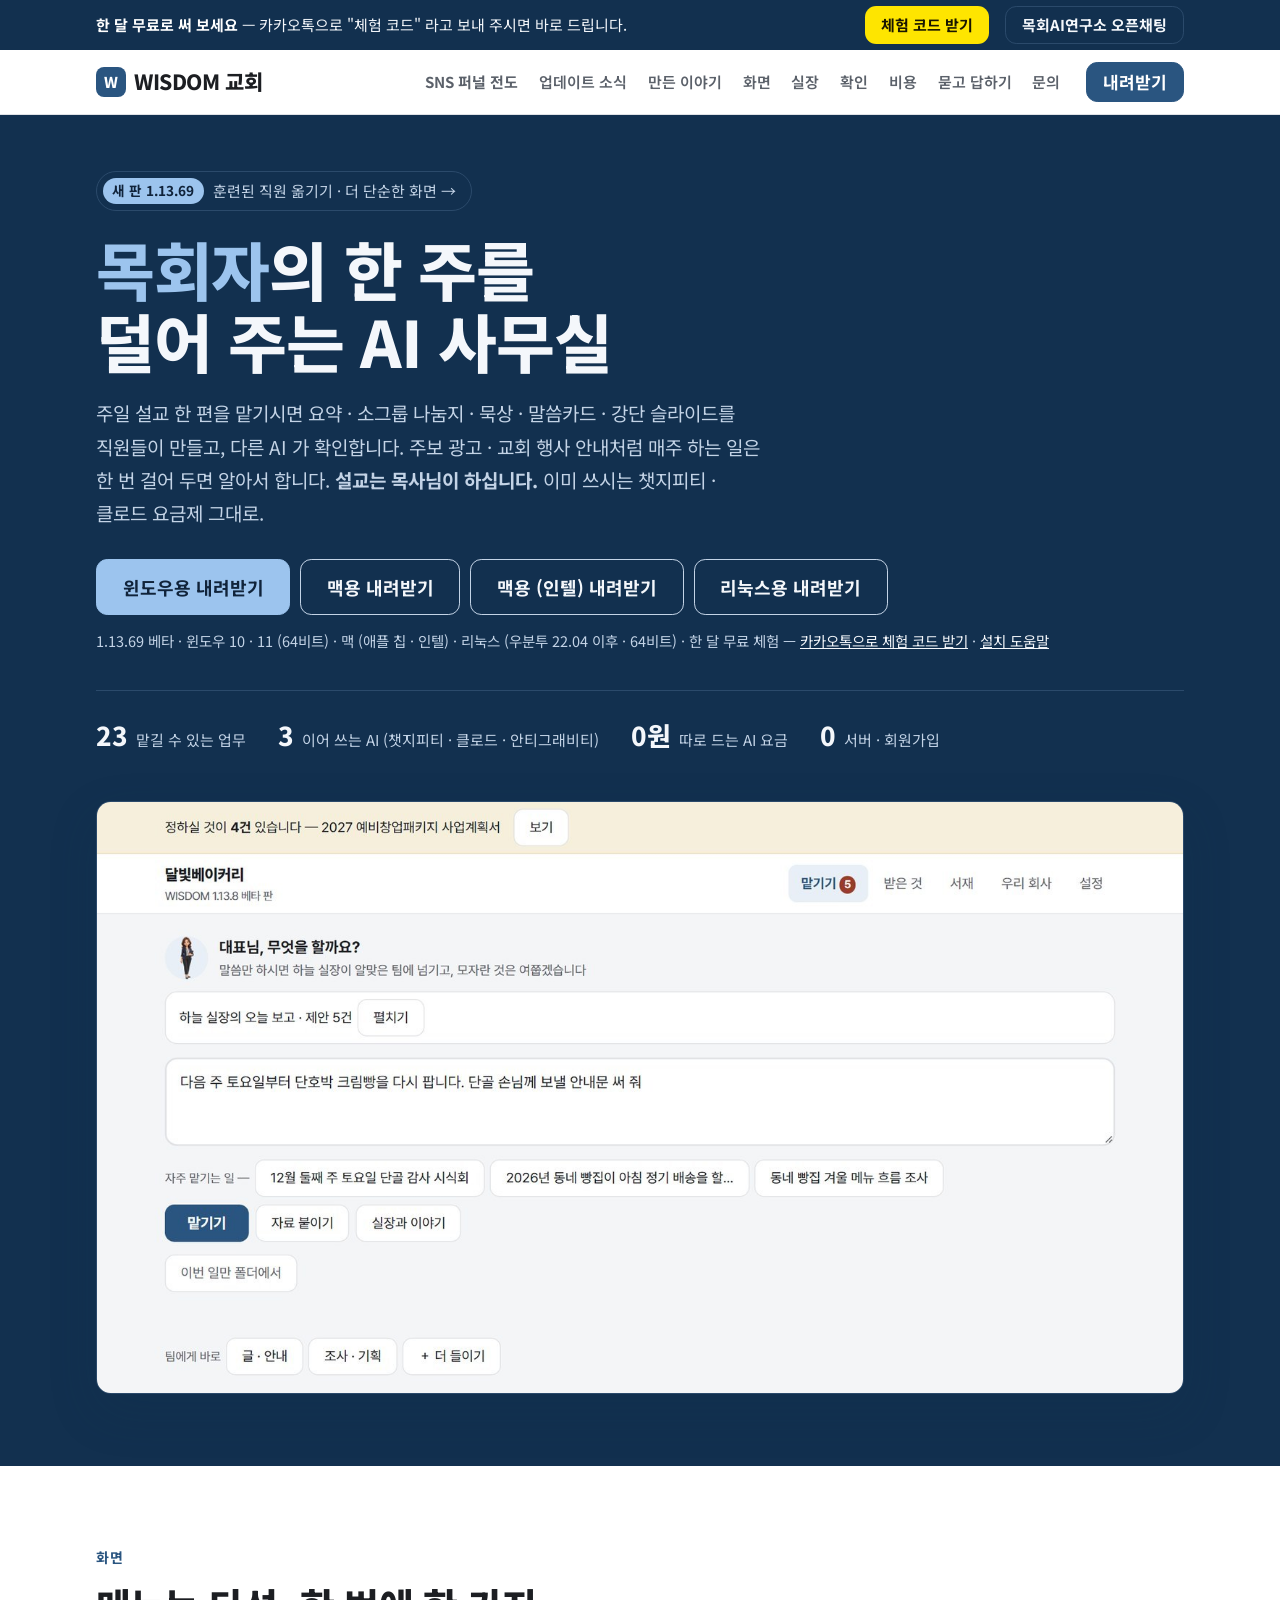
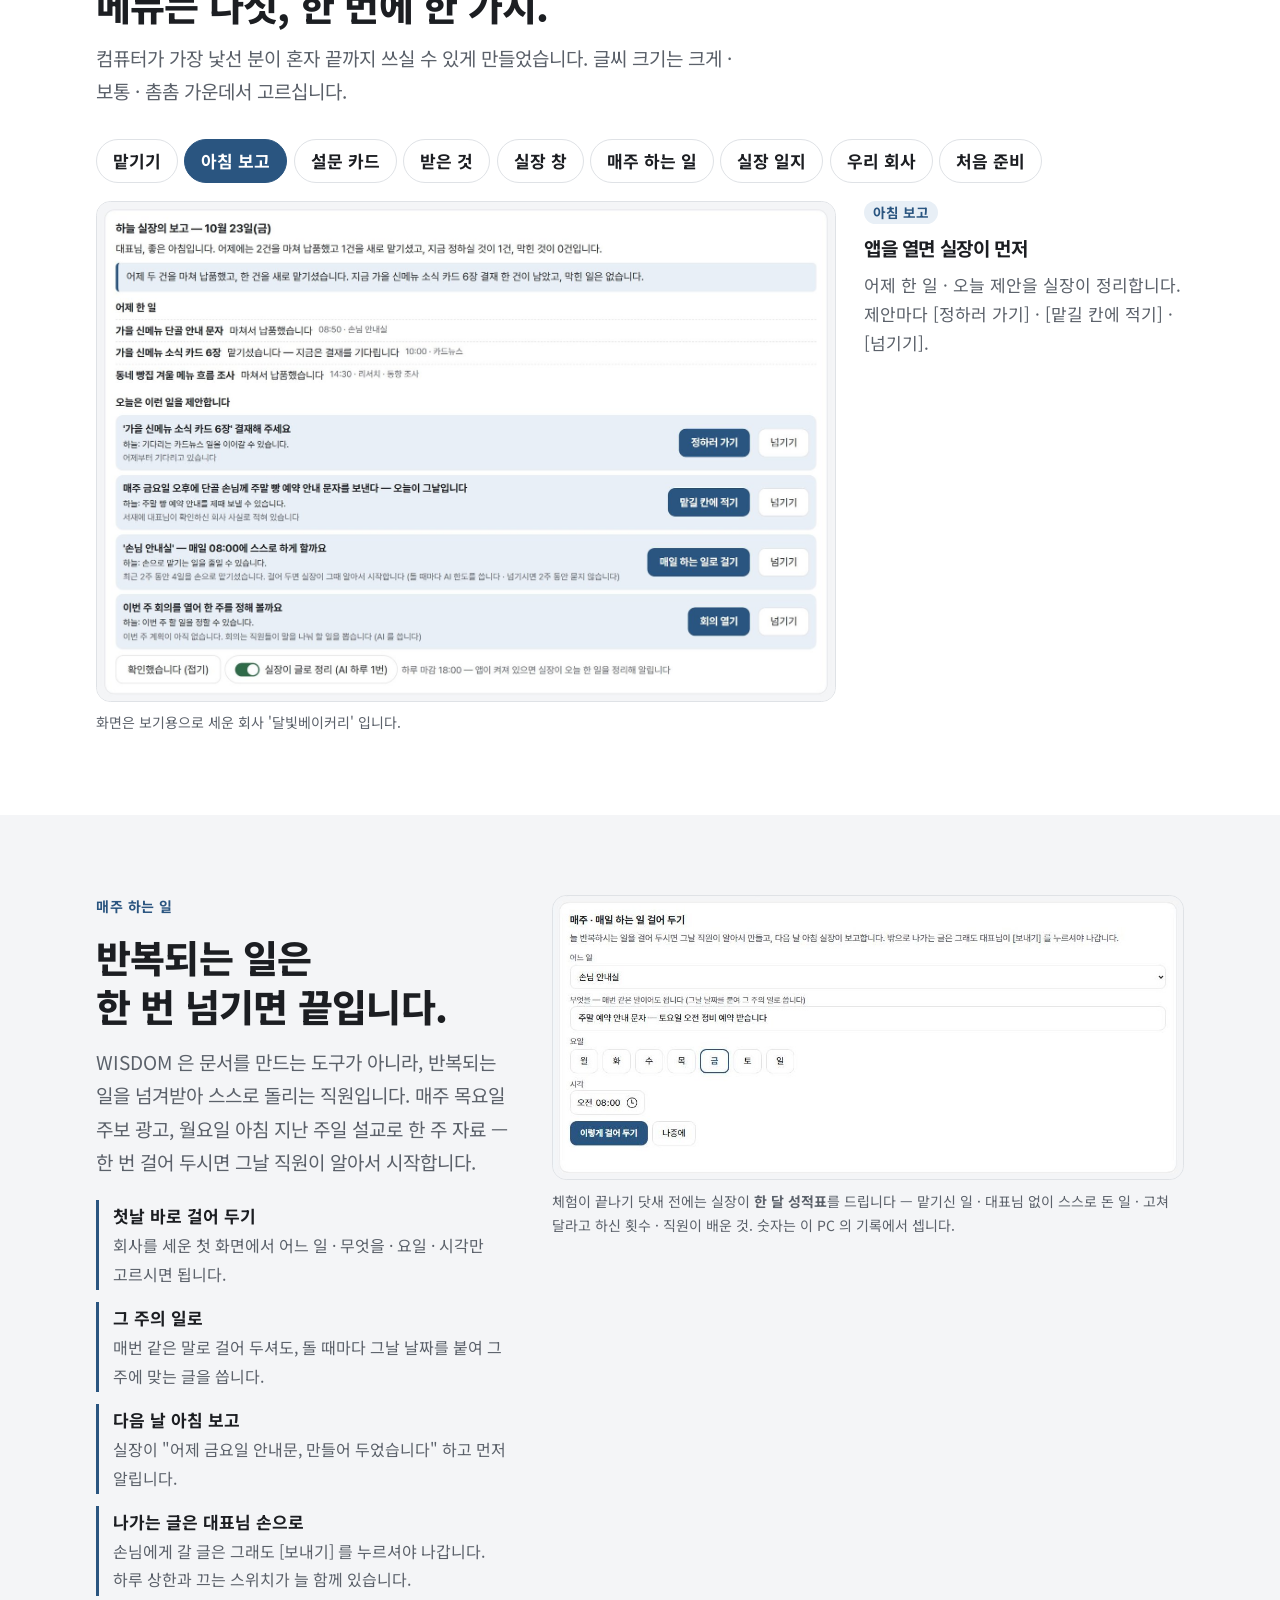
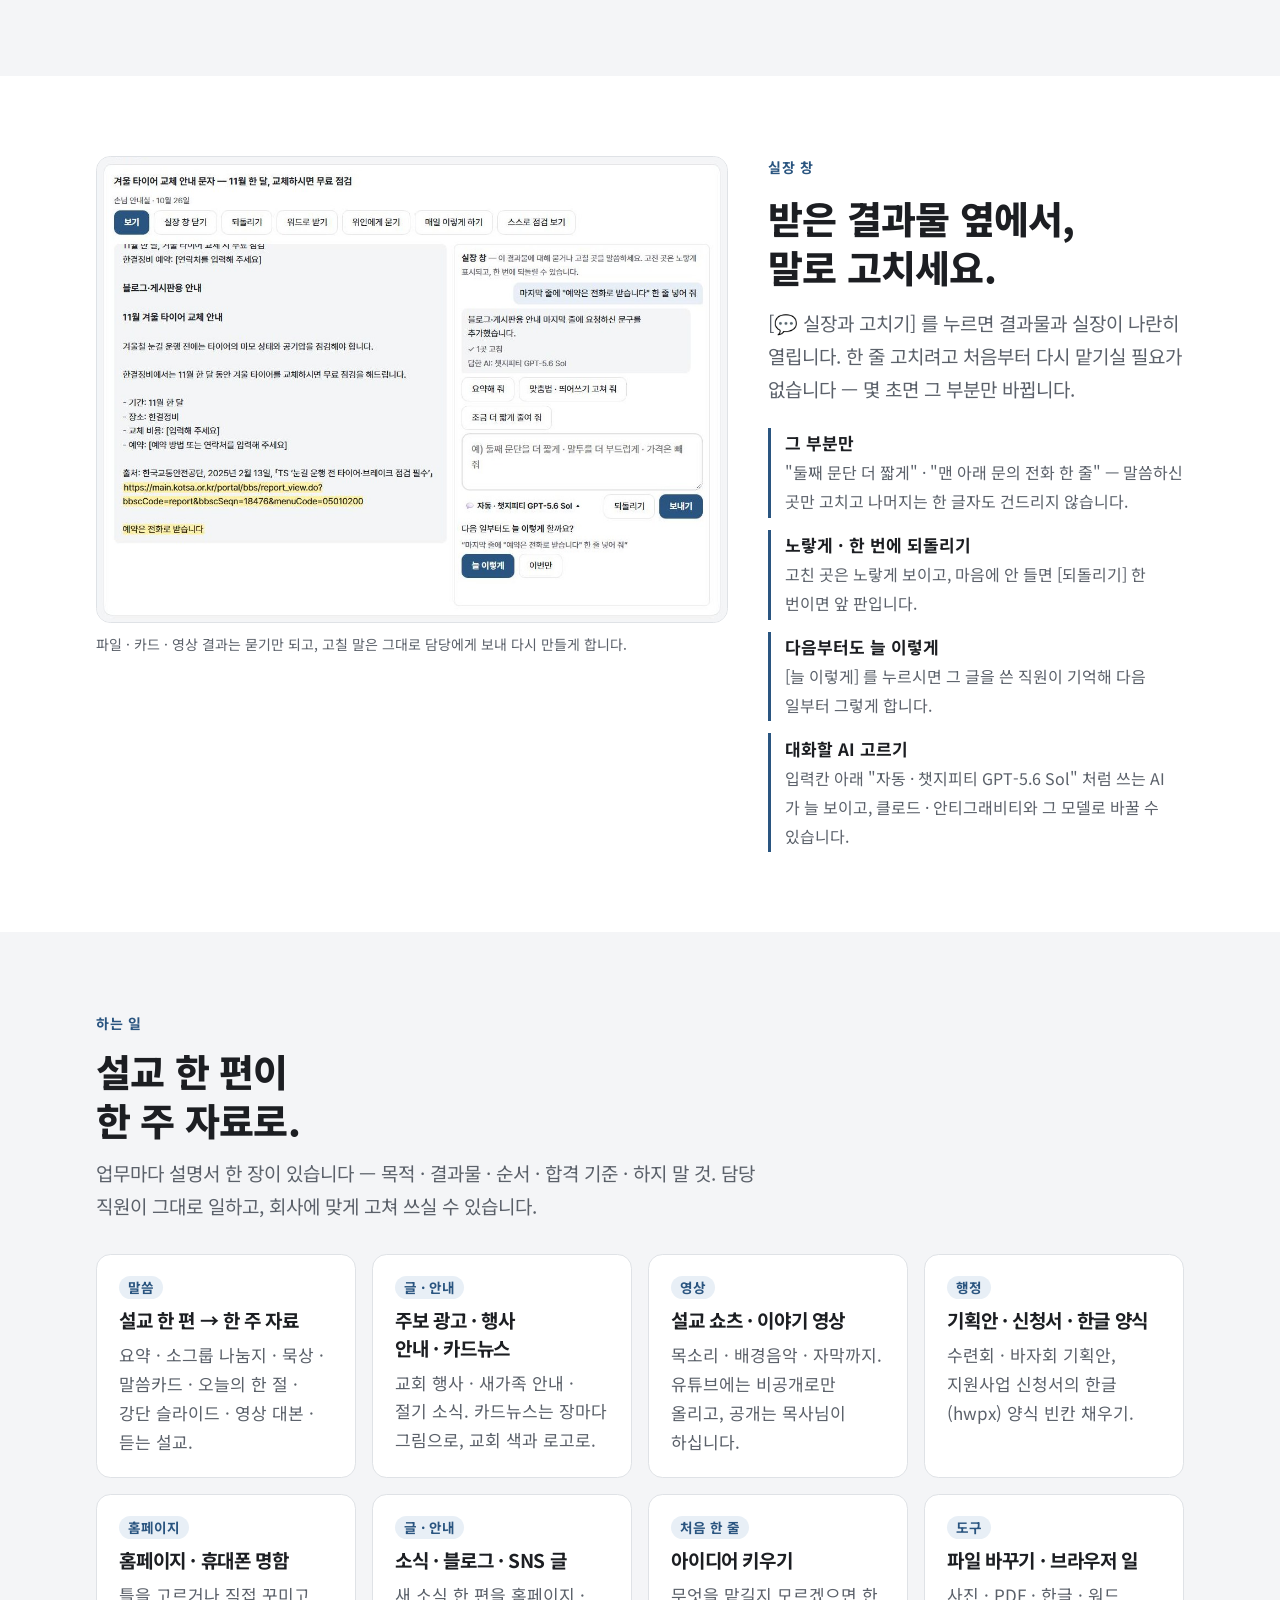
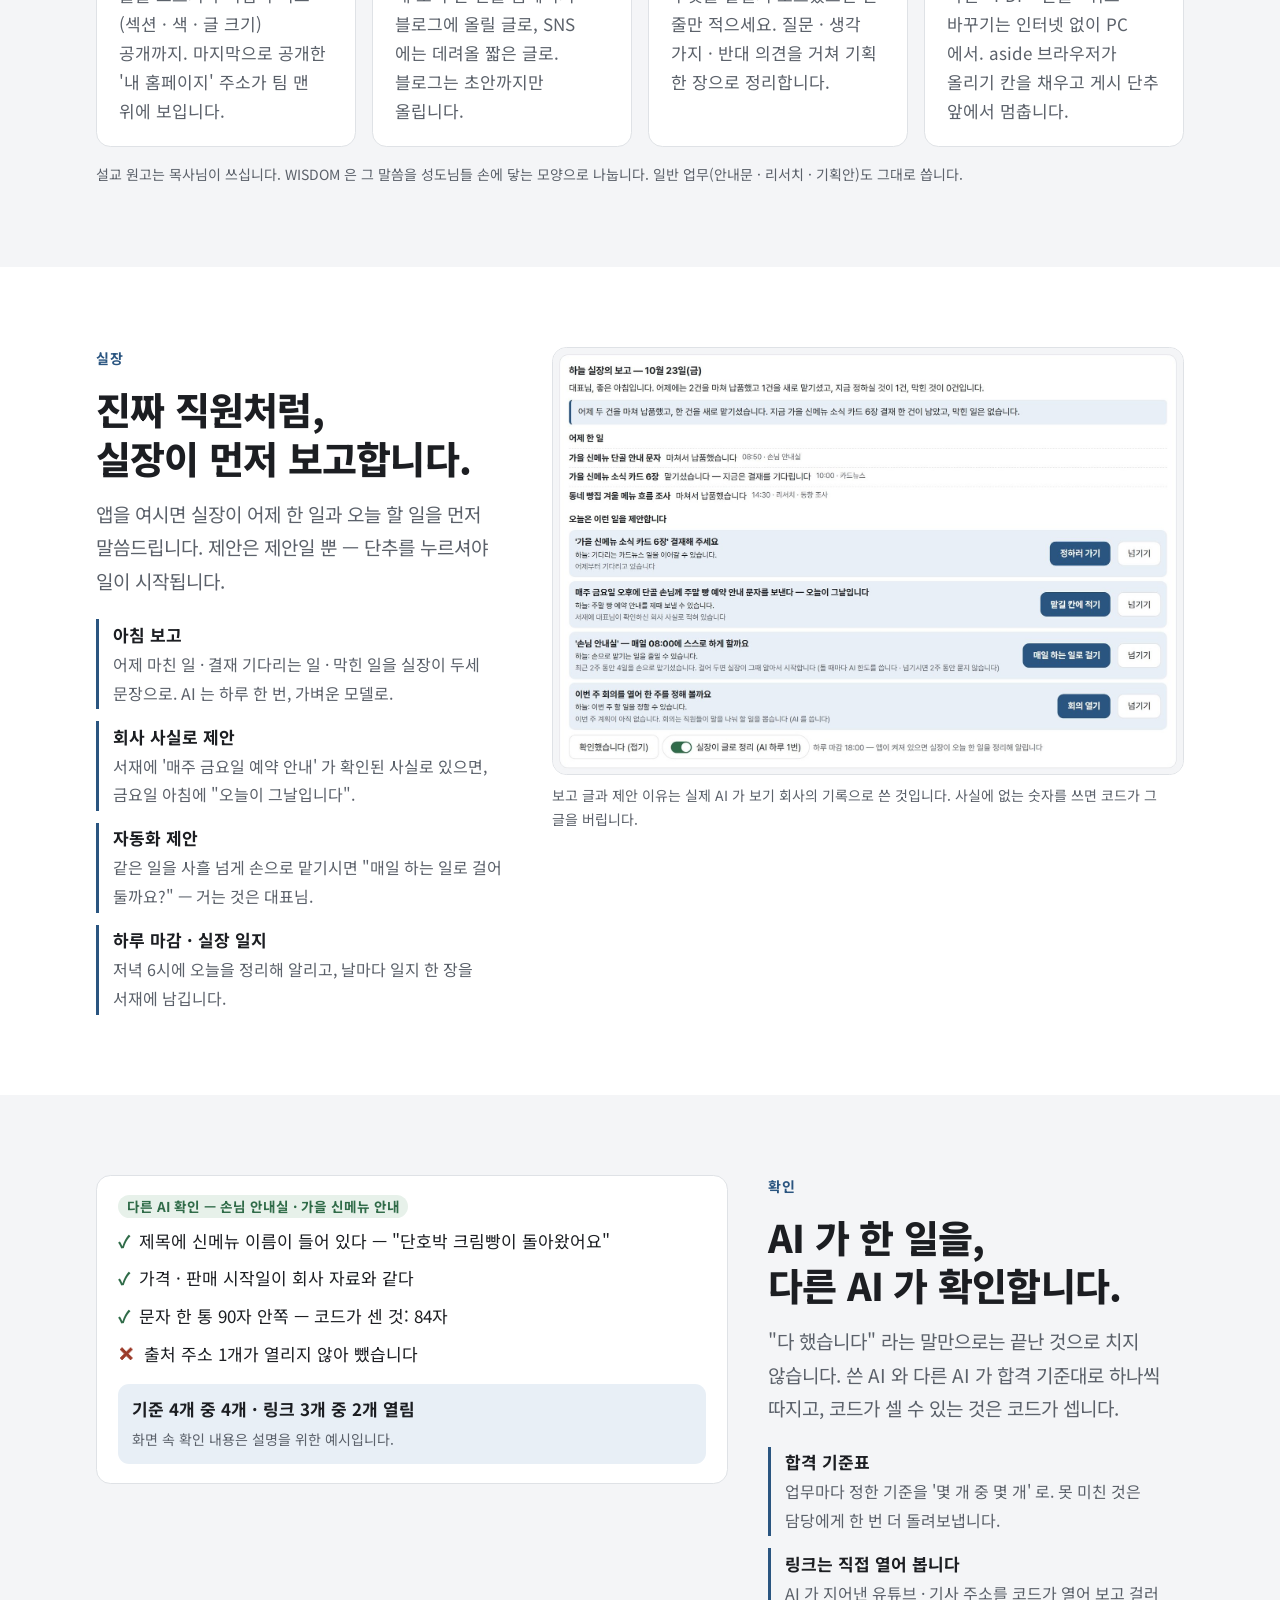
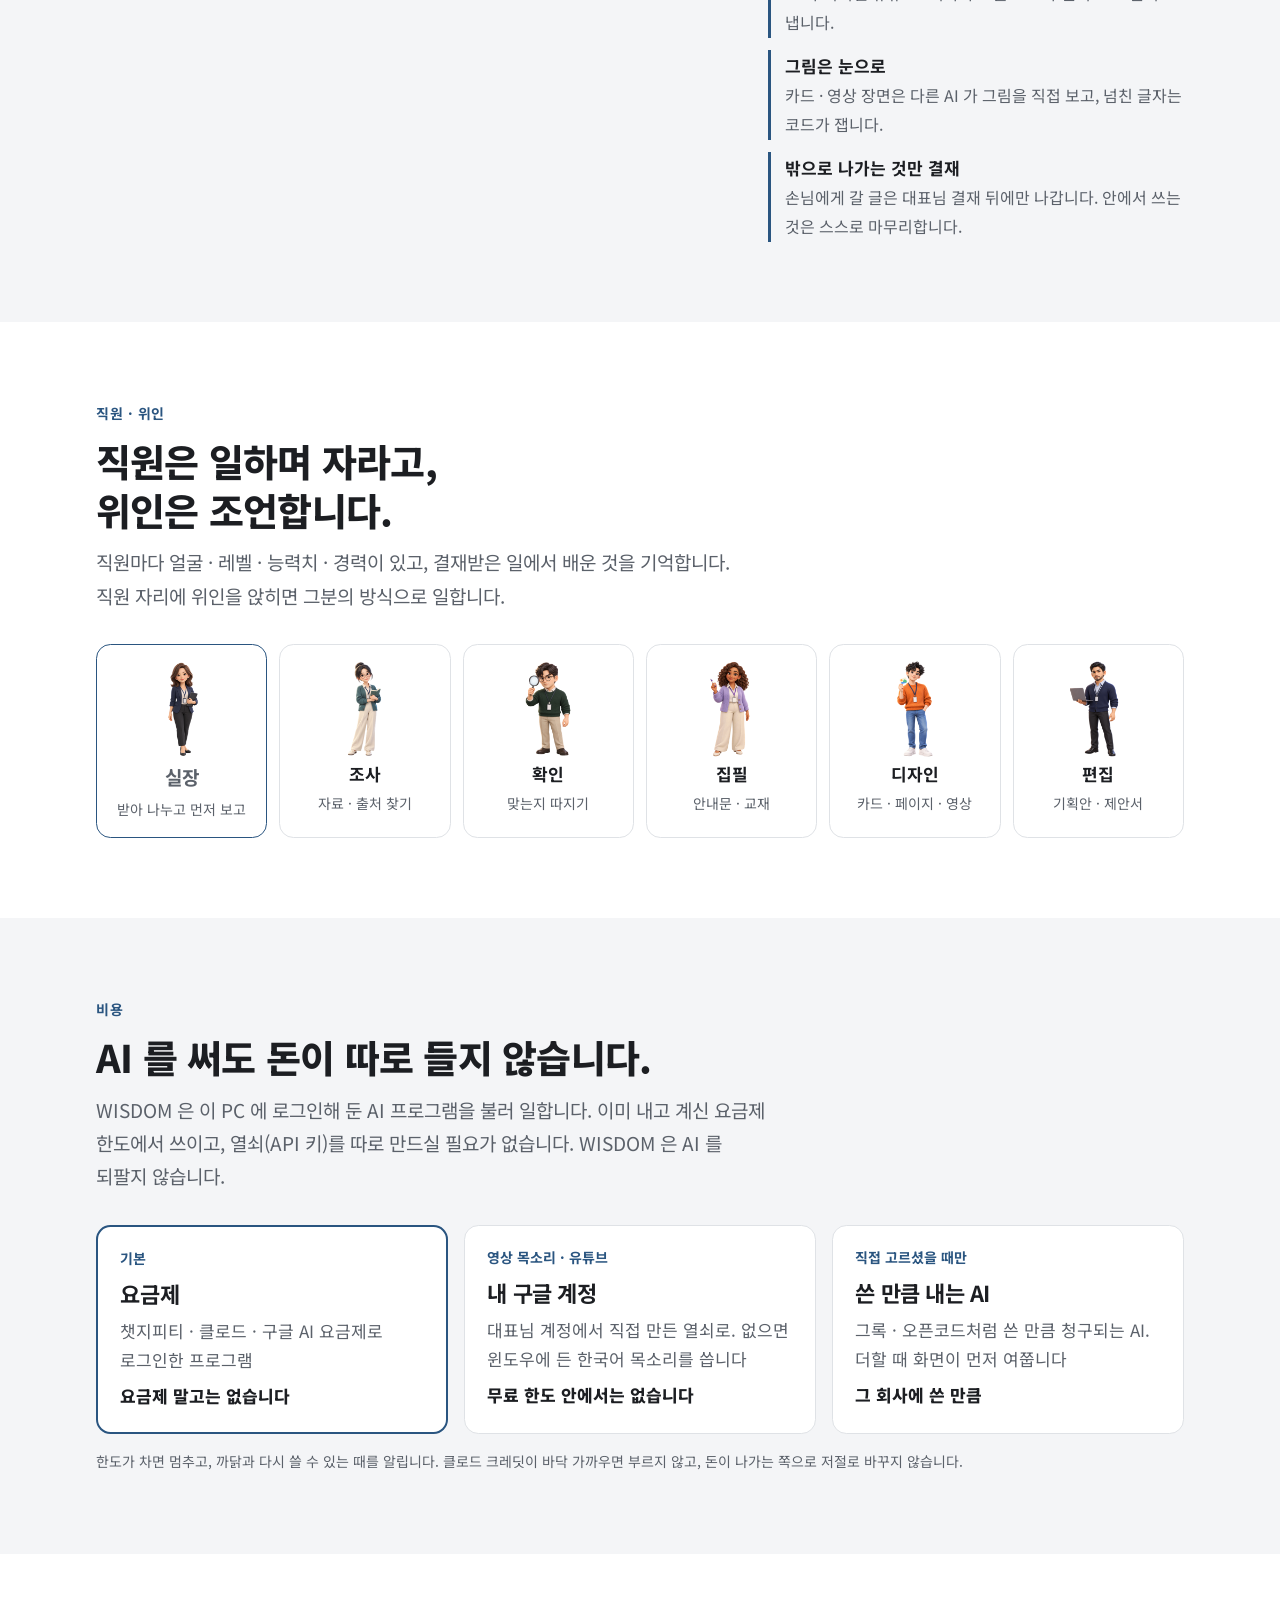
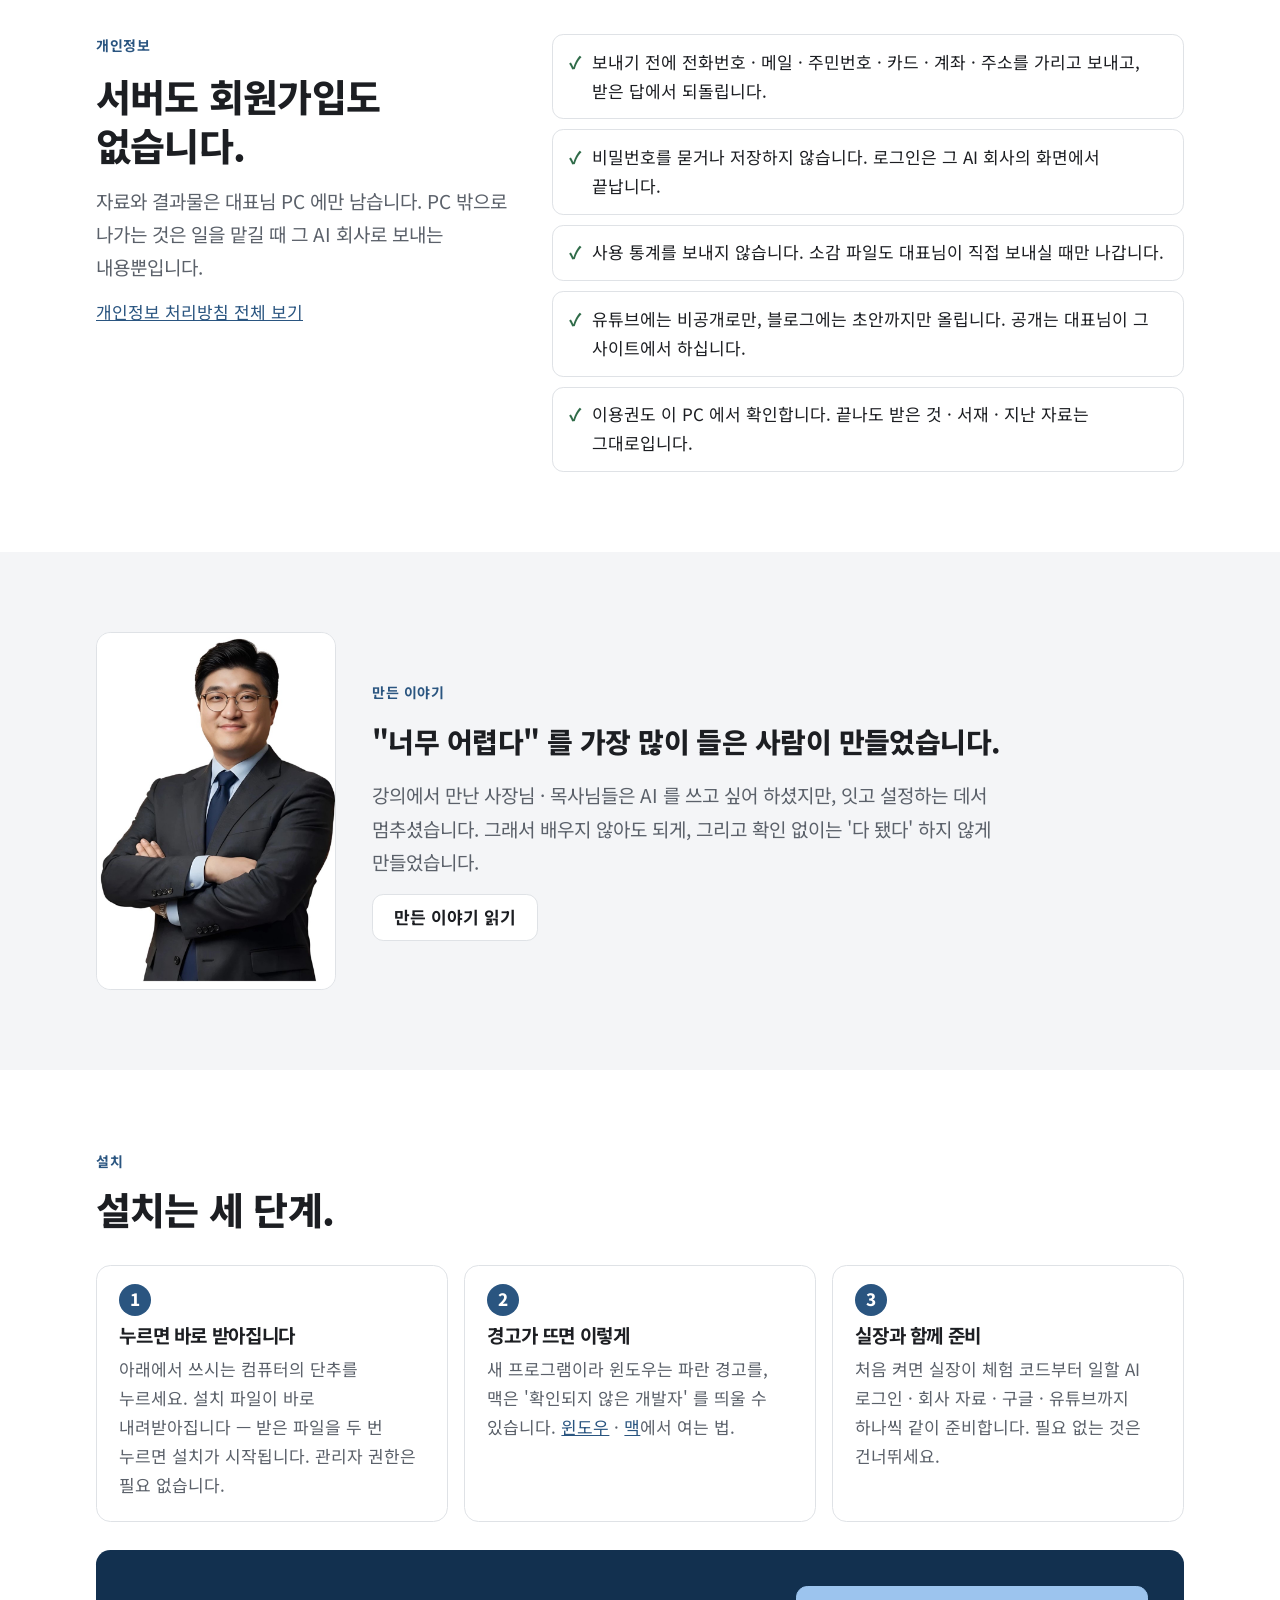
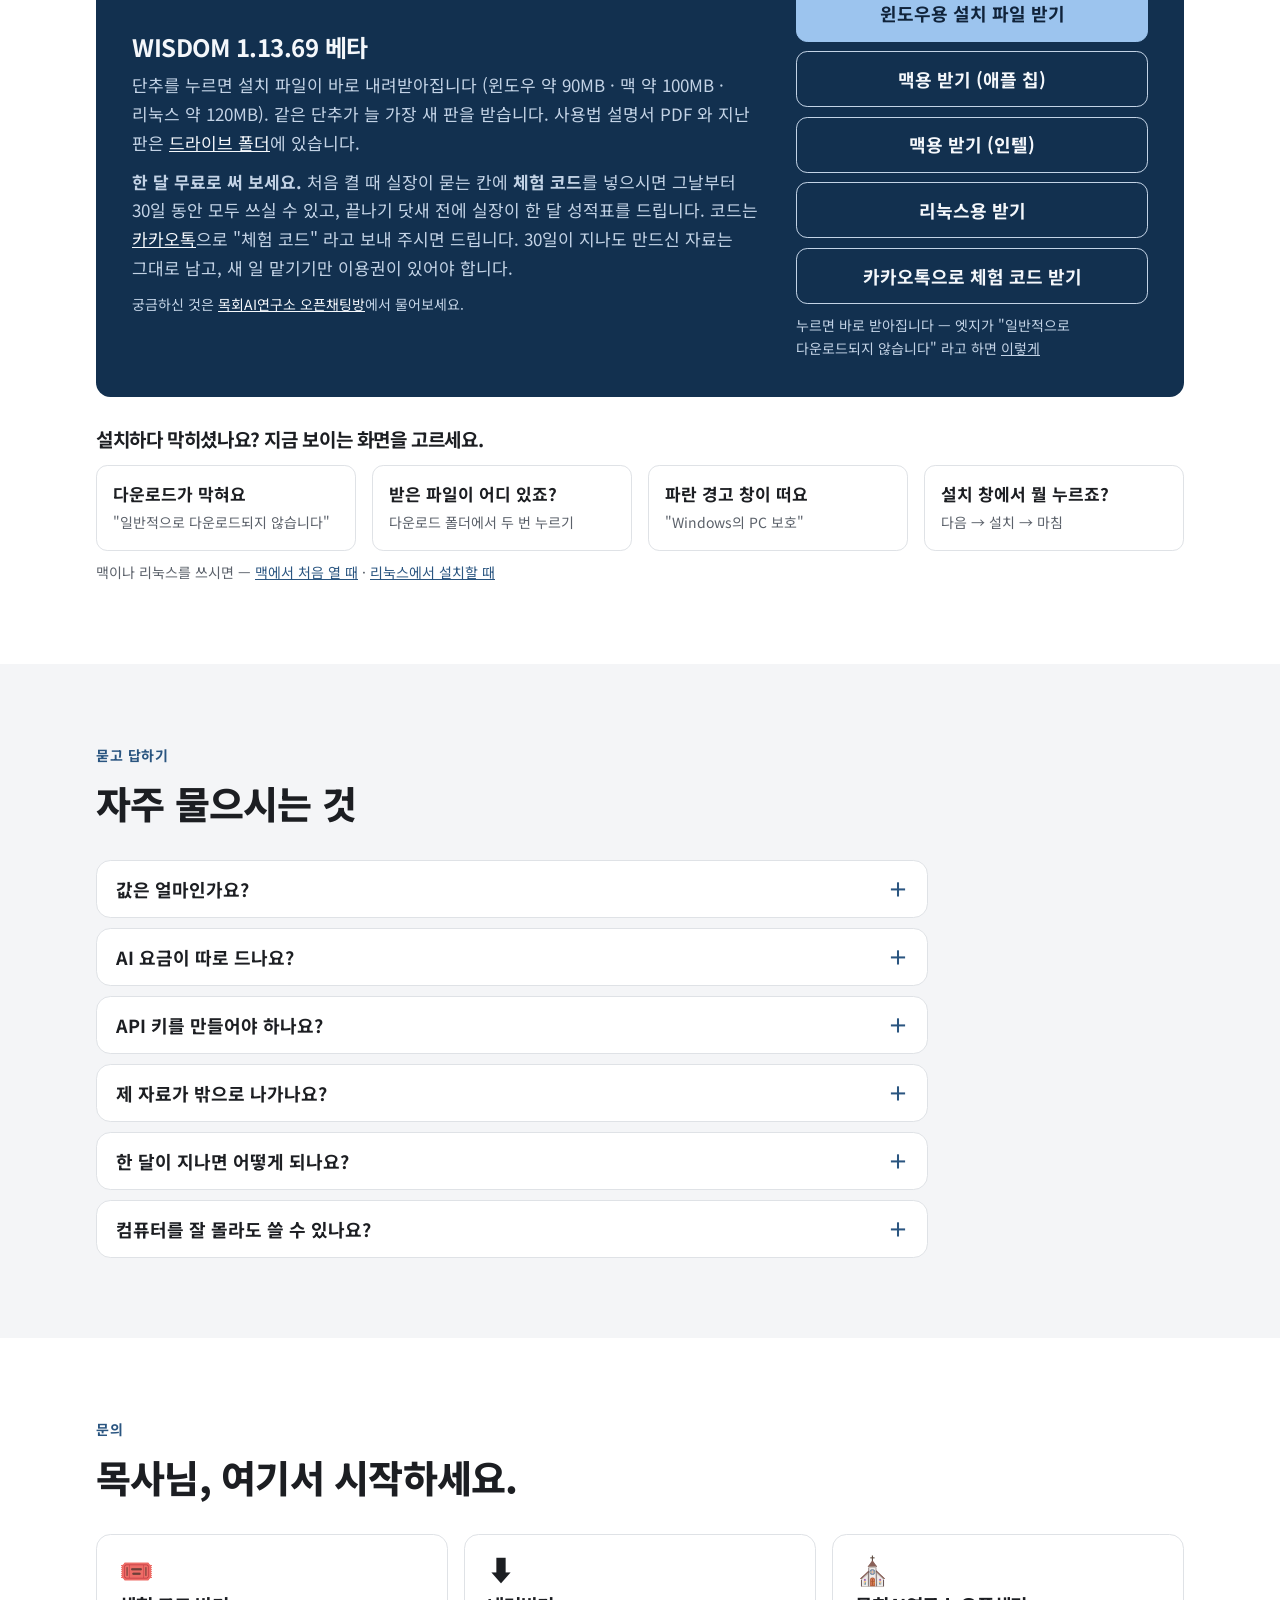
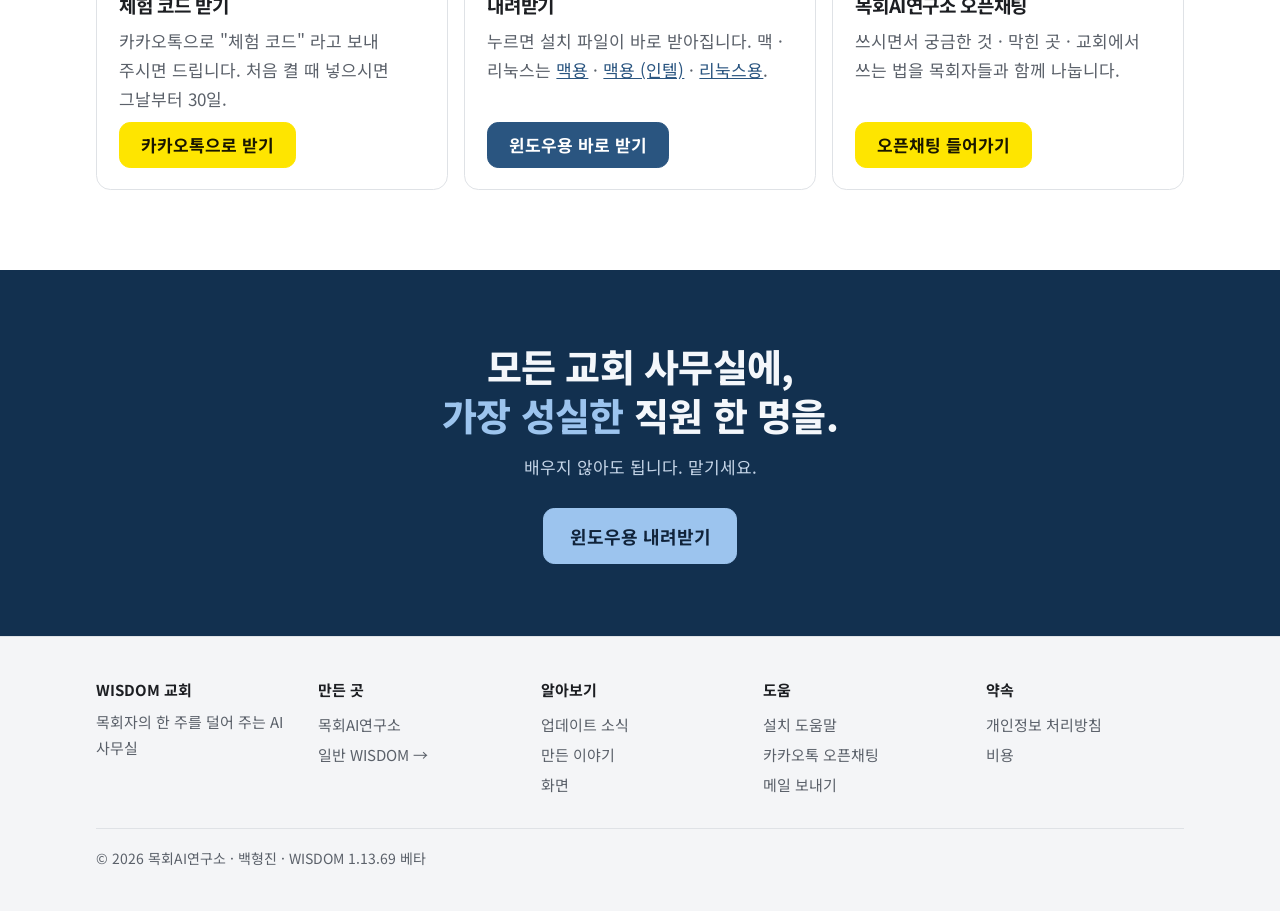
==== church/index.html @ d8925cd7 "1.13.69 (윈도우) — 훈련된 직원 옮기기 · 더 단순한 화면" ====
<!doctype html>
<html lang="ko">
<head>
<meta charset="utf-8">
<meta name="viewport" content="width=device-width, initial-scale=1">
<title>WISDOM 교회 — 목회자의 한 주를 덜어 주는 AI 사무실</title>
<meta name="description" content="주일 설교 한 편을 맡기시면 요약 · 소그룹 나눔지 · 묵상 · 말씀카드 · 강단 슬라이드를 AI 직원들이 만들고, 다른 AI 가 확인합니다. 설교는 목사님이 하십니다. 목회AI연구소.">
<meta property="og:title" content="WISDOM 교회 — 목회자의 한 주를 덜어 주는 AI 사무실">
<meta property="og:description" content="설교 한 편이 한 주 자료로. 주보 · 소그룹 · 교회 행사 안내까지 — 목회AI연구소.">
<meta property="og:image" content="../img/hero.jpg">
<link rel="stylesheet" href="https://fonts.googleapis.com/css2?family=Noto+Sans+KR:wght@400;700;800&display=swap">
<link rel="stylesheet" href="../site.css">
</head>
<body>
<a class="btn" href="#main" style="position:absolute;left:-999px">본문으로</a>
<div class="band"><div class="wrap">
  <span><b>한 달 무료로 써 보세요</b> — 카카오톡으로 "체험 코드" 라고 보내 주시면 바로 드립니다.</span>
  <a href="https://open.kakao.com/o/smi51Hqi" target="_blank" rel="noopener">체험 코드 받기</a><a class="sub" href="https://open.kakao.com/o/g8xjXlIg" target="_blank" rel="noopener">목회AI연구소 오픈채팅</a>
</div></div>
<header class="top"><div class="wrap topin">
  <a class="logo" href="#top"><i>W</i>WISDOM 교회</a>
  <nav class="nav" aria-label="주 메뉴">
    <a href="sns.html"><b>SNS 퍼널 전도</b></a><a href="../updates.html">업데이트 소식</a><a href="../story.html">만든 이야기</a>
    <a href="#tour">화면</a><a href="#chief">실장</a><a href="#check">확인</a><a href="#cost">비용</a><a href="#faq">묻고 답하기</a><a href="#contact">문의</a>
  </nav>
  <a class="btn solid" href="#download">내려받기</a>
</div></header>

<main id="main">
<section class="hero" id="top">
  <div class="wrap">
    <a class="pill" href="../updates.html"><b>새 판 1.13.69</b> 훈련된 직원 옮기기 · 더 단순한 화면 →</a>
    <h1><em>목회자</em>의 한 주를<br>덜어 주는 AI 사무실</h1>
    <p class="lead">주일 설교 한 편을 맡기시면 요약 · 소그룹 나눔지 · 묵상 · 말씀카드 · 강단 슬라이드를 직원들이 만들고, 다른 AI 가 확인합니다.
      주보 광고 · 교회 행사 안내처럼 매주 하는 일은 한 번 걸어 두면 알아서 합니다. <b>설교는 목사님이 하십니다.</b> 이미 쓰시는 챗지피티 · 클로드 요금제 그대로.</p>
    <div class="row">
      <a class="btn solid big" href="https://drive.usercontent.google.com/download?id=1d7oSPId6u_Uf9_UKz-gIl1HQLFb8VxtD&export=download&confirm=t">윈도우용 내려받기</a>
      <a class="btn big" href="https://drive.usercontent.google.com/download?id=1N2-mMfaHMxg8HVjrvZX5VrRnIuP4RFy9&export=download&confirm=t">맥용 내려받기</a>
      <a class="btn big" href="https://drive.usercontent.google.com/download?id=1jWQ5K6unzf87TFseXKDonnCIFrvl4HJV&export=download&confirm=t">맥용 (인텔) 내려받기</a>
      <a class="btn big" href="https://drive.usercontent.google.com/download?id=1G4w0XSQneakXwANMDuXqgMqlIocNkkys&export=download&confirm=t">리눅스용 내려받기</a>
    </div>
    <p class="note">1.13.69 베타 · 윈도우 10 · 11 (64비트) · 맥 (애플 칩 · 인텔) · 리눅스 (우분투 22.04 이후 · 64비트) · 한 달 무료 체험 — <a href="https://open.kakao.com/o/smi51Hqi" target="_blank" rel="noopener">카카오톡으로 체험 코드 받기</a> · <a href="../install.html">설치 도움말</a></p>
    <div class="facts" aria-label="WISDOM 한눈에">
      <div><b>23</b> 맡길 수 있는 업무</div>
      <div><b>3</b> 이어 쓰는 AI (챗지피티 · 클로드 · 안티그래비티)</div>
      <div><b>0원</b> 따로 드는 AI 요금</div>
      <div><b>0</b> 서버 · 회원가입</div>
    </div>
    <div class="hero-shot">
      <img src="../img/hero.jpg" alt="WISDOM 맡기기 화면 — 한 칸에 말로 적고 [맡기기] 를 누른다" width="1500" height="816">
    </div>
  </div>
</section>

<section class="sec" id="tour">
  <div class="wrap">
    <div class="head"><p class="eyebrow">화면</p><h2>메뉴는 다섯, 한 번에 한 가지.</h2>
      <p class="lead">컴퓨터가 가장 낯선 분이 혼자 끝까지 쓰실 수 있게 만들었습니다. 글씨 크기는 크게 · 보통 · 촘촘 가운데서 고르십니다.</p></div>
    <div class="tabs" role="tablist" aria-label="화면 고르기" id="tabs"></div>
    <div class="tour">
      <img class="shot" id="tourImg" src="../img/morning.jpg" alt="" width="1600" height="1081">
      <div class="say"><span class="tag" id="tourTag"></span><h3 id="tourTitle"></h3><p id="tourText"></p></div>
    </div>
    <p class="cap">화면은 보기용으로 세운 회사 '달빛베이커리' 입니다.</p>
  </div>
</section>

<section class="sec alt" id="weekly">
  <div class="wrap topic">
    <div class="txt">
      <p class="eyebrow">매주 하는 일</p>
      <h2>반복되는 일은<br>한 번 넘기면 끝입니다.</h2>
      <p class="lead">WISDOM 은 문서를 만드는 도구가 아니라, 반복되는 일을 넘겨받아 스스로 돌리는 직원입니다. 매주 목요일 주보 광고, 월요일 아침 지난 주일 설교로 한 주 자료 — 한 번 걸어 두시면 그날 직원이 알아서 시작합니다.</p>
      <div class="points">
        <div><b>첫날 바로 걸어 두기</b><span>회사를 세운 첫 화면에서 어느 일 · 무엇을 · 요일 · 시각만 고르시면 됩니다.</span></div>
        <div><b>그 주의 일로</b><span>매번 같은 말로 걸어 두셔도, 돌 때마다 그날 날짜를 붙여 그 주에 맞는 글을 씁니다.</span></div>
        <div><b>다음 날 아침 보고</b><span>실장이 "어제 금요일 안내문, 만들어 두었습니다" 하고 먼저 알립니다.</span></div>
        <div><b>나가는 글은 대표님 손으로</b><span>손님에게 갈 글은 그래도 [보내기] 를 누르셔야 나갑니다. 하루 상한과 끄는 스위치가 늘 함께 있습니다.</span></div>
      </div>
    </div>
    <div><img class="shot" src="../img/weekly.jpg" alt="매주 하는 일 걸어 두기 — 어느 일 · 무엇을 · 요일 · 시각" width="1144" height="514">
      <p class="cap">체험이 끝나기 닷새 전에는 실장이 <b>한 달 성적표</b>를 드립니다 — 맡기신 일 · 대표님 없이 스스로 돈 일 · 고쳐 달라고 하신 횟수 · 직원이 배운 것. 숫자는 이 PC 의 기록에서 셉니다.</p></div>
  </div>
</section>

<section class="sec" id="talk">
  <div class="wrap topic flip">
    <div class="txt">
      <p class="eyebrow">실장 창</p>
      <h2>받은 결과물 옆에서,<br>말로 고치세요.</h2>
      <p class="lead">[💬 실장과 고치기] 를 누르면 결과물과 실장이 나란히 열립니다. 한 줄 고치려고 처음부터 다시 맡기실 필요가 없습니다 — 몇 초면 그 부분만 바뀝니다.</p>
      <div class="points">
        <div><b>그 부분만</b><span>"둘째 문단 더 짧게" · "맨 아래 문의 전화 한 줄" — 말씀하신 곳만 고치고 나머지는 한 글자도 건드리지 않습니다.</span></div>
        <div><b>노랗게 · 한 번에 되돌리기</b><span>고친 곳은 노랗게 보이고, 마음에 안 들면 [되돌리기] 한 번이면 앞 판입니다.</span></div>
        <div><b>다음부터도 늘 이렇게</b><span>[늘 이렇게] 를 누르시면 그 글을 쓴 직원이 기억해 다음 일부터 그렇게 합니다.</span></div>
        <div><b>대화할 AI 고르기</b><span>입력칸 아래 "자동 · 챗지피티 GPT-5.6 Sol" 처럼 쓰는 AI 가 늘 보이고, 클로드 · 안티그래비티와 그 모델로 바꿀 수 있습니다.</span></div>
      </div>
    </div>
    <div><img class="shot" src="../img/talk.jpg" alt="실장 창 — 왼쪽은 결과물, 오른쪽은 실장과의 대화. 고친 곳이 노랗게 표시된다" width="1144" height="845">
      <p class="cap">파일 · 카드 · 영상 결과는 묻기만 되고, 고칠 말은 그대로 담당에게 보내 다시 만들게 합니다.</p></div>
  </div>
</section>

<section class="sec alt" id="work">
  <div class="wrap">
    <div class="head"><p class="eyebrow">하는 일</p><h2>설교 한 편이<br>한 주 자료로.</h2>
      <p class="lead">업무마다 설명서 한 장이 있습니다 — 목적 · 결과물 · 순서 · 합격 기준 · 하지 말 것. 담당 직원이 그대로 일하고, 회사에 맞게 고쳐 쓰실 수 있습니다.</p></div>
    <div class="grid g4">
      <div class="card"><span class="tag">말씀</span><h3>설교 한 편 → 한 주 자료</h3><p>요약 · 소그룹 나눔지 · 묵상 · 말씀카드 · 오늘의 한 절 · 강단 슬라이드 · 영상 대본 · 듣는 설교.</p></div>
      <div class="card"><span class="tag">글 · 안내</span><h3>주보 광고 · 행사 안내 · 카드뉴스</h3><p>교회 행사 · 새가족 안내 · 절기 소식. 카드뉴스는 장마다 그림으로, 교회 색과 로고로.</p></div>
      <div class="card"><span class="tag">영상</span><h3>설교 쇼츠 · 이야기 영상</h3><p>목소리 · 배경음악 · 자막까지. 유튜브에는 비공개로만 올리고, 공개는 목사님이 하십니다.</p></div>
      <div class="card"><span class="tag">행정</span><h3>기획안 · 신청서 · 한글 양식</h3><p>수련회 · 바자회 기획안, 지원사업 신청서의 한글(hwpx) 양식 빈칸 채우기.</p></div>
    </div>
    <div class="grid g4" style="margin-top:16px">
      <div class="card"><span class="tag">홈페이지</span><h3>홈페이지 · 휴대폰 명함</h3><p>틀을 고르거나 직접 꾸미고(섹션 · 색 · 글 크기) 공개까지. 마지막으로 공개한 '내 홈페이지' 주소가 팀 맨 위에 보입니다.</p></div>
      <div class="card"><span class="tag">글 · 안내</span><h3>소식 · 블로그 · SNS 글</h3><p>새 소식 한 편을 홈페이지 · 블로그에 올릴 글로, SNS 에는 데려올 짧은 글로. 블로그는 초안까지만 올립니다.</p></div>
      <div class="card"><span class="tag">처음 한 줄</span><h3>아이디어 키우기</h3><p>무엇을 맡길지 모르겠으면 한 줄만 적으세요. 질문 · 생각 가지 · 반대 의견을 거쳐 기획 한 장으로 정리합니다.</p></div>
      <div class="card"><span class="tag">도구</span><h3>파일 바꾸기 · 브라우저 일</h3><p>사진 · PDF · 한글 · 워드 바꾸기는 인터넷 없이 PC 에서. aside 브라우저가 올리기 칸을 채우고 게시 단추 앞에서 멈춥니다.</p></div>
    </div>
    <p class="cap" style="margin-top:16px">설교 원고는 목사님이 쓰십니다. WISDOM 은 그 말씀을 성도님들 손에 닿는 모양으로 나눕니다. 일반 업무(안내문 · 리서치 · 기획안)도 그대로 씁니다.</p>
  </div>
</section>

<section class="sec" id="chief">
  <div class="wrap topic">
    <div class="txt">
      <p class="eyebrow">실장</p>
      <h2>진짜 직원처럼,<br>실장이 먼저 보고합니다.</h2>
      <p class="lead">앱을 여시면 실장이 어제 한 일과 오늘 할 일을 먼저 말씀드립니다. 제안은 제안일 뿐 — 단추를 누르셔야 일이 시작됩니다.</p>
      <div class="points">
        <div><b>아침 보고</b><span>어제 마친 일 · 결재 기다리는 일 · 막힌 일을 실장이 두세 문장으로. AI 는 하루 한 번, 가벼운 모델로.</span></div>
        <div><b>회사 사실로 제안</b><span>서재에 '매주 금요일 예약 안내' 가 확인된 사실로 있으면, 금요일 아침에 "오늘이 그날입니다".</span></div>
        <div><b>자동화 제안</b><span>같은 일을 사흘 넘게 손으로 맡기시면 "매일 하는 일로 걸어 둘까요?" — 거는 것은 대표님.</span></div>
        <div><b>하루 마감 · 실장 일지</b><span>저녁 6시에 오늘을 정리해 알리고, 날마다 일지 한 장을 서재에 남깁니다.</span></div>
      </div>
    </div>
    <div><img class="shot" src="../img/morning.jpg" alt="실장의 아침 보고 — 어제 한 일과 오늘 제안, 제안마다 실장이 붙인 이유" width="1600" height="1081">
      <p class="cap">보고 글과 제안 이유는 실제 AI 가 보기 회사의 기록으로 쓴 것입니다. 사실에 없는 숫자를 쓰면 코드가 그 글을 버립니다.</p></div>
  </div>
</section>

<section class="sec alt" id="check">
  <div class="wrap topic flip">
    <div class="txt">
      <p class="eyebrow">확인</p>
      <h2>AI 가 한 일을,<br>다른 AI 가 확인합니다.</h2>
      <p class="lead">"다 했습니다" 라는 말만으로는 끝난 것으로 치지 않습니다. 쓴 AI 와 다른 AI 가 합격 기준대로 하나씩 따지고, 코드가 셀 수 있는 것은 코드가 셉니다.</p>
      <div class="points">
        <div><b>합격 기준표</b><span>업무마다 정한 기준을 '몇 개 중 몇 개' 로. 못 미친 것은 담당에게 한 번 더 돌려보냅니다.</span></div>
        <div><b>링크는 직접 열어 봅니다</b><span>AI 가 지어낸 유튜브 · 기사 주소를 코드가 열어 보고 걸러 냅니다.</span></div>
        <div><b>그림은 눈으로</b><span>카드 · 영상 장면은 다른 AI 가 그림을 직접 보고, 넘친 글자는 코드가 잽니다.</span></div>
        <div><b>밖으로 나가는 것만 결재</b><span>손님에게 갈 글은 대표님 결재 뒤에만 나갑니다. 안에서 쓰는 것은 스스로 마무리합니다.</span></div>
      </div>
    </div>
    <div class="check" aria-label="확인하는 AI 의 보고 보기">
      <span class="tag good">다른 AI 확인 — 손님 안내실 · 가을 신메뉴 안내</span>
      <div class="ln"><span class="ok">✓</span><span>제목에 신메뉴 이름이 들어 있다 — "단호박 크림빵이 돌아왔어요"</span></div>
      <div class="ln"><span class="ok">✓</span><span>가격 · 판매 시작일이 회사 자료와 같다</span></div>
      <div class="ln"><span class="ok">✓</span><span>문자 한 통 90자 안쪽 — 코드가 센 것: 84자</span></div>
      <div class="ln"><span class="no">✕</span><span>출처 주소 1개가 열리지 않아 뺐습니다</span></div>
      <div class="sum"><b>기준 4개 중 4개 · 링크 3개 중 2개 열림</b><br><span class="small muted">화면 속 확인 내용은 설명을 위한 예시입니다.</span></div>
    </div>
  </div>
</section>

<section class="sec" id="team">
  <div class="wrap">
    <div class="head"><p class="eyebrow">직원 · 위인</p><h2>직원은 일하며 자라고,<br>위인은 조언합니다.</h2>
      <p class="lead">직원마다 얼굴 · 레벨 · 능력치 · 경력이 있고, 결재받은 일에서 배운 것을 기억합니다. 직원 자리에 위인을 앉히면 그분의 방식으로 일합니다.</p></div>
    <div class="people">
      <div class="person lead"><img src="../img/char/haneul.png" alt="" width="96" height="96"><b>실장</b><span>받아 나누고 먼저 보고</span></div>
      <div class="person"><img src="../img/char/yujin.png" alt="" width="96" height="96"><b>조사</b><span>자료 · 출처 찾기</span></div>
      <div class="person"><img src="../img/char/doyun.png" alt="" width="96" height="96"><b>확인</b><span>맞는지 따지기</span></div>
      <div class="person"><img src="../img/char/seoyeon.png" alt="" width="96" height="96"><b>집필</b><span>안내문 · 교재</span></div>
      <div class="person"><img src="../img/char/minseo.png" alt="" width="96" height="96"><b>디자인</b><span>카드 · 페이지 · 영상</span></div>
      <div class="person"><img src="../img/char/jun.png" alt="" width="96" height="96"><b>편집</b><span>기획안 · 제안서</span></div>
    </div>
  </div>
</section>

<section class="sec alt" id="cost">
  <div class="wrap">
    <div class="head"><p class="eyebrow">비용</p><h2>AI 를 써도 돈이 따로 들지 않습니다.</h2>
      <p class="lead">WISDOM 은 이 PC 에 로그인해 둔 AI 프로그램을 불러 일합니다. 이미 내고 계신 요금제 한도에서 쓰이고, 열쇠(API 키)를 따로 만드실 필요가 없습니다. WISDOM 은 AI 를 되팔지 않습니다.</p></div>
    <div class="grid g3 cost">
      <div class="card main"><span class="who">기본</span><h3>요금제</h3><p>챗지피티 · 클로드 · 구글 AI 요금제로 로그인한 프로그램</p><p class="price">요금제 말고는 없습니다</p></div>
      <div class="card"><span class="who">영상 목소리 · 유튜브</span><h3>내 구글 계정</h3><p>대표님 계정에서 직접 만든 열쇠로. 없으면 윈도우에 든 한국어 목소리를 씁니다</p><p class="price">무료 한도 안에서는 없습니다</p></div>
      <div class="card"><span class="who">직접 고르셨을 때만</span><h3>쓴 만큼 내는 AI</h3><p>그록 · 오픈코드처럼 쓴 만큼 청구되는 AI. 더할 때 화면이 먼저 여쭙니다</p><p class="price">그 회사에 쓴 만큼</p></div>
    </div>
    <p class="cap" style="margin-top:16px">한도가 차면 멈추고, 까닭과 다시 쓸 수 있는 때를 알립니다. 클로드 크레딧이 바닥 가까우면 부르지 않고, 돈이 나가는 쪽으로 저절로 바꾸지 않습니다.</p>
  </div>
</section>

<section class="sec" id="privacy">
  <div class="wrap topic">
    <div class="txt">
      <p class="eyebrow">개인정보</p>
      <h2>서버도 회원가입도<br>없습니다.</h2>
      <p class="lead">자료와 결과물은 대표님 PC 에만 남습니다. PC 밖으로 나가는 것은 일을 맡길 때 그 AI 회사로 보내는 내용뿐입니다.</p>
      <p><a href="../privacy.html">개인정보 처리방침 전체 보기</a></p>
    </div>
    <ul class="promise">
      <li>보내기 전에 전화번호 · 메일 · 주민번호 · 카드 · 계좌 · 주소를 가리고 보내고, 받은 답에서 되돌립니다.</li>
      <li>비밀번호를 묻거나 저장하지 않습니다. 로그인은 그 AI 회사의 화면에서 끝납니다.</li>
      <li>사용 통계를 보내지 않습니다. 소감 파일도 대표님이 직접 보내실 때만 나갑니다.</li>
      <li>유튜브에는 비공개로만, 블로그에는 초안까지만 올립니다. 공개는 대표님이 그 사이트에서 하십니다.</li>
      <li>이용권도 이 PC 에서 확인합니다. 끝나도 받은 것 · 서재 · 지난 자료는 그대로입니다.</li>
    </ul>
  </div>
</section>

<section class="sec alt" id="story">
  <div class="wrap maker">
    <img src="../img/ceo.jpg" alt="WISDOM 을 만든 백형진 대표" width="803" height="1200">
    <div style="display:flex;flex-direction:column;gap:1rem">
      <p class="eyebrow">만든 이야기</p>
      <blockquote>"너무 어렵다" 를 가장 많이 들은 사람이 만들었습니다.</blockquote>
      <p class="lead">강의에서 만난 사장님 · 목사님들은 AI 를 쓰고 싶어 하셨지만, 잇고 설정하는 데서 멈추셨습니다. 그래서 배우지 않아도 되게, 그리고 확인 없이는 '다 됐다' 하지 않게 만들었습니다.</p>
      <p><a class="btn" href="../story.html">만든 이야기 읽기</a></p>
    </div>
  </div>
</section>

<section class="sec" id="download">
  <div class="wrap">
    <div class="head"><p class="eyebrow">설치</p><h2>설치는 세 단계.</h2></div>
    <div class="steps">
      <div class="card"><h3>누르면 바로 받아집니다</h3><p>아래에서 쓰시는 컴퓨터의 단추를 누르세요. 설치 파일이 바로 내려받아집니다 — 받은 파일을 두 번 누르면 설치가 시작됩니다. 관리자 권한은 필요 없습니다.</p></div>
      <div class="card"><h3>경고가 뜨면 이렇게</h3><p>새 프로그램이라 윈도우는 파란 경고를, 맥은 '확인되지 않은 개발자' 를 띄울 수 있습니다. <a href="../install.html#pc-protect">윈도우</a> · <a href="../install.html#mac">맥</a>에서 여는 법.</p></div>
      <div class="card"><h3>실장과 함께 준비</h3><p>처음 켜면 실장이 체험 코드부터 일할 AI 로그인 · 회사 자료 · 구글 · 유튜브까지 하나씩 같이 준비합니다. 필요 없는 것은 건너뛰세요.</p></div>
    </div>
    <div class="get">
      <div>
        <h3 style="font-size:24px">WISDOM 1.13.69 베타</h3>
        <p style="margin-top:.4rem">단추를 누르면 설치 파일이 바로 내려받아집니다 (윈도우 약 90MB · 맥 약 100MB · 리눅스 약 120MB). 같은 단추가 늘 가장 새 판을 받습니다. 사용법 설명서 PDF 와 지난 판은 <a href="https://drive.google.com/drive/folders/1mOP1srYSzNv9KvTLAzX6_mm_RlCM41Ka?usp=sharing" target="_blank" rel="noopener">드라이브 폴더</a>에 있습니다.</p>
        <p style="margin-top:.6rem"><b>한 달 무료로 써 보세요.</b> 처음 켤 때 실장이 묻는 칸에 <b>체험 코드</b>를 넣으시면 그날부터 30일 동안 모두 쓰실 수 있고, 끝나기 닷새 전에 실장이 한 달 성적표를 드립니다.
          코드는 <a href="https://open.kakao.com/o/smi51Hqi" target="_blank" rel="noopener">카카오톡</a>으로 "체험 코드" 라고 보내 주시면 드립니다. 30일이 지나도 만드신 자료는 그대로 남고, 새 일 맡기기만 이용권이 있어야 합니다.</p>
        <p class="small" style="margin-top:.6rem">궁금하신 것은 <a href="https://open.kakao.com/o/g8xjXlIg" target="_blank" rel="noopener">목회AI연구소 오픈채팅방</a>에서 물어보세요.</p>
      </div>
      <div style="display:flex;flex-direction:column;gap:.6rem">
        <a class="btn solid big" href="https://drive.usercontent.google.com/download?id=1d7oSPId6u_Uf9_UKz-gIl1HQLFb8VxtD&export=download&confirm=t">윈도우용 설치 파일 받기</a>
        <a class="btn big" style="background:transparent;color:var(--on-deep);border-color:var(--deep-muted)" href="https://drive.usercontent.google.com/download?id=1N2-mMfaHMxg8HVjrvZX5VrRnIuP4RFy9&export=download&confirm=t">맥용 받기 (애플 칩)</a>
        <a class="btn big" style="background:transparent;color:var(--on-deep);border-color:var(--deep-muted)" href="https://drive.usercontent.google.com/download?id=1jWQ5K6unzf87TFseXKDonnCIFrvl4HJV&export=download&confirm=t">맥용 받기 (인텔)</a>
        <a class="btn big" style="background:transparent;color:var(--on-deep);border-color:var(--deep-muted)" href="https://drive.usercontent.google.com/download?id=1G4w0XSQneakXwANMDuXqgMqlIocNkkys&export=download&confirm=t">리눅스용 받기</a>
        <a class="btn big" style="background:transparent;color:var(--on-deep);border-color:var(--deep-muted)" href="https://open.kakao.com/o/smi51Hqi" target="_blank" rel="noopener">카카오톡으로 체험 코드 받기</a>
        <span class="small" style="color:var(--deep-muted)">누르면 바로 받아집니다 — 엣지가 "일반적으로 다운로드되지 않습니다" 라고 하면 <a href="../install.html#edge" style="color:inherit">이렇게</a></span>
      </div>
    </div>
    <div class="stuck">
      <h3>설치하다 막히셨나요? 지금 보이는 화면을 고르세요.</h3>
      <div class="grid g4" style="margin-top:12px">
        <a href="../install.html#edge"><b>다운로드가 막혀요</b><span>"일반적으로 다운로드되지 않습니다"</span></a>
        <a href="../install.html#drive"><b>받은 파일이 어디 있죠?</b><span>다운로드 폴더에서 두 번 누르기</span></a>
        <a href="../install.html#pc-protect"><b>파란 경고 창이 떠요</b><span>"Windows의 PC 보호"</span></a>
        <a href="../install.html#installer"><b>설치 창에서 뭘 누르죠?</b><span>다음 → 설치 → 마침</span></a>
      </div>
      <p class="small muted" style="margin-top:10px">맥이나 리눅스를 쓰시면 — <a href="../install.html#mac">맥에서 처음 열 때</a> · <a href="../install.html#linux">리눅스에서 설치할 때</a></p>
    </div>
  </div>
</section>

<section class="sec alt" id="faq">
  <div class="wrap">
    <div class="head"><p class="eyebrow">묻고 답하기</p><h2>자주 물으시는 것</h2></div>
    <div class="faq">
      <details><summary>값은 얼마인가요?</summary><p>처음 한 달은 무료입니다. 계속 쓰실 분께는 이용권을 드립니다 — 값과 방법은 <a href="https://open.kakao.com/o/g8xjXlIg" target="_blank" rel="noopener">목회AI연구소 오픈채팅</a> 으로 물어보세요.</p></details>
      <details><summary>AI 요금이 따로 드나요?</summary><p>아니요. 이 PC 에 로그인해 둔 챗지피티 · 클로드 · 안티그래비티를 불러 일해서, 이미 내고 계신 요금제 한도에서 쓰입니다. AI 는 하나만 있어도 됩니다.</p></details>
      <details><summary>API 키를 만들어야 하나요?</summary><p>아니요. 일할 AI 는 로그인만 하시면 됩니다. 영상 목소리 · 유튜브를 쓰실 때만 대표님 구글 계정에서 열쇠를 만드는데, 실장이 [구글 한 번에 연결] 로 같이 합니다.</p></details>
      <details><summary>제 자료가 밖으로 나가나요?</summary><p>자료와 결과물은 PC 에만 남습니다. 나가는 것은 일을 맡길 때 그 AI 회사로 보내는 내용뿐이고, 개인정보는 가리고 보냅니다.</p></details>
      <details><summary>한 달이 지나면 어떻게 되나요?</summary><p>새 일 맡기기만 멈춥니다. 받은 것 · 서재 · 지난 자료는 그대로 남고 지우지 않습니다. 이용권을 넣으시면 같은 앱이 그대로 이어집니다.</p></details>
      <details><summary>컴퓨터를 잘 몰라도 쓸 수 있나요?</summary><p>그렇게 만들었습니다. 메뉴는 다섯, 글씨는 크게 · 보통 · 촘촘에서 고르시고, 처음 켜면 실장이 하나씩 같이 준비합니다.</p></details>
    </div>
  </div>
</section>
<section class="sec" id="contact">
  <div class="wrap">
    <div class="head"><p class="eyebrow">문의</p><h2>목사님, 여기서 시작하세요.</h2></div>
    <div class="contact">
      <div class="card"><div class="ic">🎟️</div><h3>체험 코드 받기</h3>
        <p>카카오톡으로 "체험 코드" 라고 보내 주시면 드립니다. 처음 켤 때 넣으시면 그날부터 30일.</p><a class="btn kakao" href="https://open.kakao.com/o/smi51Hqi" target="_blank" rel="noopener">카카오톡으로 받기</a></div>
      <div class="card"><div class="ic">⬇️</div><h3>내려받기</h3>
        <p>누르면 설치 파일이 바로 받아집니다. 맥 · 리눅스는 <a href="https://drive.usercontent.google.com/download?id=1N2-mMfaHMxg8HVjrvZX5VrRnIuP4RFy9&export=download&confirm=t">맥용</a> · <a href="https://drive.usercontent.google.com/download?id=1jWQ5K6unzf87TFseXKDonnCIFrvl4HJV&export=download&confirm=t">맥용 (인텔)</a> · <a href="https://drive.usercontent.google.com/download?id=1G4w0XSQneakXwANMDuXqgMqlIocNkkys&export=download&confirm=t">리눅스용</a>.</p><a class="btn solid" href="https://drive.usercontent.google.com/download?id=1d7oSPId6u_Uf9_UKz-gIl1HQLFb8VxtD&export=download&confirm=t">윈도우용 바로 받기</a></div>
      <div class="card"><div class="ic">⛪</div><h3>목회AI연구소 오픈채팅</h3>
        <p>쓰시면서 궁금한 것 · 막힌 곳 · 교회에서 쓰는 법을 목회자들과 함께 나눕니다.</p><a class="btn kakao" href="https://open.kakao.com/o/g8xjXlIg" target="_blank" rel="noopener">오픈채팅 들어가기</a></div>
    </div>
  </div>
</section>
<section class="close">
  <div class="wrap">
    <h2>모든 교회 사무실에,<br><em>가장 성실한</em> 직원 한 명을.</h2>
    <p>배우지 않아도 됩니다. 맡기세요.</p>
    <a class="btn solid big" href="#download">윈도우용 내려받기</a>
  </div>
</section>
</main>

<footer><div class="wrap">
  <div class="cols">
    <div><b>WISDOM 교회</b><span>목회자의 한 주를 덜어 주는 AI 사무실</span></div>
    <div><b>만든 곳</b><a href="https://www.ministry-ai-lap.org/" target="_blank" rel="noopener">목회AI연구소</a><a href="../">일반 WISDOM →</a></div>
    <div><b>알아보기</b><a href="../updates.html">업데이트 소식</a><a href="../story.html">만든 이야기</a><a href="#tour">화면</a></div>
    <div><b>도움</b><a href="../install.html">설치 도움말</a><a href="https://open.kakao.com/o/g8xjXlIg" target="_blank" rel="noopener">카카오톡 오픈채팅</a><a href="mailto:backhung65@gmail.com">메일 보내기</a></div>
    <div><b>약속</b><a href="../privacy.html">개인정보 처리방침</a><a href="#cost">비용</a></div>
  </div>
  <p class="last">© 2026 목회AI연구소 · 백형진 · WISDOM 1.13.69 베타</p>
</div></footer>

<script>
// 화면 둘러보기 — 탭을 누르면 그 화면의 실제 캡처와 한 줄 설명
const TOUR = [
  {k:'맡기기', img:'hero.jpg', w:1500, h:816, t:'한 칸에 말로 적고 [맡기기]', d:'"이번 주말 신메뉴 안내 문자 써 줘" 처럼 적으시면 실장이 알맞은 팀에 넘깁니다. 자료를 붙이거나 실장과 먼저 이야기해도 됩니다.'},
  {k:'아침 보고', img:'morning.jpg', w:1600, h:1081, t:'앱을 열면 실장이 먼저', d:'어제 한 일 · 오늘 제안을 실장이 정리합니다. 제안마다 [정하러 가기] · [맡길 칸에 적기] · [넘기기].'},
  {k:'설문 카드', img:'survey.jpg', w:1344, h:884, t:'한 번에 한 물음', d:'업무를 고르면 한 물음씩 묻고, 답을 코드가 기획서 · 사양서로 엮습니다. 고를 거리도 세 개씩 드립니다.'},
  {k:'받은 것', img:'results.jpg', w:1500, h:1092, t:'결재하거나 고치라고 하기', d:'결과물과 확인 결과(기준 몇 개 중 몇 개)가 함께 옵니다. 마음에 안 들면 한 줄로 고칠 점을 적으세요.'},
  {k:'실장 창', img:'talk.jpg', w:1144, h:845, t:'결과물 옆에서 말로 고치기', d:'"이 부분 더 짧게" 라고 하시면 그 부분만 고치고 노랗게 표시합니다. [되돌리기] 한 번이면 앞 판으로.'},
  {k:'매주 하는 일', img:'weekly.jpg', w:1144, h:514, t:'한 번 걸어 두면 알아서', d:'어느 일 · 무엇을 · 요일 · 시각만 고르시면 그날 직원이 시작하고, 다음 날 아침 실장이 보고합니다.'},
  {k:'실장 일지', img:'diary.jpg', w:1600, h:834, t:'날마다 한 장씩 남는 보고', d:'아침 보고와 하루 마감이 서재에 날짜별로 쌓입니다. 회사의 사실로 바뀌지 않는 실장의 말입니다.'},
  {k:'우리 회사', img:'staff.jpg', w:1500, h:1472, t:'직원 캐릭터와 팀', d:'직원마다 레벨 · 능력치 · 경력 · 배운 것. 직원을 새로 세우고 위인을 앉힐 수 있습니다.'},
  {k:'처음 준비', img:'setup.jpg', w:1600, h:748, t:'실장과 함께 준비', d:'일할 AI 로그인부터 회사 자료 · 구글 · 유튜브까지, 실장이 한 단계씩 같이 합니다.'}
];
const tabs = document.getElementById('tabs');
function show(i){
  const x = TOUR[i];
  const img = document.getElementById('tourImg');
  img.src = '../img/' + x.img; img.width = x.w; img.height = x.h; img.alt = x.k + ' 화면 — ' + x.t;
  document.getElementById('tourTag').textContent = x.k;
  document.getElementById('tourTitle').textContent = x.t;
  document.getElementById('tourText').textContent = x.d;
  [...tabs.children].forEach((b, j) => b.setAttribute('aria-selected', String(i === j)));
}
TOUR.forEach((x, i) => {
  const b = document.createElement('button');
  b.type = 'button'; b.role = 'tab'; b.textContent = x.k; b.onclick = () => show(i);
  tabs.appendChild(b);
});
show(1);                                  // 첫 화면 캡처가 맡기기라 둘러보기는 아침 보고부터
</script>
</body>
</html>
---- site.css ----
/* WISDOM 홈페이지 — 모든 쪽이 같이 쓴다. 색 · 글씨 · 간격은 디자인 사양서(docs/사업화/디자인사양서/tokens.json) 그대로.
   짜임은 제품 홈페이지 꼴 (2026-10-23 대표 "이것처럼 우리도 이제 준비하자") — 첫 화면 → 화면 둘러보기 → 주제 칸 → 비용 → 개인정보 → 설치 */
:root{
  --paper:#f4f5f7; --surface:#ffffff; --ink:#1c1e22; --muted:#5b616a; --line:#dfe2e6;
  --mark:#2a5580; --on-mark:#ffffff; --mark-soft:#e8eff6;
  --mark-deep:#12304f; --on-deep:#f4f7fb; --mark-glow:#9cc4ee; --deep-muted:#c3d3e6; --deep-line:#2b4a6b;
  --good:#2f6b48; --good-soft:#e7f1ea; --warn:#9c3b2a; --warn-soft:#f8ece9; --gold:#7a5c14; --gold-soft:#f6efdc;
  --font:Pretendard,"Noto Sans KR",-apple-system,"Apple SD Gothic Neo","Malgun Gothic",sans-serif;
  --r-sm:.6rem; --r-md:.7rem; --r-lg:.9rem; --tap:44px;
  --lift:0 18px 48px rgba(18,48,79,.18);
}
@media (prefers-color-scheme: dark){:root:not([data-theme="light"]){
  --paper:#14171b; --surface:#1d2127; --ink:#eef0f3; --muted:#a3aab3; --line:#2f353d;
  --mark:#8fb5dc; --on-mark:#10233a; --mark-soft:#1f2d3d; --mark-deep:#0c1f33; --deep-line:#23405e;
  --good:#7cc39a; --good-soft:#1b2e23; --warn:#e58e7d; --warn-soft:#3a221d; --gold:#d9b45a; --gold-soft:#33291a;
  --lift:0 18px 48px rgba(0,0,0,.5); color-scheme:dark}}
:root[data-theme="dark"]{
  --paper:#14171b; --surface:#1d2127; --ink:#eef0f3; --muted:#a3aab3; --line:#2f353d;
  --mark:#8fb5dc; --on-mark:#10233a; --mark-soft:#1f2d3d; --mark-deep:#0c1f33; --deep-line:#23405e;
  --good:#7cc39a; --good-soft:#1b2e23; --warn:#e58e7d; --warn-soft:#3a221d; --gold:#d9b45a; --gold-soft:#33291a;
  --lift:0 18px 48px rgba(0,0,0,.5); color-scheme:dark}

*{box-sizing:border-box}
html{scroll-behavior:smooth;scroll-padding-top:72px}
@media (prefers-reduced-motion:reduce){html{scroll-behavior:auto}}
body{margin:0;background:var(--surface);color:var(--ink);font-family:var(--font);font-size:17px;line-height:1.7;word-break:keep-all;overflow-wrap:anywhere}
a{color:var(--mark)}
:focus-visible{outline:3px solid var(--mark);outline-offset:2px}
img{max-width:100%}
.wrap{max-width:72rem;margin:0 auto;padding-inline:clamp(16px,4vw,32px)}
.narrow{max-width:46rem}
h1,h2,h3{text-wrap:balance;letter-spacing:-.02em;margin:0}
h1{font-size:clamp(34px,5vw,48px);line-height:1.2;font-weight:800}
h2{font-size:clamp(28px,4vw,38px);line-height:1.28;font-weight:800}
h3{font-size:19px;line-height:1.45;font-weight:700}
p{margin:0}
.eyebrow{font-size:14px;font-weight:700;letter-spacing:.04em;color:var(--mark)}
.lead{font-size:19px;line-height:1.75;color:var(--muted);max-width:42rem}
.muted{color:var(--muted)}
.small{font-size:14px}

.btn{display:inline-flex;align-items:center;justify-content:center;gap:.4rem;min-height:var(--tap);padding:.5rem 1.3rem;border-radius:var(--r-md);border:1px solid var(--line);background:var(--surface);color:var(--ink);font:inherit;font-weight:700;text-decoration:none;cursor:pointer}
.btn:hover{border-color:var(--mark)}
.btn.solid{background:var(--mark);border-color:var(--mark);color:var(--on-mark)}
.btn.big{min-height:56px;padding-inline:1.6rem;font-size:18px}
.row{display:flex;flex-wrap:wrap;gap:10px;align-items:center}
.card{background:var(--surface);border:1px solid var(--line);border-radius:var(--r-lg);padding:1.3rem 1.4rem;display:flex;flex-direction:column;gap:.45rem;min-width:0}
.card p{color:var(--muted)}
.tag{display:inline-block;padding:0 .65em;border-radius:999px;font-size:13.6px;font-weight:700;background:var(--mark-soft);color:var(--mark);width:fit-content}
.tag.good{background:var(--good-soft);color:var(--good)} .tag.gold{background:var(--gold-soft);color:var(--gold)}
.grid{display:grid;gap:16px}
.g2{grid-template-columns:repeat(auto-fit,minmax(min(20rem,100%),1fr))}
.g3{grid-template-columns:repeat(auto-fit,minmax(min(16rem,100%),1fr))}
.g4{grid-template-columns:repeat(auto-fit,minmax(min(13rem,100%),1fr))}
section.sec{padding-block:80px}
section.alt{background:var(--paper)}
.head{display:flex;flex-direction:column;gap:.7rem;margin-bottom:32px}
.shot{display:block;width:100%;height:auto;border-radius:var(--r-lg);border:1px solid var(--line);background:var(--surface)}
.cap{font-size:14px;color:var(--muted);margin-top:.6rem}

/* 메뉴 띠 */
.top{position:sticky;top:0;z-index:20;background:color-mix(in srgb,var(--surface) 92%,transparent);backdrop-filter:blur(10px);border-bottom:1px solid var(--line)}
.topin{display:flex;align-items:center;gap:.5rem 1rem;min-height:64px}
.logo{font-weight:800;font-size:21px;letter-spacing:-.02em;color:var(--ink);text-decoration:none;margin-right:auto;display:flex;align-items:center;gap:.5rem}
.logo i{display:inline-grid;place-items:center;width:30px;height:30px;border-radius:8px;background:var(--mark);color:var(--on-mark);font-style:normal;font-size:15px}
.nav{display:flex;flex-wrap:wrap;gap:.1rem}
.nav a{color:var(--muted);text-decoration:none;font-size:15px;font-weight:600;padding:.45rem .6rem;border-radius:var(--r-sm);min-height:40px;display:inline-flex;align-items:center}
.nav a:hover,.nav a[aria-current]{color:var(--mark);background:var(--mark-soft)}
.top .btn.solid{min-height:40px;padding:.3rem 1rem}
@media (max-width:900px){.nav{display:none}}

/* 첫 화면 */
.hero{background:var(--mark-deep);color:var(--on-deep);padding-block:56px 72px;overflow:hidden}
.pill{display:inline-flex;align-items:center;gap:.6rem;padding:.3rem .9rem .3rem .35rem;border-radius:999px;border:1px solid var(--deep-line);color:var(--deep-muted);text-decoration:none;font-size:15px;min-height:40px}
.pill b{background:var(--mark-glow);color:#10233a;border-radius:999px;padding:.1rem .6rem;font-size:13.6px;white-space:nowrap;flex:none}
.pill:hover{border-color:var(--mark-glow);color:var(--on-deep)}
.hero h1{font-size:clamp(40px,6.4vw,64px);line-height:1.12;margin-top:22px}
.hero h1 em{font-style:normal;color:var(--mark-glow)}
.hero .lead{color:var(--deep-muted);margin-top:20px}
.hero .row{margin-top:30px}
.hero .btn{background:transparent;color:var(--on-deep);border-color:var(--deep-muted)}
.hero .btn.solid{background:var(--mark-glow);border-color:var(--mark-glow);color:#10233a}
.hero .note{font-size:14.5px;color:var(--deep-muted);margin-top:14px}
.hero .note a{color:var(--on-deep)}
.facts{display:flex;flex-wrap:wrap;gap:.6rem 2rem;margin-top:36px;padding-top:22px;border-top:1px solid var(--deep-line)}
.facts div{display:flex;align-items:baseline;gap:.5rem;color:var(--deep-muted);font-size:15px}
.facts b{font-size:26px;color:var(--on-deep);font-weight:800}
.hero-shot{margin-top:44px;position:relative}
/* 캡처는 화면 한 장을 통째로 — 아래가 잘려 다음 칸으로 넘어가 보이지 않게 네 모서리 · 테두리를 다 둔다 (2026-10-26 대표 "이렇게 짤리면 안되지") */
.hero-shot img{display:block;width:100%;height:auto;border-radius:var(--r-lg);box-shadow:var(--lift);border:1px solid var(--deep-line)}

/* 화면 둘러보기 */
.tabs{display:flex;flex-wrap:wrap;gap:.4rem;margin-bottom:18px}
.tabs button{min-height:var(--tap);padding:.4rem 1rem;border-radius:999px;border:1px solid var(--line);background:var(--surface);color:var(--ink);font:inherit;font-weight:700;cursor:pointer}
.tabs button[aria-selected="true"]{background:var(--mark);border-color:var(--mark);color:var(--on-mark)}
.tour{display:grid;grid-template-columns:minmax(0,1fr) minmax(0,20rem);gap:28px;align-items:start}
.tour .say{display:flex;flex-direction:column;gap:.6rem;position:sticky;top:90px}
.tour .say p{color:var(--muted)}
@media (max-width:900px){.tour{grid-template-columns:1fr}.tour .say{position:static;order:-1}}

/* 주제 칸 — 눈썹 · 두 줄 제목 · 설명 · 네 가지 · 보기 화면 */
.topic{display:grid;grid-template-columns:minmax(0,26rem) minmax(0,1fr);gap:40px;align-items:start}
.topic.flip{grid-template-columns:minmax(0,1fr) minmax(0,26rem)}
.topic.flip .txt{order:2}
.topic .txt{display:flex;flex-direction:column;gap:.9rem}
@media (max-width:900px){.topic,.topic.flip{grid-template-columns:1fr}.topic.flip .txt{order:0}}
.points{display:grid;gap:12px;margin-top:8px}
.points div{border-left:3px solid var(--mark);padding:.1rem 0 .1rem .9rem}
.points b{display:block}
.points span{color:var(--muted);font-size:16px}

/* 확인하는 AI 의 보기 상자 */
.check{background:var(--surface);border:1px solid var(--line);border-radius:var(--r-lg);padding:1.2rem 1.3rem;display:flex;flex-direction:column;gap:.55rem}
.check .ln{display:flex;gap:.6rem;align-items:flex-start}
.check .ok{color:var(--good);font-weight:800;flex:none}
.check .no{color:var(--warn);font-weight:800;flex:none}
.check .sum{margin-top:.4rem;padding:.7rem .9rem;border-radius:var(--r-md);background:var(--mark-soft)}

/* 직원 · 위인 */
.people{display:grid;grid-template-columns:repeat(auto-fit,minmax(9rem,1fr));gap:12px}
.person{display:flex;flex-direction:column;align-items:center;text-align:center;gap:.2rem;background:var(--surface);border:1px solid var(--line);border-radius:var(--r-lg);padding:1rem .6rem}
.person img{width:96px;height:96px;object-fit:contain}
.person span{font-size:14px;color:var(--muted)}
.person.lead{border-color:var(--mark)}

/* 비용 세 칸 */
.cost .card .who{font-size:14px;font-weight:700;color:var(--mark)}
.cost .card h3{font-size:22px}
.cost .card .price{font-weight:800;color:var(--ink)}
.cost .card.main{border:2px solid var(--mark)}

/* 약속 목록 */
.promise{list-style:none;padding:0;margin:0;display:grid;gap:10px}
.promise li{display:flex;gap:.7rem;align-items:flex-start;background:var(--surface);border:1px solid var(--line);border-radius:var(--r-md);padding:.8rem 1rem}
.promise li::before{content:"✓";color:var(--good);font-weight:800}

/* 만든 이야기 맛보기 */
.maker{display:grid;grid-template-columns:minmax(0,15rem) minmax(0,1fr);gap:36px;align-items:center}
.maker img{width:100%;height:auto;border-radius:var(--r-lg);border:1px solid var(--line)}
.maker blockquote{margin:0;font-size:clamp(22px,3vw,28px);line-height:1.5;font-weight:800;letter-spacing:-.02em}
@media (max-width:760px){.maker{grid-template-columns:1fr}.maker img{max-width:14rem}}

/* 설치 세 단계 */
.steps{counter-reset:s;display:grid;gap:16px;grid-template-columns:repeat(auto-fit,minmax(min(18rem,100%),1fr))}
.steps .card{position:relative;padding-top:3.4rem}
.steps .card::before{counter-increment:s;content:counter(s);position:absolute;top:1.1rem;left:1.4rem;width:32px;height:32px;border-radius:50%;background:var(--mark);color:var(--on-mark);display:grid;place-items:center;font-weight:800}
.get{margin-top:28px;background:var(--mark-deep);color:var(--on-deep);border-radius:var(--r-lg);padding:clamp(20px,4vw,36px);display:grid;grid-template-columns:minmax(0,1fr) minmax(0,22rem);gap:24px;align-items:center}
.get p{color:var(--deep-muted)}
.get .btn.solid{background:var(--mark-glow);border-color:var(--mark-glow);color:#10233a}
.get input{width:100%;min-height:var(--tap);border-radius:var(--r-md);border:1px solid var(--deep-line);background:#0c2238;color:var(--on-deep);font:inherit;padding:.5rem .9rem}
.get label{font-size:14px;color:var(--deep-muted)}
.get .msg{font-size:14.5px;color:var(--deep-muted);min-height:1.5em}
.get a{color:var(--on-deep)}
@media (max-width:820px){.get{grid-template-columns:1fr}}
.stuck{margin-top:28px}
.stuck .grid a{display:flex;flex-direction:column;gap:.15rem;text-decoration:none;color:var(--ink);background:var(--surface);border:1px solid var(--line);border-radius:var(--r-md);padding:.9rem 1rem;min-height:var(--tap)}
.stuck .grid a:hover{border-color:var(--mark)}
.stuck .grid a span{font-size:14px;color:var(--muted)}

/* 글 쪽 (설치 도움말 · 업데이트 · 이야기 · 개인정보) */
.page-head{background:var(--paper);padding-block:56px 40px;border-bottom:1px solid var(--line)}
.page-head .lead{margin-top:14px}
.doc{padding-block:48px 80px}
.doc h2{font-size:clamp(24px,3.2vw,30px);margin:56px 0 14px;scroll-margin-top:84px}
.doc h2:first-child{margin-top:0}
.doc h3{margin:26px 0 8px}
.doc p,.doc li{color:var(--ink)}
.doc p+p{margin-top:.9rem}
.doc ol,.doc ul{padding-left:1.4rem;display:grid;gap:.4rem;margin:.6rem 0}
.doc blockquote{margin:1rem 0;padding:.8rem 1.1rem;border-left:4px solid var(--mark);background:var(--mark-soft);border-radius:.4rem}
.doc .box{margin:1rem 0;padding:1rem 1.1rem;border:1px solid var(--line);border-radius:var(--r-lg);background:var(--surface)}
.doc .box.warn{background:var(--warn-soft);border-color:transparent}
.doc table{width:100%;border-collapse:collapse;margin:.8rem 0;font-size:16px}
.doc th,.doc td{text-align:left;padding:.6rem .7rem;border-bottom:1px solid var(--line);vertical-align:top}
.doc th{background:var(--paper)}
.doc kbd{font:inherit;font-weight:700;border:1px solid var(--line);border-bottom-width:2px;border-radius:.4rem;padding:0 .4rem;background:var(--surface)}
.toc{display:flex;flex-wrap:wrap;gap:.4rem;margin-top:22px}
.toc a{min-height:40px;display:inline-flex;align-items:center;padding:.3rem .9rem;border-radius:999px;border:1px solid var(--line);background:var(--surface);text-decoration:none;color:var(--ink);font-weight:600;font-size:15px}
.toc a:hover{border-color:var(--mark)}
.ver{display:grid;grid-template-columns:minmax(0,10rem) minmax(0,1fr);gap:8px 28px;padding-block:28px;border-top:1px solid var(--line)}
.ver:first-of-type{border-top:0}
.ver .when b{display:block;font-size:22px;font-weight:800}
.ver .when span{font-size:14px;color:var(--muted)}
.ver h3{margin:0 0 .5rem;font-size:21px}
.ver ul{margin:0}
@media (max-width:640px){.ver{grid-template-columns:1fr}}

/* 맺음 · 바닥 */
.close{background:var(--mark-deep);color:var(--on-deep);padding-block:72px;text-align:center}
.close h2 em{font-style:normal;color:var(--mark-glow)}
.close p{color:var(--deep-muted);margin:14px 0 26px}
.close .btn.solid{background:var(--mark-glow);border-color:var(--mark-glow);color:#10233a}
footer{background:var(--paper);border-top:1px solid var(--line);padding-block:40px;font-size:15px;color:var(--muted)}
footer .cols{display:grid;grid-template-columns:repeat(auto-fit,minmax(min(11rem,100%),1fr));gap:24px}
footer b{display:block;color:var(--ink);margin-bottom:.4rem}
footer a{display:block;color:var(--muted);text-decoration:none;padding:.15rem 0}
footer a:hover{color:var(--mark)}
footer .last{margin-top:28px;padding-top:18px;border-top:1px solid var(--line);font-size:14px}
/* 맨 위 띠 · 문의 · 묻고 답하기 (2026-10-26 — 색은 위 토큰 그대로) */
.band{background:var(--mark-deep);color:var(--on-deep);font-size:15px}
.band .wrap{display:flex;align-items:center;gap:.6rem 1rem;flex-wrap:wrap;min-height:48px;padding-block:6px}
.band span{flex:1 1 16rem} .band b{color:#fff}
.band a{display:inline-flex;align-items:center;min-height:38px;padding:0 1rem;border-radius:var(--r-md);background:#fee500;color:#191600;font-weight:700;text-decoration:none;white-space:nowrap}
.band a.sub{background:transparent;color:var(--on-deep);border:1px solid var(--deep-line)}
.contact{display:grid;grid-template-columns:repeat(3,minmax(0,1fr));gap:16px}
.contact .card{display:flex;flex-direction:column;gap:.5rem}
.contact .card .ic{font-size:28px;line-height:1}
.contact .card .btn{margin-top:auto;align-self:flex-start}
.contact .card .btn.kakao{background:#fee500;border-color:#fee500;color:#191600}
@media (max-width:820px){.contact{grid-template-columns:1fr}}
.faq{display:grid;gap:10px;max-width:52rem}
.faq details{background:var(--surface);border:1px solid var(--line);border-radius:var(--r-lg);padding:0 1.2rem}
.faq summary{cursor:pointer;min-height:56px;display:flex;align-items:center;gap:1rem;font-weight:700;font-size:18px;list-style:none}
.faq summary::-webkit-details-marker{display:none}
.faq summary::after{content:"＋";margin-left:auto;color:var(--mark);font-size:20px}
.faq details[open] summary::after{content:"－"}
.faq details p{padding:0 0 1.1rem;color:var(--muted)}
/* 만든 것 — 결과물 모음 */
.made{grid-template-columns:repeat(auto-fit,minmax(min(17rem,100%),1fr))}.made figure{margin:0}.made .cap .tag{margin-right:.4rem}.made .shot{aspect-ratio:4/5;object-fit:cover;object-position:top}.made .shot.wide{aspect-ratio:6/5;object-fit:contain;background:var(--surface)}.made .vid video{aspect-ratio:4/5;object-fit:contain;background:#111}
/* 맡길 때와 비교 */
.vs .card{display:flex;flex-direction:column}.vs .was{color:var(--muted);font-size:15px;margin-top:.4rem}.vs .now{margin-top:auto;padding-top:.8rem;border-top:1px solid var(--line)}.vs .now b{display:block;font-size:22px;color:var(--ink,inherit)}
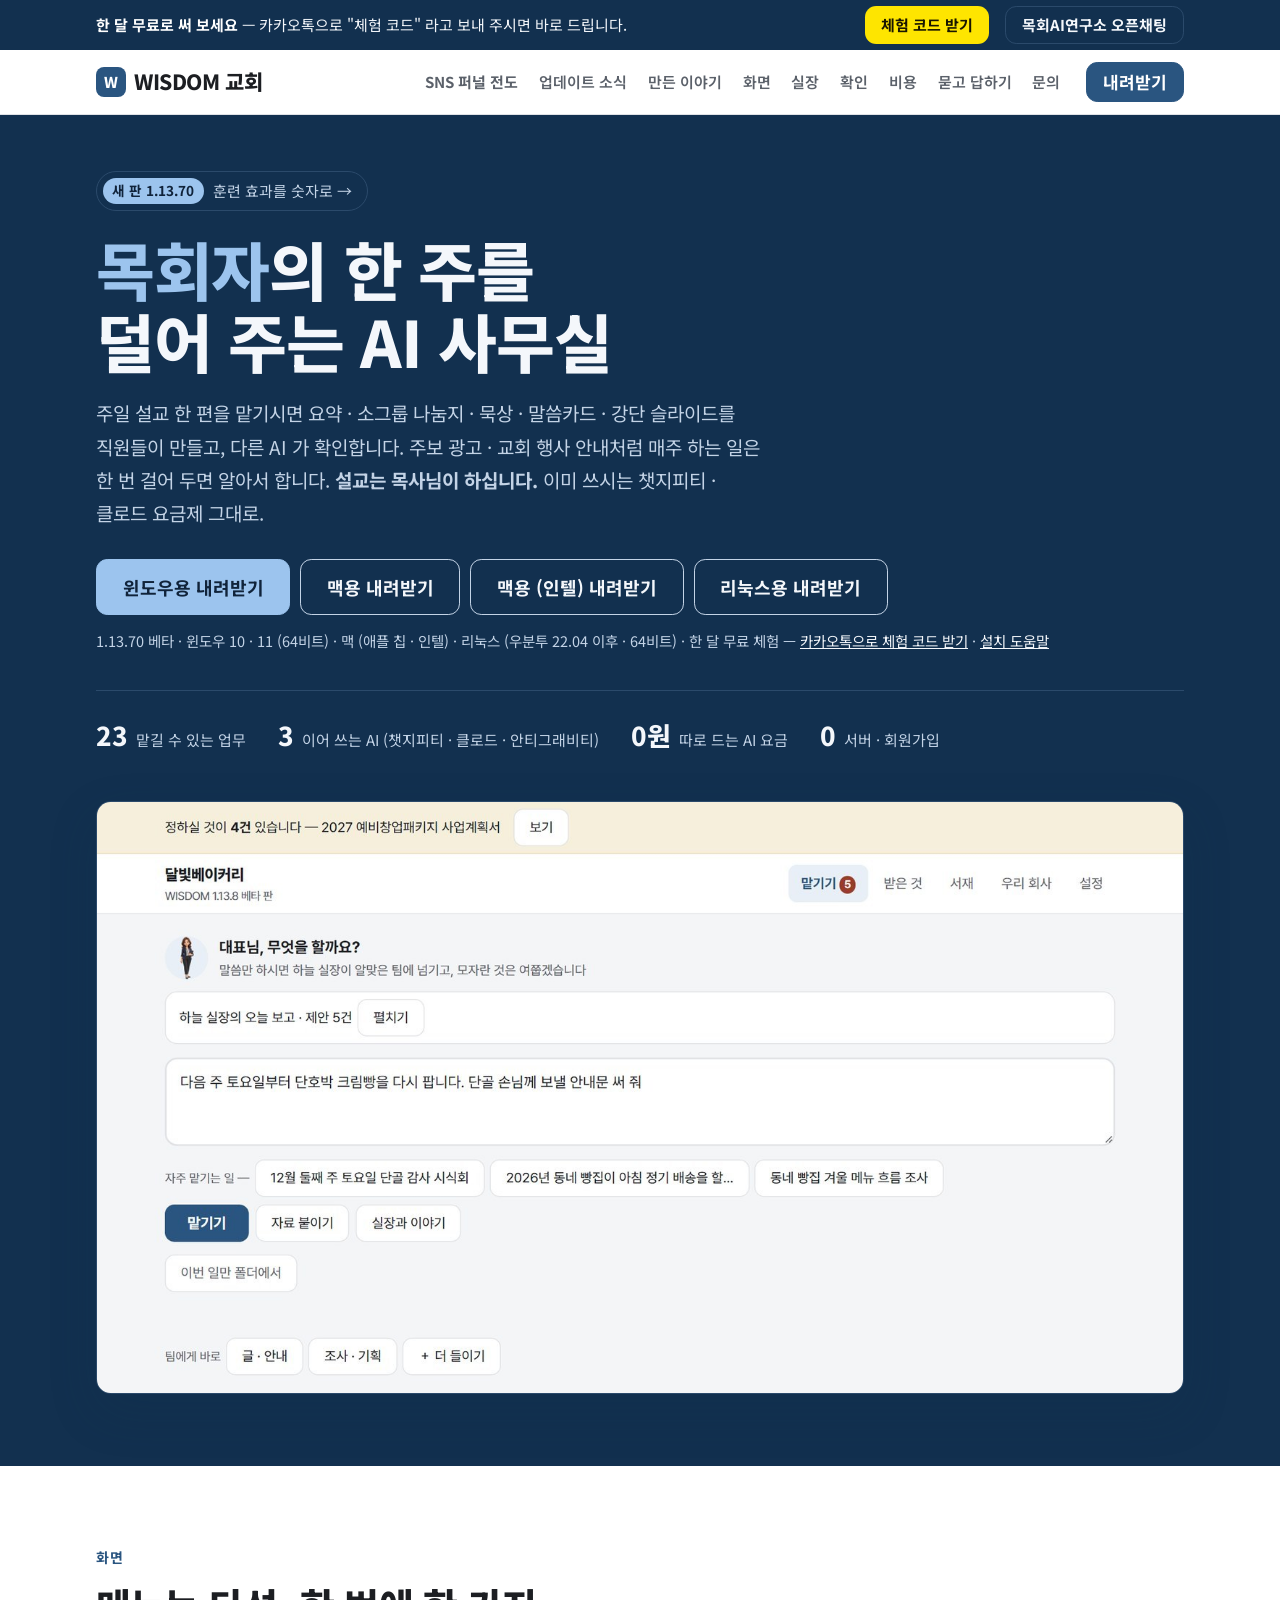
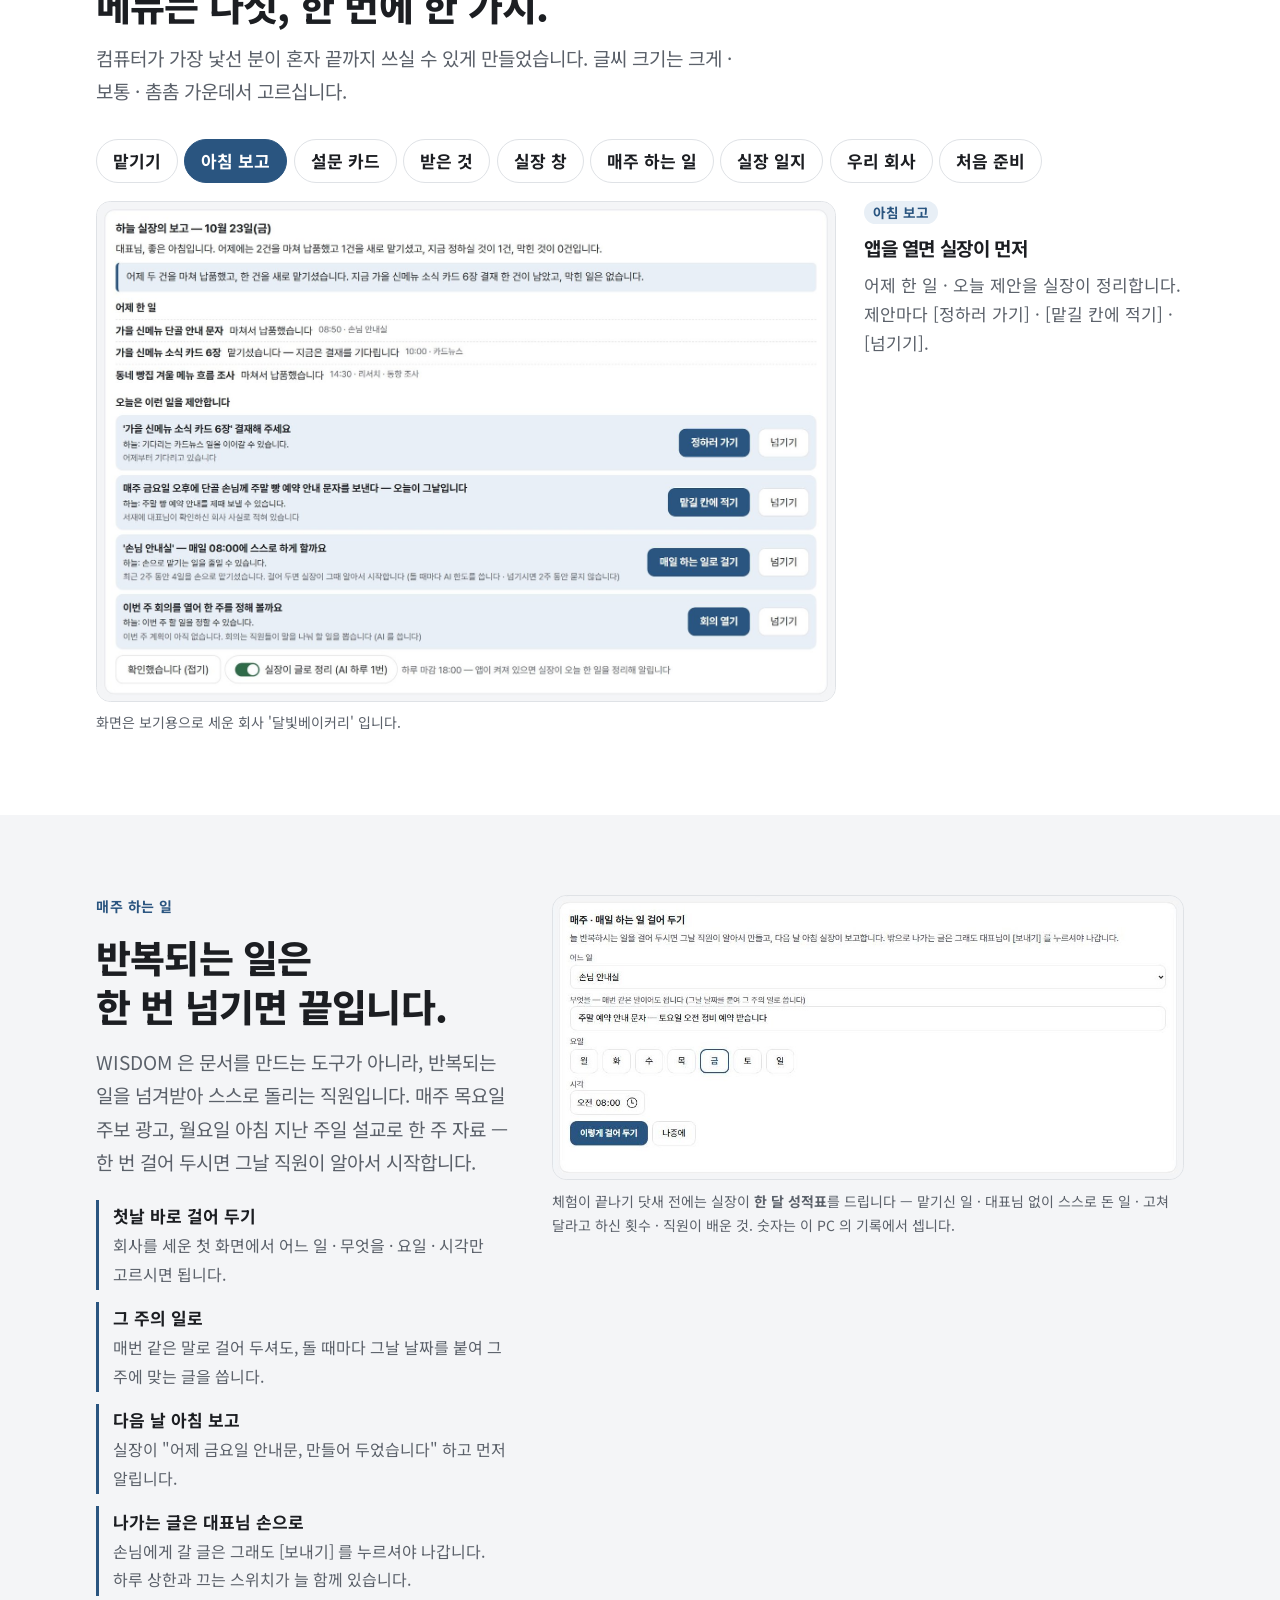
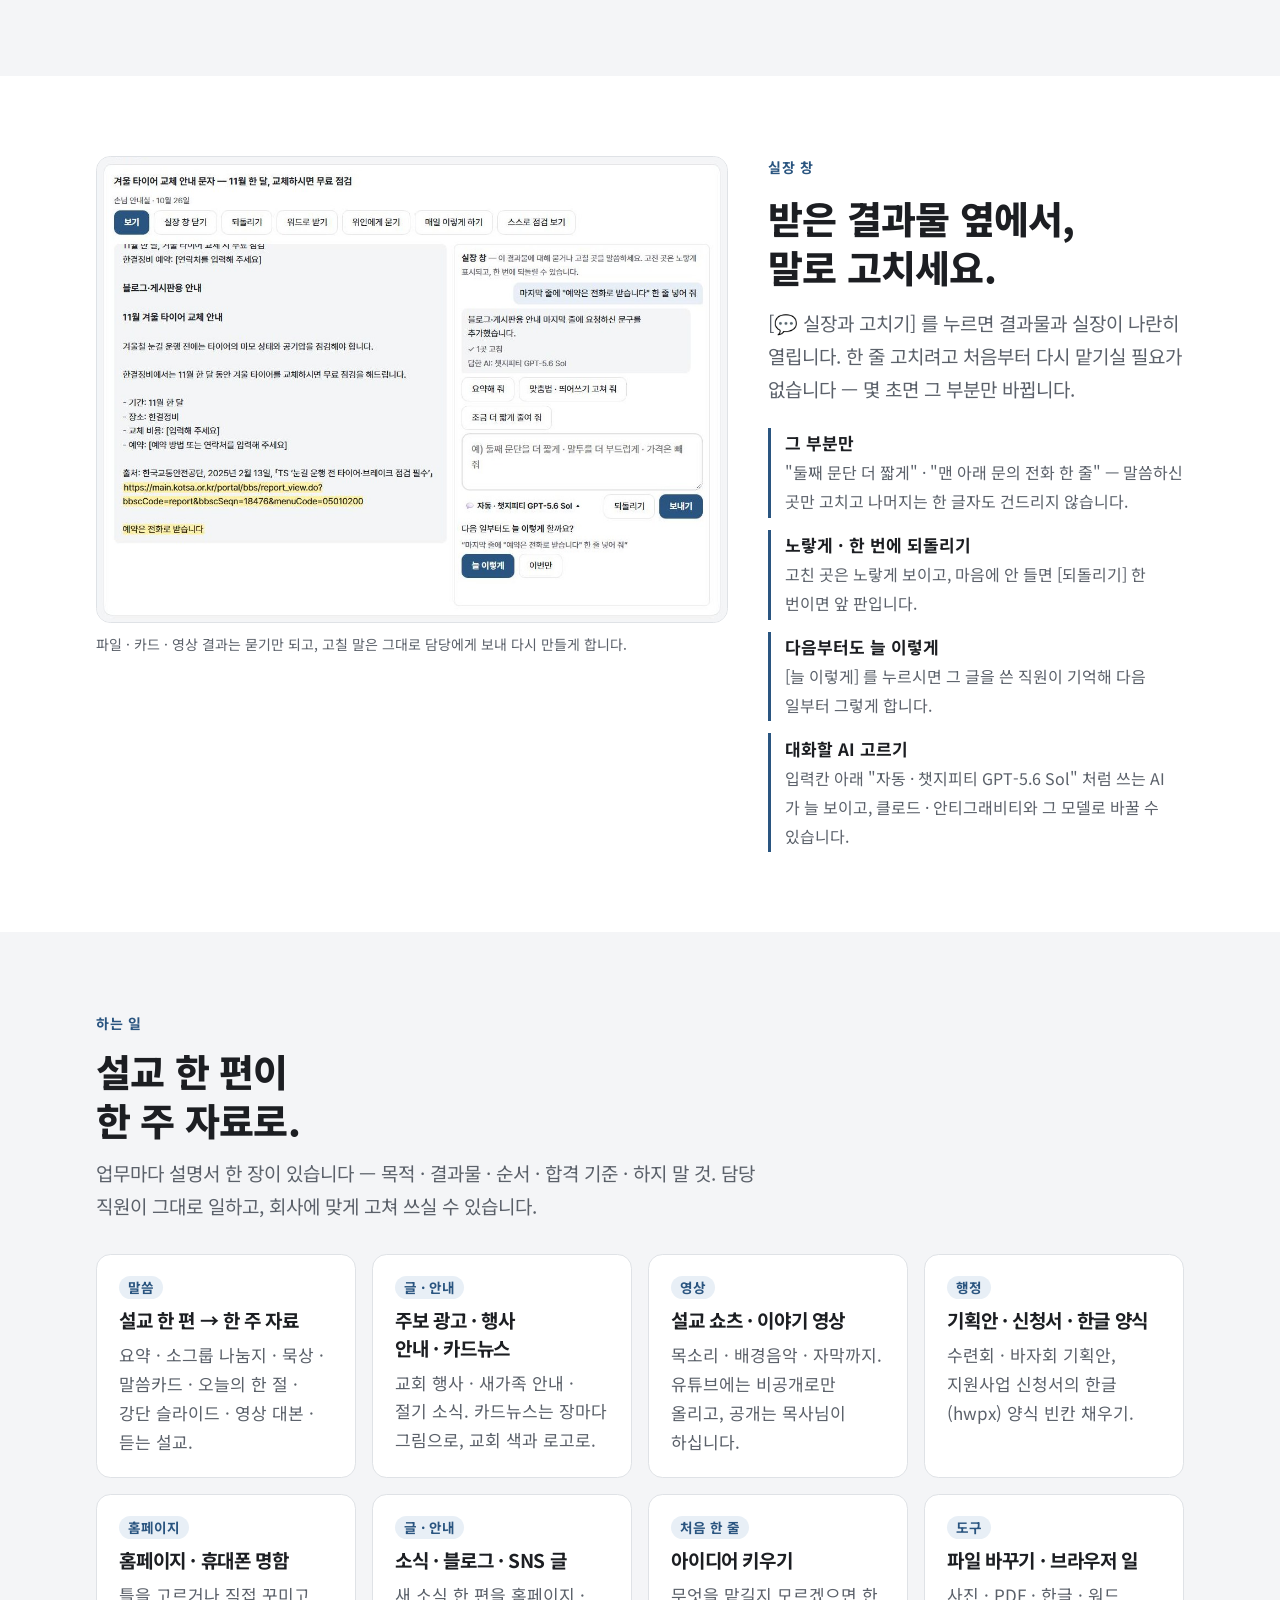
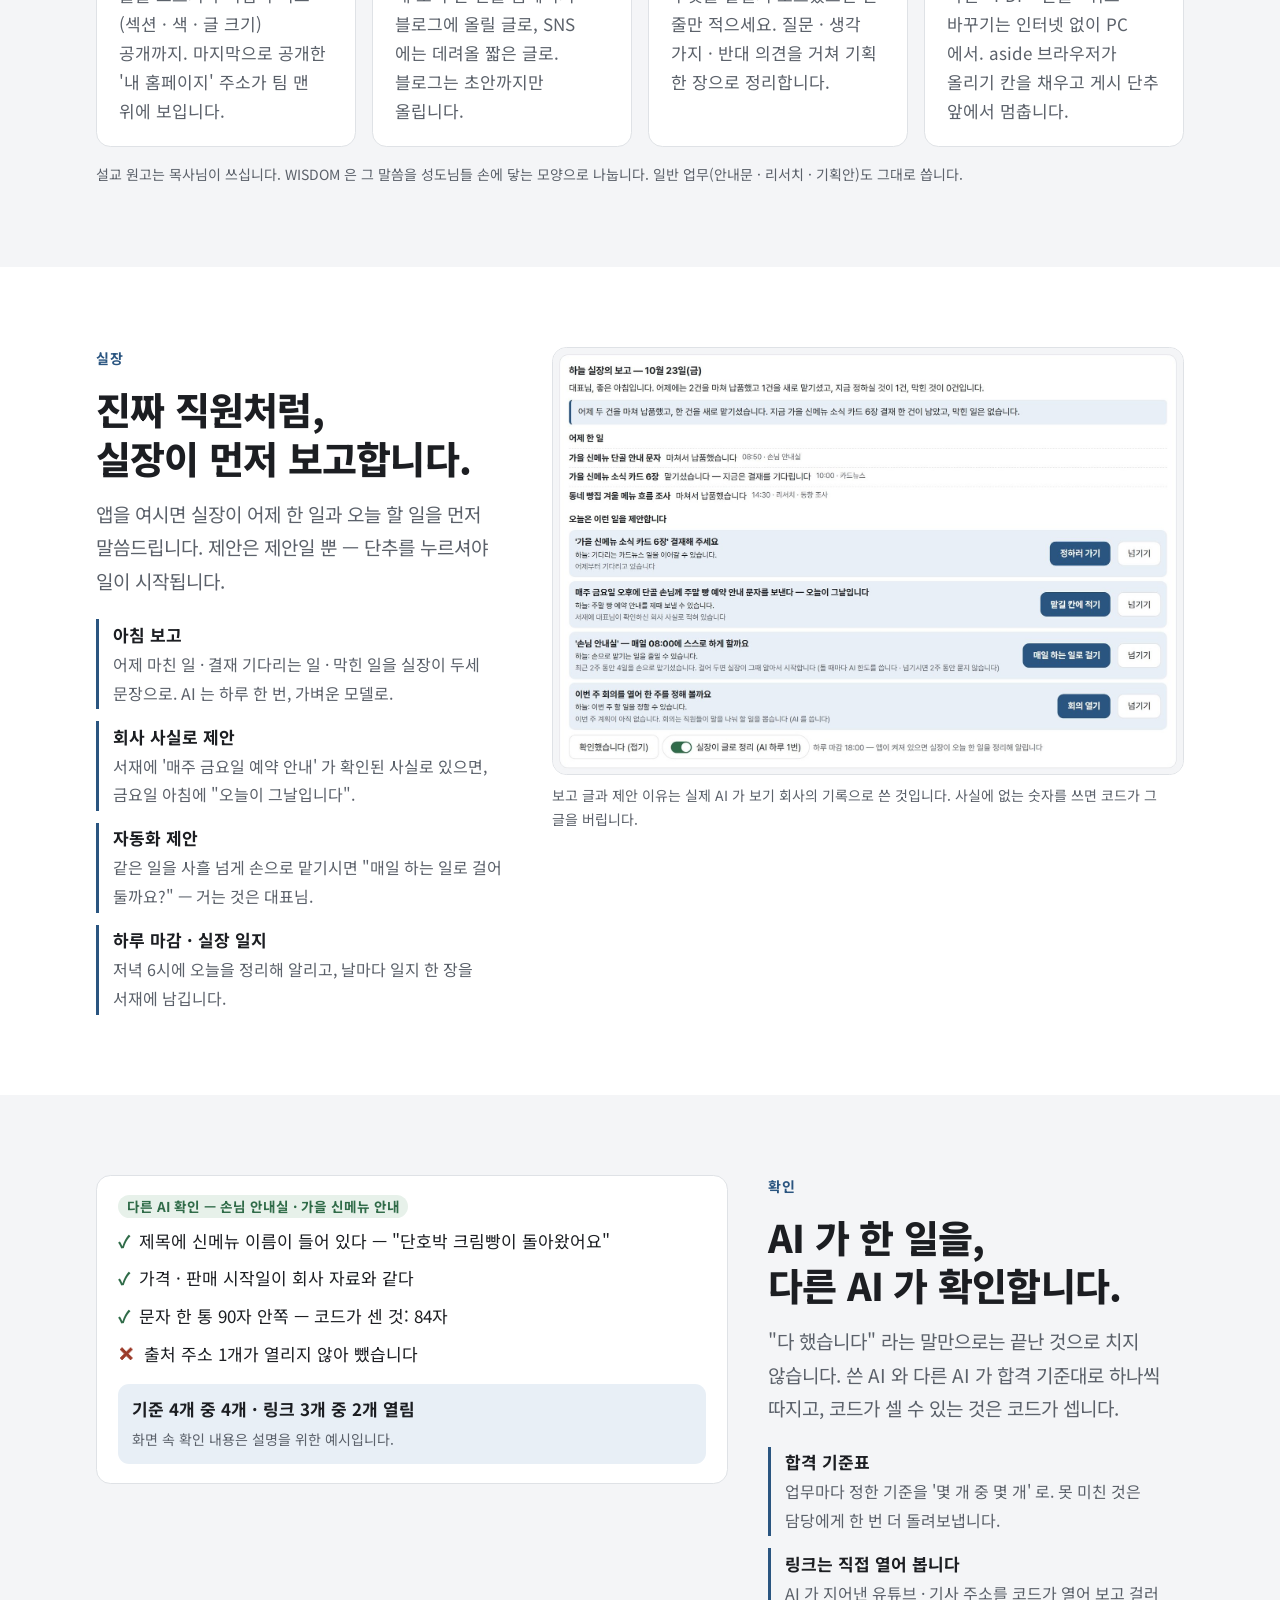
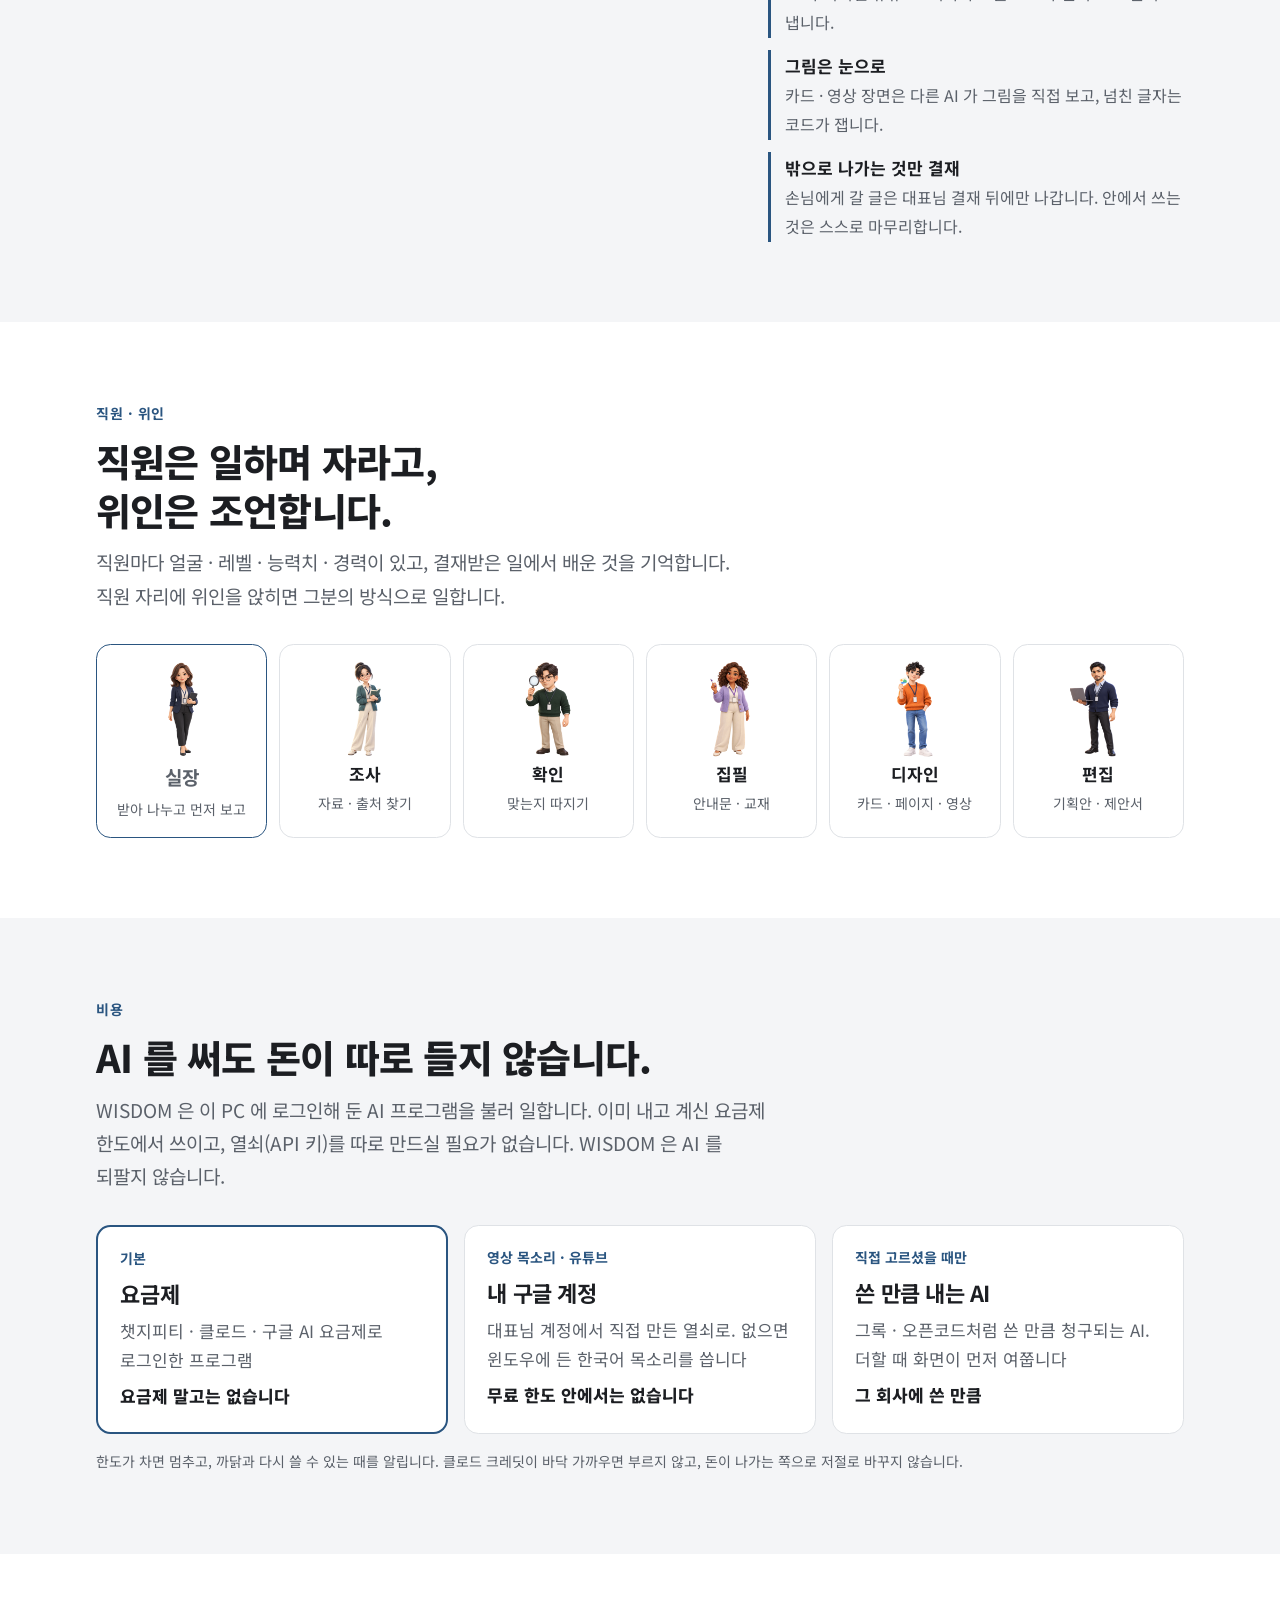
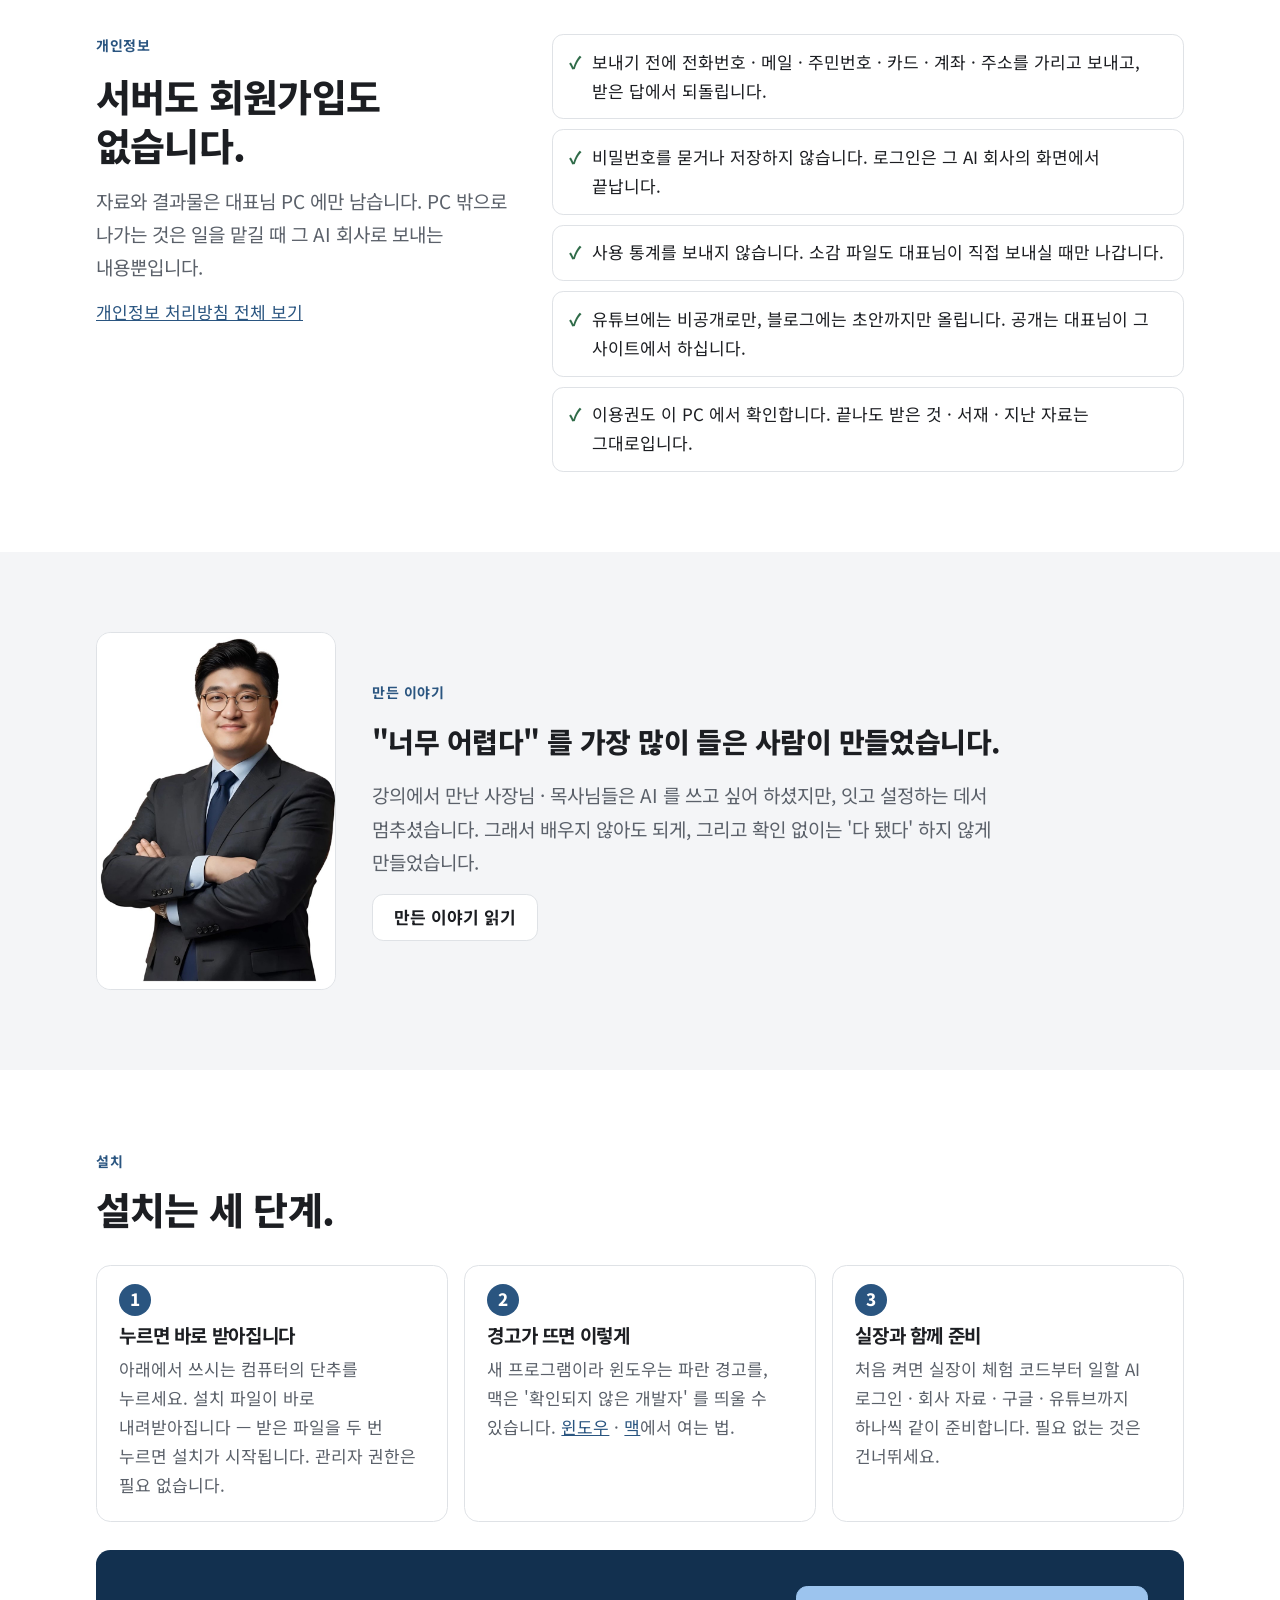
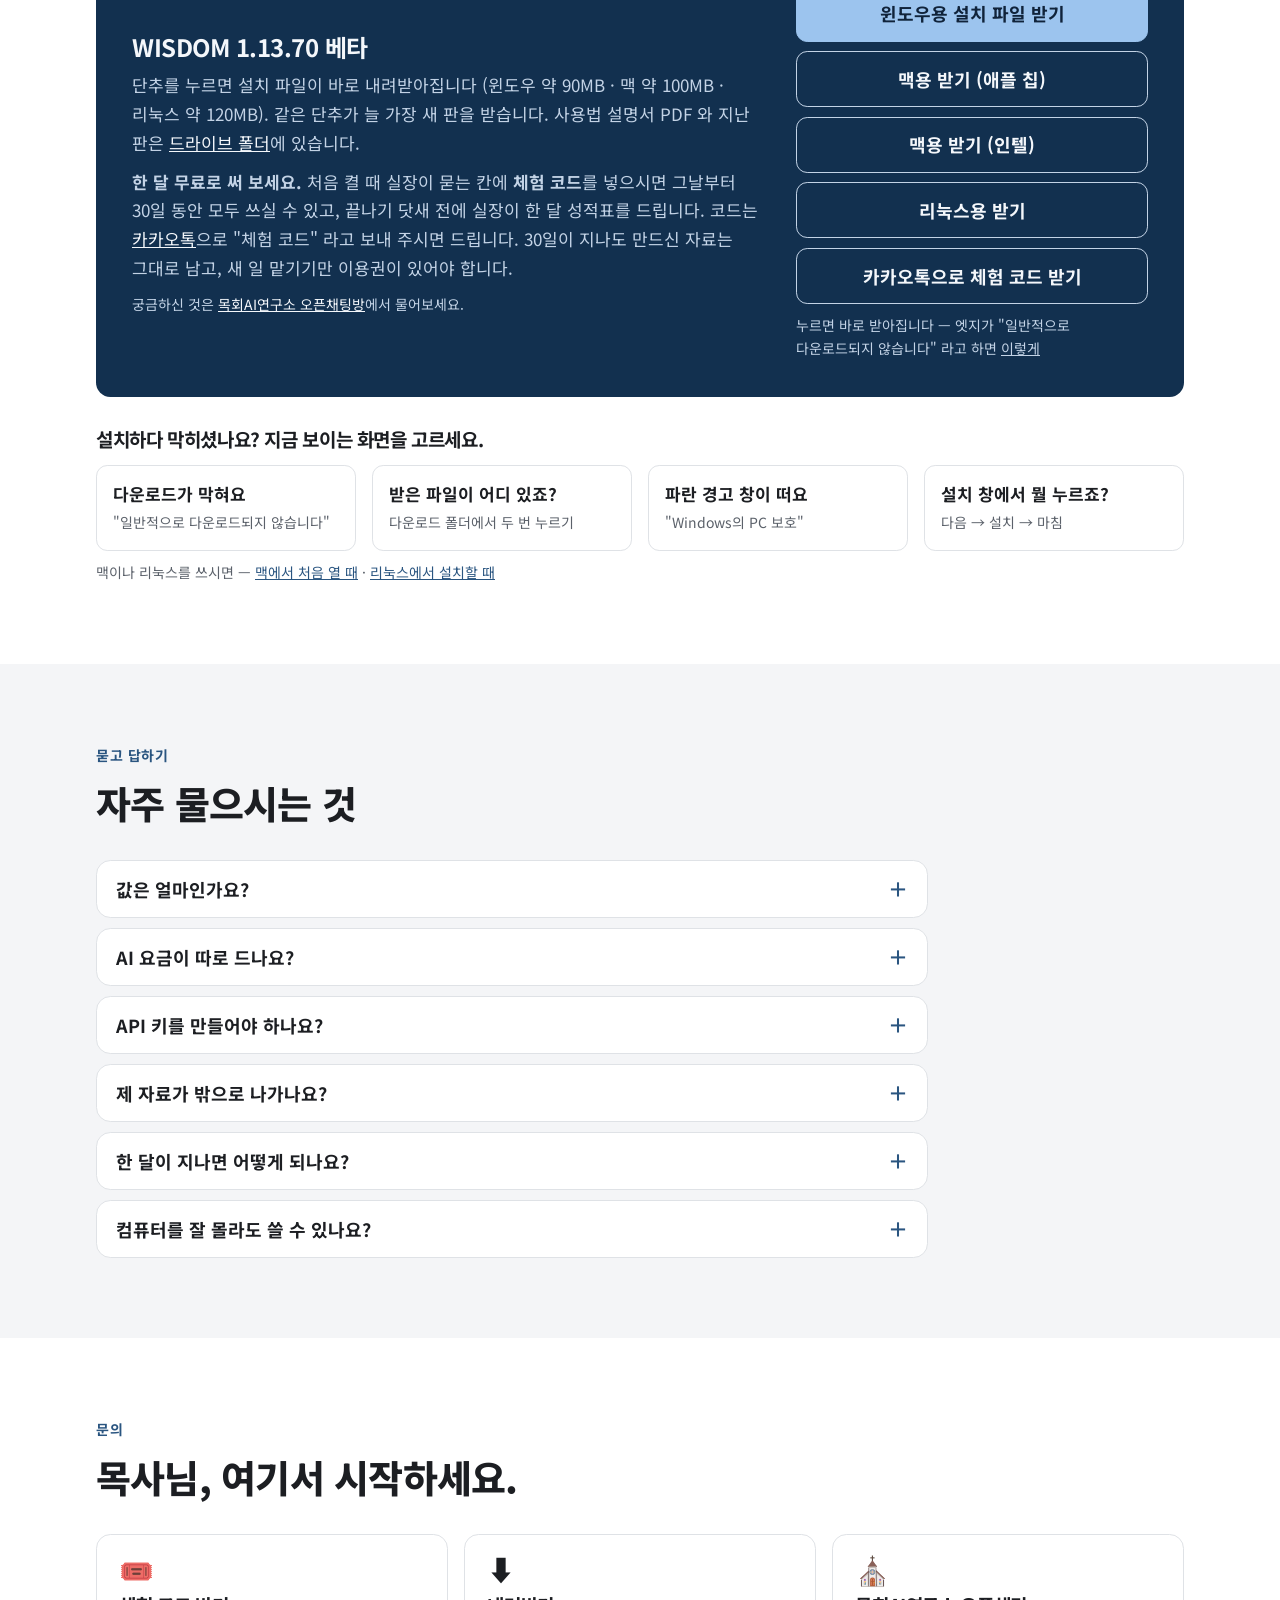
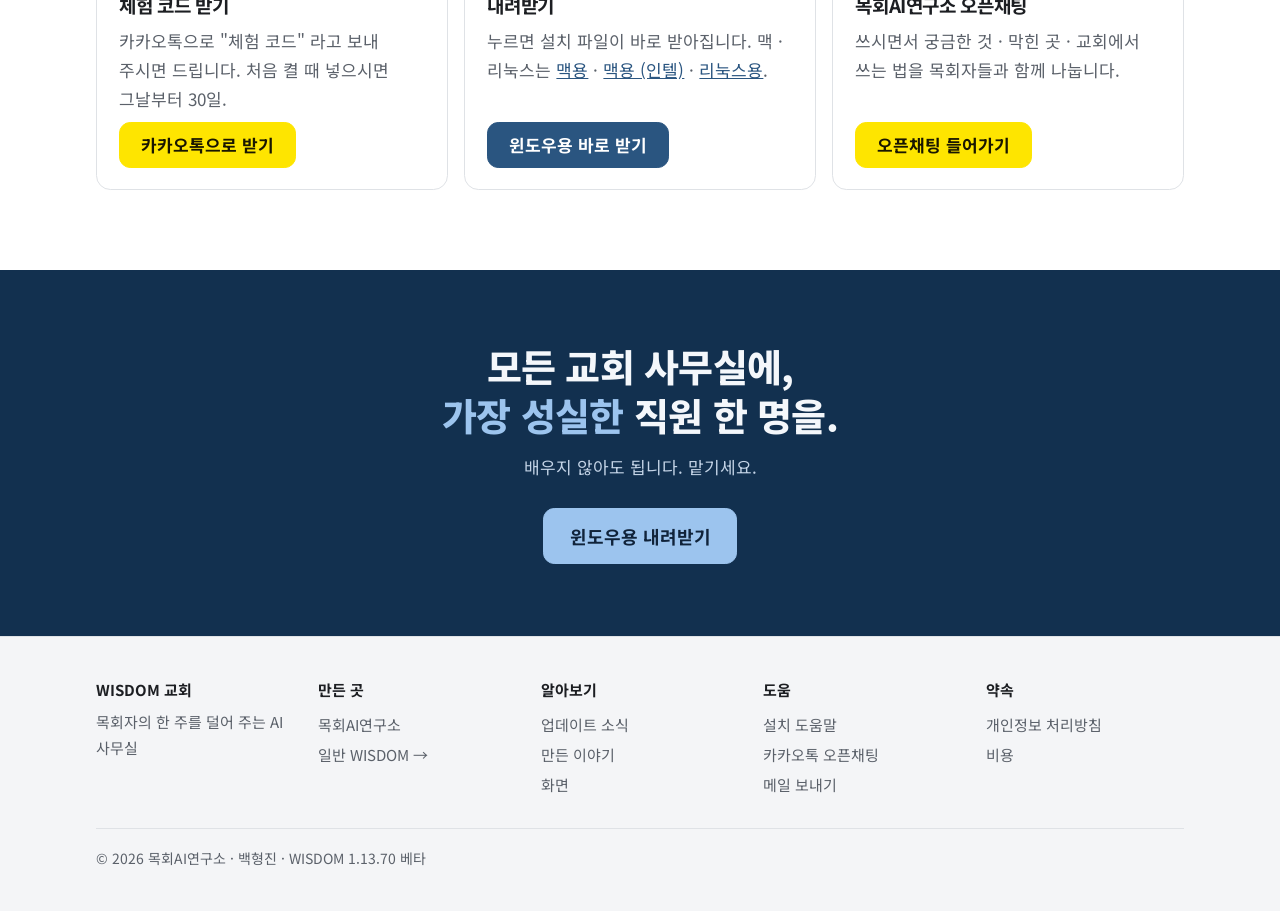
==== commit 1b8db1c3: "1.13.70 (윈도우) — 훈련 효과를 숫자로" ====
--- a/church/index.html
+++ b/church/index.html
@@ -29,7 +29,7 @@
 <main id="main">
 <section class="hero" id="top">
   <div class="wrap">
-    <a class="pill" href="../updates.html"><b>새 판 1.13.69</b> 훈련된 직원 옮기기 · 더 단순한 화면 →</a>
+    <a class="pill" href="../updates.html"><b>새 판 1.13.70</b> 훈련 효과를 숫자로 →</a>
     <h1><em>목회자</em>의 한 주를<br>덜어 주는 AI 사무실</h1>
     <p class="lead">주일 설교 한 편을 맡기시면 요약 · 소그룹 나눔지 · 묵상 · 말씀카드 · 강단 슬라이드를 직원들이 만들고, 다른 AI 가 확인합니다.
       주보 광고 · 교회 행사 안내처럼 매주 하는 일은 한 번 걸어 두면 알아서 합니다. <b>설교는 목사님이 하십니다.</b> 이미 쓰시는 챗지피티 · 클로드 요금제 그대로.</p>
@@ -39,7 +39,7 @@
       <a class="btn big" href="https://drive.usercontent.google.com/download?id=1jWQ5K6unzf87TFseXKDonnCIFrvl4HJV&export=download&confirm=t">맥용 (인텔) 내려받기</a>
       <a class="btn big" href="https://drive.usercontent.google.com/download?id=1G4w0XSQneakXwANMDuXqgMqlIocNkkys&export=download&confirm=t">리눅스용 내려받기</a>
     </div>
-    <p class="note">1.13.69 베타 · 윈도우 10 · 11 (64비트) · 맥 (애플 칩 · 인텔) · 리눅스 (우분투 22.04 이후 · 64비트) · 한 달 무료 체험 — <a href="https://open.kakao.com/o/smi51Hqi" target="_blank" rel="noopener">카카오톡으로 체험 코드 받기</a> · <a href="../install.html">설치 도움말</a></p>
+    <p class="note">1.13.70 베타 · 윈도우 10 · 11 (64비트) · 맥 (애플 칩 · 인텔) · 리눅스 (우분투 22.04 이후 · 64비트) · 한 달 무료 체험 — <a href="https://open.kakao.com/o/smi51Hqi" target="_blank" rel="noopener">카카오톡으로 체험 코드 받기</a> · <a href="../install.html">설치 도움말</a></p>
     <div class="facts" aria-label="WISDOM 한눈에">
       <div><b>23</b> 맡길 수 있는 업무</div>
       <div><b>3</b> 이어 쓰는 AI (챗지피티 · 클로드 · 안티그래비티)</div>
@@ -231,7 +231,7 @@
     </div>
     <div class="get">
       <div>
-        <h3 style="font-size:24px">WISDOM 1.13.69 베타</h3>
+        <h3 style="font-size:24px">WISDOM 1.13.70 베타</h3>
         <p style="margin-top:.4rem">단추를 누르면 설치 파일이 바로 내려받아집니다 (윈도우 약 90MB · 맥 약 100MB · 리눅스 약 120MB). 같은 단추가 늘 가장 새 판을 받습니다. 사용법 설명서 PDF 와 지난 판은 <a href="https://drive.google.com/drive/folders/1mOP1srYSzNv9KvTLAzX6_mm_RlCM41Ka?usp=sharing" target="_blank" rel="noopener">드라이브 폴더</a>에 있습니다.</p>
         <p style="margin-top:.6rem"><b>한 달 무료로 써 보세요.</b> 처음 켤 때 실장이 묻는 칸에 <b>체험 코드</b>를 넣으시면 그날부터 30일 동안 모두 쓰실 수 있고, 끝나기 닷새 전에 실장이 한 달 성적표를 드립니다.
           코드는 <a href="https://open.kakao.com/o/smi51Hqi" target="_blank" rel="noopener">카카오톡</a>으로 "체험 코드" 라고 보내 주시면 드립니다. 30일이 지나도 만드신 자료는 그대로 남고, 새 일 맡기기만 이용권이 있어야 합니다.</p>
@@ -302,7 +302,7 @@
     <div><b>도움</b><a href="../install.html">설치 도움말</a><a href="https://open.kakao.com/o/g8xjXlIg" target="_blank" rel="noopener">카카오톡 오픈채팅</a><a href="mailto:backhung65@gmail.com">메일 보내기</a></div>
     <div><b>약속</b><a href="../privacy.html">개인정보 처리방침</a><a href="#cost">비용</a></div>
   </div>
-  <p class="last">© 2026 목회AI연구소 · 백형진 · WISDOM 1.13.69 베타</p>
+  <p class="last">© 2026 목회AI연구소 · 백형진 · WISDOM 1.13.70 베타</p>
 </div></footer>
 
 <script>
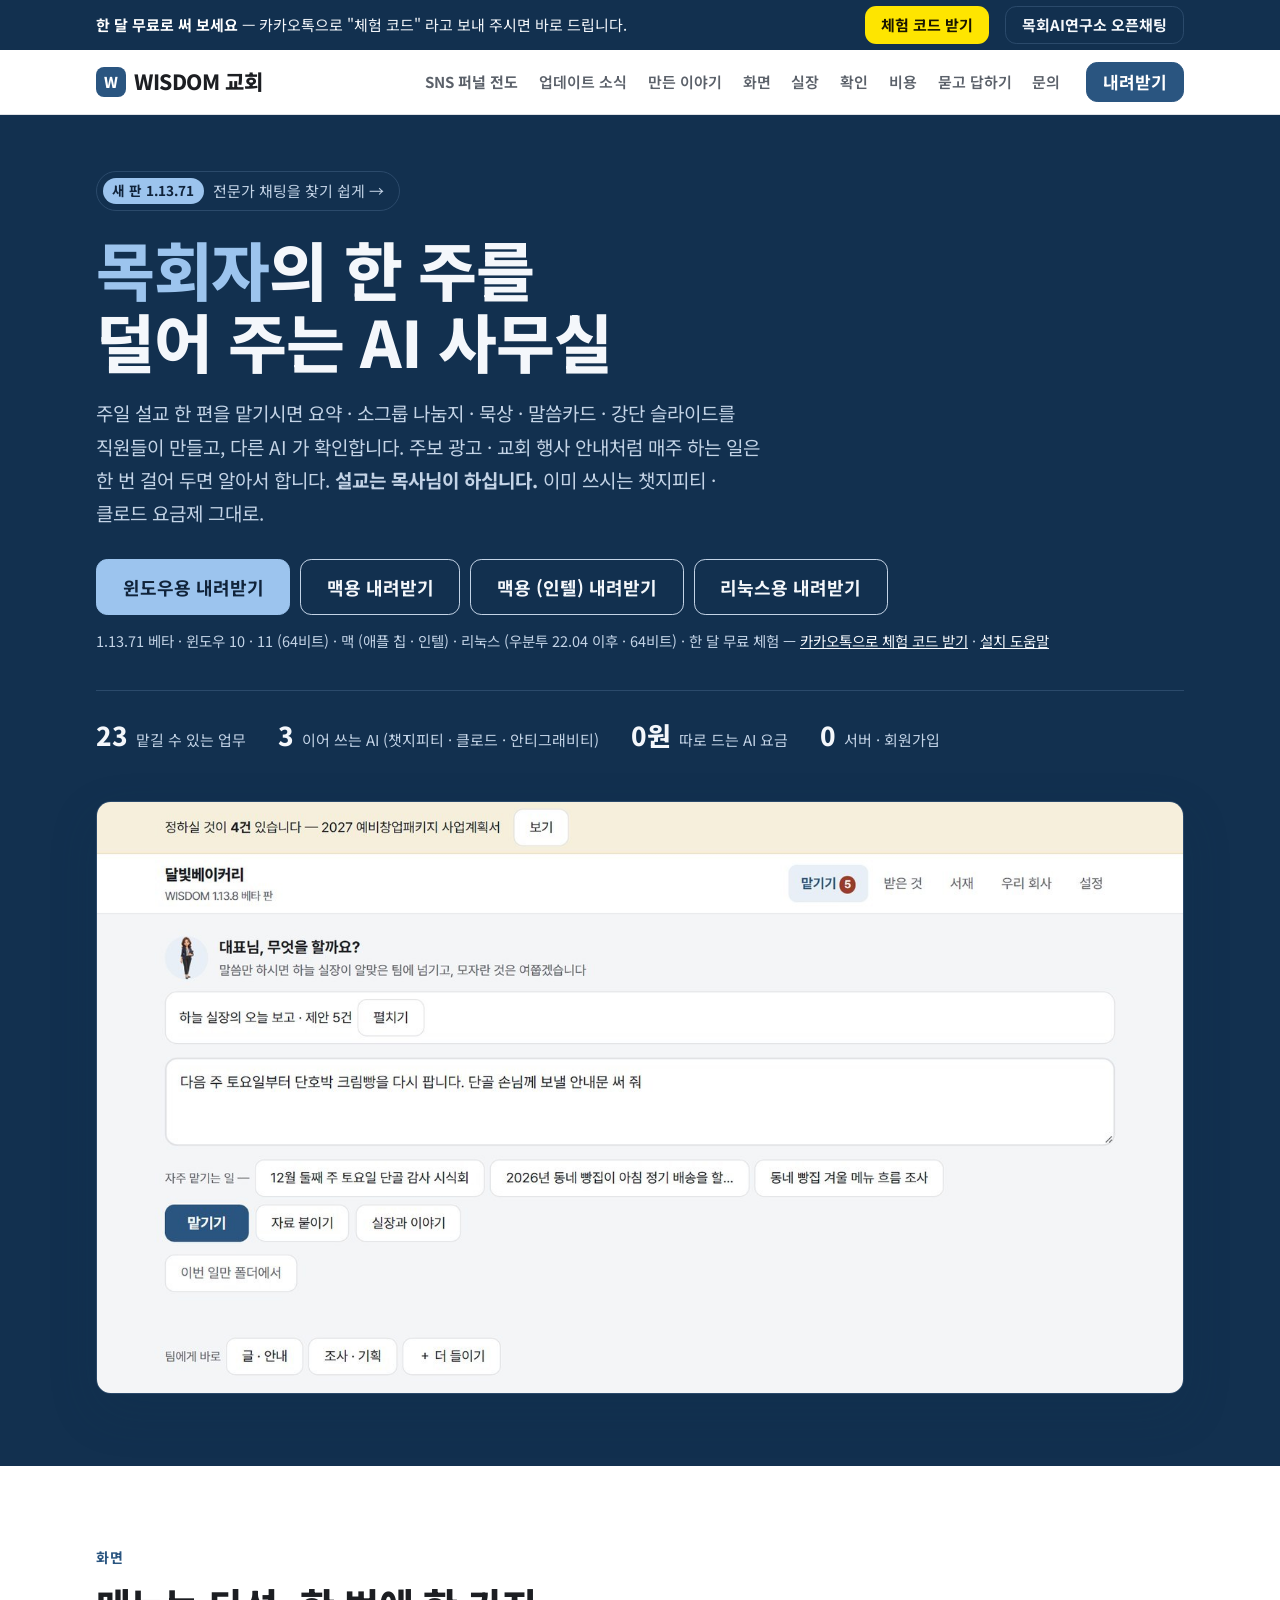
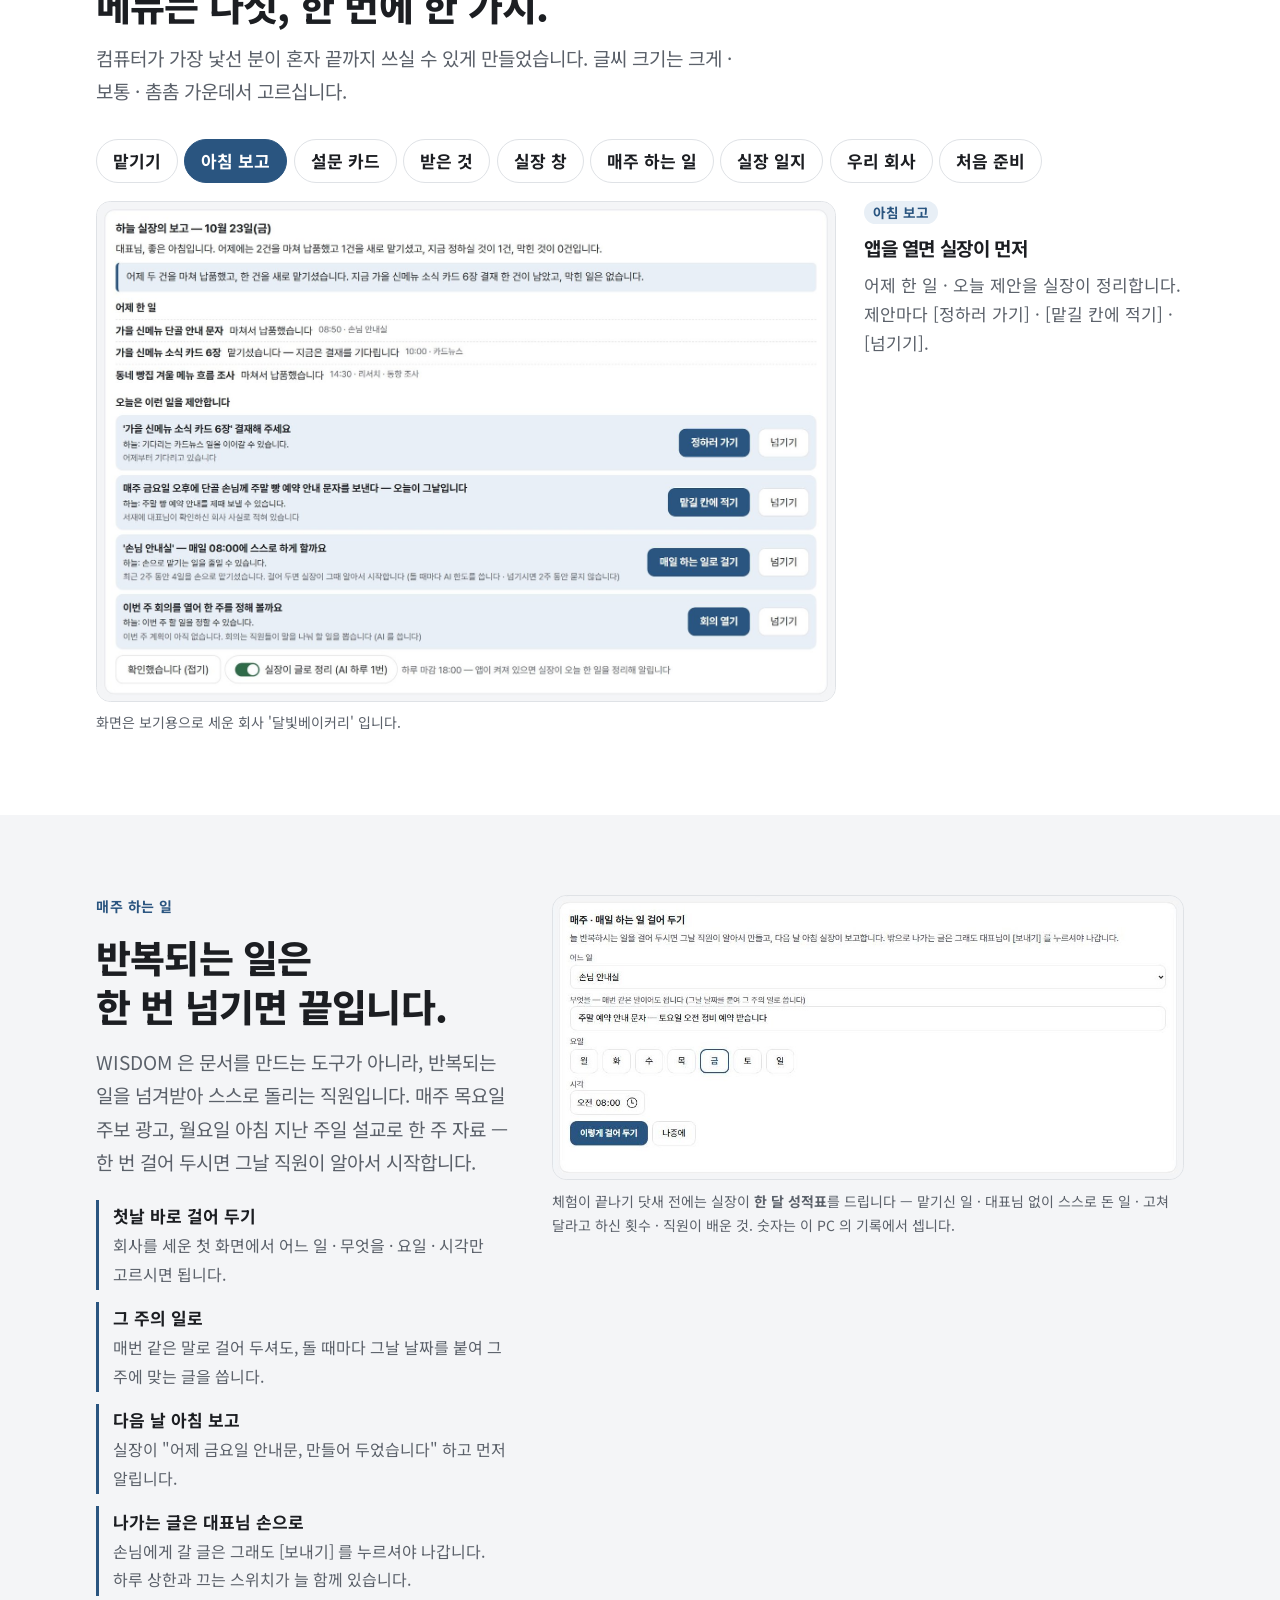
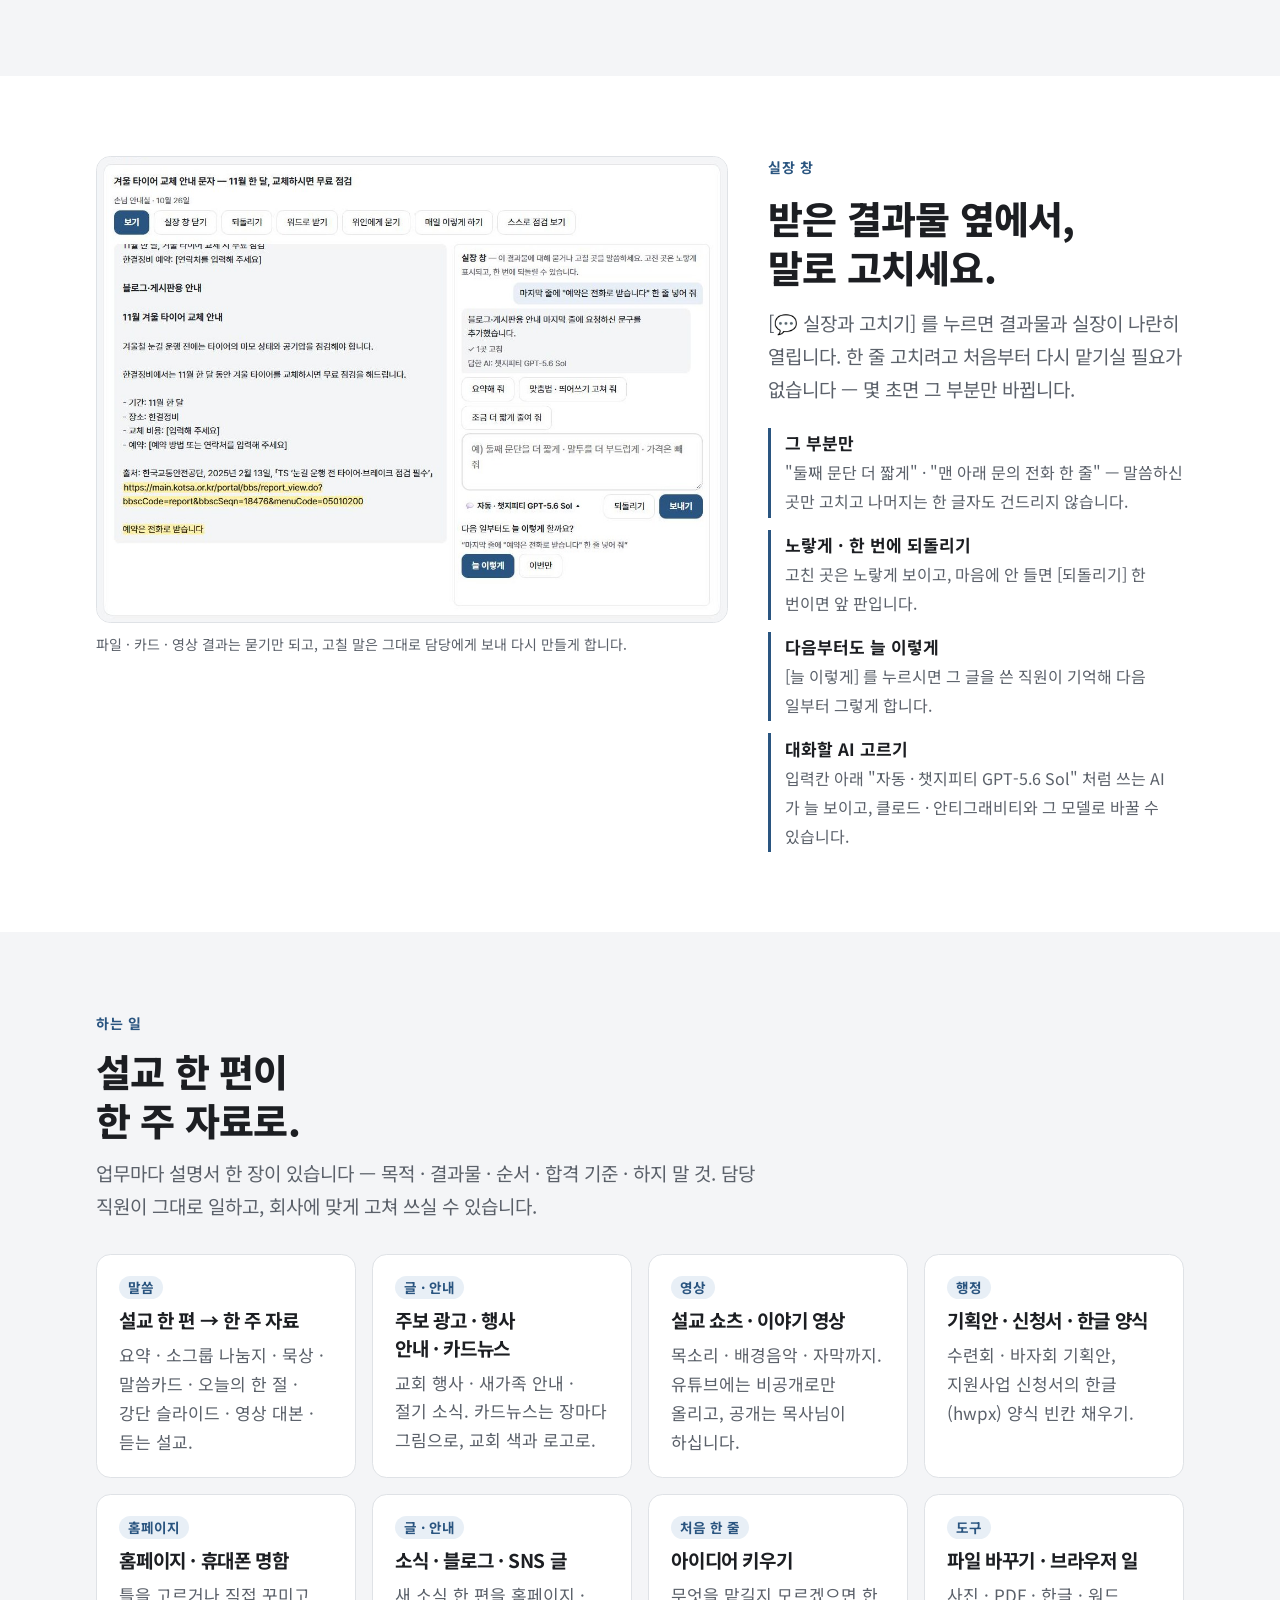
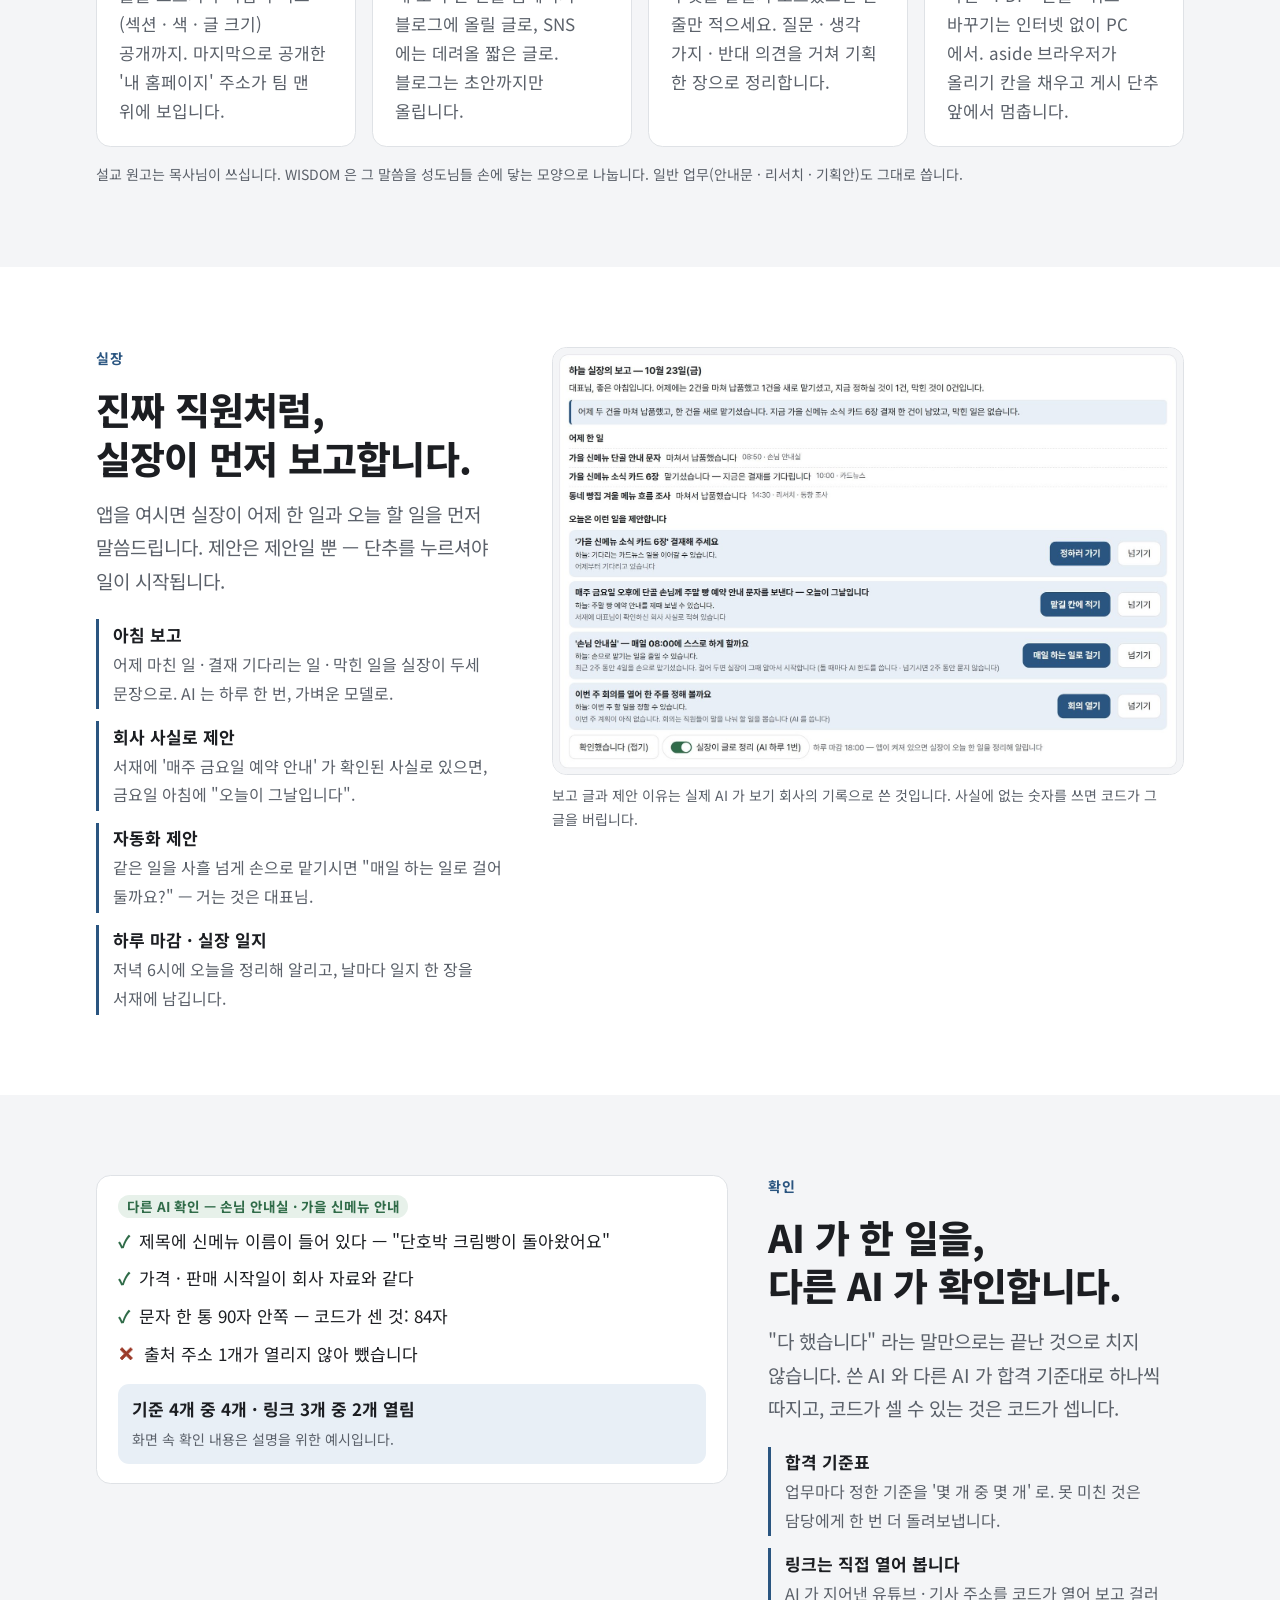
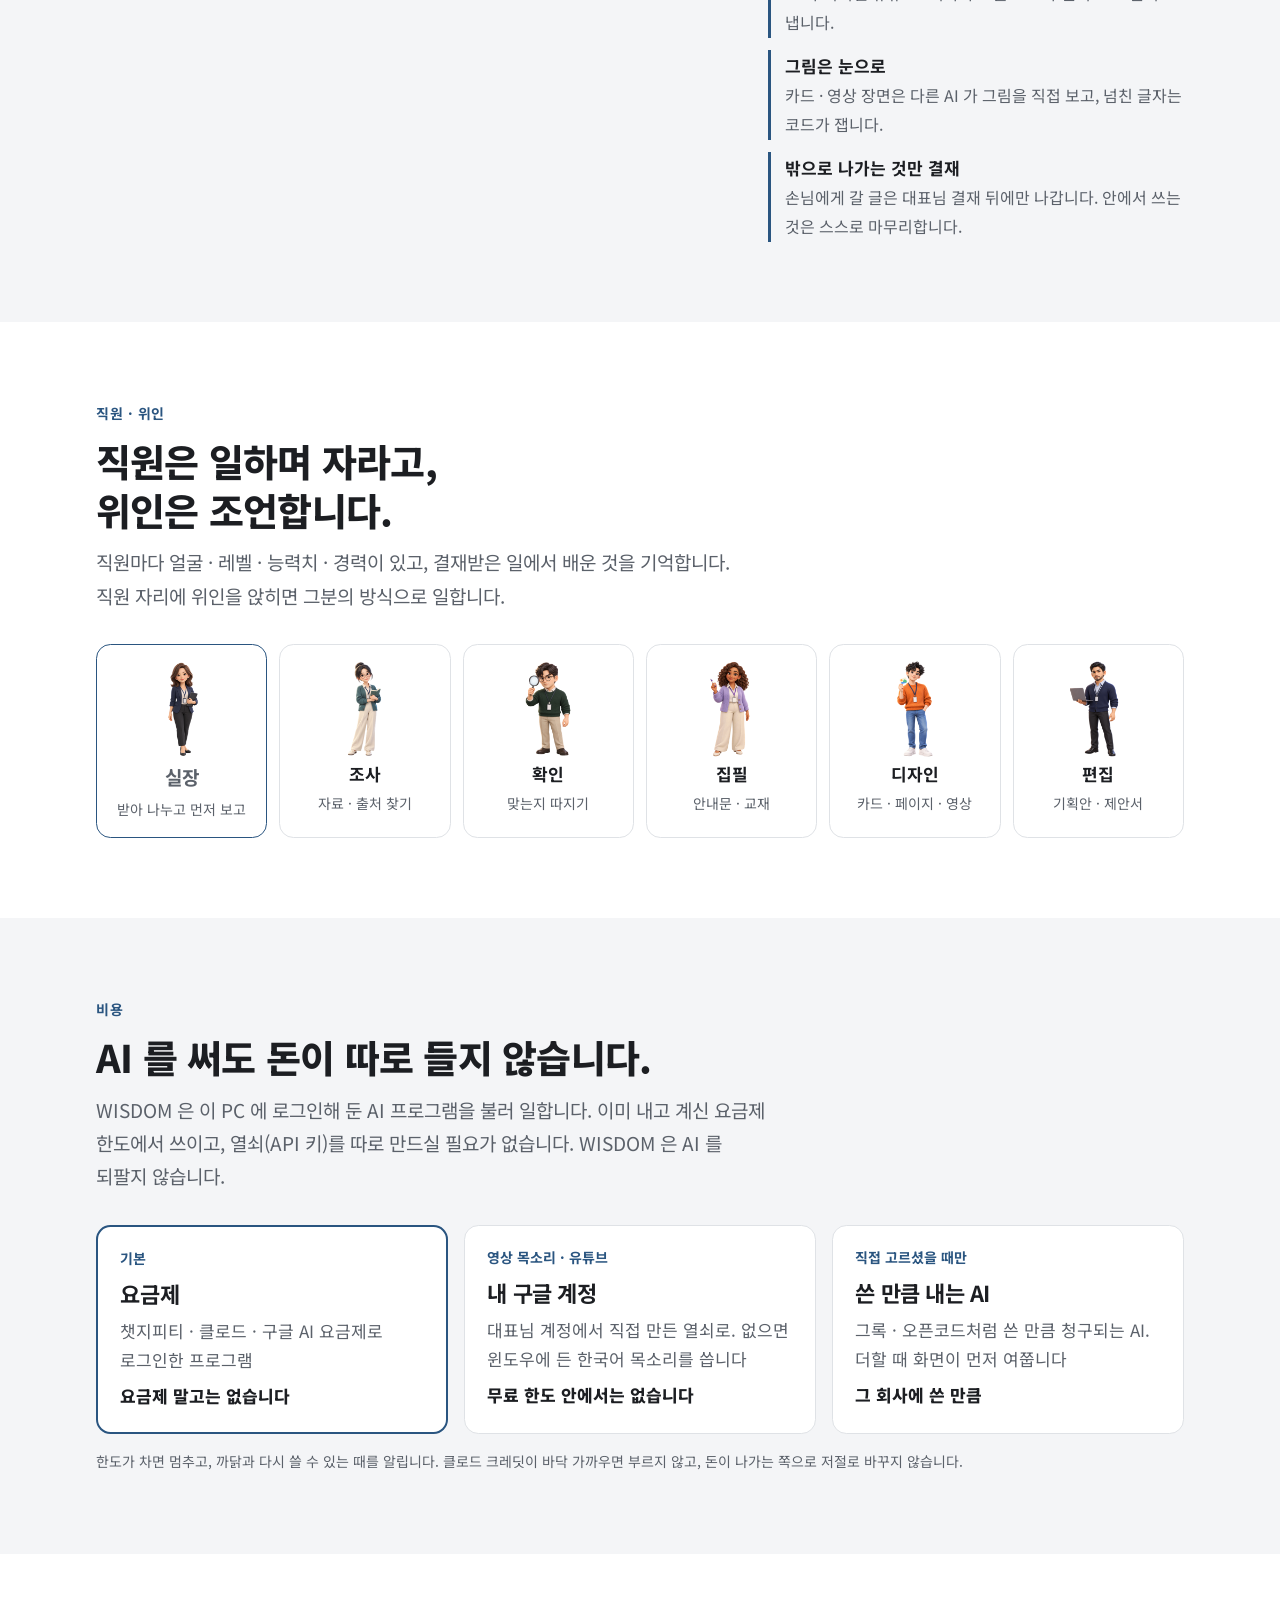
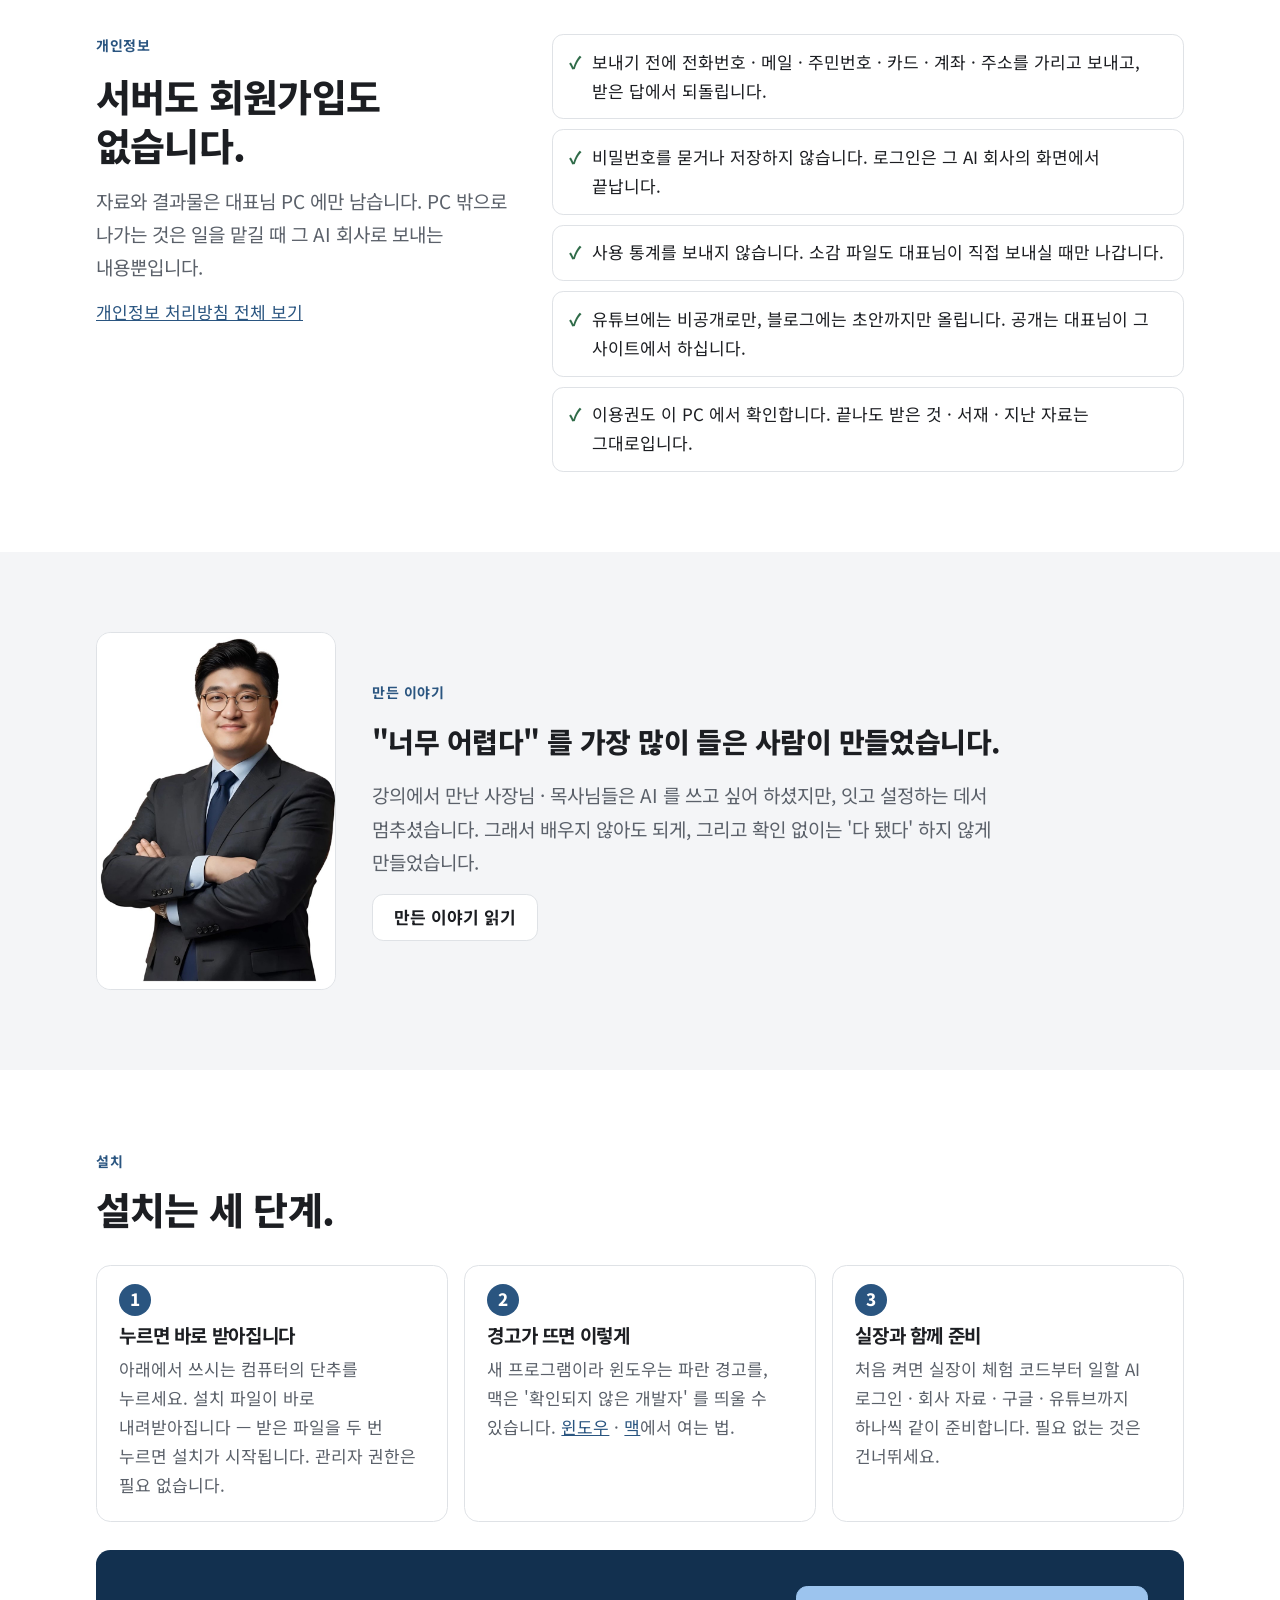
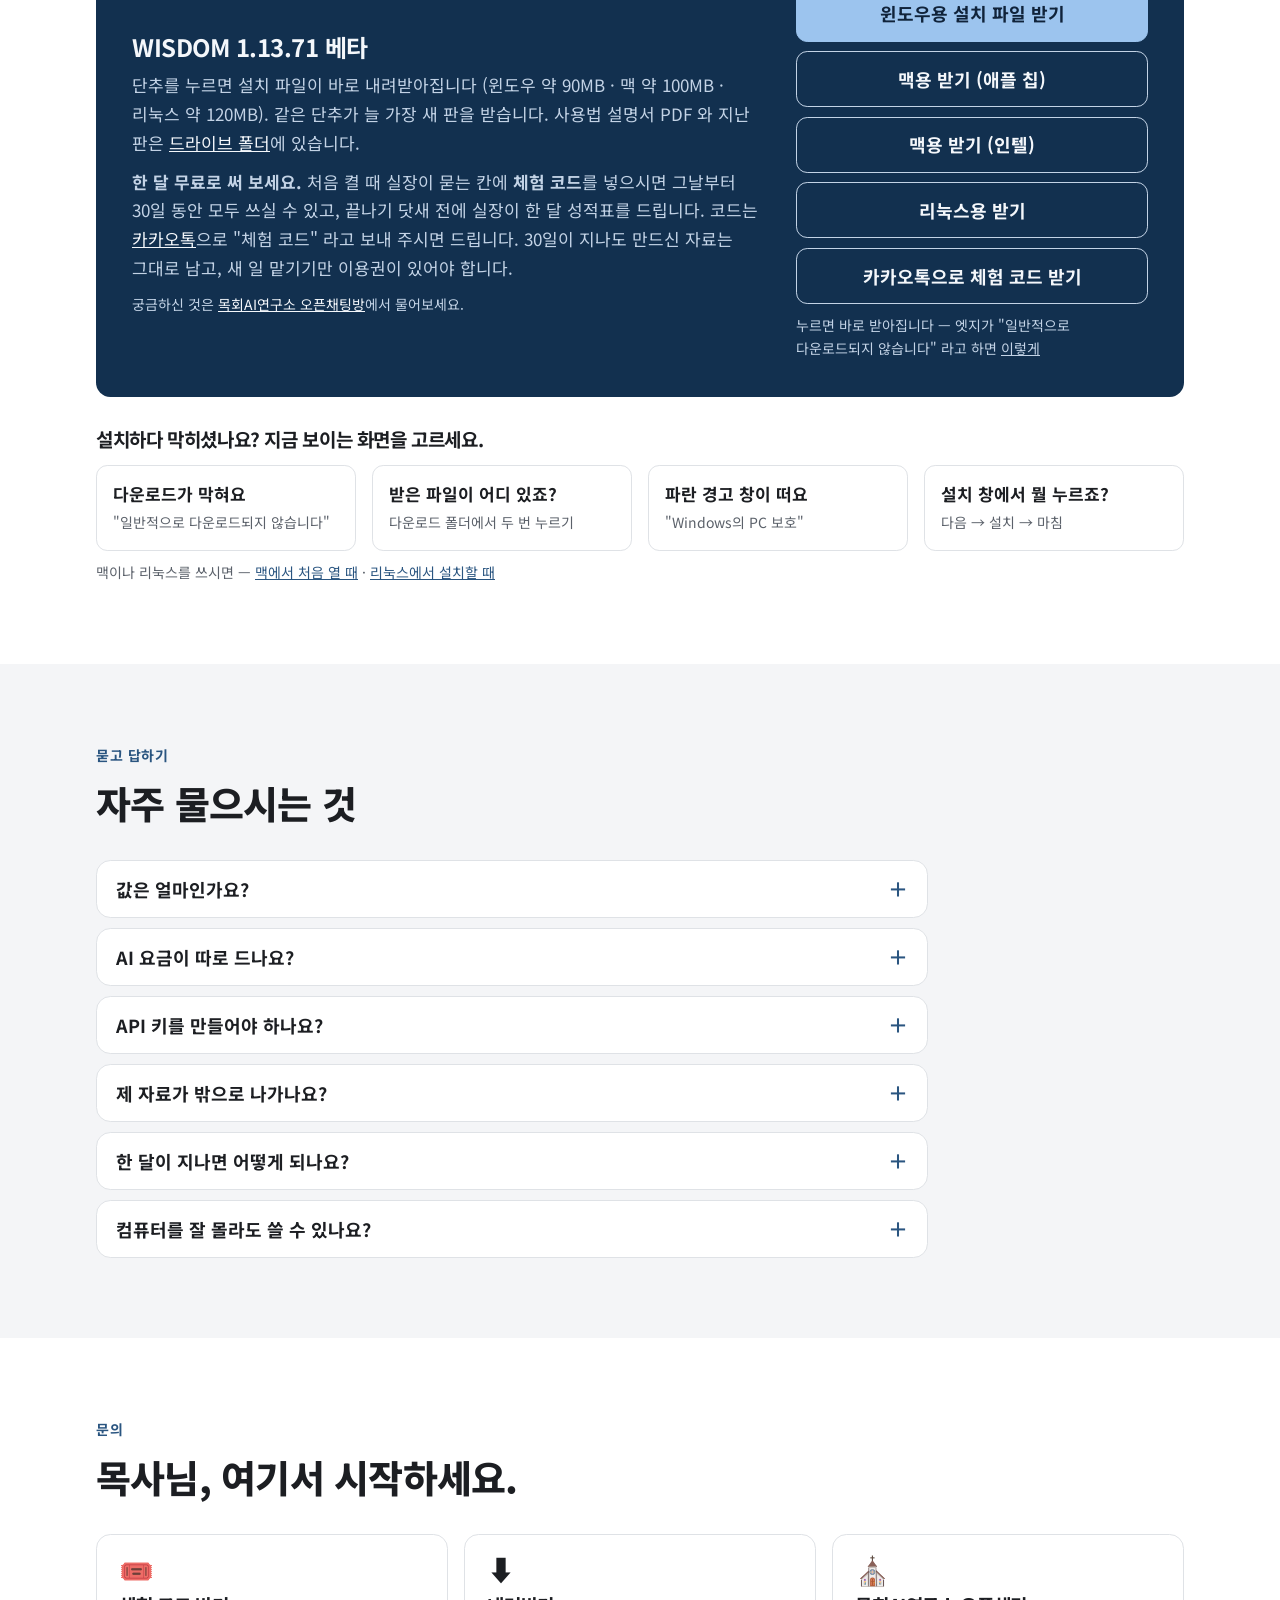
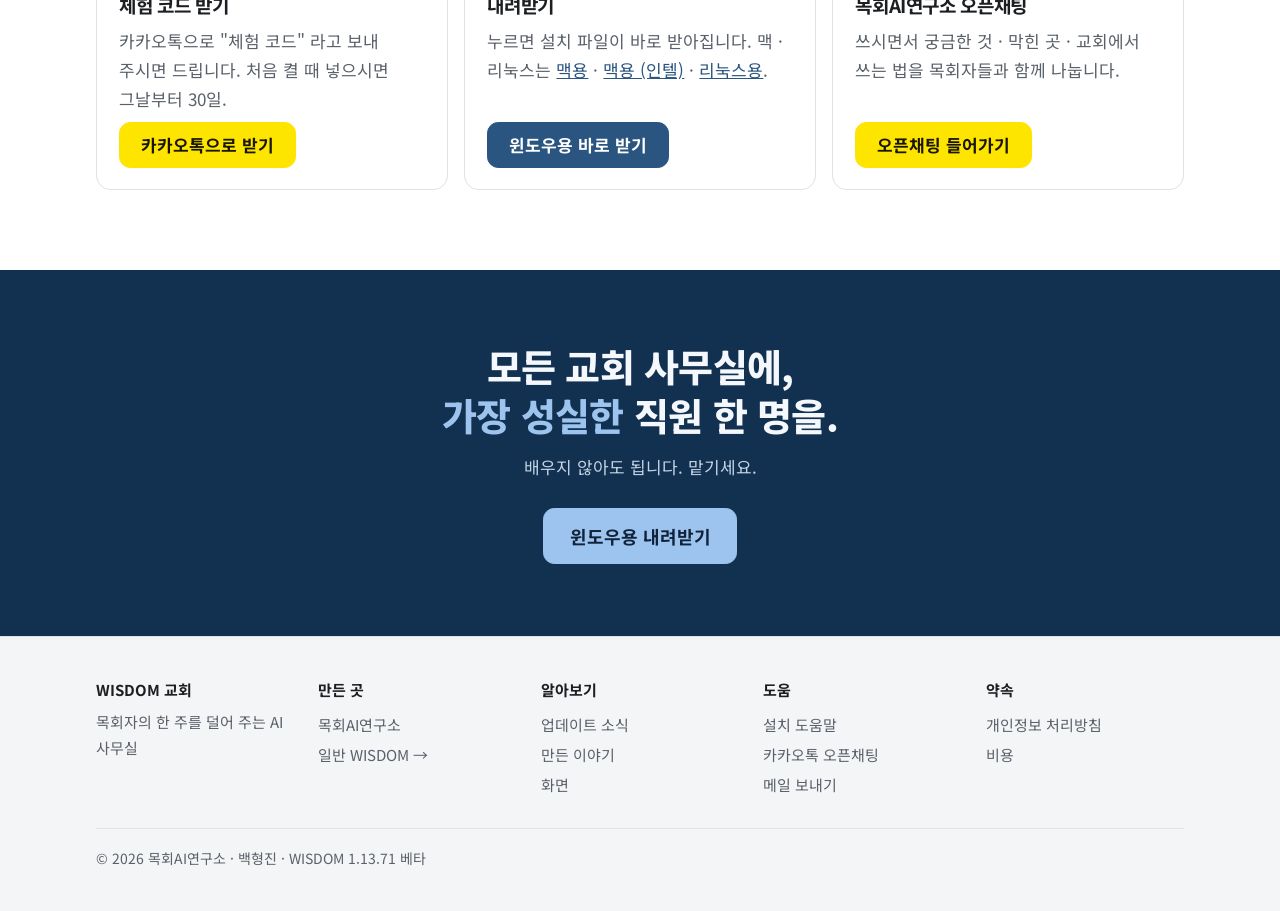
==== commit 1a53eff6: "1.13.71 (윈도우) — 전문가 채팅을 찾기 쉽게" ====
--- a/church/index.html
+++ b/church/index.html
@@ -29,7 +29,7 @@
 <main id="main">
 <section class="hero" id="top">
   <div class="wrap">
-    <a class="pill" href="../updates.html"><b>새 판 1.13.70</b> 훈련 효과를 숫자로 →</a>
+    <a class="pill" href="../updates.html"><b>새 판 1.13.71</b> 전문가 채팅을 찾기 쉽게 →</a>
     <h1><em>목회자</em>의 한 주를<br>덜어 주는 AI 사무실</h1>
     <p class="lead">주일 설교 한 편을 맡기시면 요약 · 소그룹 나눔지 · 묵상 · 말씀카드 · 강단 슬라이드를 직원들이 만들고, 다른 AI 가 확인합니다.
       주보 광고 · 교회 행사 안내처럼 매주 하는 일은 한 번 걸어 두면 알아서 합니다. <b>설교는 목사님이 하십니다.</b> 이미 쓰시는 챗지피티 · 클로드 요금제 그대로.</p>
@@ -39,7 +39,7 @@
       <a class="btn big" href="https://drive.usercontent.google.com/download?id=1jWQ5K6unzf87TFseXKDonnCIFrvl4HJV&export=download&confirm=t">맥용 (인텔) 내려받기</a>
       <a class="btn big" href="https://drive.usercontent.google.com/download?id=1G4w0XSQneakXwANMDuXqgMqlIocNkkys&export=download&confirm=t">리눅스용 내려받기</a>
     </div>
-    <p class="note">1.13.70 베타 · 윈도우 10 · 11 (64비트) · 맥 (애플 칩 · 인텔) · 리눅스 (우분투 22.04 이후 · 64비트) · 한 달 무료 체험 — <a href="https://open.kakao.com/o/smi51Hqi" target="_blank" rel="noopener">카카오톡으로 체험 코드 받기</a> · <a href="../install.html">설치 도움말</a></p>
+    <p class="note">1.13.71 베타 · 윈도우 10 · 11 (64비트) · 맥 (애플 칩 · 인텔) · 리눅스 (우분투 22.04 이후 · 64비트) · 한 달 무료 체험 — <a href="https://open.kakao.com/o/smi51Hqi" target="_blank" rel="noopener">카카오톡으로 체험 코드 받기</a> · <a href="../install.html">설치 도움말</a></p>
     <div class="facts" aria-label="WISDOM 한눈에">
       <div><b>23</b> 맡길 수 있는 업무</div>
       <div><b>3</b> 이어 쓰는 AI (챗지피티 · 클로드 · 안티그래비티)</div>
@@ -231,7 +231,7 @@
     </div>
     <div class="get">
       <div>
-        <h3 style="font-size:24px">WISDOM 1.13.70 베타</h3>
+        <h3 style="font-size:24px">WISDOM 1.13.71 베타</h3>
         <p style="margin-top:.4rem">단추를 누르면 설치 파일이 바로 내려받아집니다 (윈도우 약 90MB · 맥 약 100MB · 리눅스 약 120MB). 같은 단추가 늘 가장 새 판을 받습니다. 사용법 설명서 PDF 와 지난 판은 <a href="https://drive.google.com/drive/folders/1mOP1srYSzNv9KvTLAzX6_mm_RlCM41Ka?usp=sharing" target="_blank" rel="noopener">드라이브 폴더</a>에 있습니다.</p>
         <p style="margin-top:.6rem"><b>한 달 무료로 써 보세요.</b> 처음 켤 때 실장이 묻는 칸에 <b>체험 코드</b>를 넣으시면 그날부터 30일 동안 모두 쓰실 수 있고, 끝나기 닷새 전에 실장이 한 달 성적표를 드립니다.
           코드는 <a href="https://open.kakao.com/o/smi51Hqi" target="_blank" rel="noopener">카카오톡</a>으로 "체험 코드" 라고 보내 주시면 드립니다. 30일이 지나도 만드신 자료는 그대로 남고, 새 일 맡기기만 이용권이 있어야 합니다.</p>
@@ -302,7 +302,7 @@
     <div><b>도움</b><a href="../install.html">설치 도움말</a><a href="https://open.kakao.com/o/g8xjXlIg" target="_blank" rel="noopener">카카오톡 오픈채팅</a><a href="mailto:backhung65@gmail.com">메일 보내기</a></div>
     <div><b>약속</b><a href="../privacy.html">개인정보 처리방침</a><a href="#cost">비용</a></div>
   </div>
-  <p class="last">© 2026 목회AI연구소 · 백형진 · WISDOM 1.13.70 베타</p>
+  <p class="last">© 2026 목회AI연구소 · 백형진 · WISDOM 1.13.71 베타</p>
 </div></footer>
 
 <script>
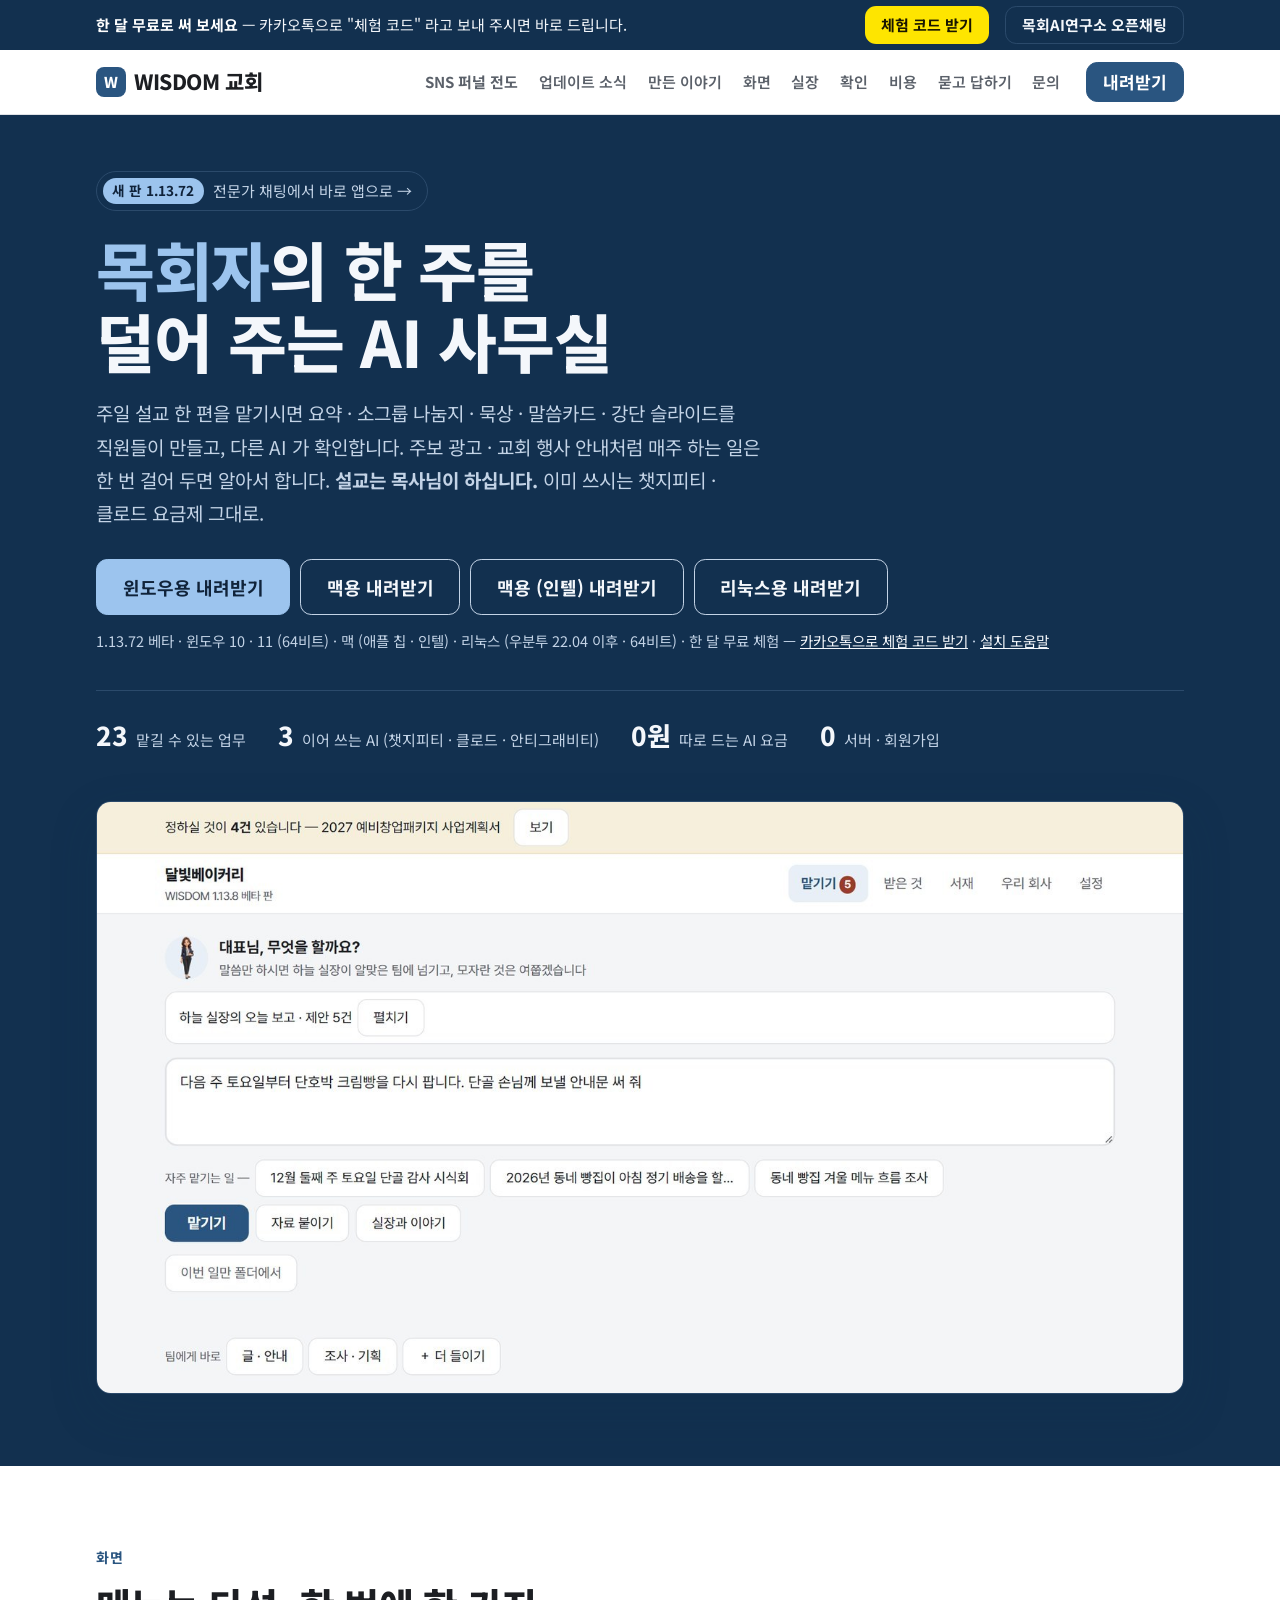
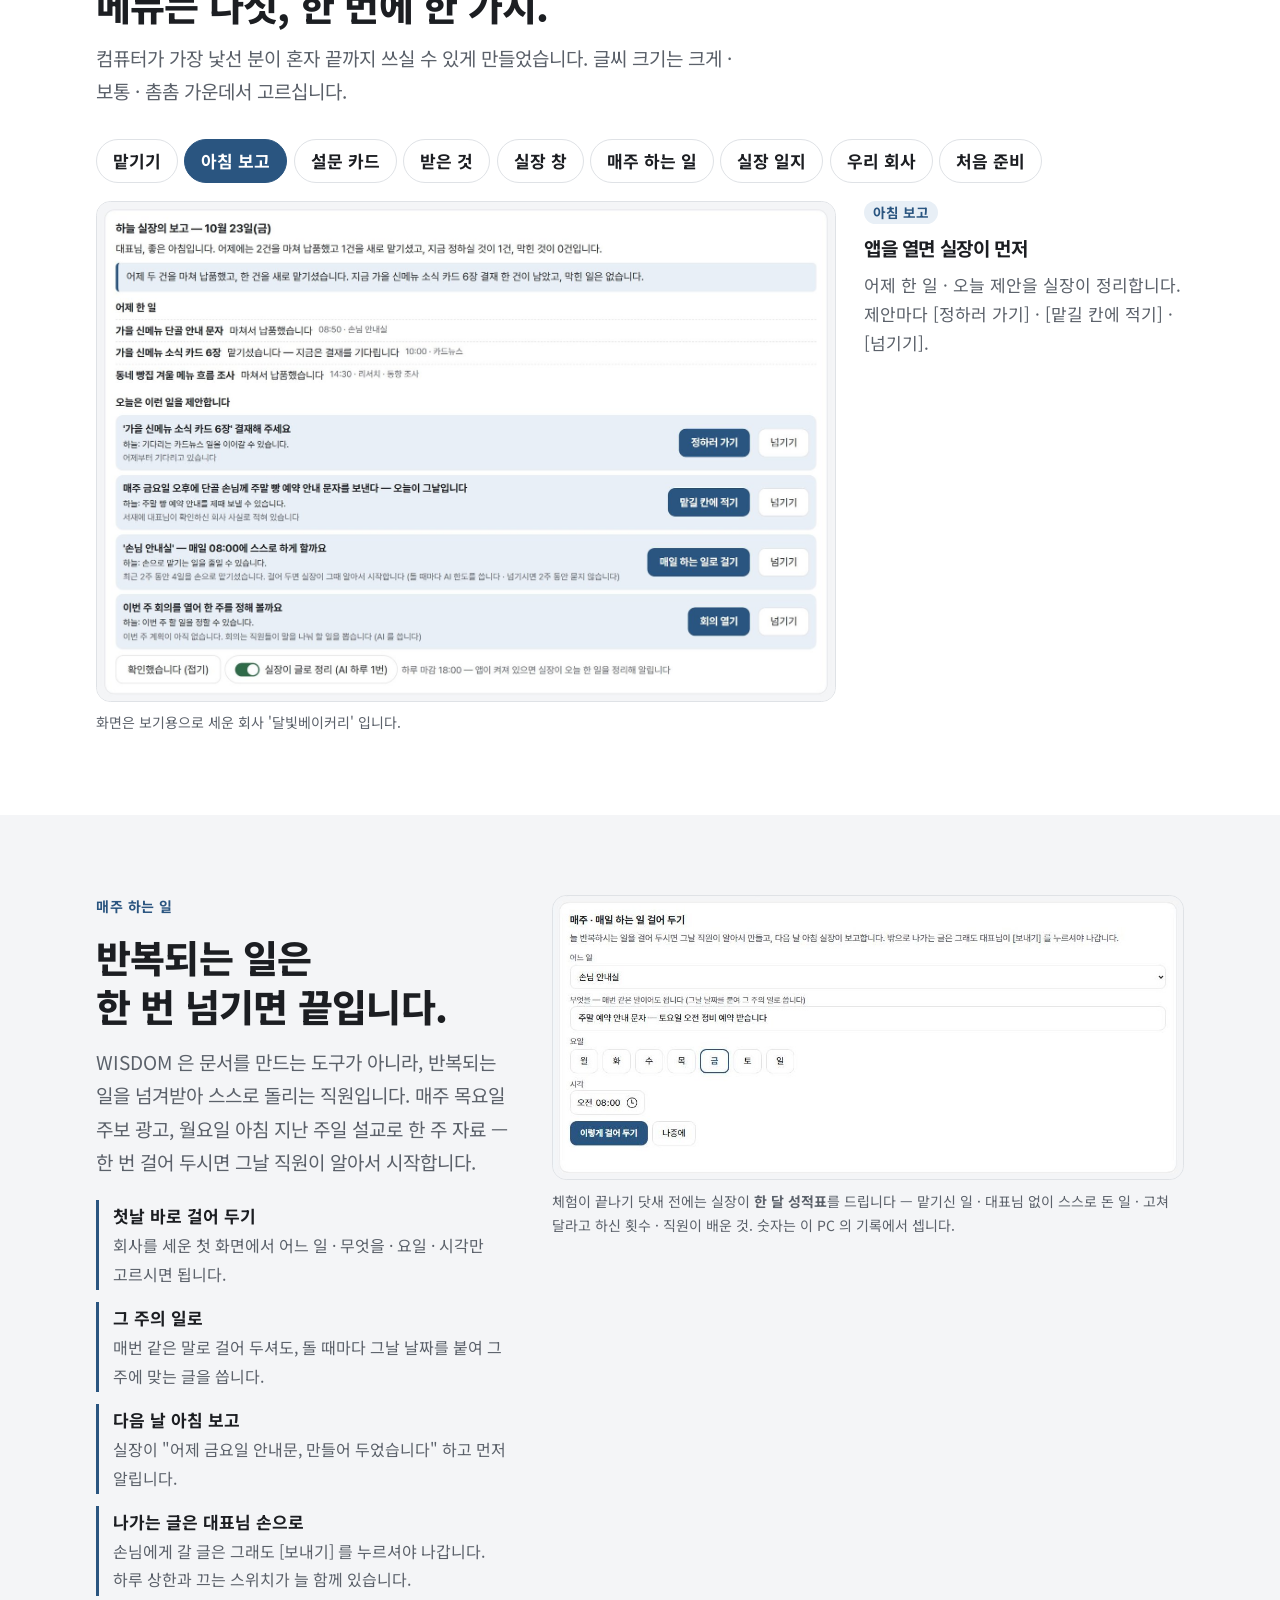
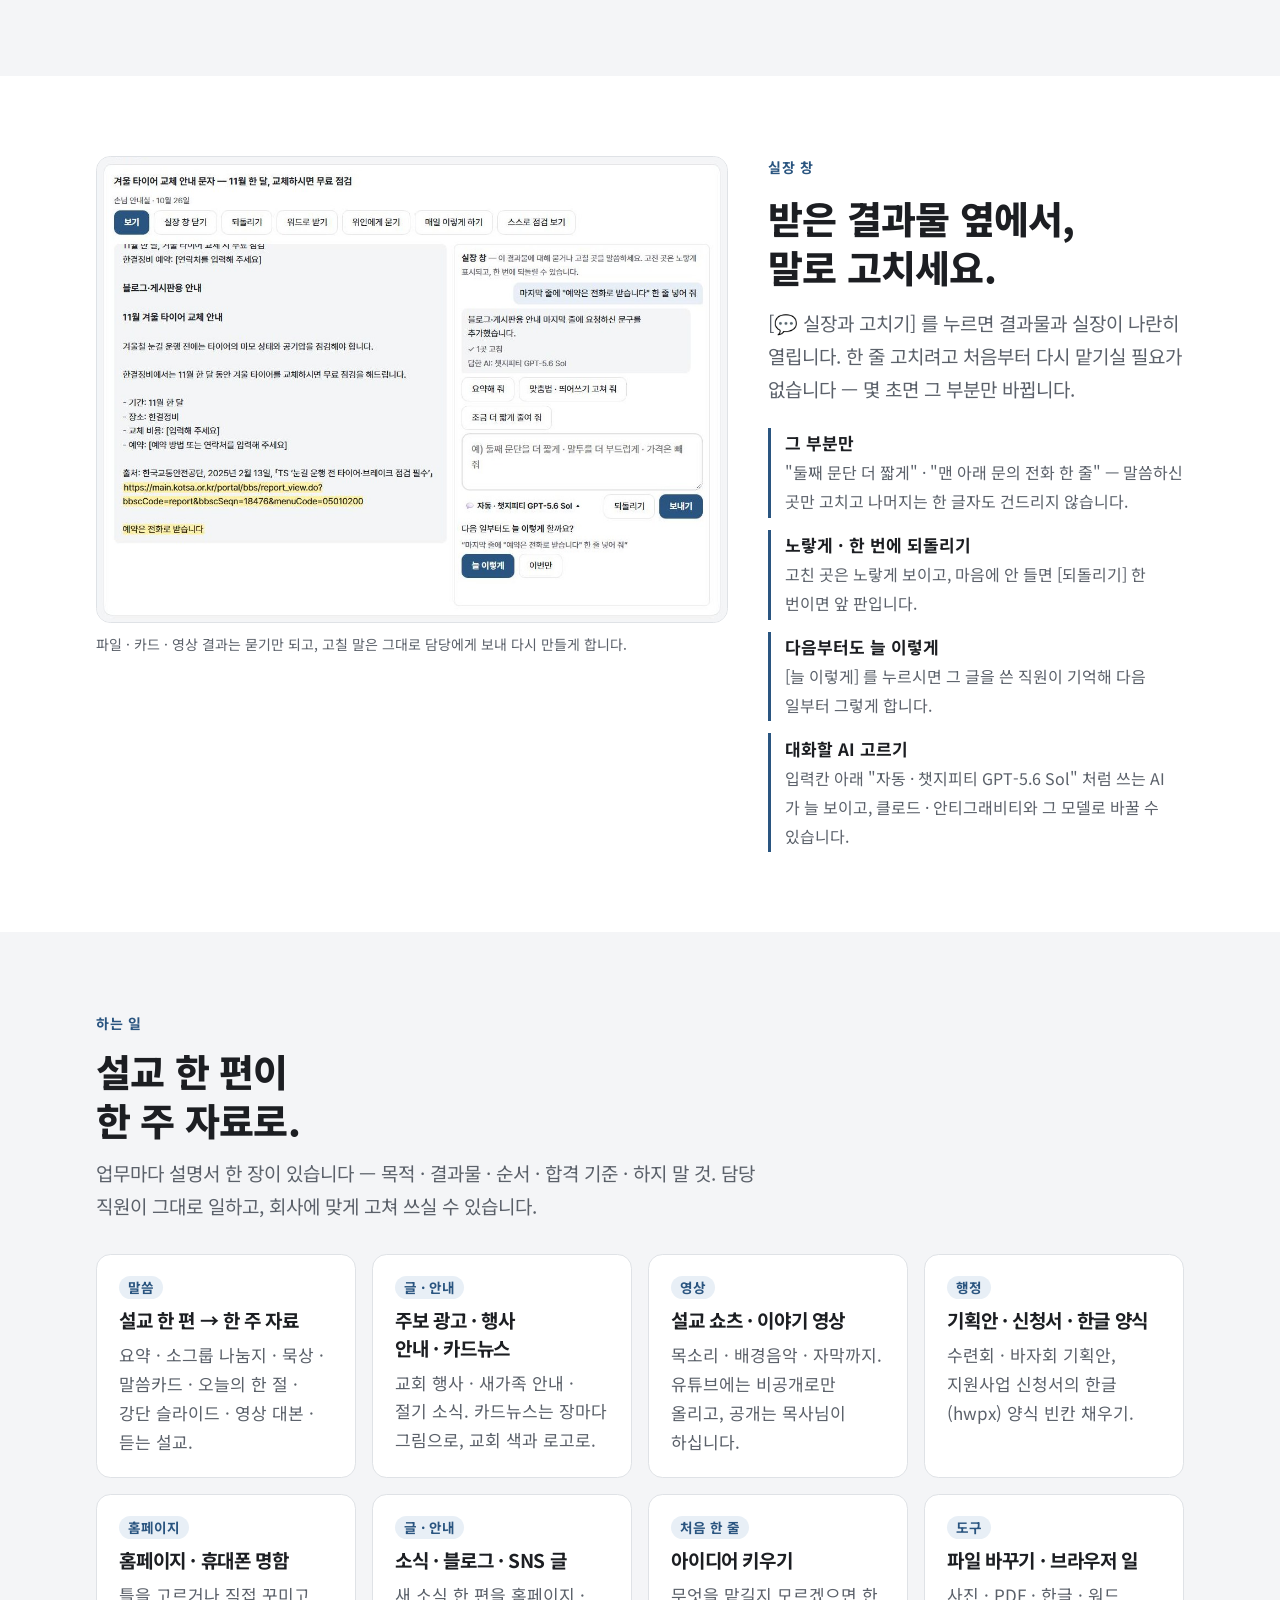
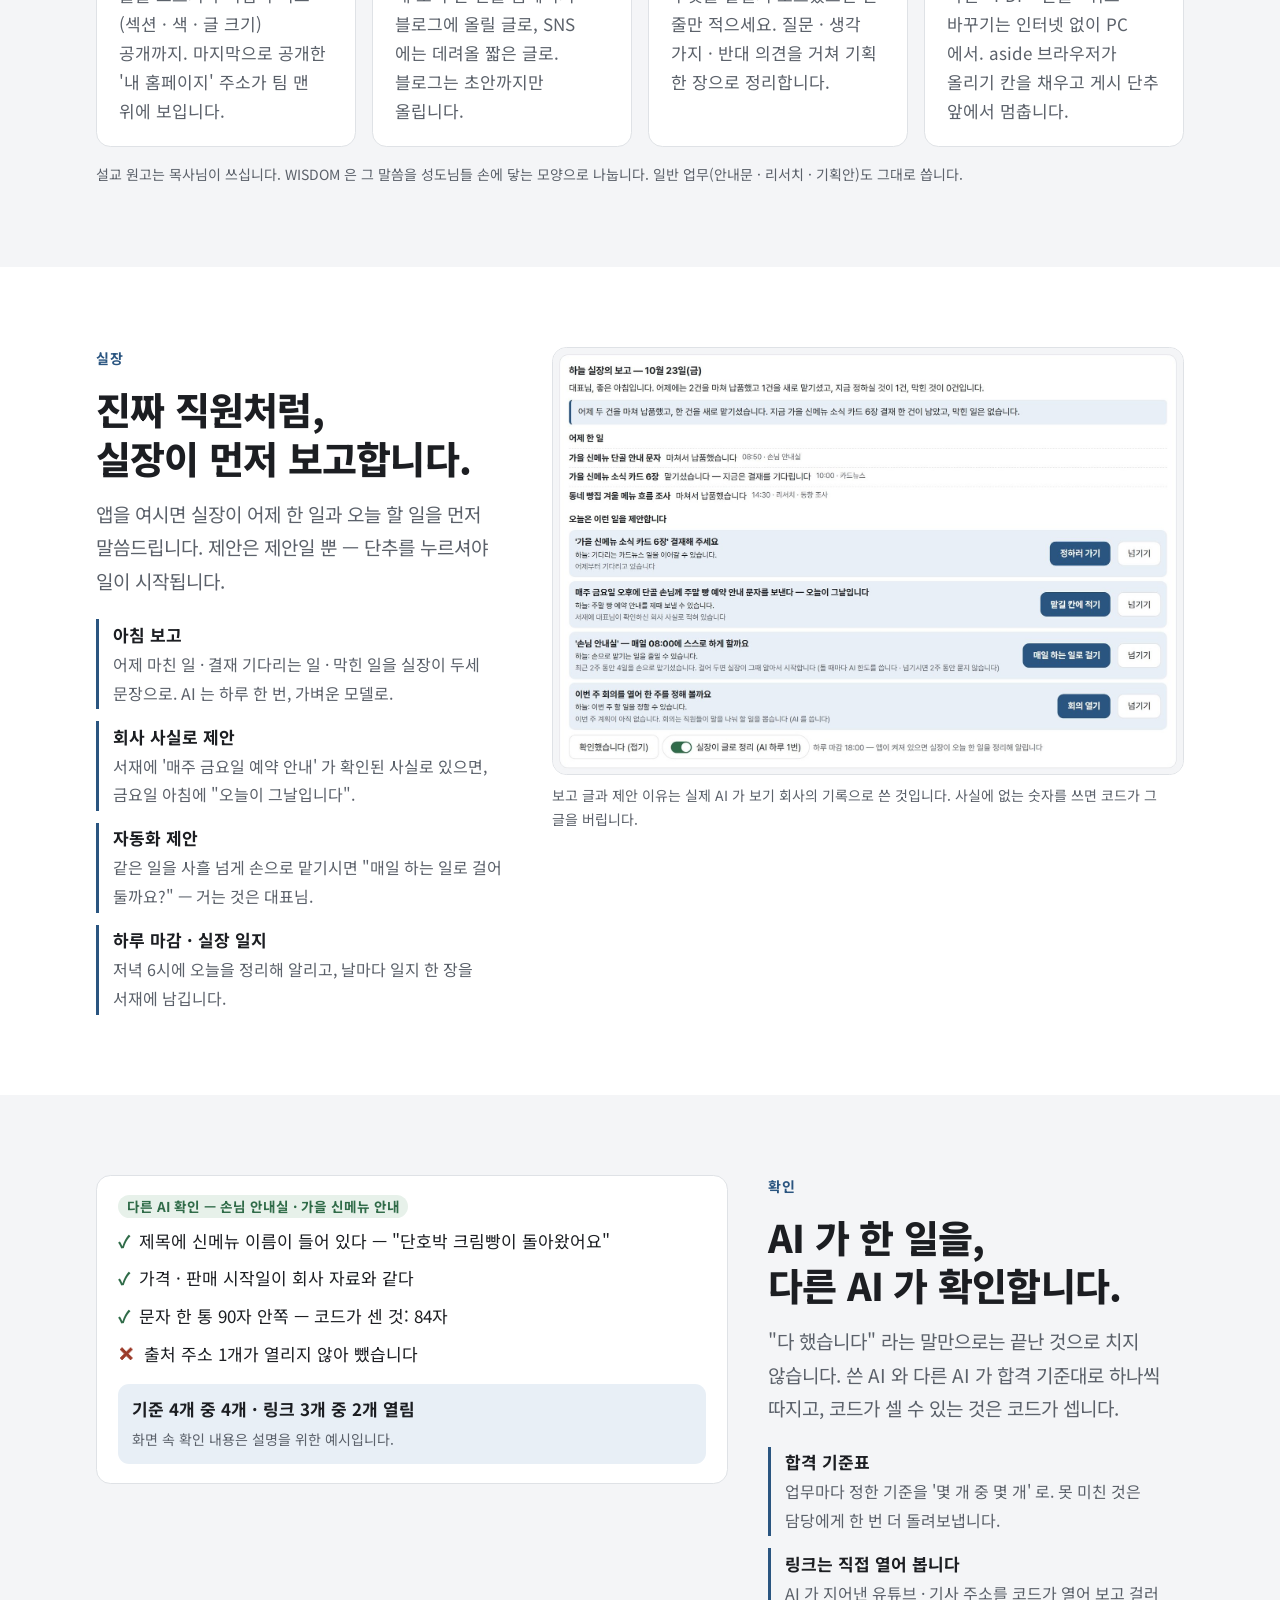
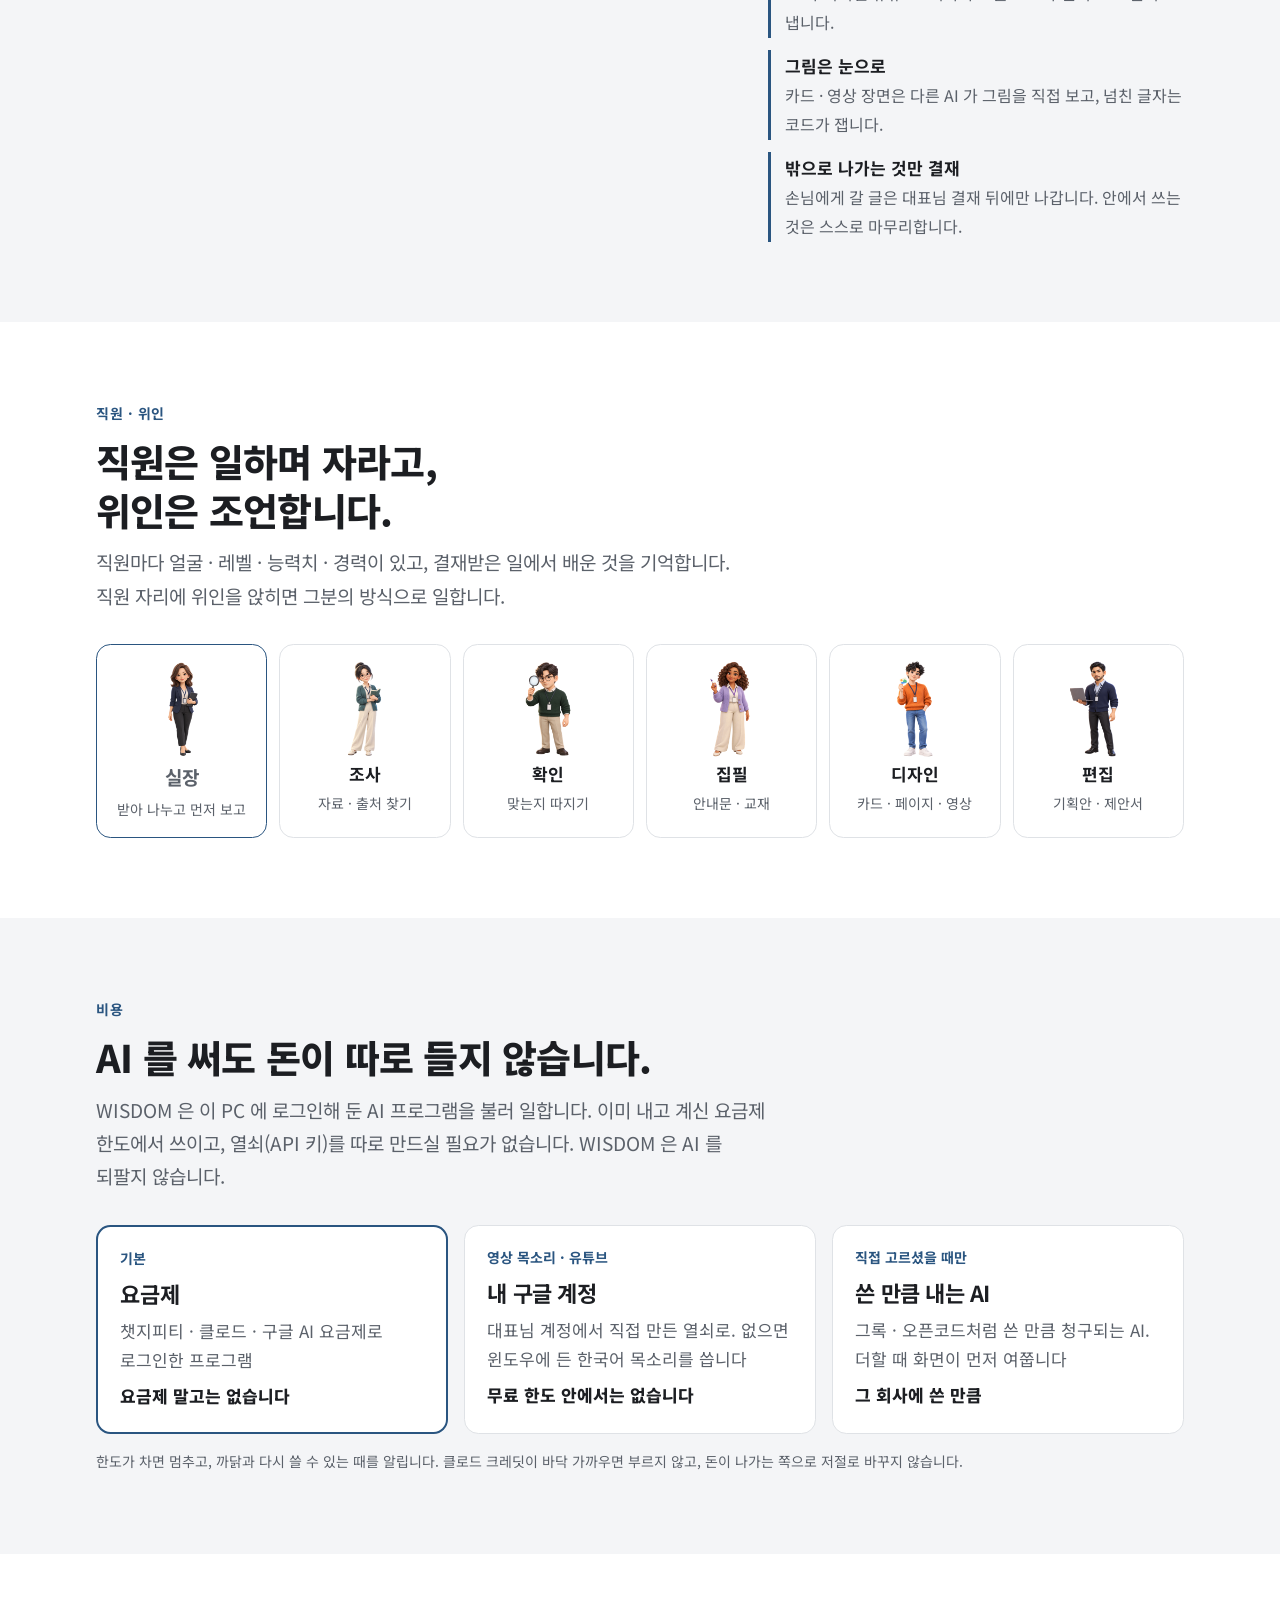
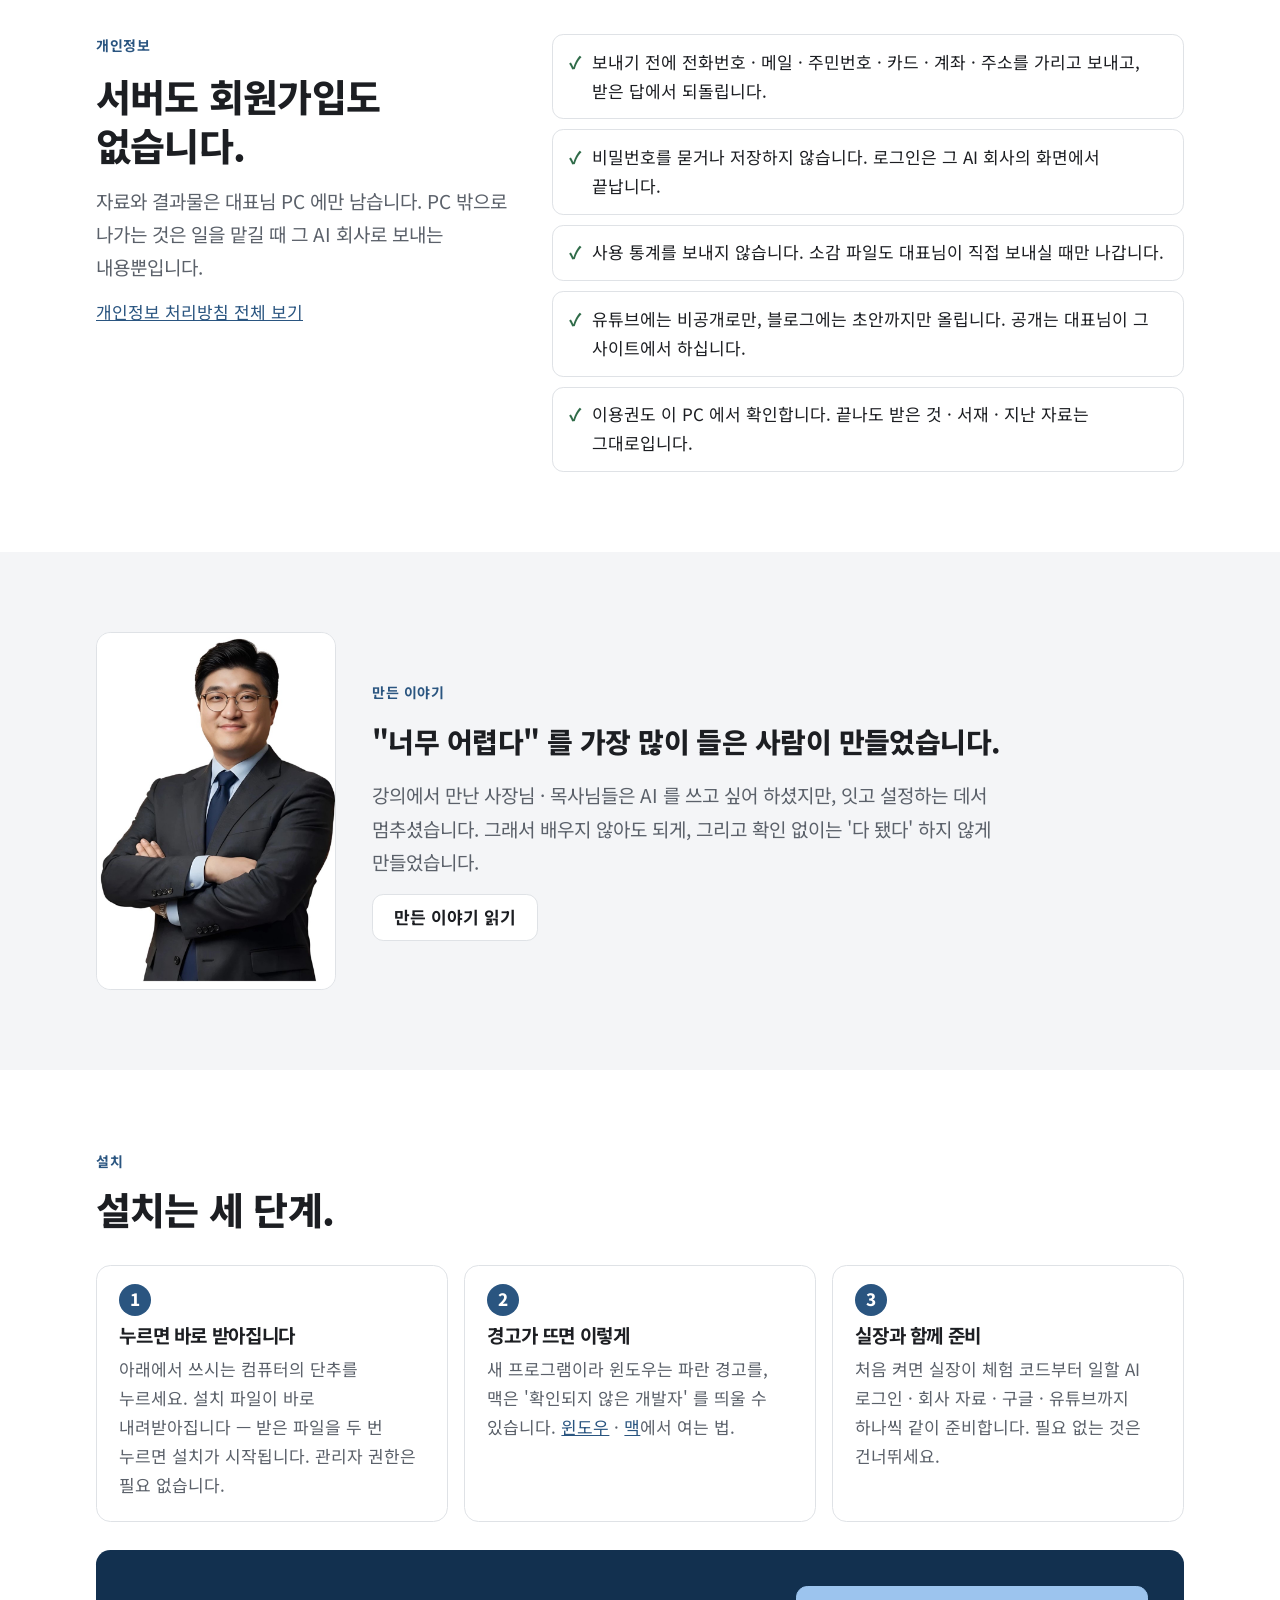
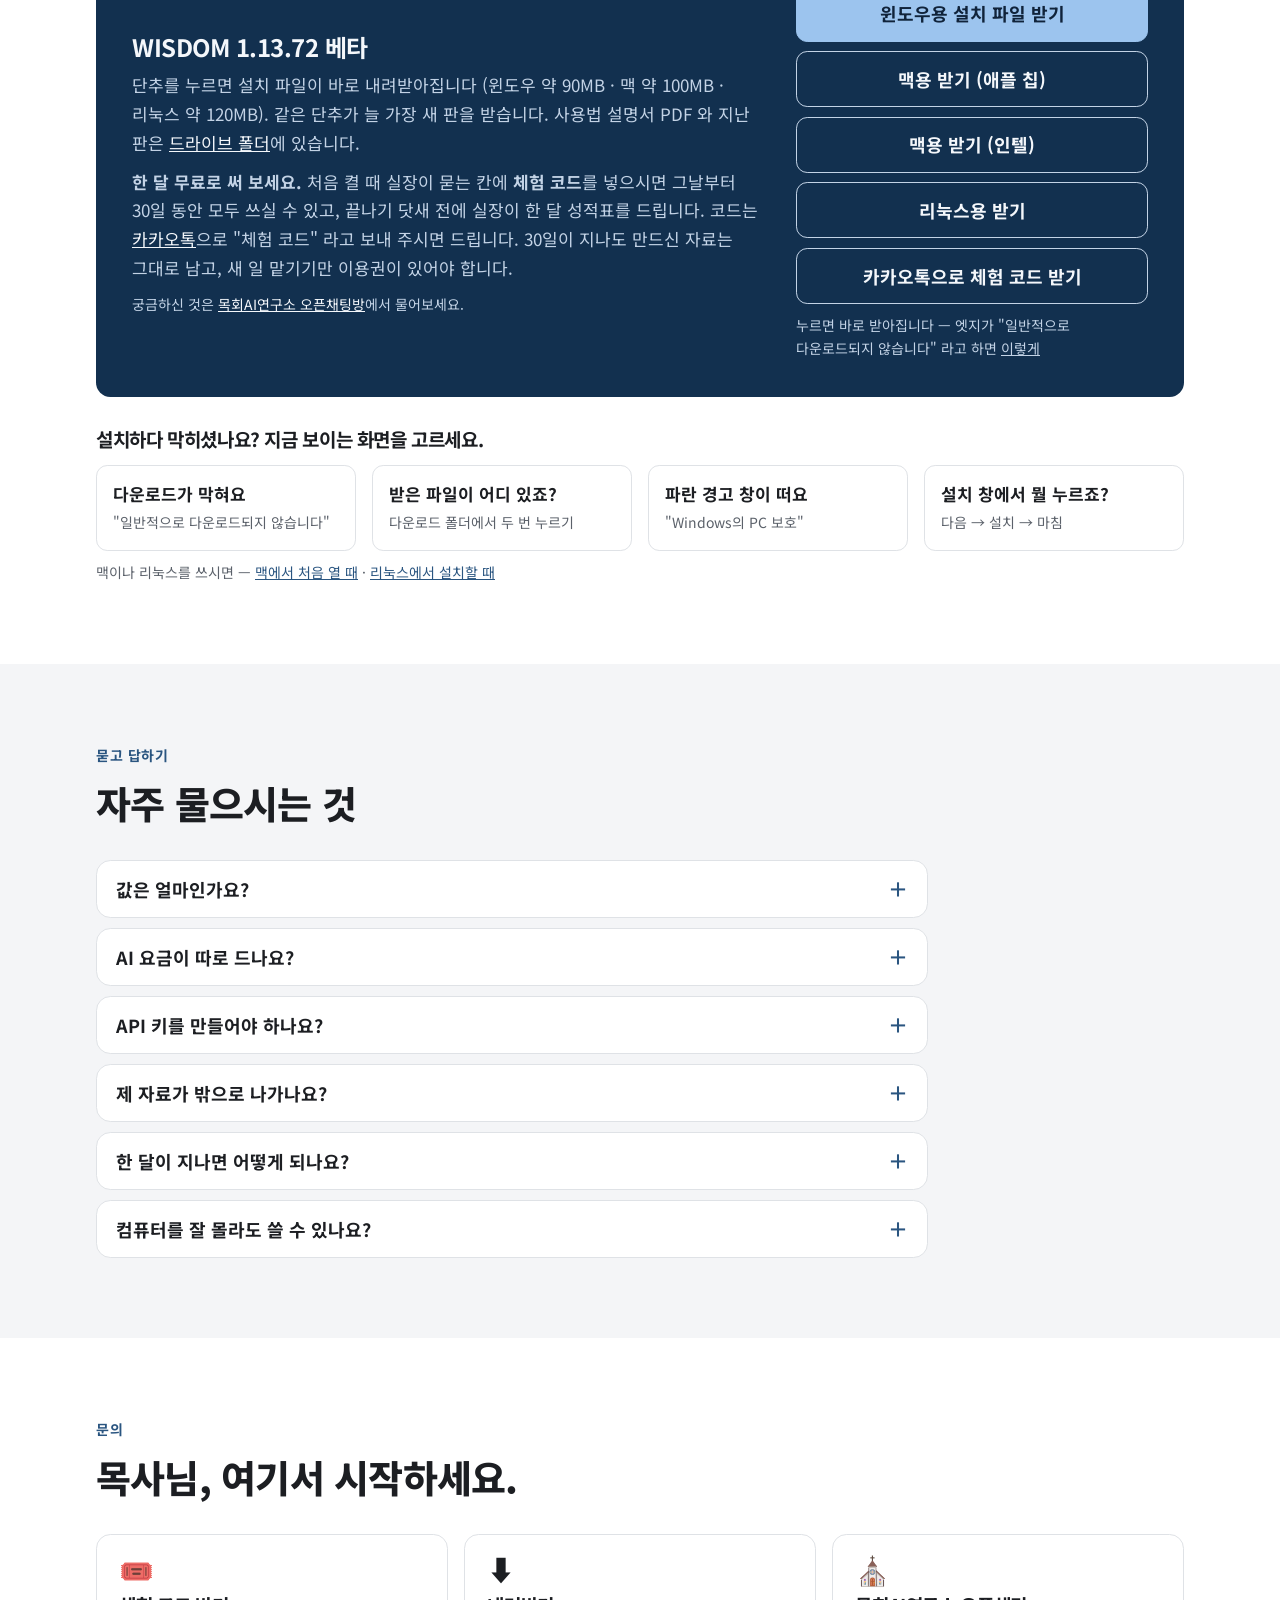
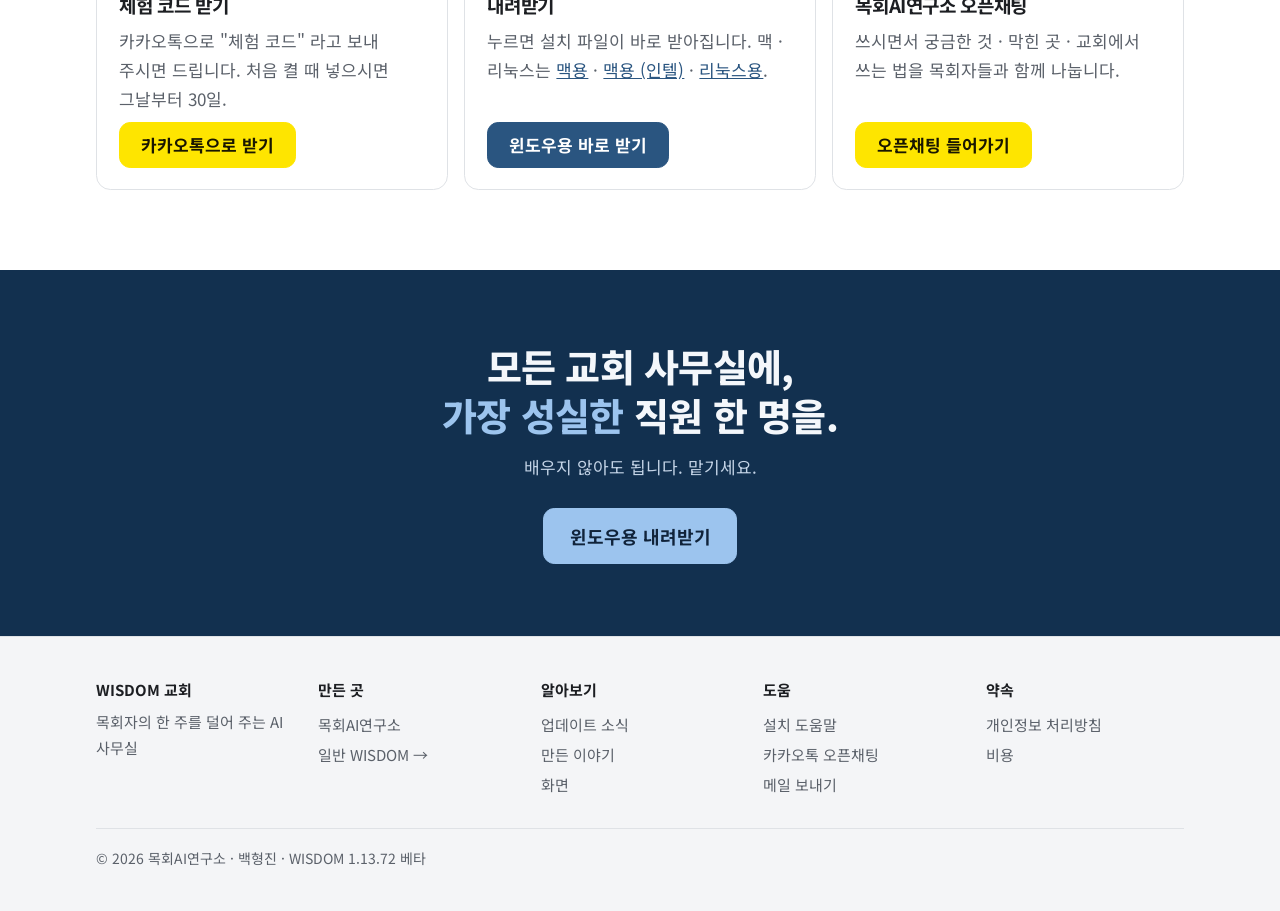
==== commit 85036140: "1.13.72 (윈도우) — 전문가 채팅에서 바로 앱으로" ====
--- a/church/index.html
+++ b/church/index.html
@@ -29,7 +29,7 @@
 <main id="main">
 <section class="hero" id="top">
   <div class="wrap">
-    <a class="pill" href="../updates.html"><b>새 판 1.13.71</b> 전문가 채팅을 찾기 쉽게 →</a>
+    <a class="pill" href="../updates.html"><b>새 판 1.13.72</b> 전문가 채팅에서 바로 앱으로 →</a>
     <h1><em>목회자</em>의 한 주를<br>덜어 주는 AI 사무실</h1>
     <p class="lead">주일 설교 한 편을 맡기시면 요약 · 소그룹 나눔지 · 묵상 · 말씀카드 · 강단 슬라이드를 직원들이 만들고, 다른 AI 가 확인합니다.
       주보 광고 · 교회 행사 안내처럼 매주 하는 일은 한 번 걸어 두면 알아서 합니다. <b>설교는 목사님이 하십니다.</b> 이미 쓰시는 챗지피티 · 클로드 요금제 그대로.</p>
@@ -39,7 +39,7 @@
       <a class="btn big" href="https://drive.usercontent.google.com/download?id=1jWQ5K6unzf87TFseXKDonnCIFrvl4HJV&export=download&confirm=t">맥용 (인텔) 내려받기</a>
       <a class="btn big" href="https://drive.usercontent.google.com/download?id=1G4w0XSQneakXwANMDuXqgMqlIocNkkys&export=download&confirm=t">리눅스용 내려받기</a>
     </div>
-    <p class="note">1.13.71 베타 · 윈도우 10 · 11 (64비트) · 맥 (애플 칩 · 인텔) · 리눅스 (우분투 22.04 이후 · 64비트) · 한 달 무료 체험 — <a href="https://open.kakao.com/o/smi51Hqi" target="_blank" rel="noopener">카카오톡으로 체험 코드 받기</a> · <a href="../install.html">설치 도움말</a></p>
+    <p class="note">1.13.72 베타 · 윈도우 10 · 11 (64비트) · 맥 (애플 칩 · 인텔) · 리눅스 (우분투 22.04 이후 · 64비트) · 한 달 무료 체험 — <a href="https://open.kakao.com/o/smi51Hqi" target="_blank" rel="noopener">카카오톡으로 체험 코드 받기</a> · <a href="../install.html">설치 도움말</a></p>
     <div class="facts" aria-label="WISDOM 한눈에">
       <div><b>23</b> 맡길 수 있는 업무</div>
       <div><b>3</b> 이어 쓰는 AI (챗지피티 · 클로드 · 안티그래비티)</div>
@@ -231,7 +231,7 @@
     </div>
     <div class="get">
       <div>
-        <h3 style="font-size:24px">WISDOM 1.13.71 베타</h3>
+        <h3 style="font-size:24px">WISDOM 1.13.72 베타</h3>
         <p style="margin-top:.4rem">단추를 누르면 설치 파일이 바로 내려받아집니다 (윈도우 약 90MB · 맥 약 100MB · 리눅스 약 120MB). 같은 단추가 늘 가장 새 판을 받습니다. 사용법 설명서 PDF 와 지난 판은 <a href="https://drive.google.com/drive/folders/1mOP1srYSzNv9KvTLAzX6_mm_RlCM41Ka?usp=sharing" target="_blank" rel="noopener">드라이브 폴더</a>에 있습니다.</p>
         <p style="margin-top:.6rem"><b>한 달 무료로 써 보세요.</b> 처음 켤 때 실장이 묻는 칸에 <b>체험 코드</b>를 넣으시면 그날부터 30일 동안 모두 쓰실 수 있고, 끝나기 닷새 전에 실장이 한 달 성적표를 드립니다.
           코드는 <a href="https://open.kakao.com/o/smi51Hqi" target="_blank" rel="noopener">카카오톡</a>으로 "체험 코드" 라고 보내 주시면 드립니다. 30일이 지나도 만드신 자료는 그대로 남고, 새 일 맡기기만 이용권이 있어야 합니다.</p>
@@ -302,7 +302,7 @@
     <div><b>도움</b><a href="../install.html">설치 도움말</a><a href="https://open.kakao.com/o/g8xjXlIg" target="_blank" rel="noopener">카카오톡 오픈채팅</a><a href="mailto:backhung65@gmail.com">메일 보내기</a></div>
     <div><b>약속</b><a href="../privacy.html">개인정보 처리방침</a><a href="#cost">비용</a></div>
   </div>
-  <p class="last">© 2026 목회AI연구소 · 백형진 · WISDOM 1.13.71 베타</p>
+  <p class="last">© 2026 목회AI연구소 · 백형진 · WISDOM 1.13.72 베타</p>
 </div></footer>
 
 <script>
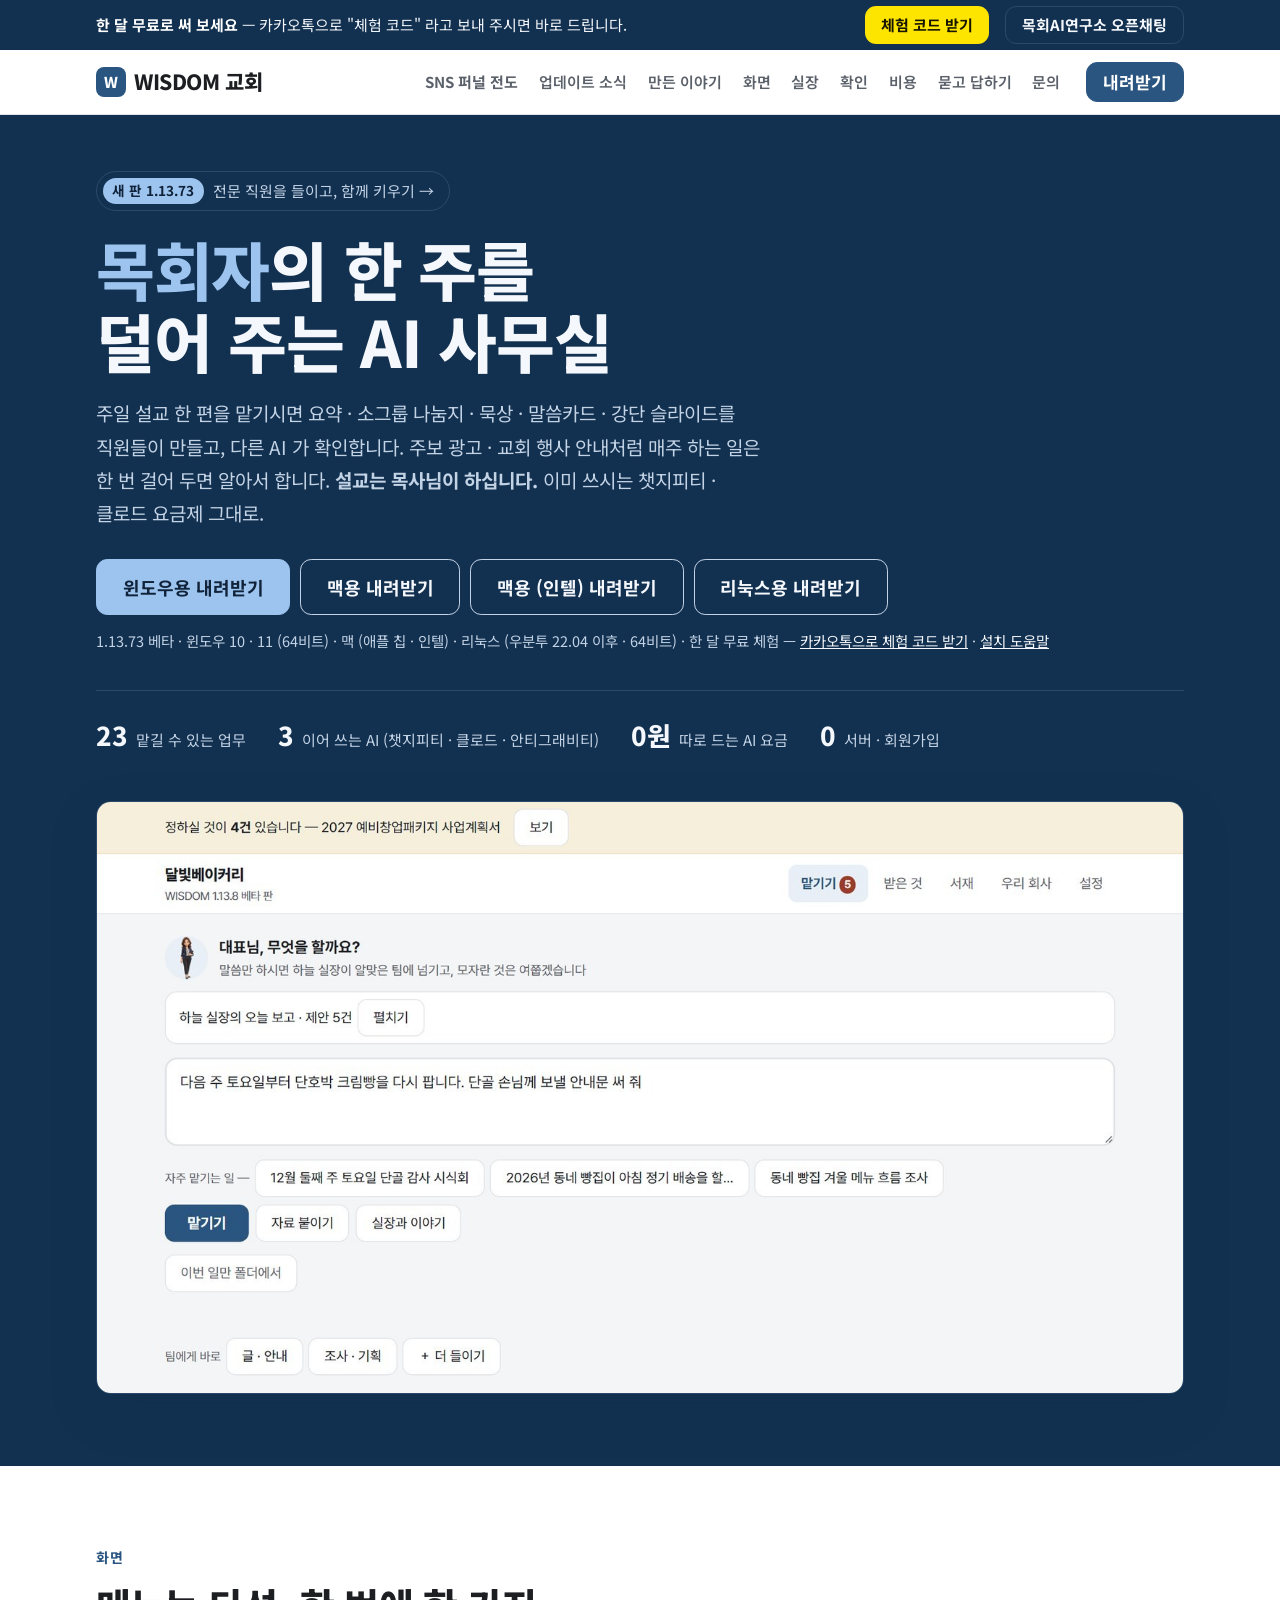
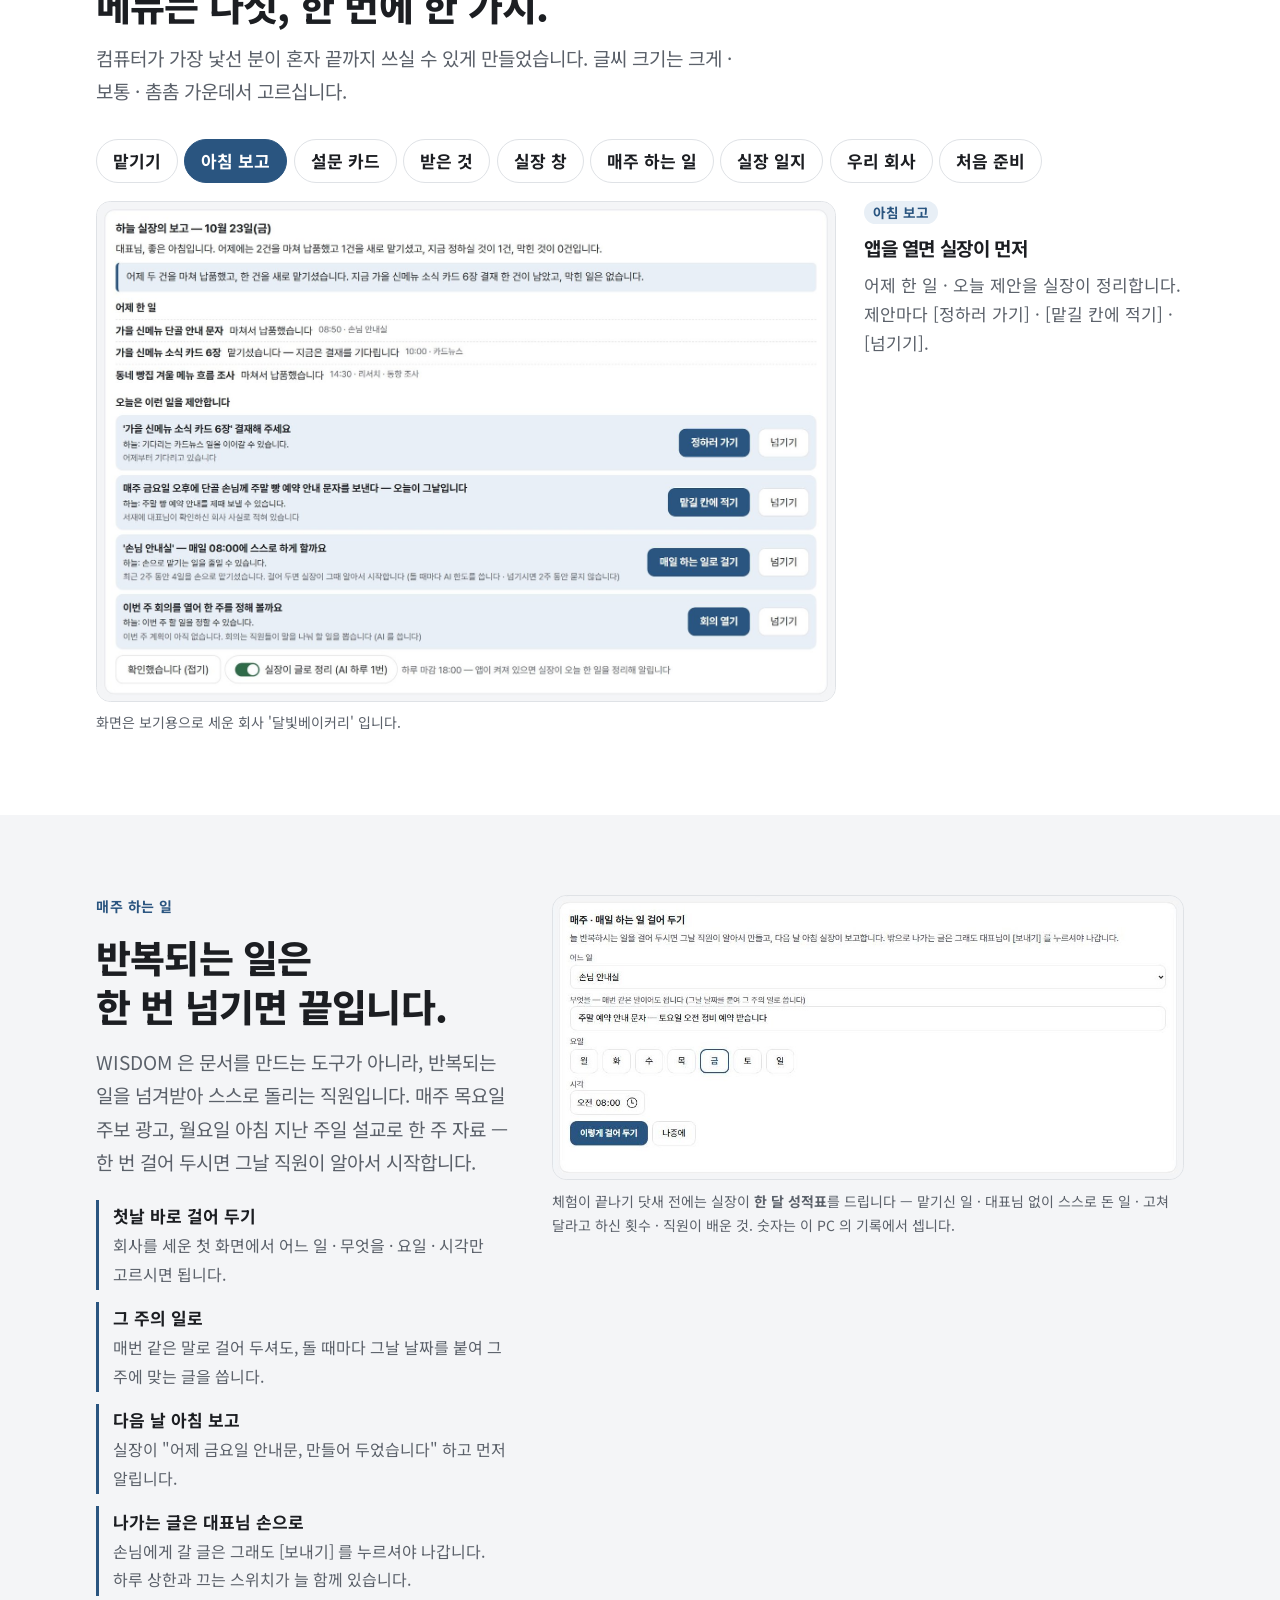
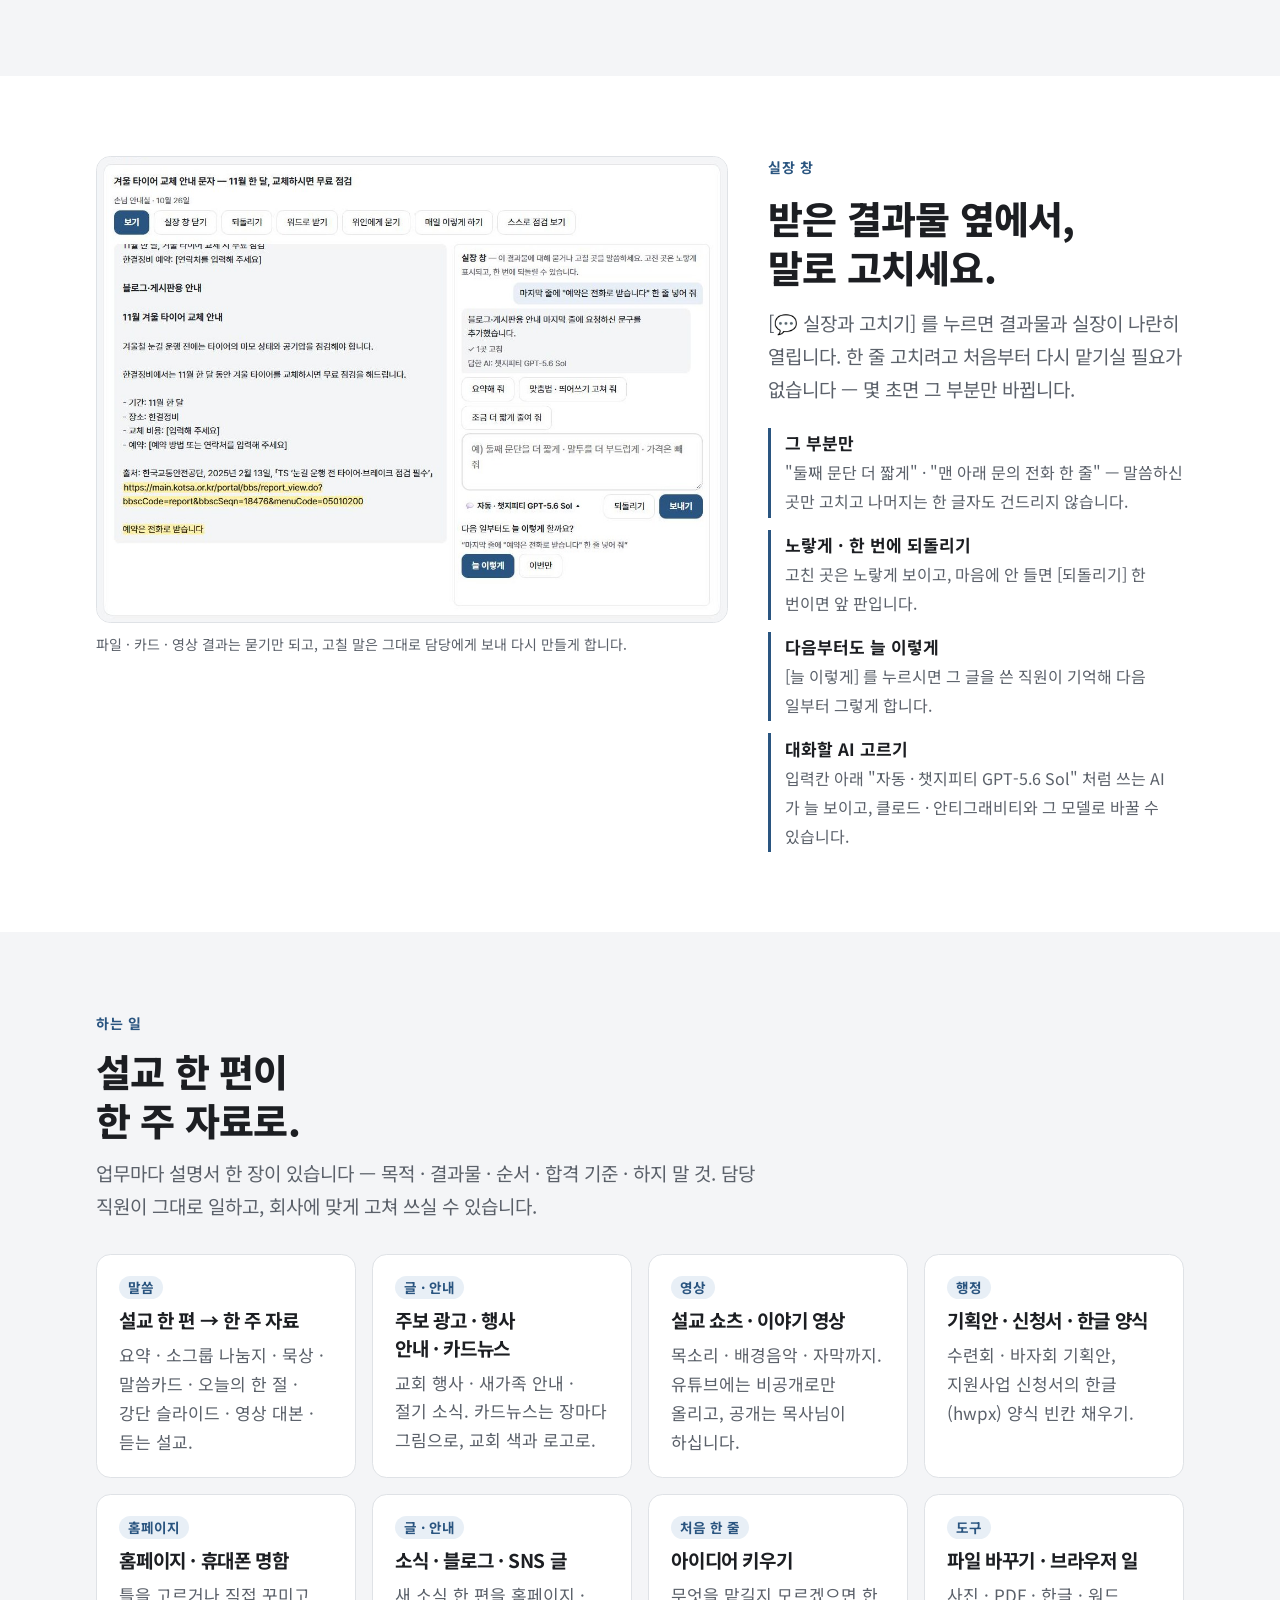
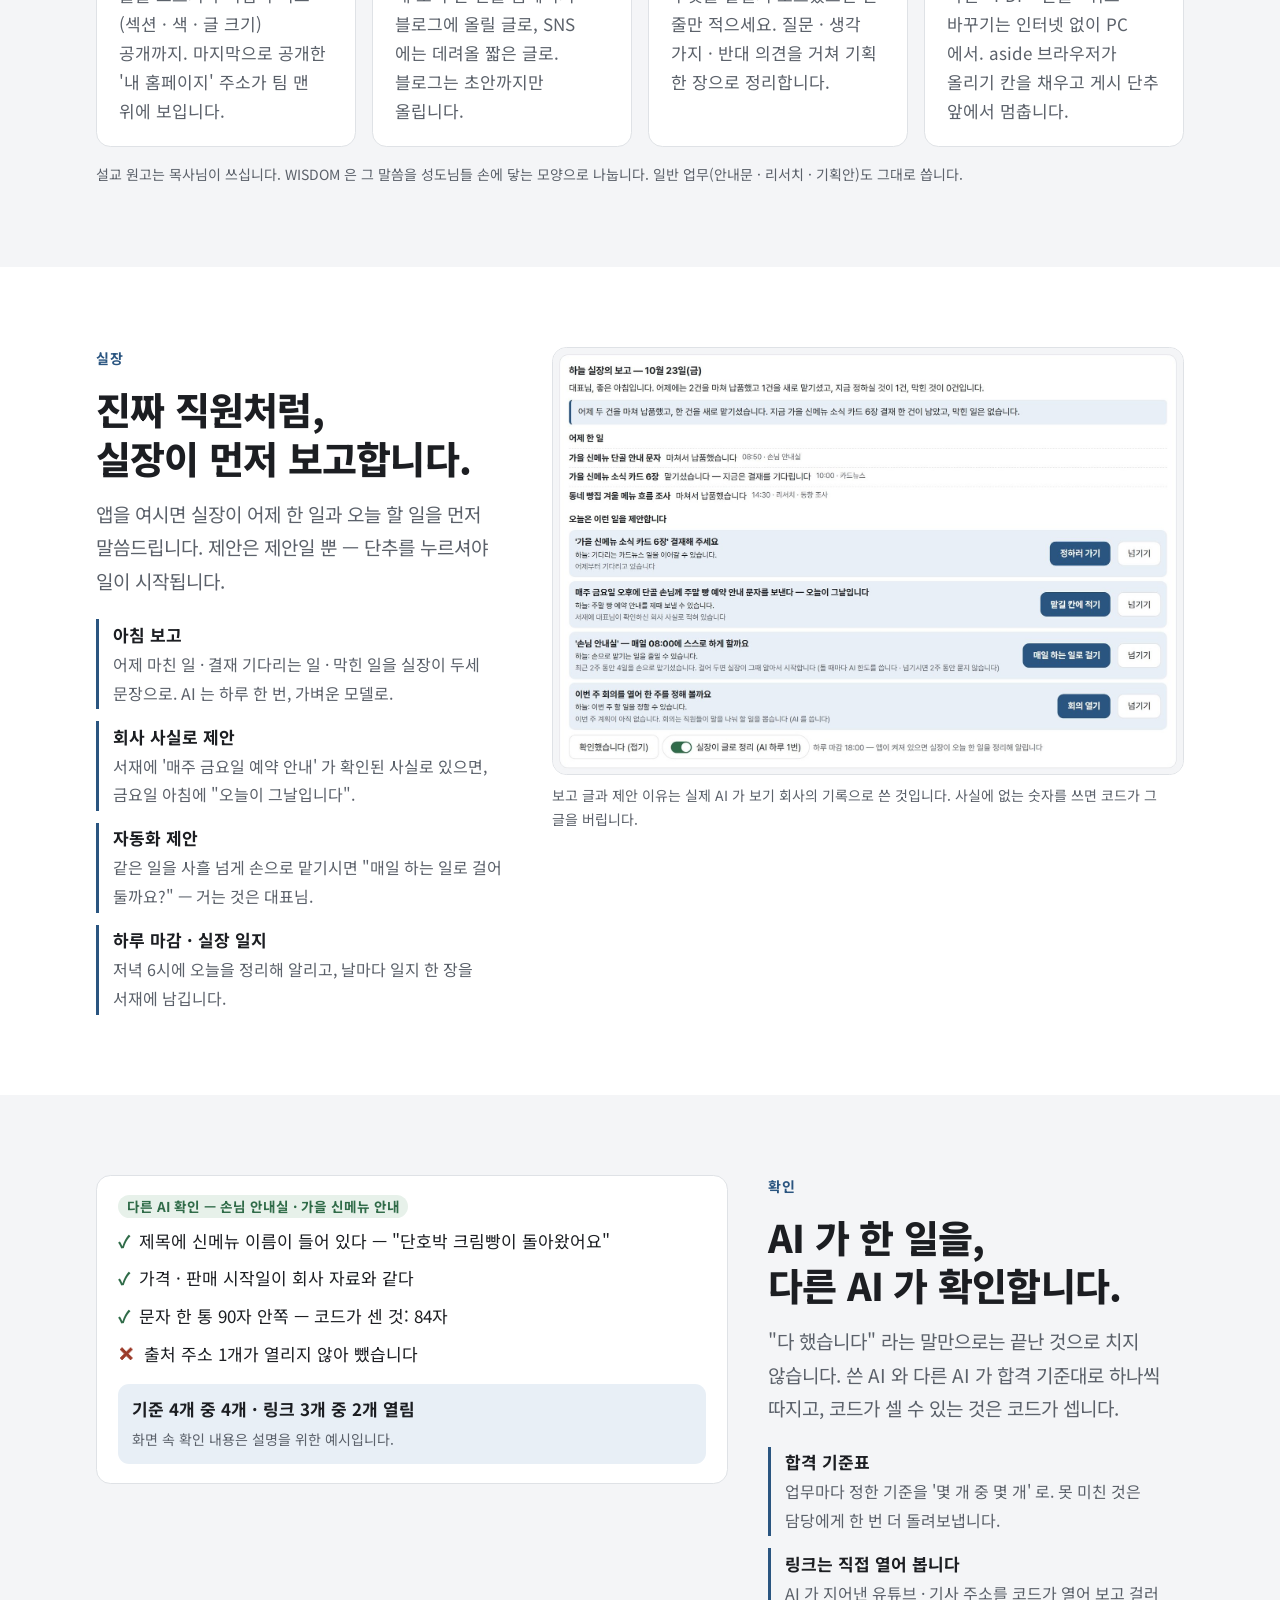
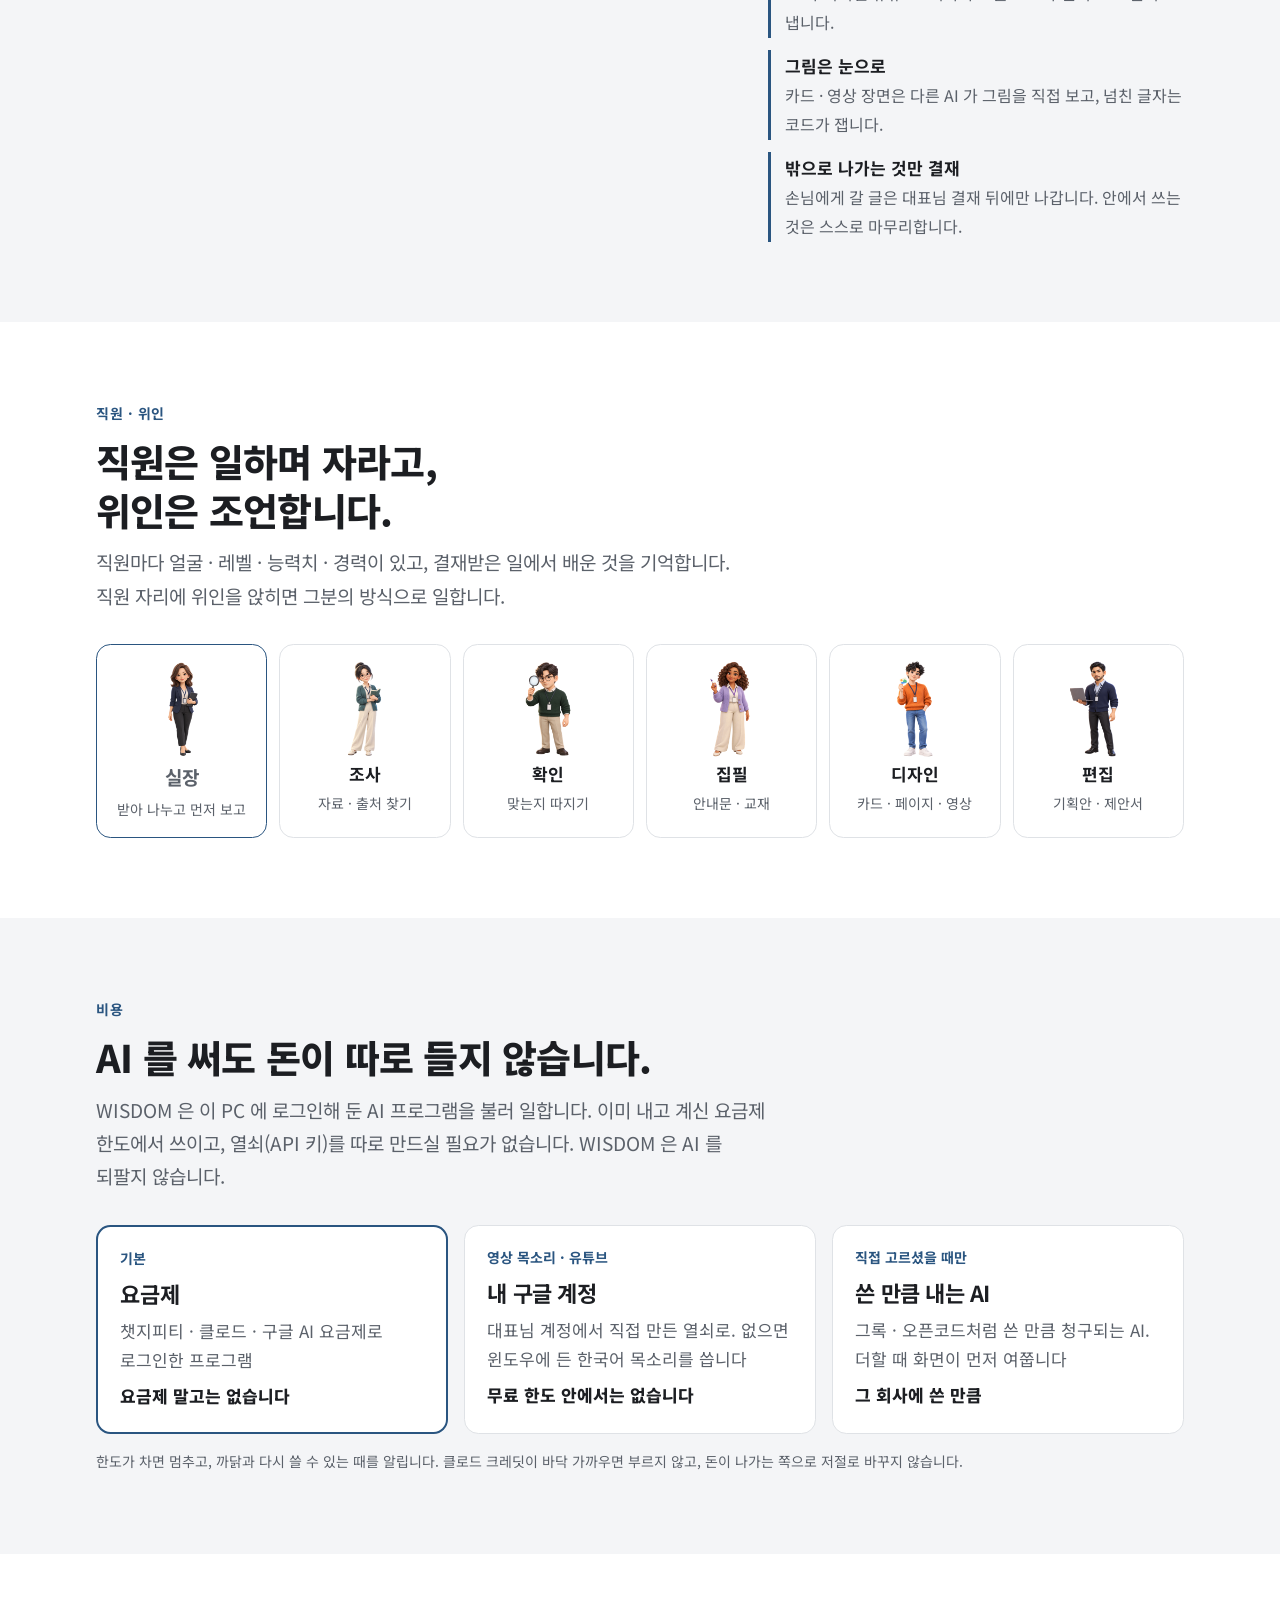
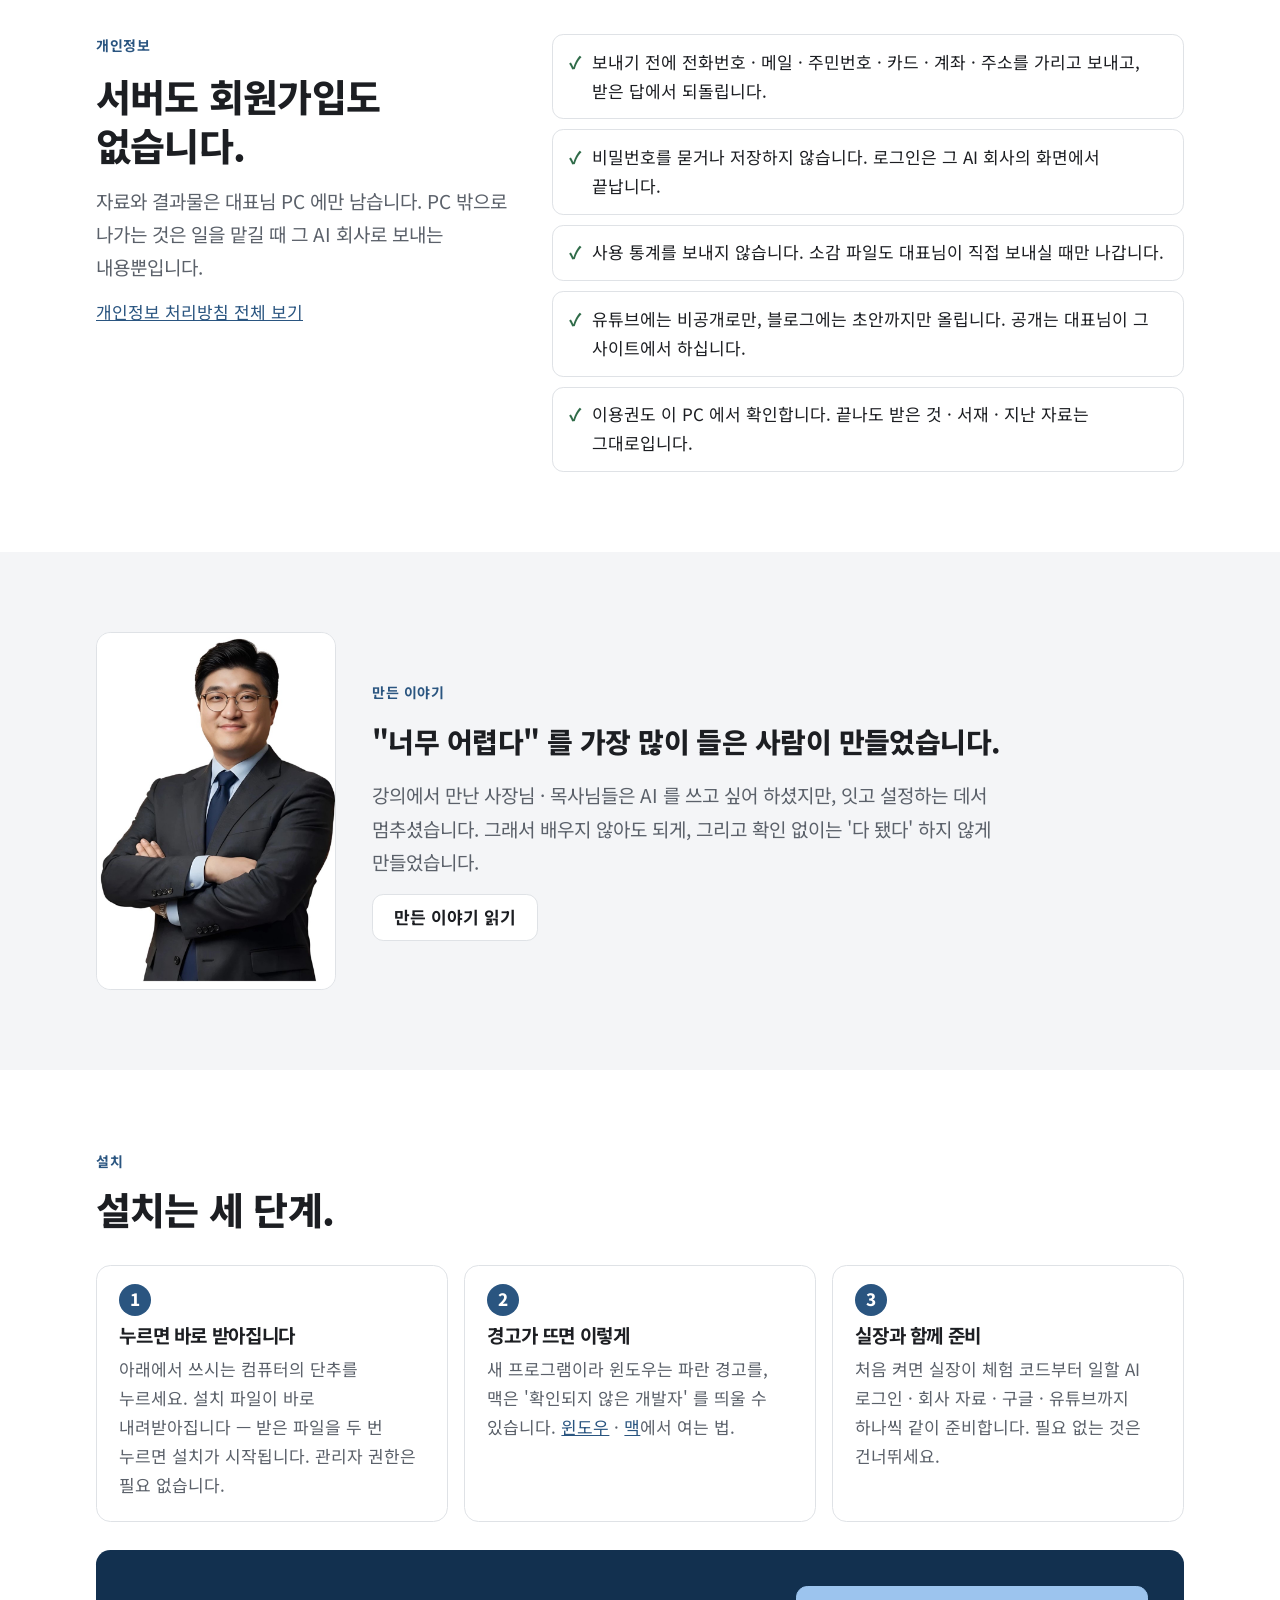
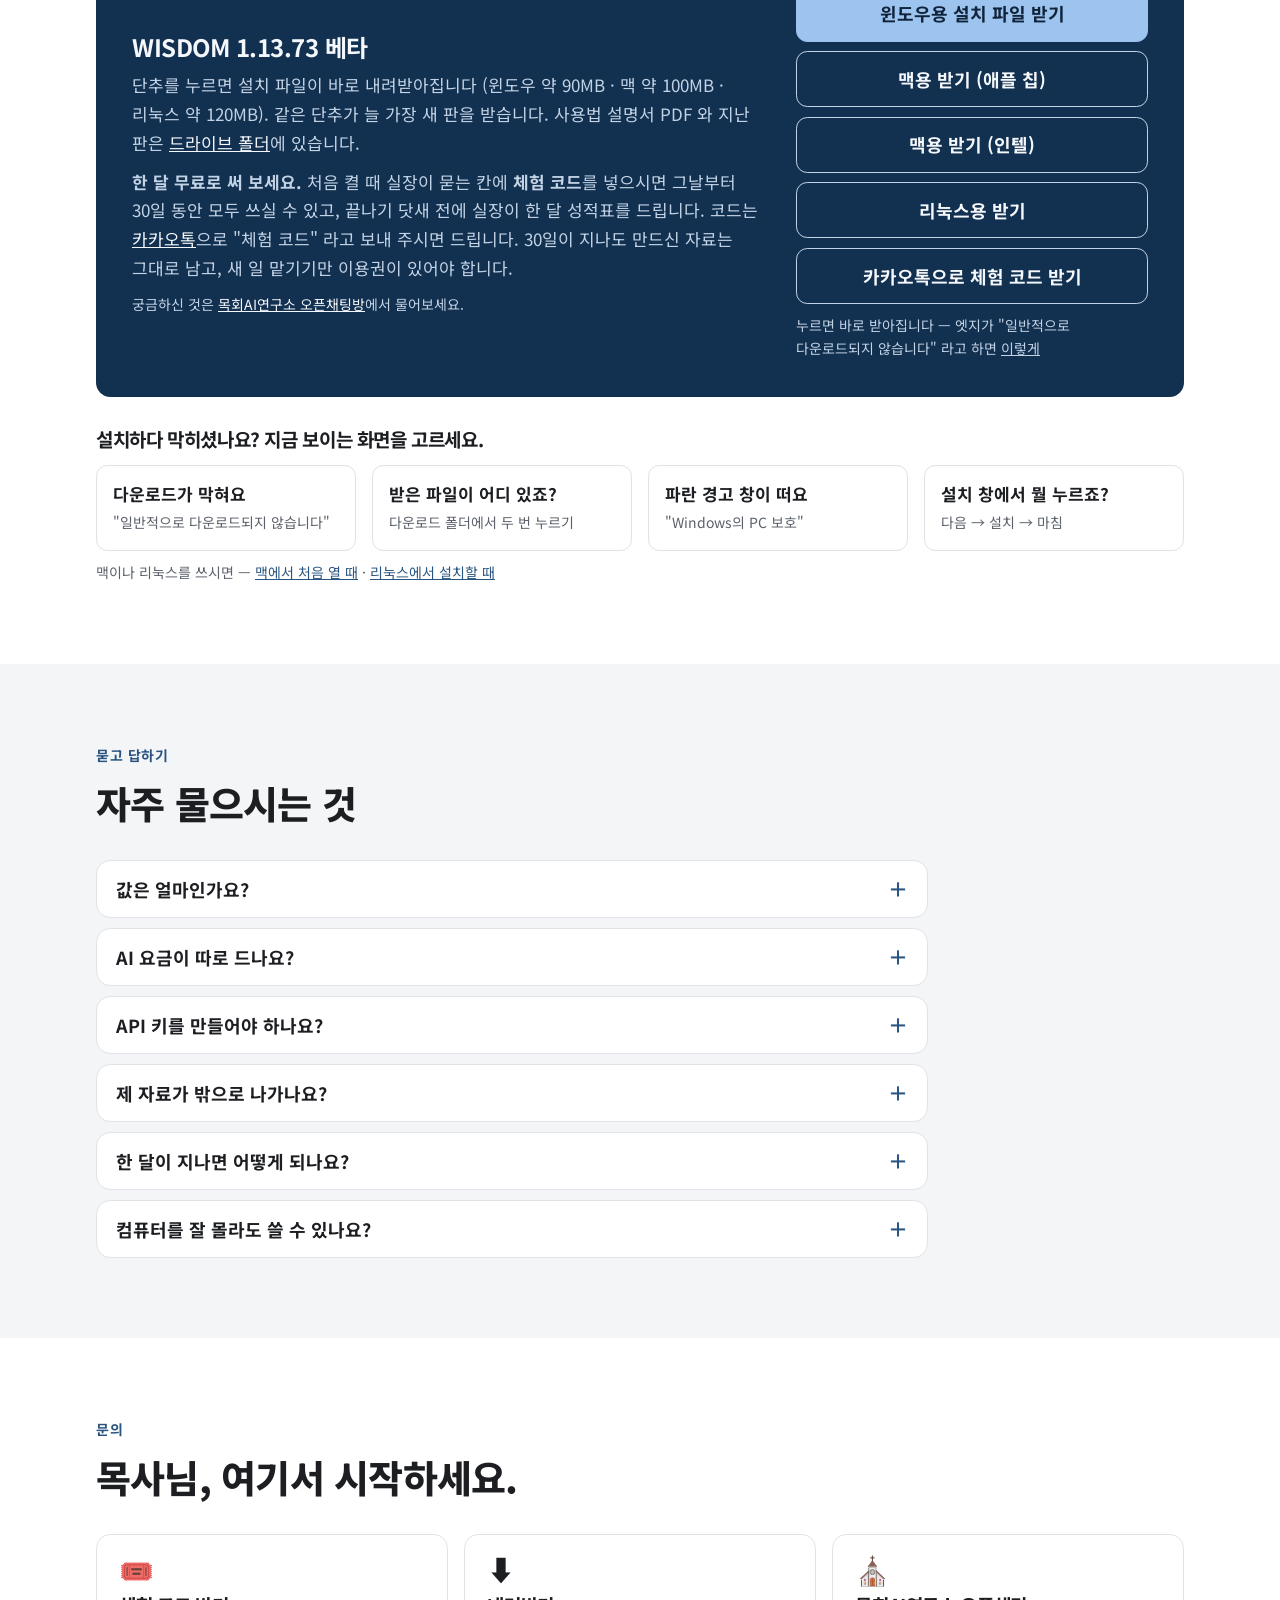
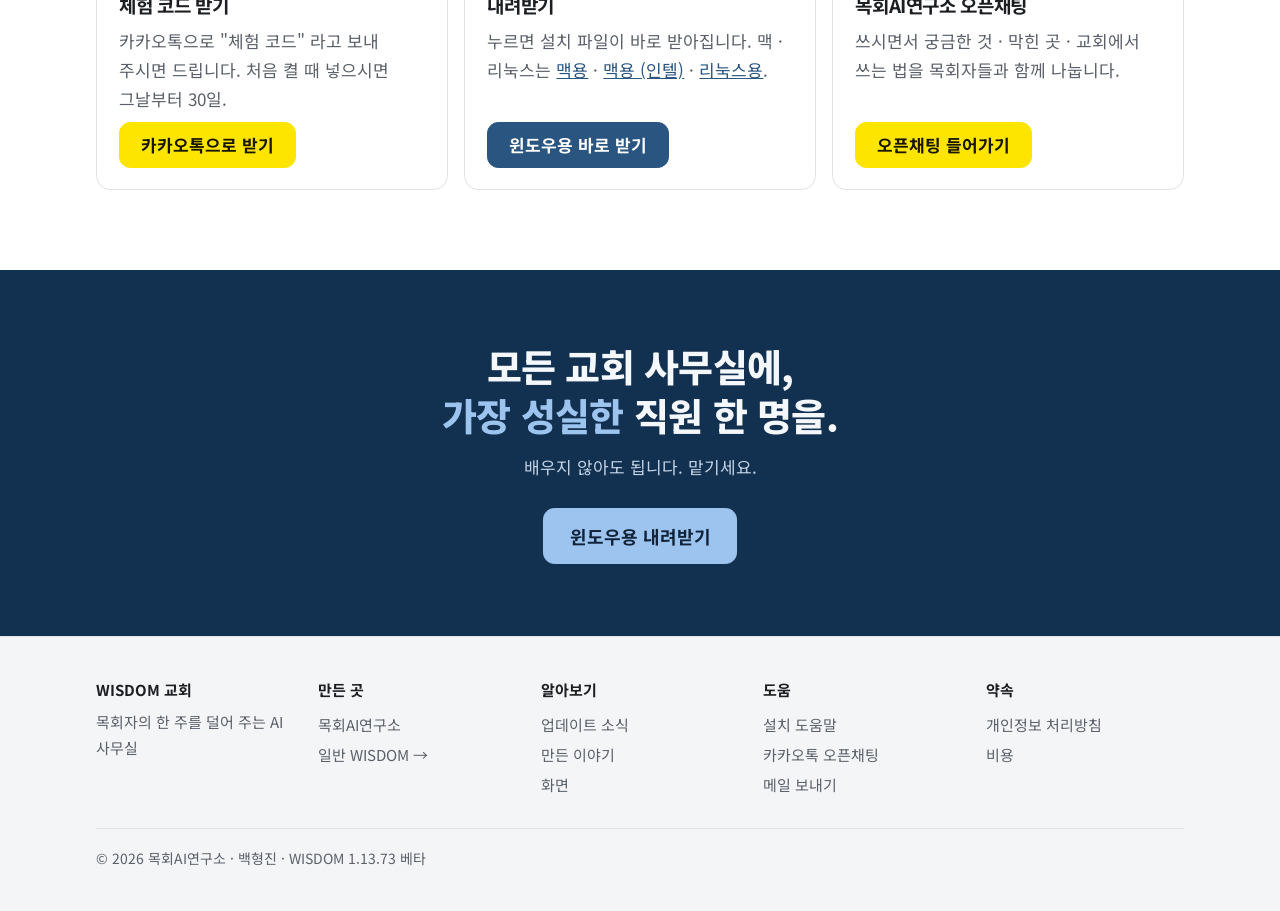
==== commit 1bc285e8: "1.13.73 (윈도우) — 전문 직원을 들이고, 함께 키우기" ====
--- a/church/index.html
+++ b/church/index.html
@@ -29,7 +29,7 @@
 <main id="main">
 <section class="hero" id="top">
   <div class="wrap">
-    <a class="pill" href="../updates.html"><b>새 판 1.13.72</b> 전문가 채팅에서 바로 앱으로 →</a>
+    <a class="pill" href="../updates.html"><b>새 판 1.13.73</b> 전문 직원을 들이고, 함께 키우기 →</a>
     <h1><em>목회자</em>의 한 주를<br>덜어 주는 AI 사무실</h1>
     <p class="lead">주일 설교 한 편을 맡기시면 요약 · 소그룹 나눔지 · 묵상 · 말씀카드 · 강단 슬라이드를 직원들이 만들고, 다른 AI 가 확인합니다.
       주보 광고 · 교회 행사 안내처럼 매주 하는 일은 한 번 걸어 두면 알아서 합니다. <b>설교는 목사님이 하십니다.</b> 이미 쓰시는 챗지피티 · 클로드 요금제 그대로.</p>
@@ -39,7 +39,7 @@
       <a class="btn big" href="https://drive.usercontent.google.com/download?id=1jWQ5K6unzf87TFseXKDonnCIFrvl4HJV&export=download&confirm=t">맥용 (인텔) 내려받기</a>
       <a class="btn big" href="https://drive.usercontent.google.com/download?id=1G4w0XSQneakXwANMDuXqgMqlIocNkkys&export=download&confirm=t">리눅스용 내려받기</a>
     </div>
-    <p class="note">1.13.72 베타 · 윈도우 10 · 11 (64비트) · 맥 (애플 칩 · 인텔) · 리눅스 (우분투 22.04 이후 · 64비트) · 한 달 무료 체험 — <a href="https://open.kakao.com/o/smi51Hqi" target="_blank" rel="noopener">카카오톡으로 체험 코드 받기</a> · <a href="../install.html">설치 도움말</a></p>
+    <p class="note">1.13.73 베타 · 윈도우 10 · 11 (64비트) · 맥 (애플 칩 · 인텔) · 리눅스 (우분투 22.04 이후 · 64비트) · 한 달 무료 체험 — <a href="https://open.kakao.com/o/smi51Hqi" target="_blank" rel="noopener">카카오톡으로 체험 코드 받기</a> · <a href="../install.html">설치 도움말</a></p>
     <div class="facts" aria-label="WISDOM 한눈에">
       <div><b>23</b> 맡길 수 있는 업무</div>
       <div><b>3</b> 이어 쓰는 AI (챗지피티 · 클로드 · 안티그래비티)</div>
@@ -231,7 +231,7 @@
     </div>
     <div class="get">
       <div>
-        <h3 style="font-size:24px">WISDOM 1.13.72 베타</h3>
+        <h3 style="font-size:24px">WISDOM 1.13.73 베타</h3>
         <p style="margin-top:.4rem">단추를 누르면 설치 파일이 바로 내려받아집니다 (윈도우 약 90MB · 맥 약 100MB · 리눅스 약 120MB). 같은 단추가 늘 가장 새 판을 받습니다. 사용법 설명서 PDF 와 지난 판은 <a href="https://drive.google.com/drive/folders/1mOP1srYSzNv9KvTLAzX6_mm_RlCM41Ka?usp=sharing" target="_blank" rel="noopener">드라이브 폴더</a>에 있습니다.</p>
         <p style="margin-top:.6rem"><b>한 달 무료로 써 보세요.</b> 처음 켤 때 실장이 묻는 칸에 <b>체험 코드</b>를 넣으시면 그날부터 30일 동안 모두 쓰실 수 있고, 끝나기 닷새 전에 실장이 한 달 성적표를 드립니다.
           코드는 <a href="https://open.kakao.com/o/smi51Hqi" target="_blank" rel="noopener">카카오톡</a>으로 "체험 코드" 라고 보내 주시면 드립니다. 30일이 지나도 만드신 자료는 그대로 남고, 새 일 맡기기만 이용권이 있어야 합니다.</p>
@@ -302,7 +302,7 @@
     <div><b>도움</b><a href="../install.html">설치 도움말</a><a href="https://open.kakao.com/o/g8xjXlIg" target="_blank" rel="noopener">카카오톡 오픈채팅</a><a href="mailto:backhung65@gmail.com">메일 보내기</a></div>
     <div><b>약속</b><a href="../privacy.html">개인정보 처리방침</a><a href="#cost">비용</a></div>
   </div>
-  <p class="last">© 2026 목회AI연구소 · 백형진 · WISDOM 1.13.72 베타</p>
+  <p class="last">© 2026 목회AI연구소 · 백형진 · WISDOM 1.13.73 베타</p>
 </div></footer>
 
 <script>
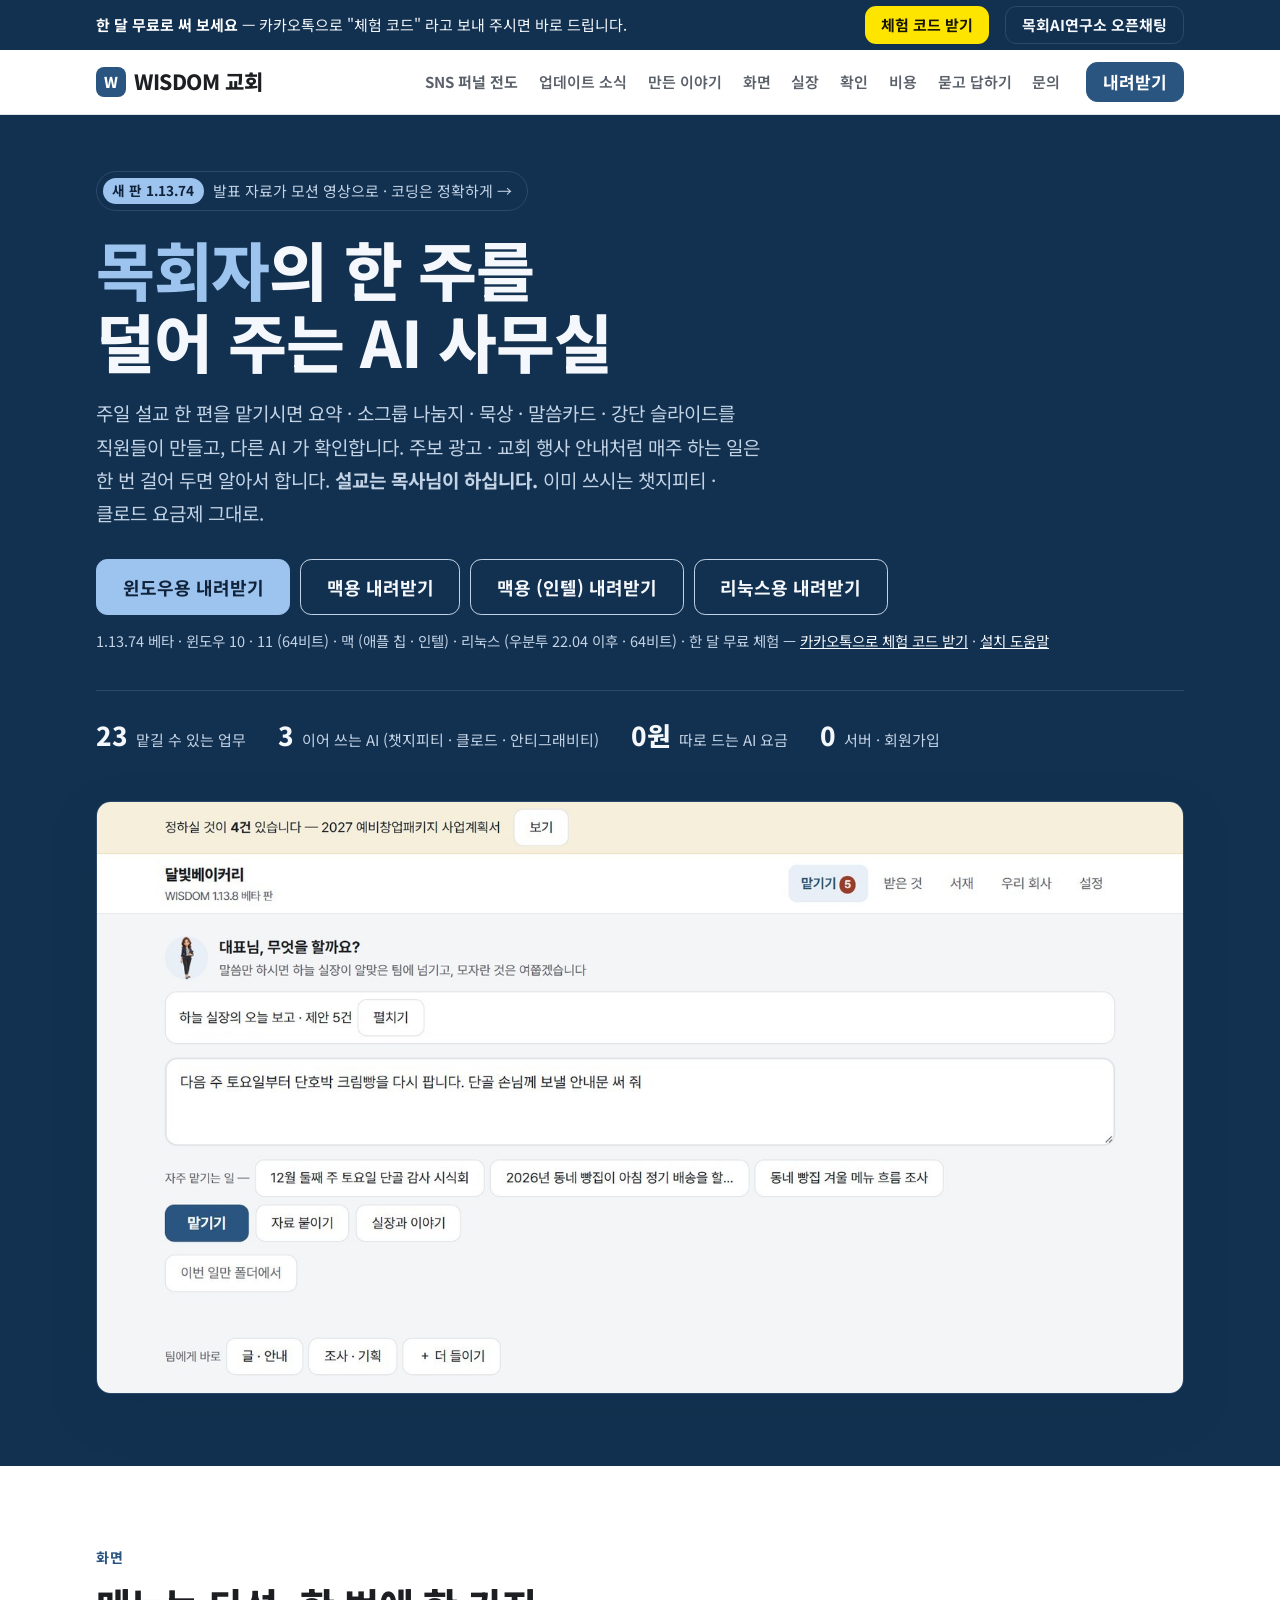
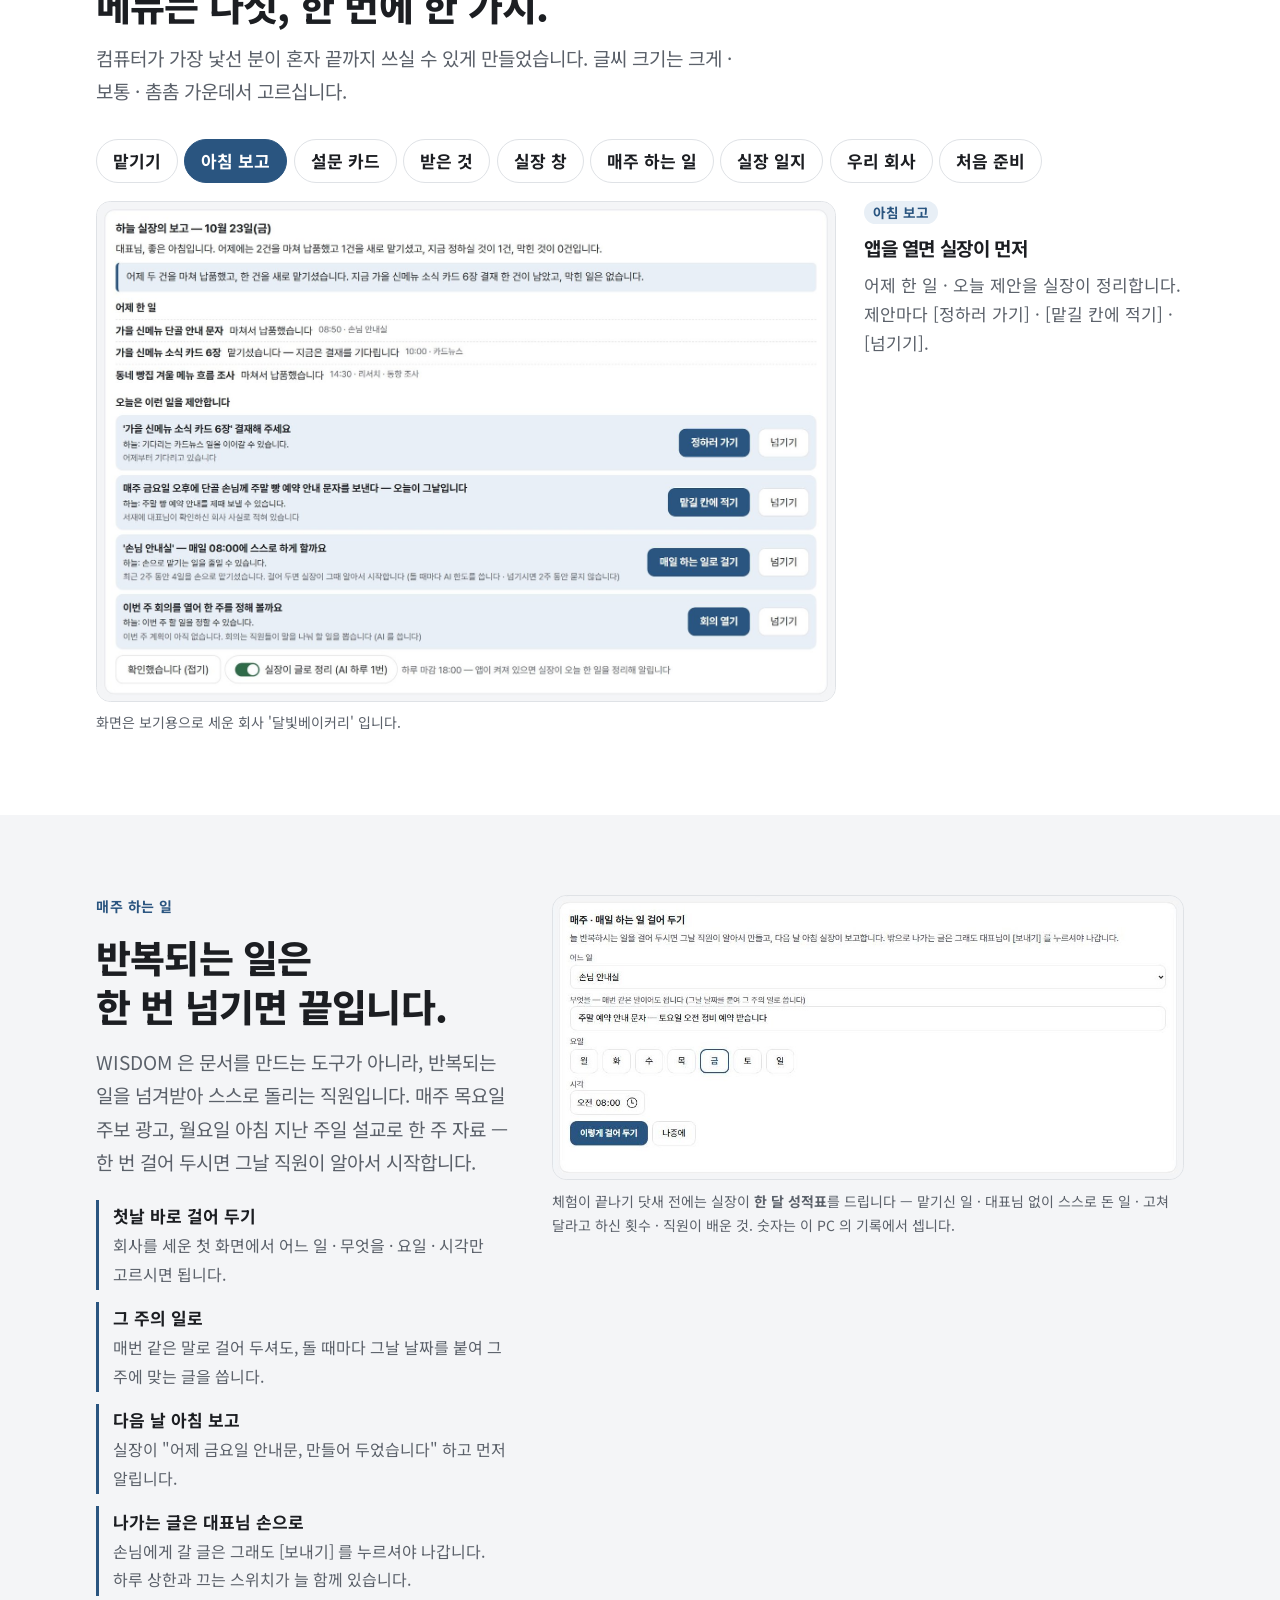
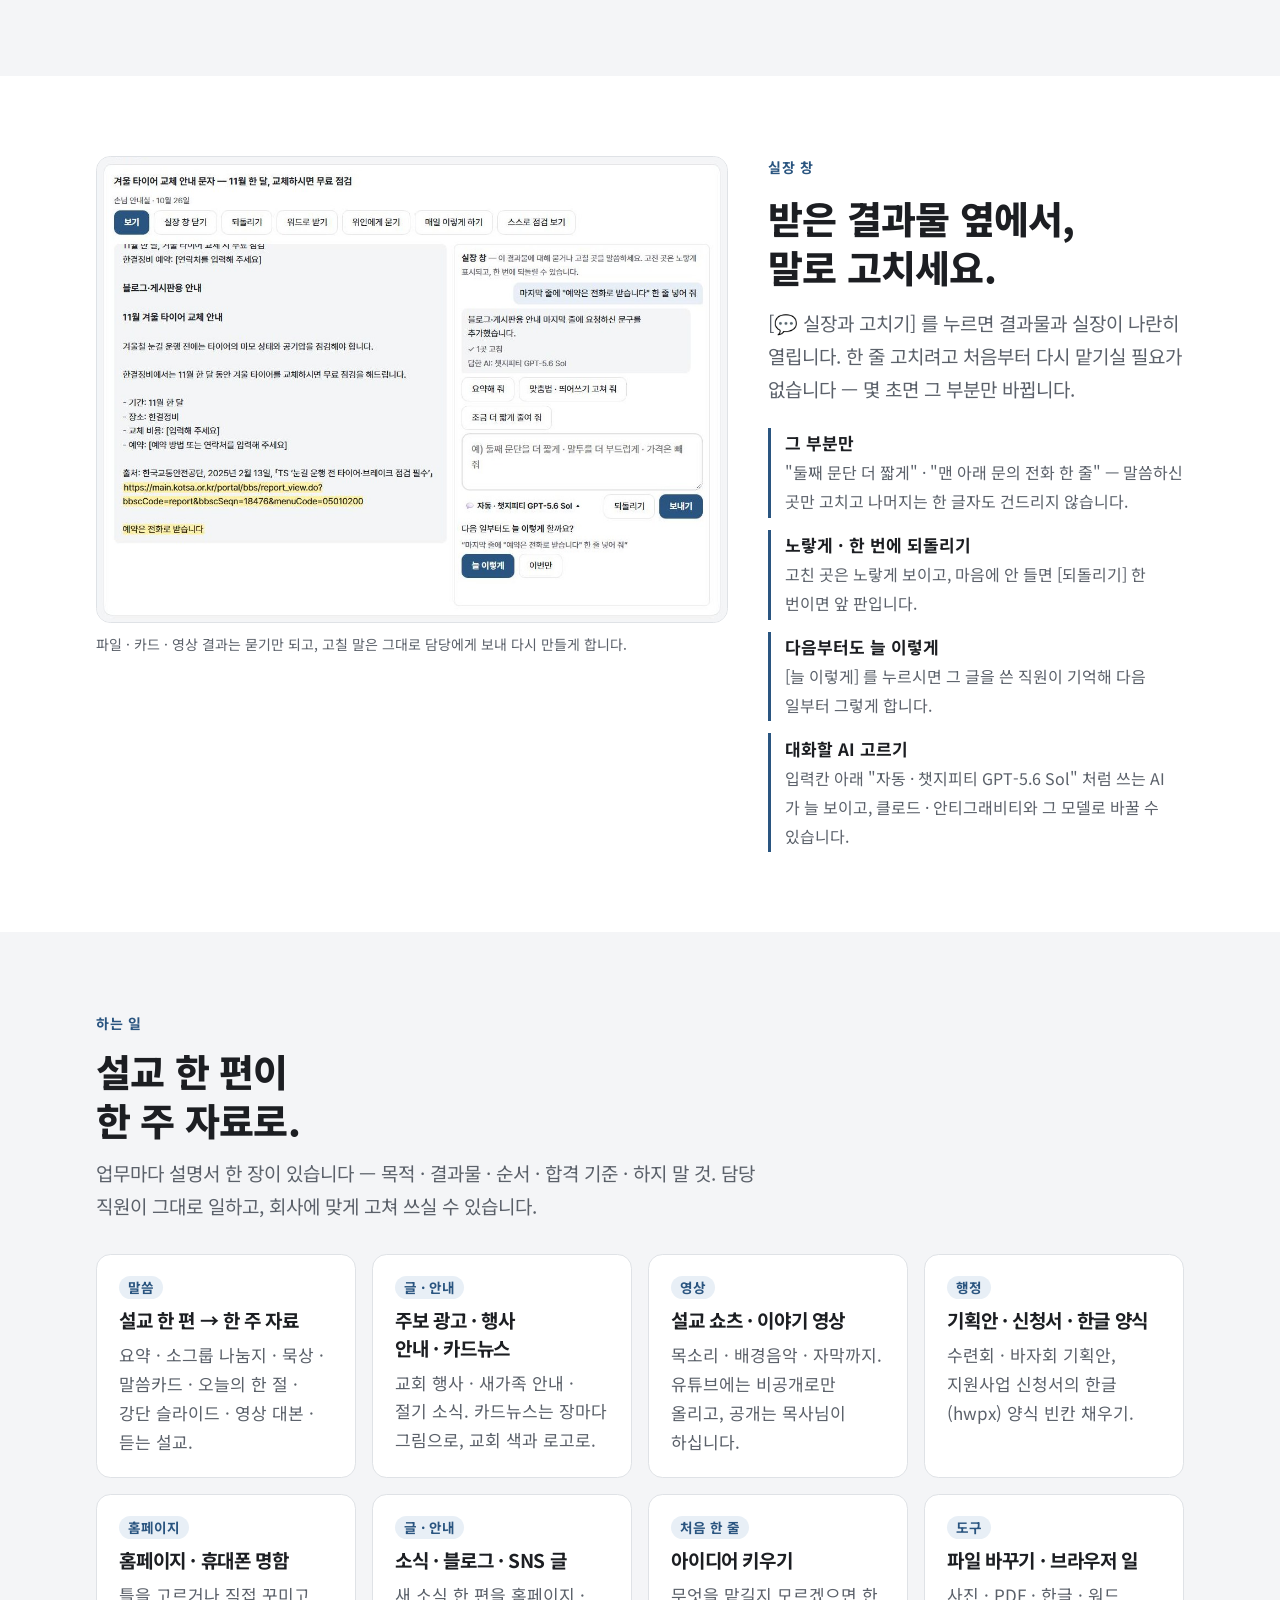
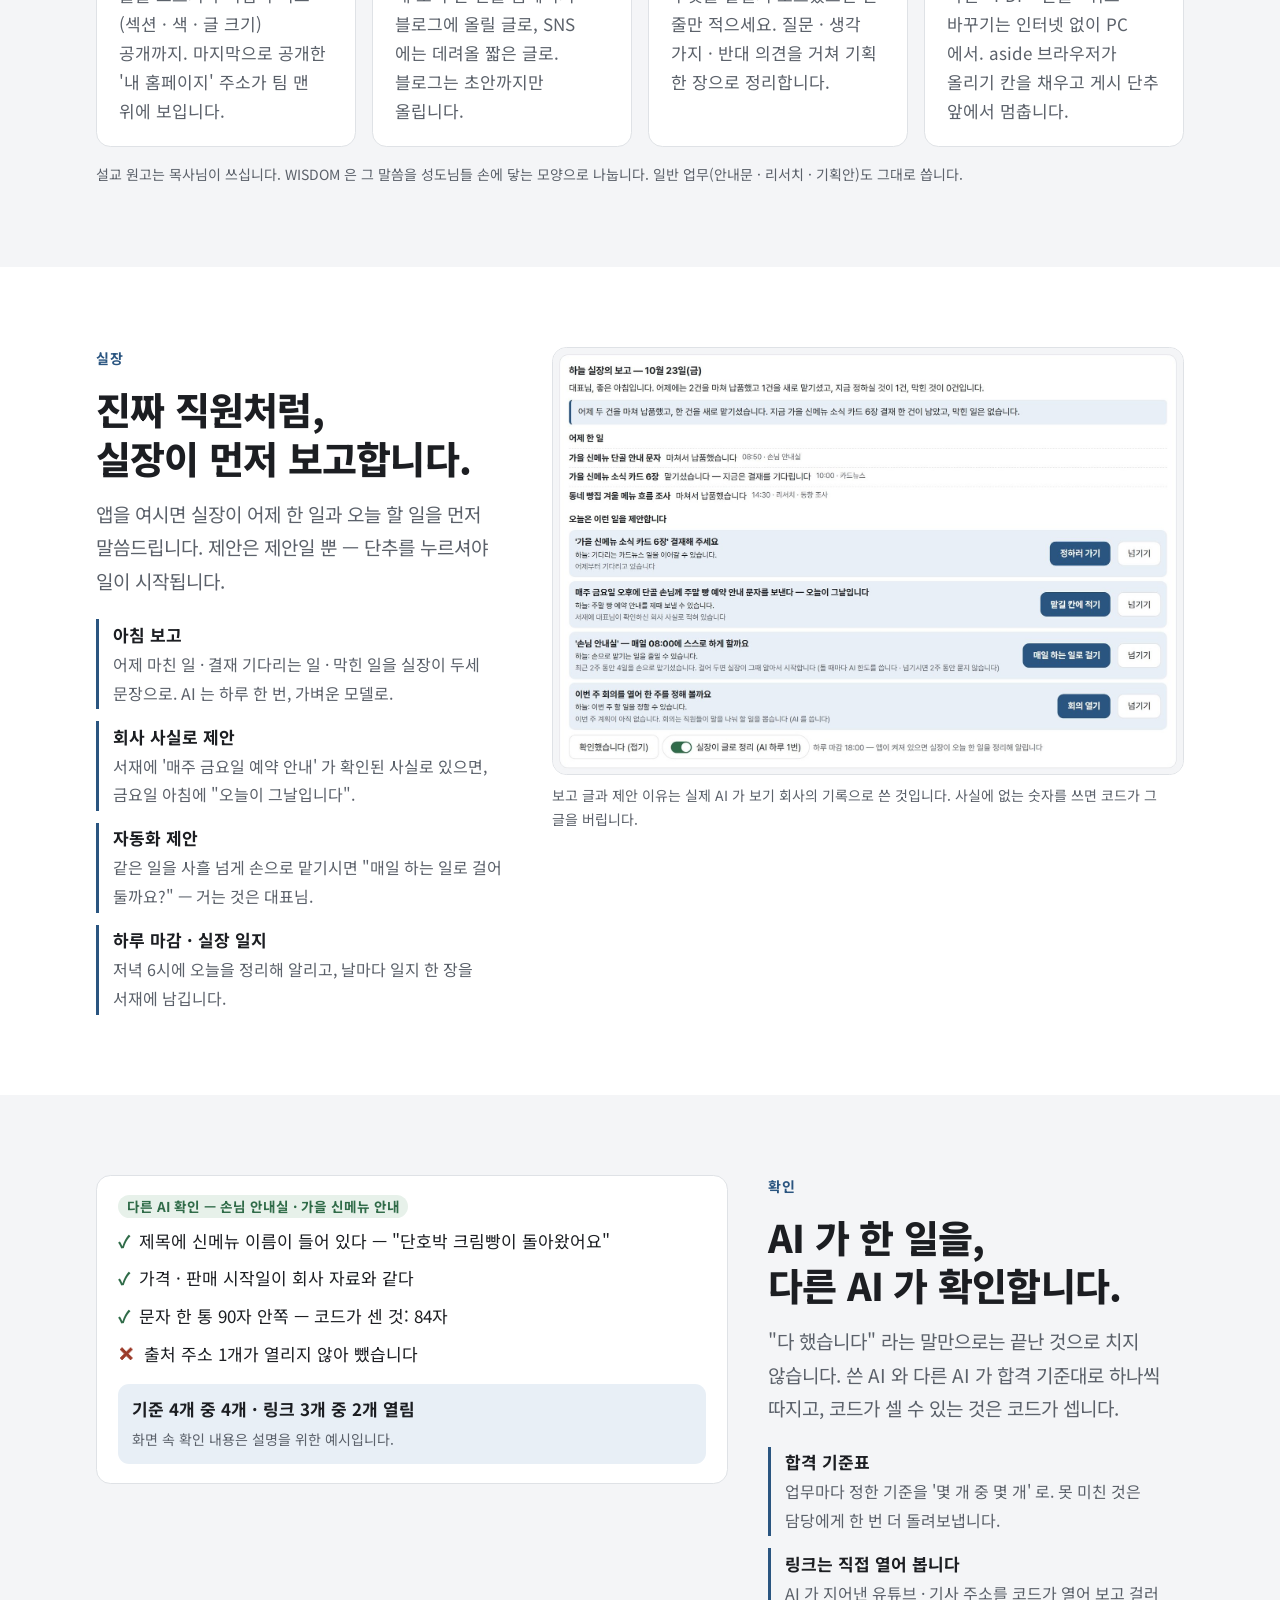
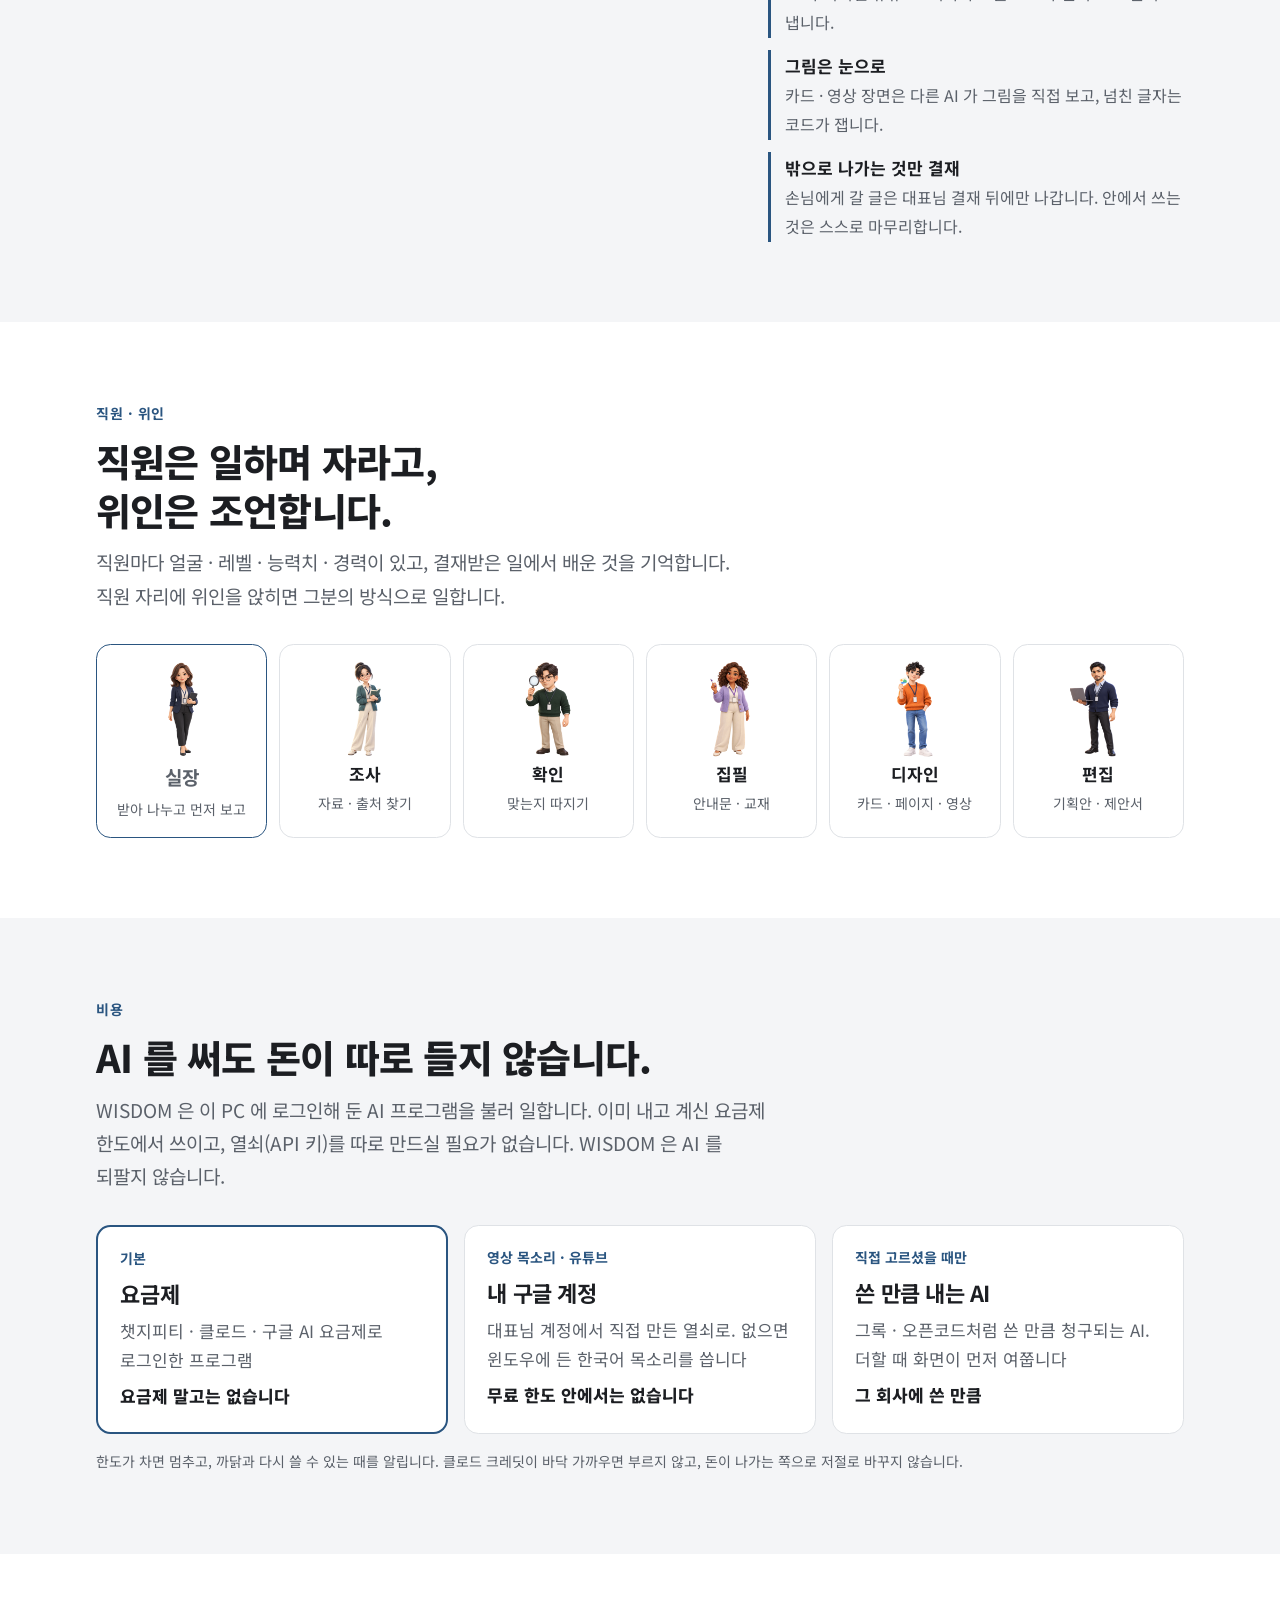
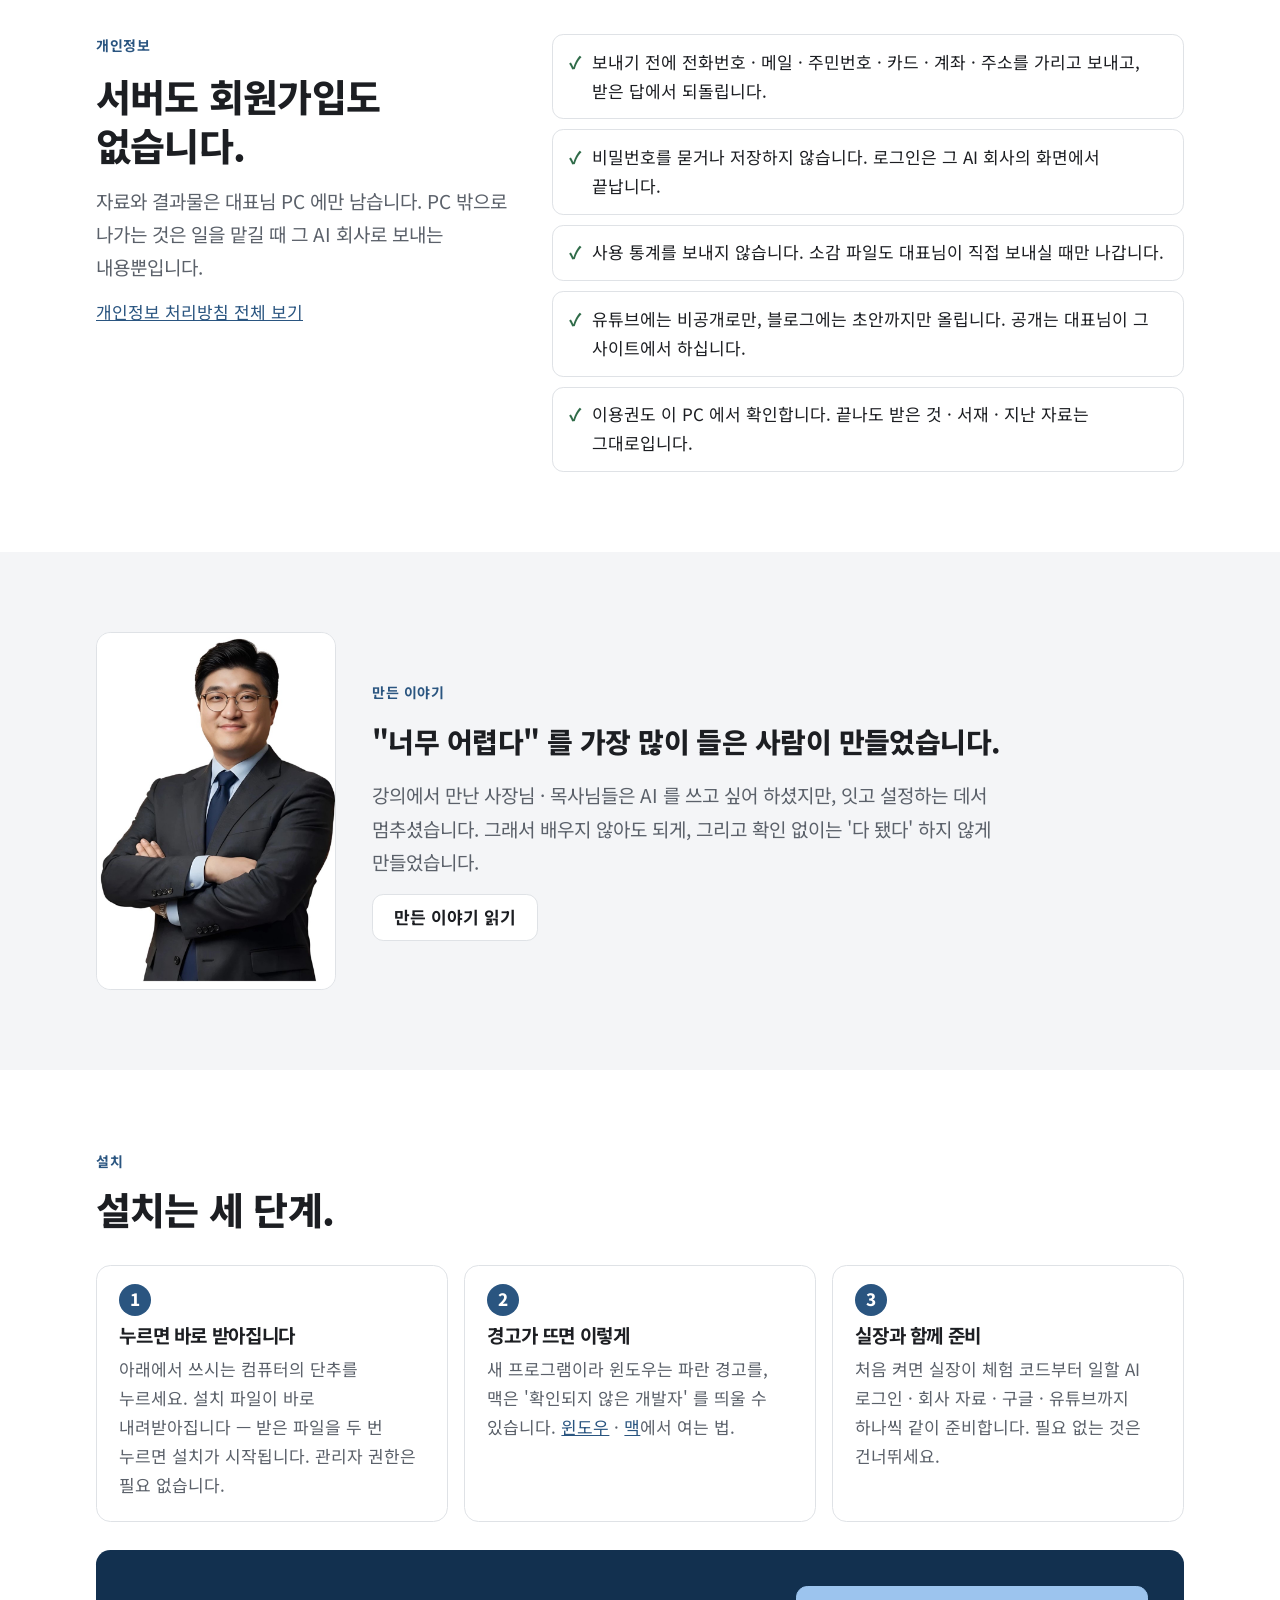
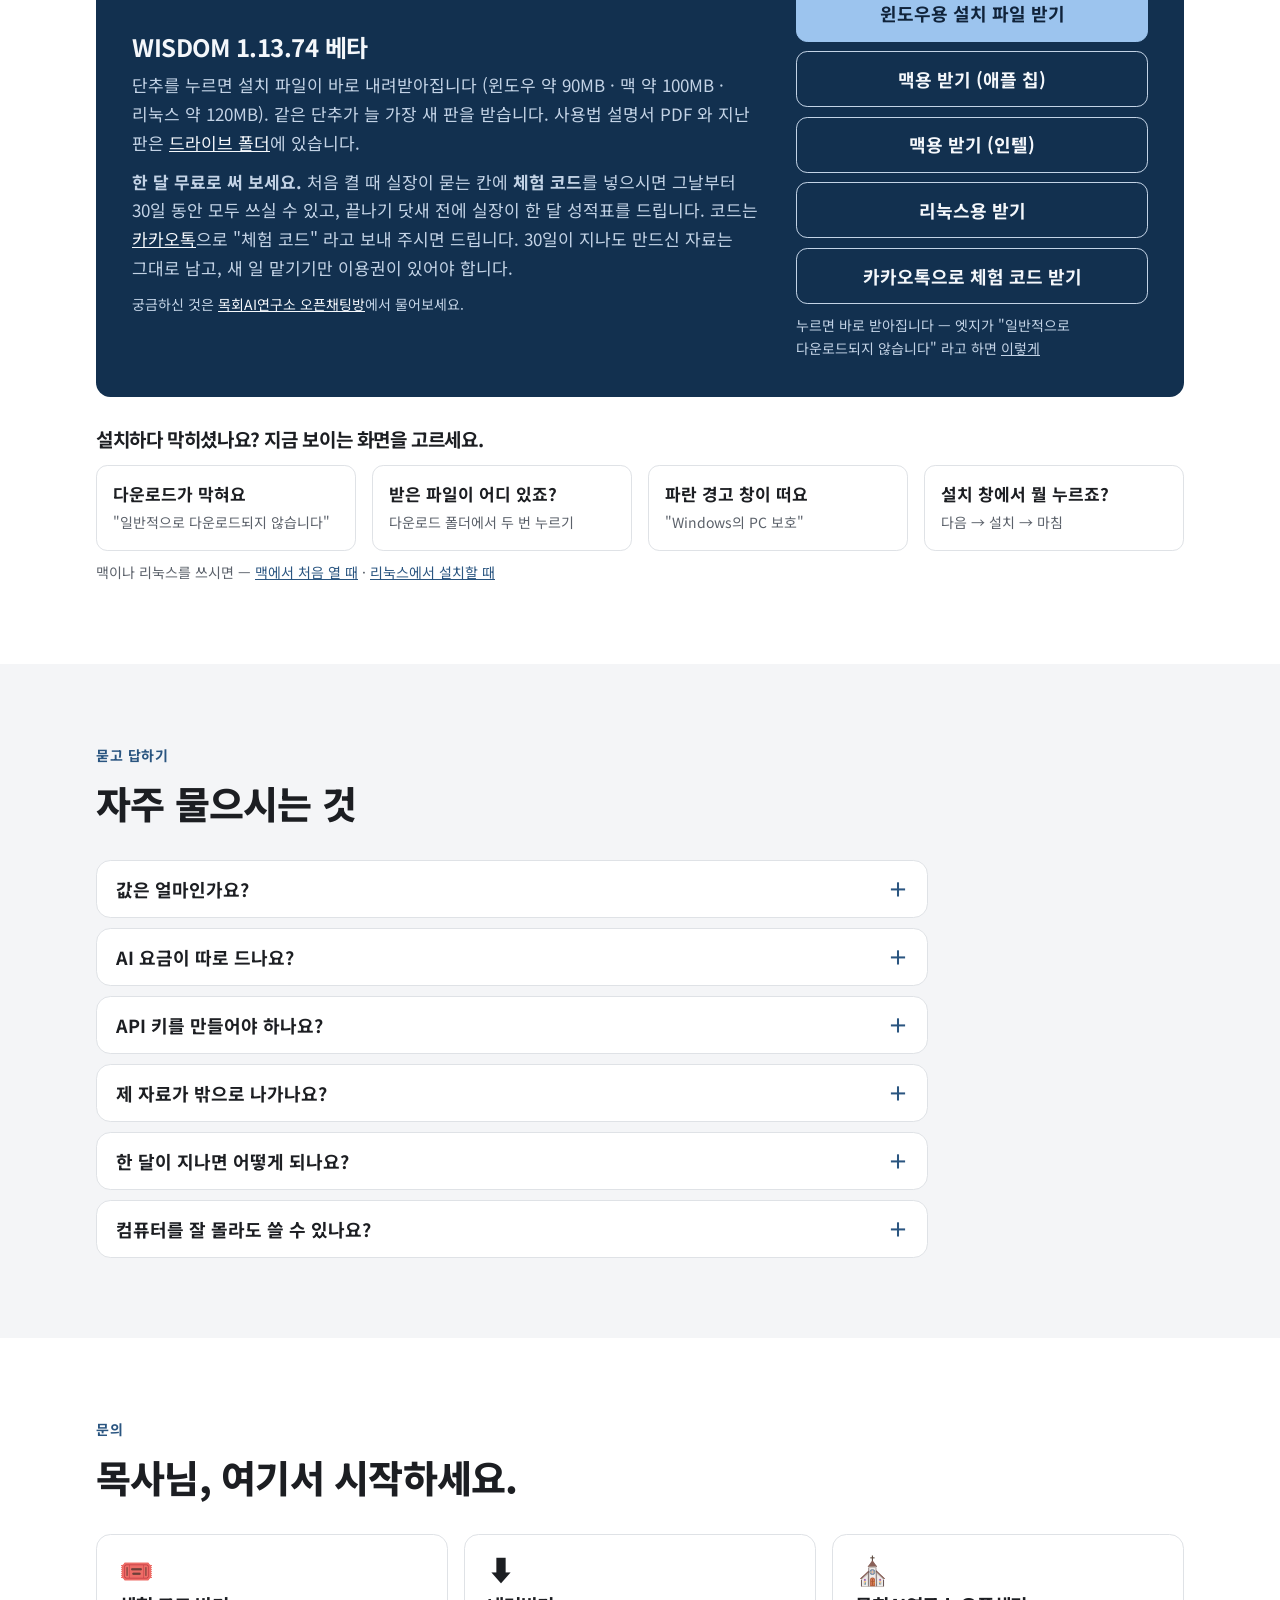
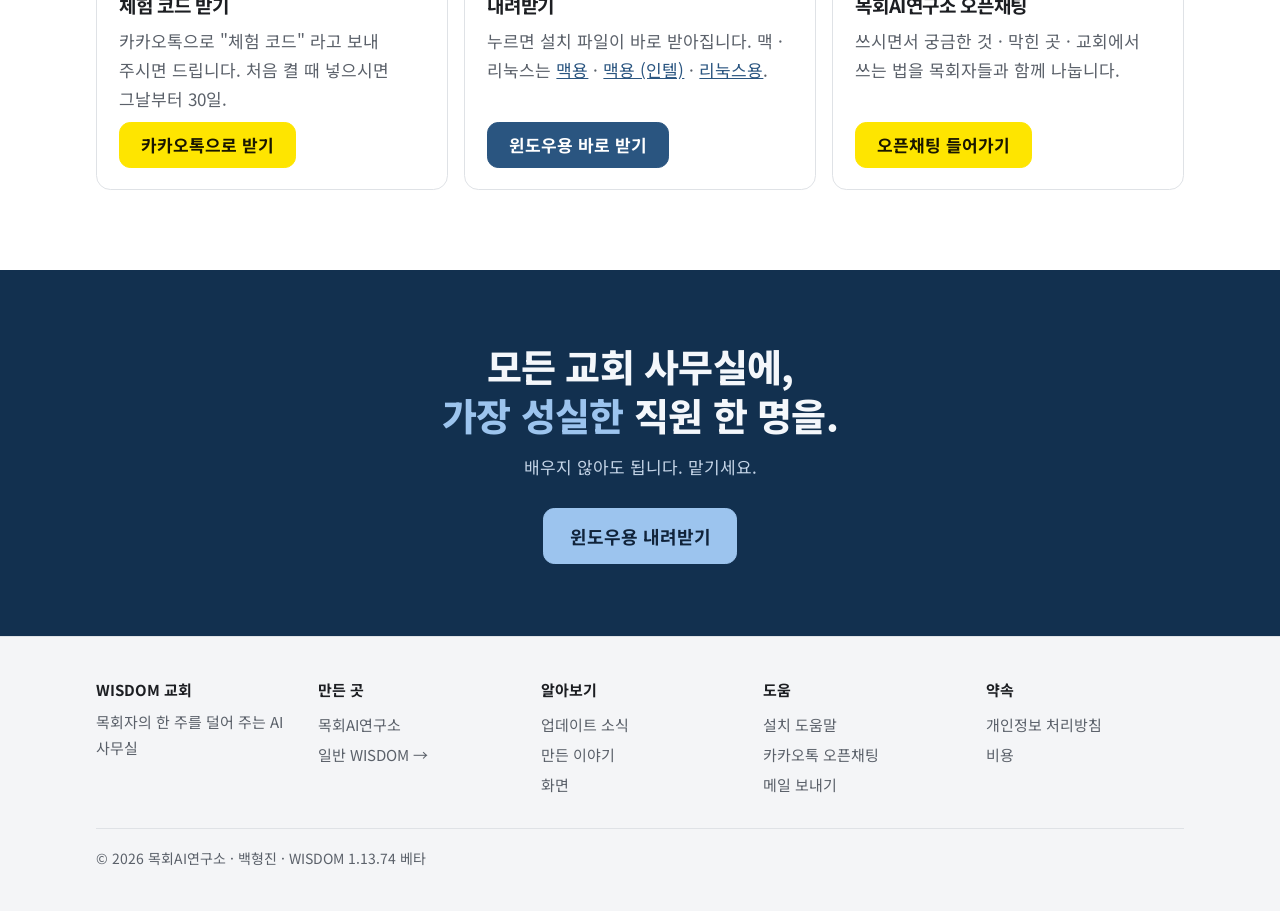
==== commit 3ca9e8f9: "1.13.74 — 발표 자료가 모션 영상으로 · 코딩은 정확하게 Co-Authored-By: Claude Opus 5.5 <noreply@anthropic.com>" ====
--- a/church/index.html
+++ b/church/index.html
@@ -29,7 +29,7 @@
 <main id="main">
 <section class="hero" id="top">
   <div class="wrap">
-    <a class="pill" href="../updates.html"><b>새 판 1.13.73</b> 전문 직원을 들이고, 함께 키우기 →</a>
+    <a class="pill" href="../updates.html"><b>새 판 1.13.74</b> 발표 자료가 모션 영상으로 · 코딩은 정확하게 →</a>
     <h1><em>목회자</em>의 한 주를<br>덜어 주는 AI 사무실</h1>
     <p class="lead">주일 설교 한 편을 맡기시면 요약 · 소그룹 나눔지 · 묵상 · 말씀카드 · 강단 슬라이드를 직원들이 만들고, 다른 AI 가 확인합니다.
       주보 광고 · 교회 행사 안내처럼 매주 하는 일은 한 번 걸어 두면 알아서 합니다. <b>설교는 목사님이 하십니다.</b> 이미 쓰시는 챗지피티 · 클로드 요금제 그대로.</p>
@@ -39,7 +39,7 @@
       <a class="btn big" href="https://drive.usercontent.google.com/download?id=1jWQ5K6unzf87TFseXKDonnCIFrvl4HJV&export=download&confirm=t">맥용 (인텔) 내려받기</a>
       <a class="btn big" href="https://drive.usercontent.google.com/download?id=1G4w0XSQneakXwANMDuXqgMqlIocNkkys&export=download&confirm=t">리눅스용 내려받기</a>
     </div>
-    <p class="note">1.13.73 베타 · 윈도우 10 · 11 (64비트) · 맥 (애플 칩 · 인텔) · 리눅스 (우분투 22.04 이후 · 64비트) · 한 달 무료 체험 — <a href="https://open.kakao.com/o/smi51Hqi" target="_blank" rel="noopener">카카오톡으로 체험 코드 받기</a> · <a href="../install.html">설치 도움말</a></p>
+    <p class="note">1.13.74 베타 · 윈도우 10 · 11 (64비트) · 맥 (애플 칩 · 인텔) · 리눅스 (우분투 22.04 이후 · 64비트) · 한 달 무료 체험 — <a href="https://open.kakao.com/o/smi51Hqi" target="_blank" rel="noopener">카카오톡으로 체험 코드 받기</a> · <a href="../install.html">설치 도움말</a></p>
     <div class="facts" aria-label="WISDOM 한눈에">
       <div><b>23</b> 맡길 수 있는 업무</div>
       <div><b>3</b> 이어 쓰는 AI (챗지피티 · 클로드 · 안티그래비티)</div>
@@ -231,7 +231,7 @@
     </div>
     <div class="get">
       <div>
-        <h3 style="font-size:24px">WISDOM 1.13.73 베타</h3>
+        <h3 style="font-size:24px">WISDOM 1.13.74 베타</h3>
         <p style="margin-top:.4rem">단추를 누르면 설치 파일이 바로 내려받아집니다 (윈도우 약 90MB · 맥 약 100MB · 리눅스 약 120MB). 같은 단추가 늘 가장 새 판을 받습니다. 사용법 설명서 PDF 와 지난 판은 <a href="https://drive.google.com/drive/folders/1mOP1srYSzNv9KvTLAzX6_mm_RlCM41Ka?usp=sharing" target="_blank" rel="noopener">드라이브 폴더</a>에 있습니다.</p>
         <p style="margin-top:.6rem"><b>한 달 무료로 써 보세요.</b> 처음 켤 때 실장이 묻는 칸에 <b>체험 코드</b>를 넣으시면 그날부터 30일 동안 모두 쓰실 수 있고, 끝나기 닷새 전에 실장이 한 달 성적표를 드립니다.
           코드는 <a href="https://open.kakao.com/o/smi51Hqi" target="_blank" rel="noopener">카카오톡</a>으로 "체험 코드" 라고 보내 주시면 드립니다. 30일이 지나도 만드신 자료는 그대로 남고, 새 일 맡기기만 이용권이 있어야 합니다.</p>
@@ -302,7 +302,7 @@
     <div><b>도움</b><a href="../install.html">설치 도움말</a><a href="https://open.kakao.com/o/g8xjXlIg" target="_blank" rel="noopener">카카오톡 오픈채팅</a><a href="mailto:backhung65@gmail.com">메일 보내기</a></div>
     <div><b>약속</b><a href="../privacy.html">개인정보 처리방침</a><a href="#cost">비용</a></div>
   </div>
-  <p class="last">© 2026 목회AI연구소 · 백형진 · WISDOM 1.13.73 베타</p>
+  <p class="last">© 2026 목회AI연구소 · 백형진 · WISDOM 1.13.74 베타</p>
 </div></footer>
 
 <script>
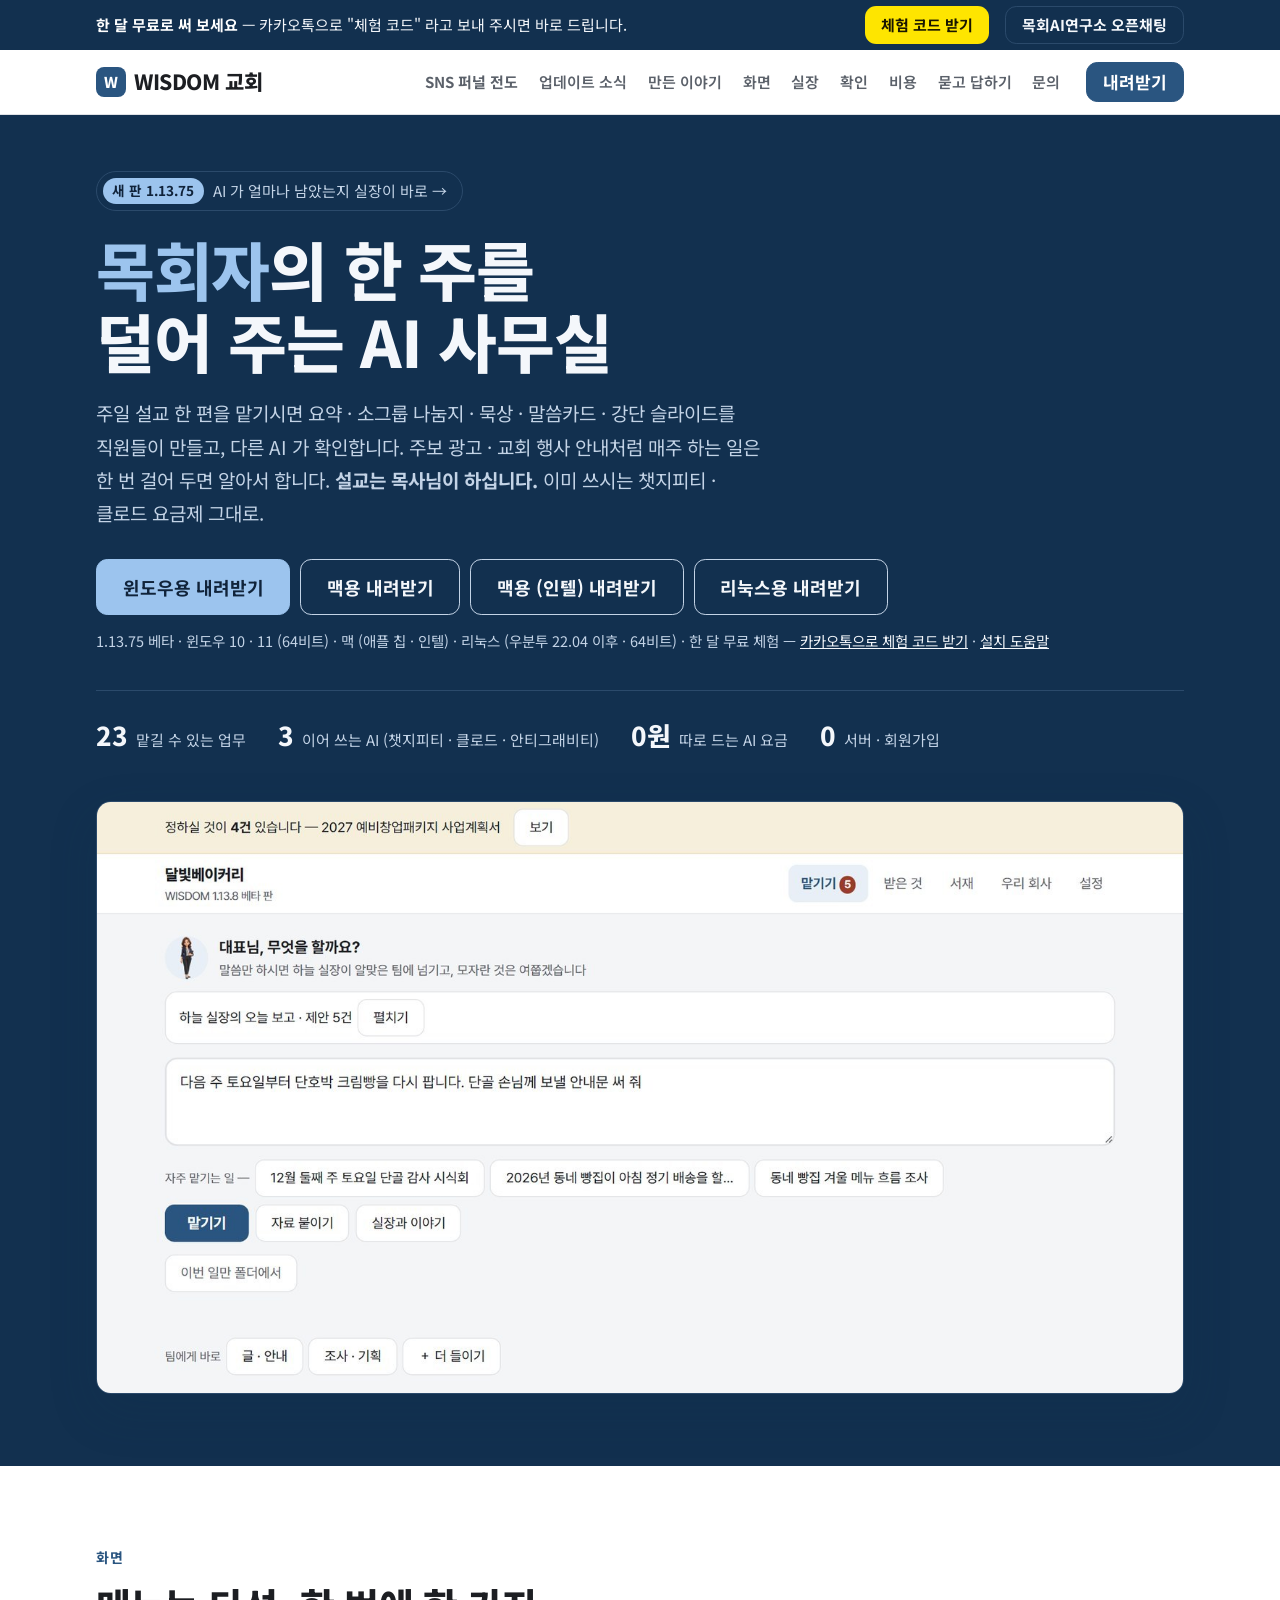
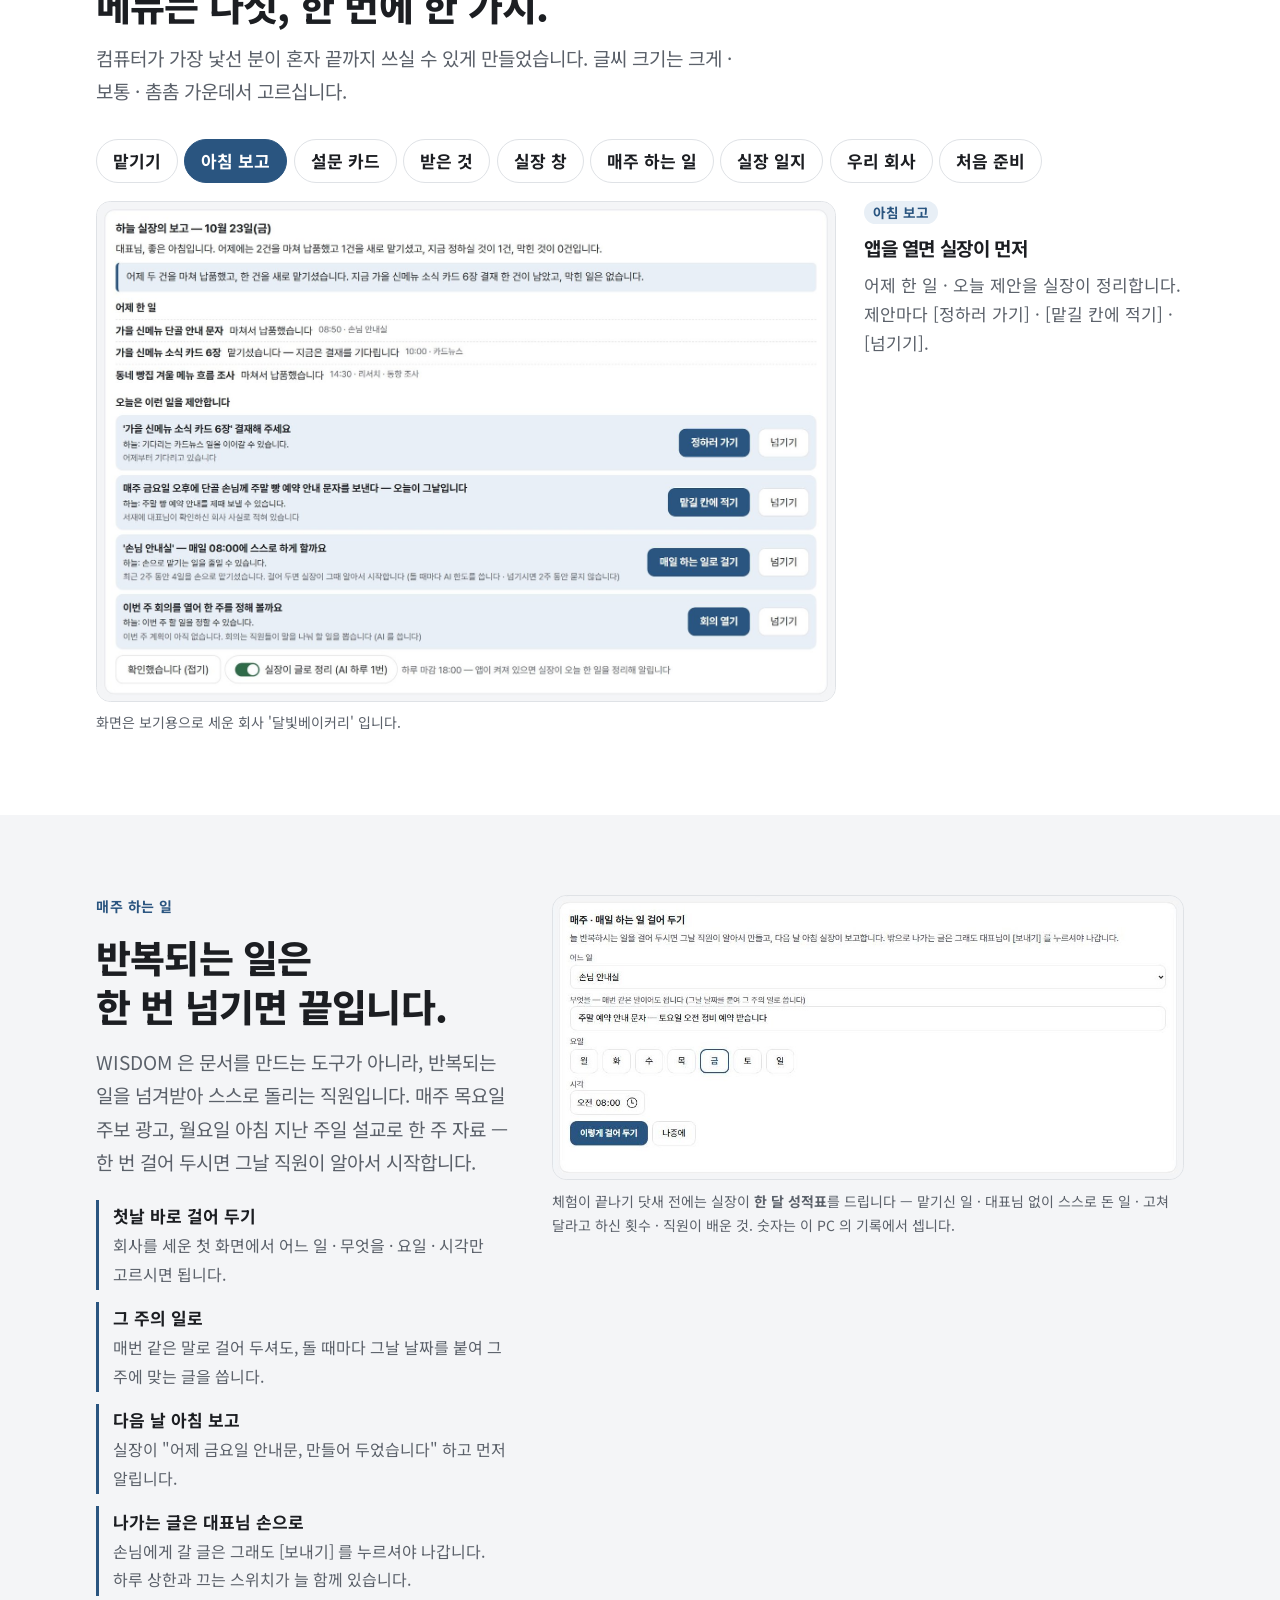
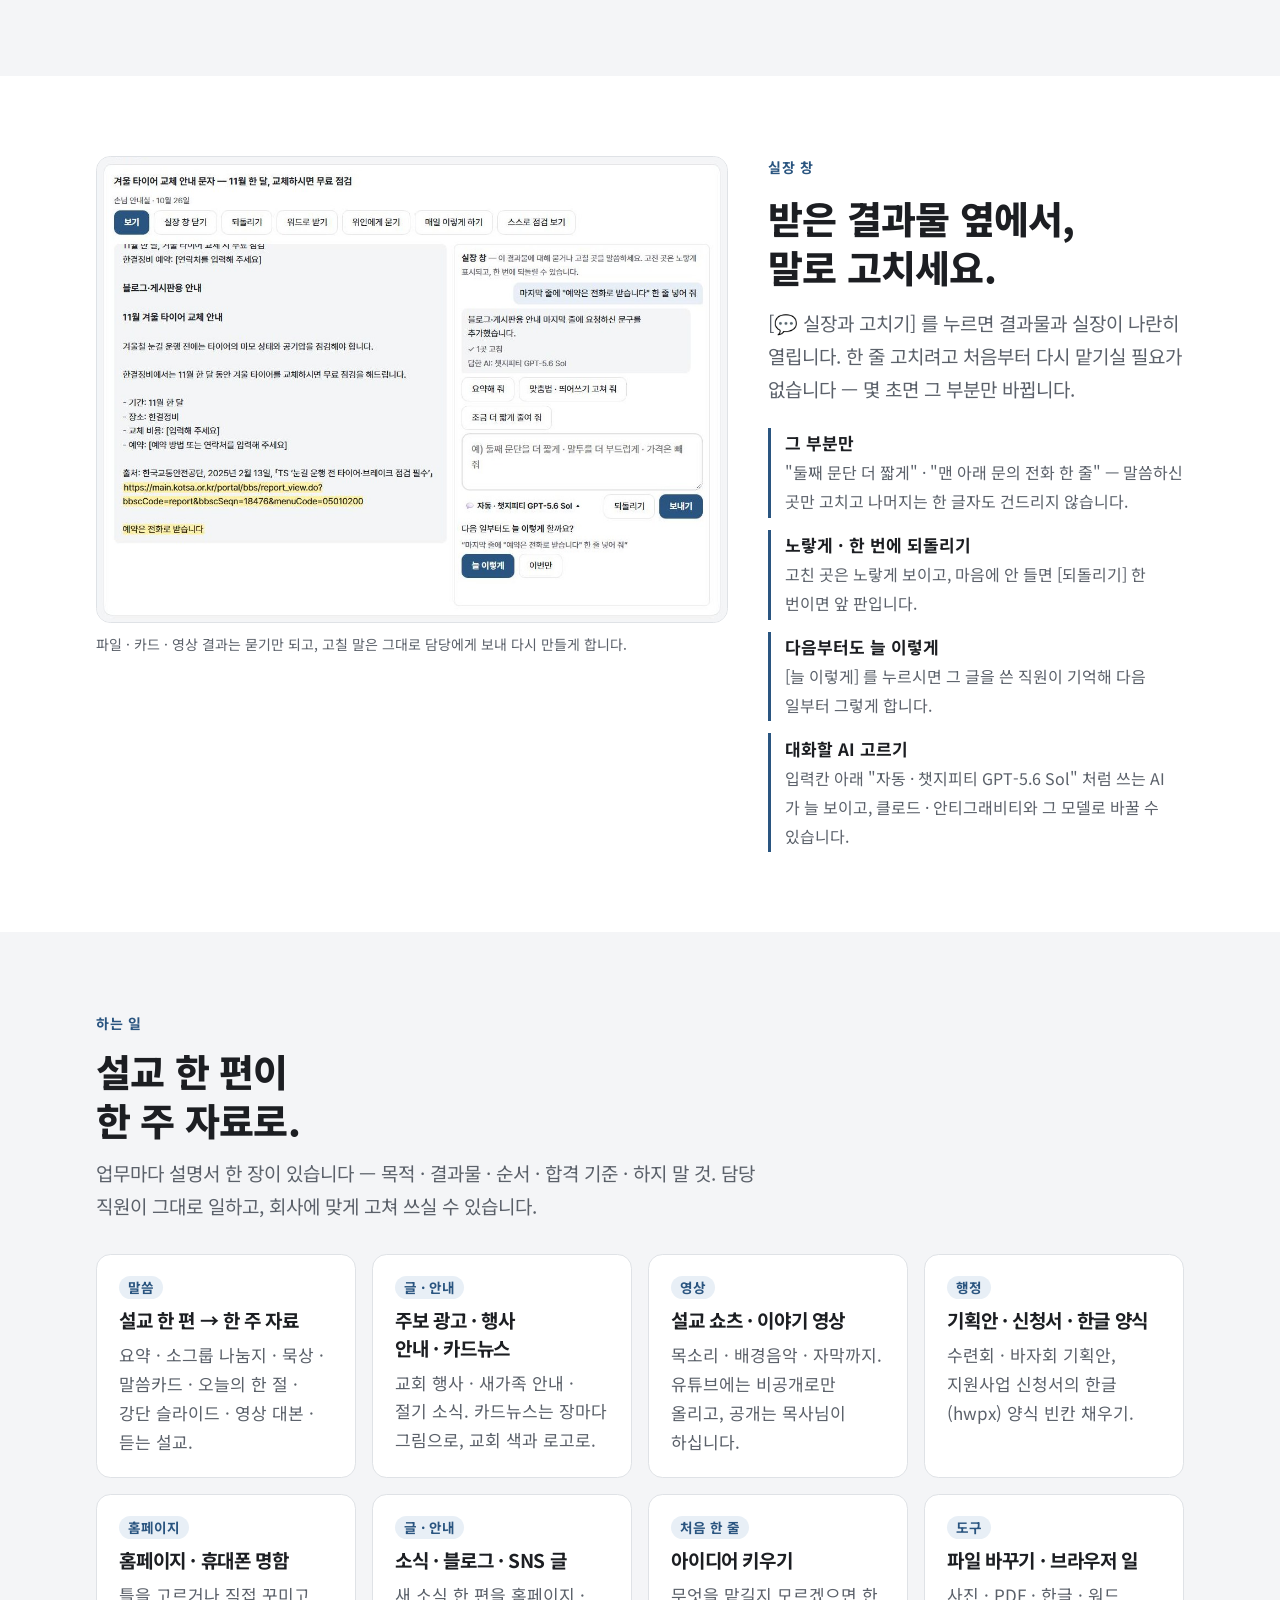
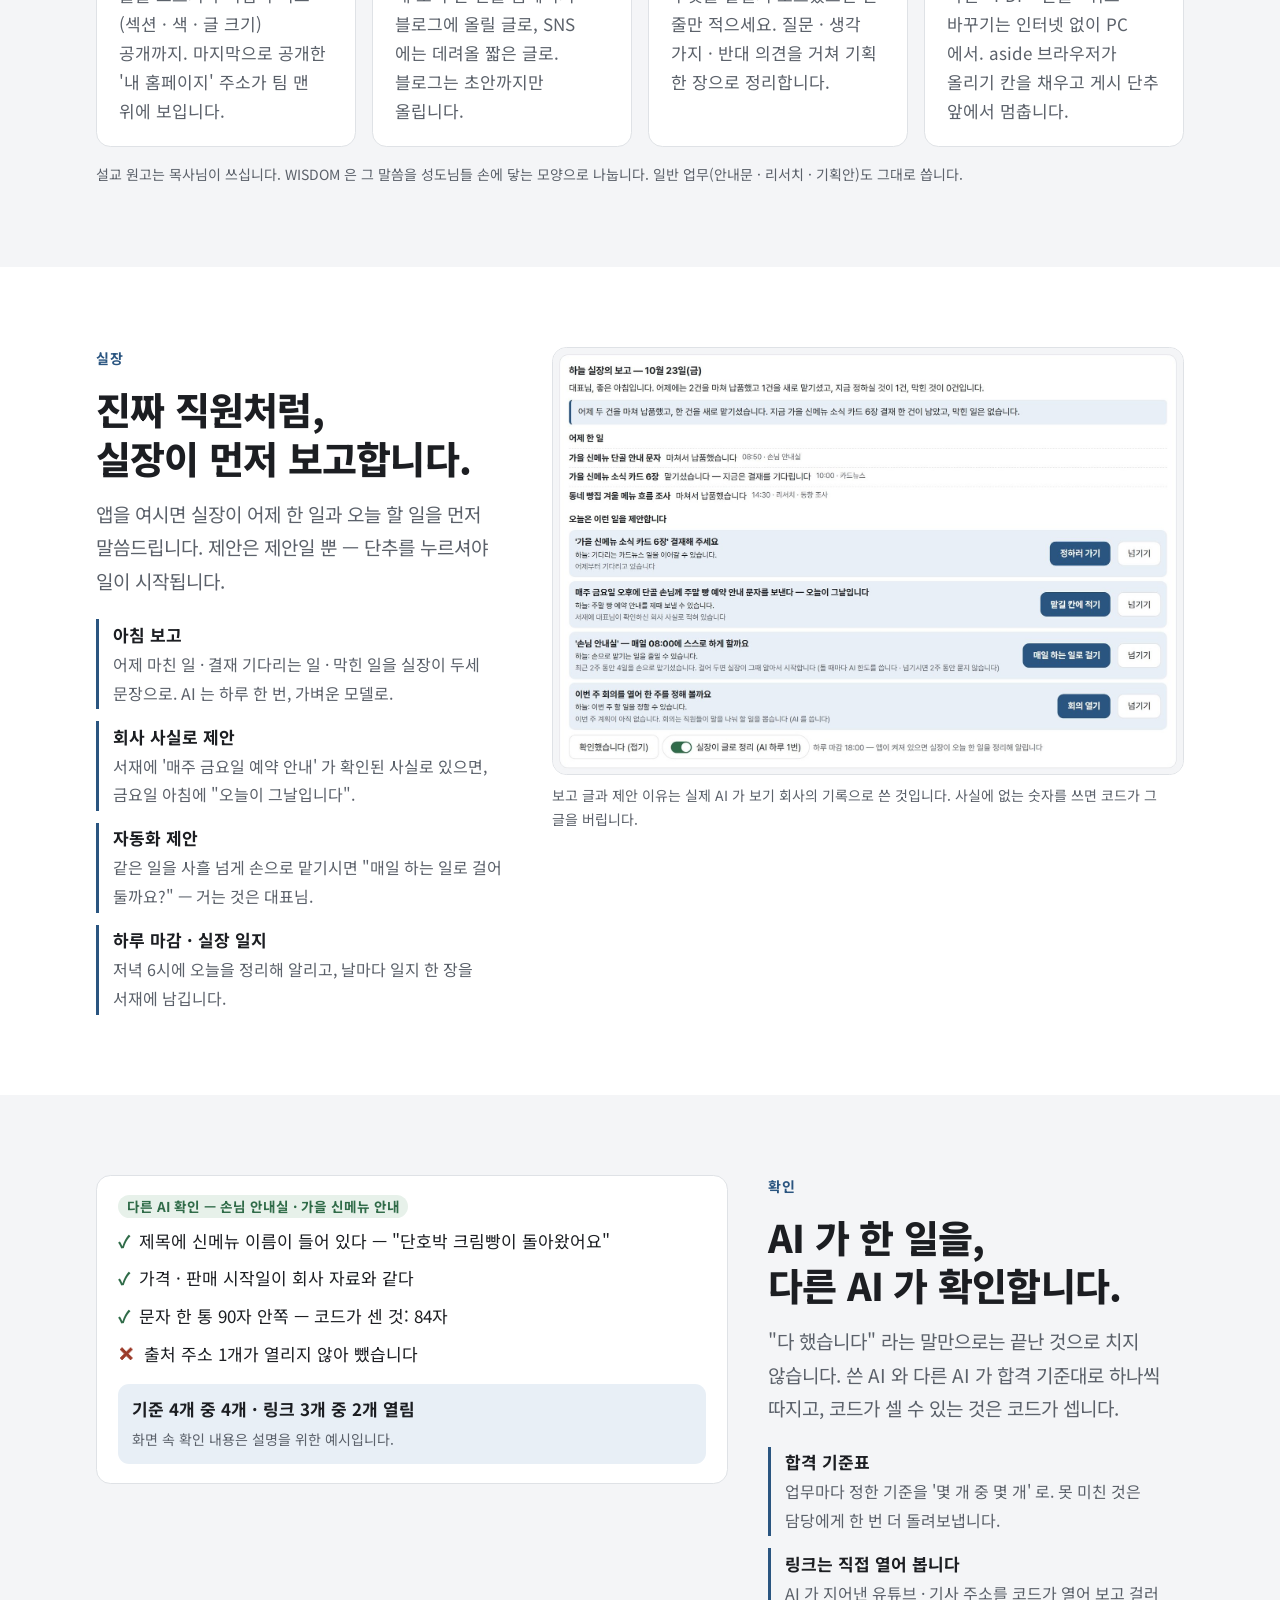
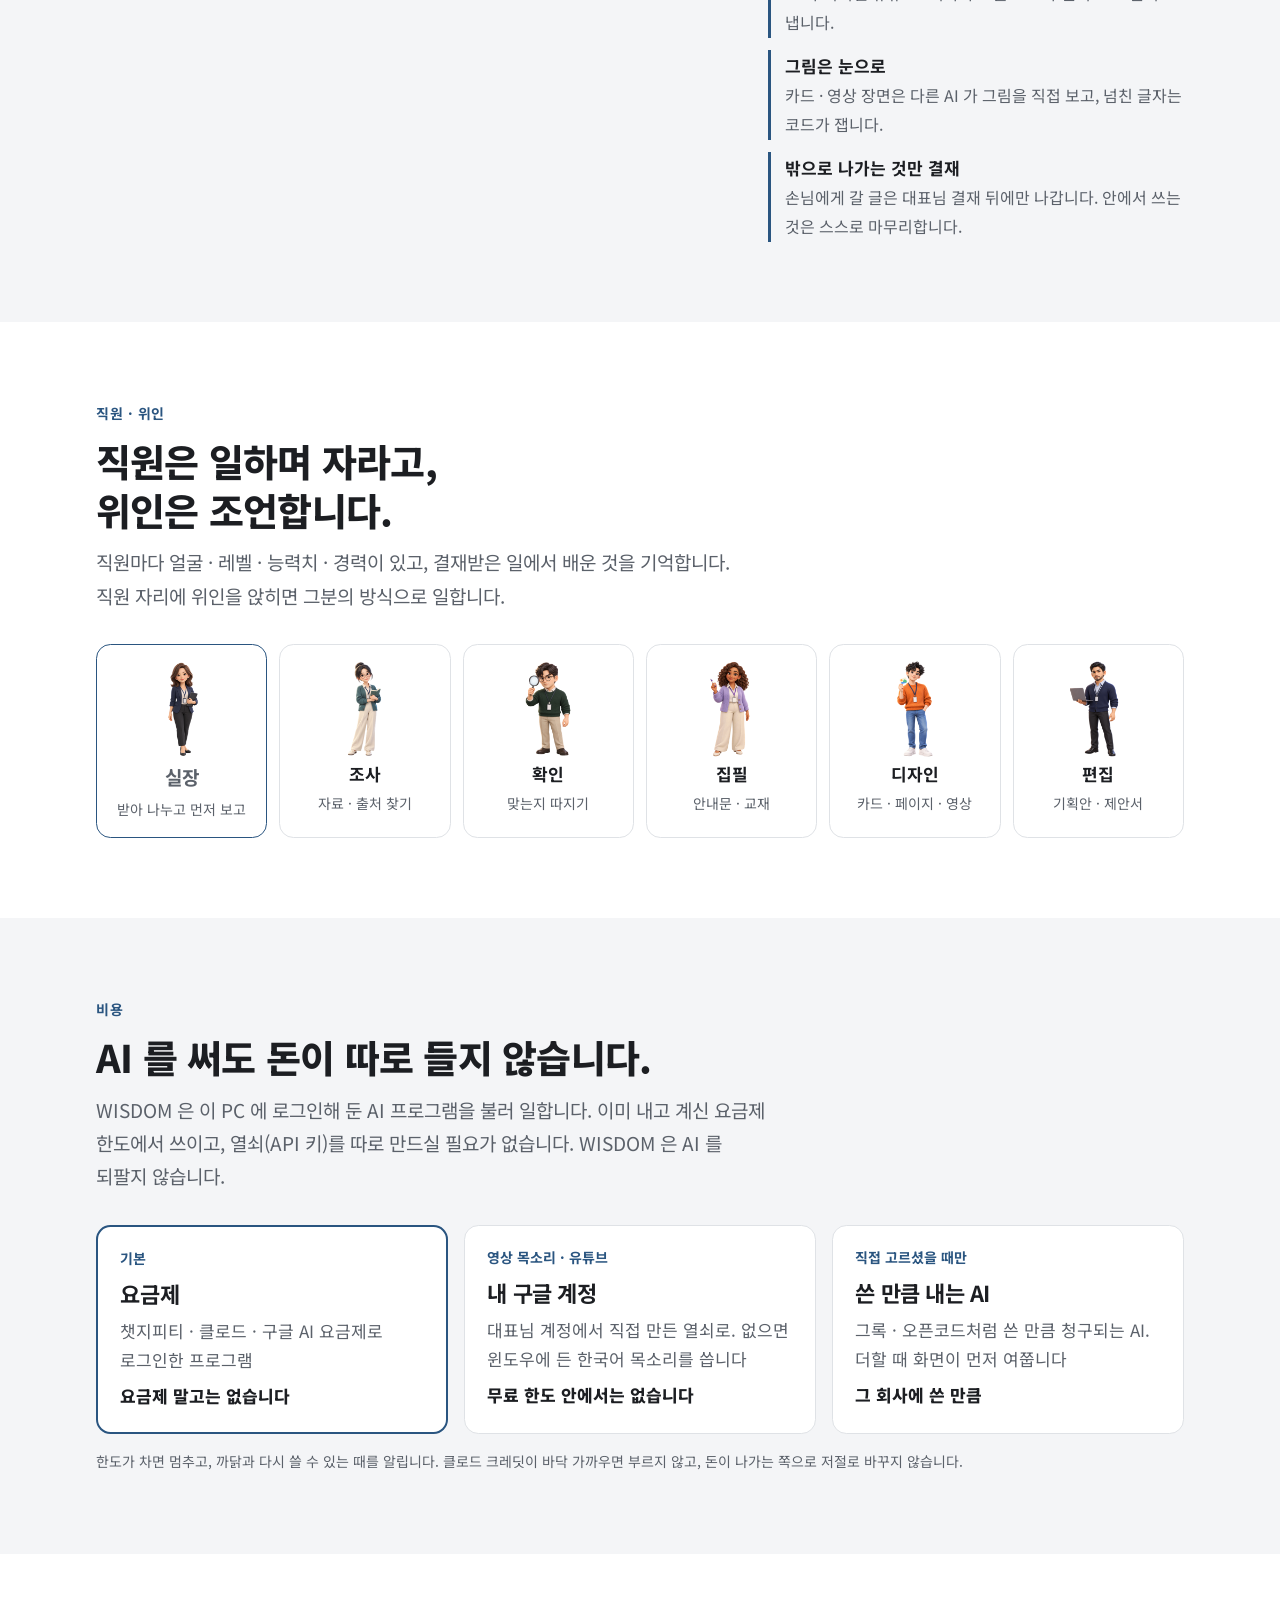
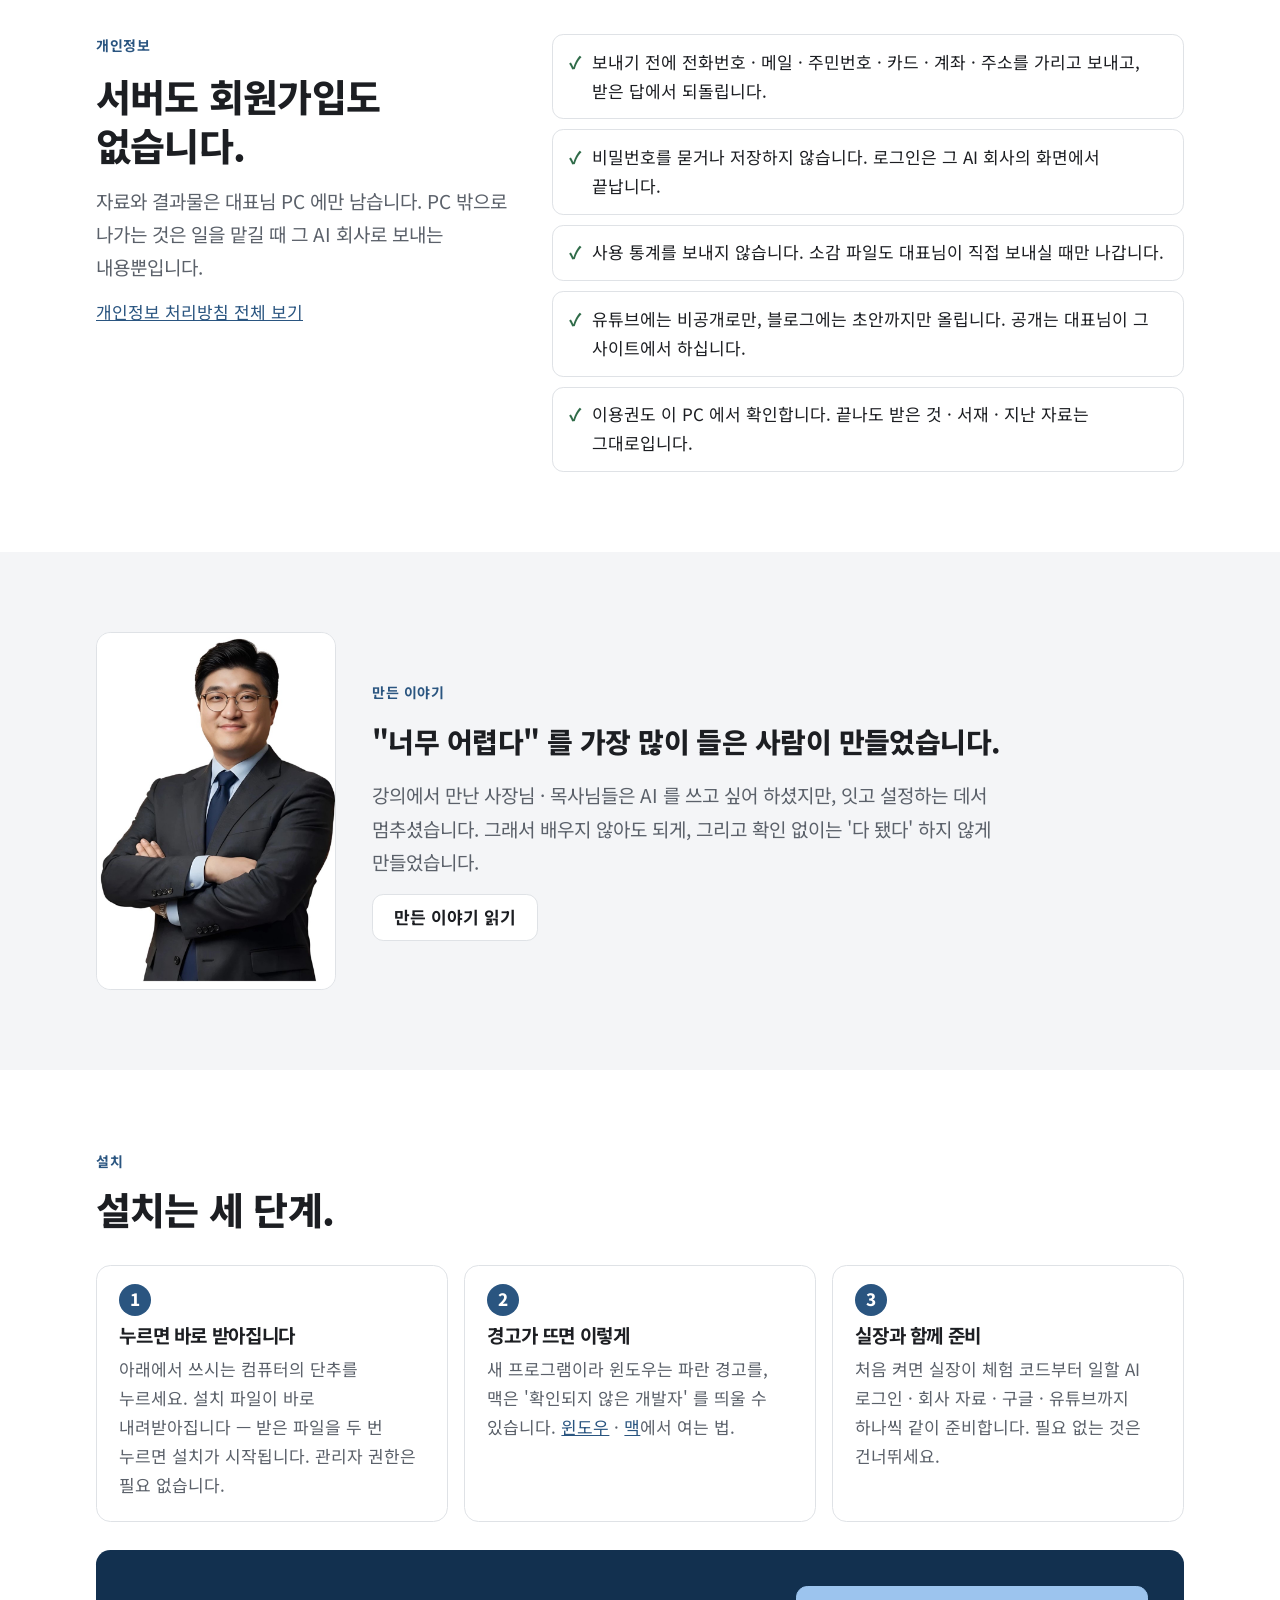
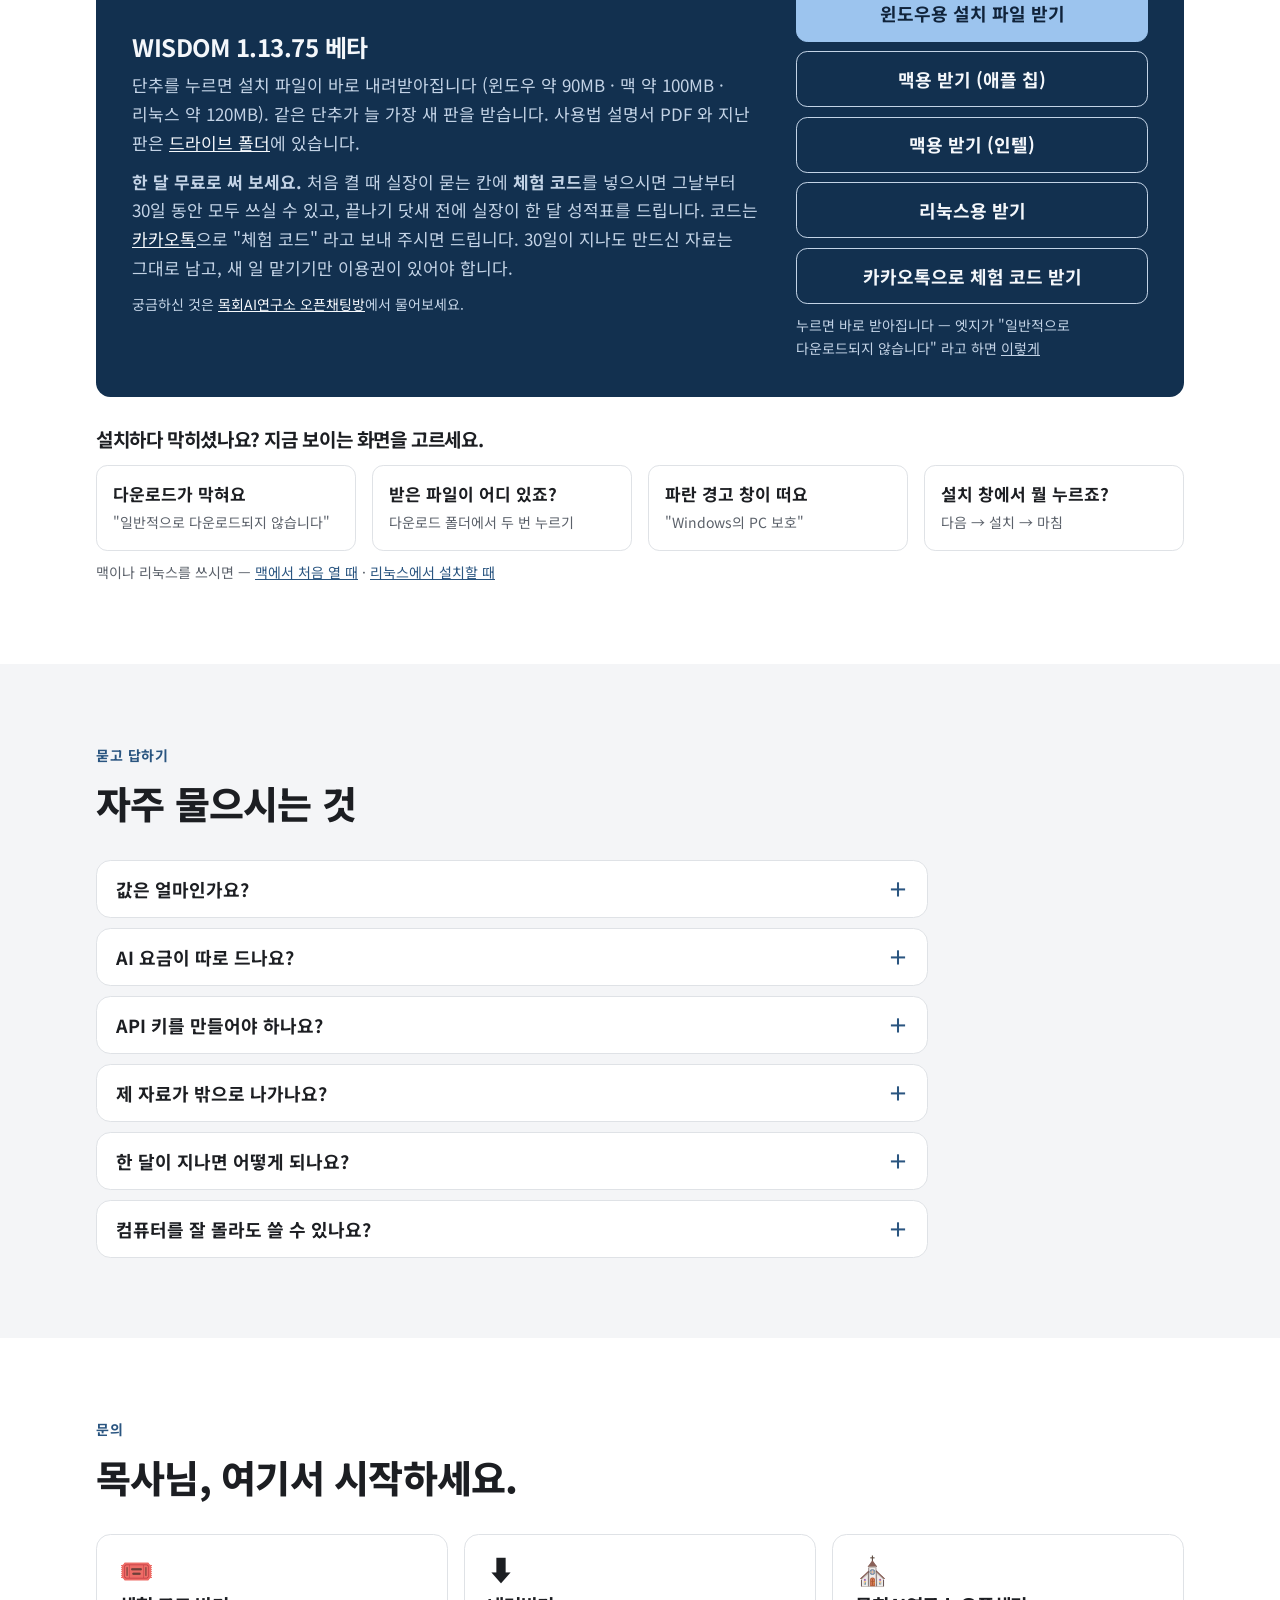
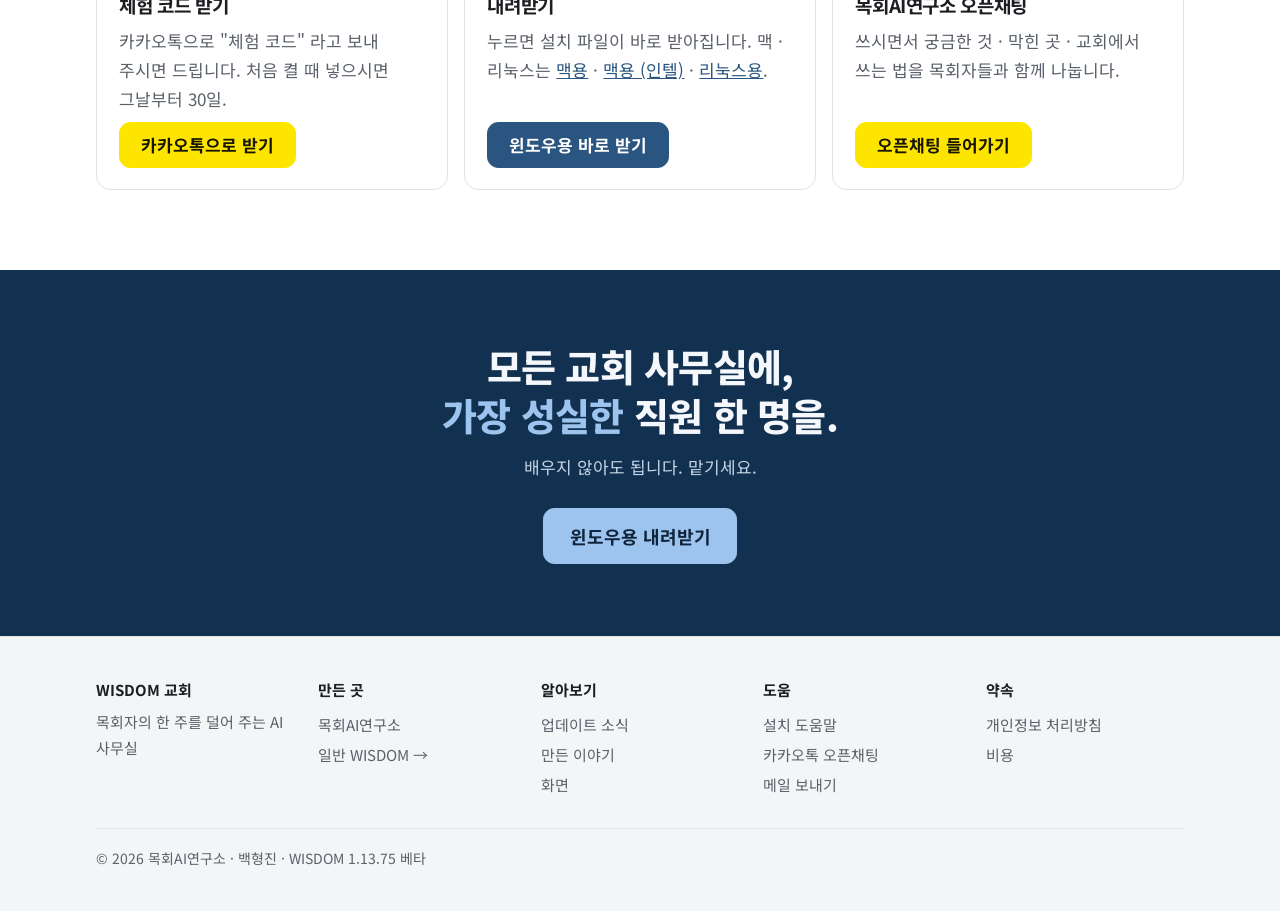
==== commit e6f2845b: "1.13.75 — AI 가 얼마나 남았는지 실장이 바로 Co-Authored-By: Claude Opus 5.5 <noreply@anthropic.com>" ====
--- a/church/index.html
+++ b/church/index.html
@@ -29,7 +29,7 @@
 <main id="main">
 <section class="hero" id="top">
   <div class="wrap">
-    <a class="pill" href="../updates.html"><b>새 판 1.13.74</b> 발표 자료가 모션 영상으로 · 코딩은 정확하게 →</a>
+    <a class="pill" href="../updates.html"><b>새 판 1.13.75</b> AI 가 얼마나 남았는지 실장이 바로 →</a>
     <h1><em>목회자</em>의 한 주를<br>덜어 주는 AI 사무실</h1>
     <p class="lead">주일 설교 한 편을 맡기시면 요약 · 소그룹 나눔지 · 묵상 · 말씀카드 · 강단 슬라이드를 직원들이 만들고, 다른 AI 가 확인합니다.
       주보 광고 · 교회 행사 안내처럼 매주 하는 일은 한 번 걸어 두면 알아서 합니다. <b>설교는 목사님이 하십니다.</b> 이미 쓰시는 챗지피티 · 클로드 요금제 그대로.</p>
@@ -39,7 +39,7 @@
       <a class="btn big" href="https://drive.usercontent.google.com/download?id=1jWQ5K6unzf87TFseXKDonnCIFrvl4HJV&export=download&confirm=t">맥용 (인텔) 내려받기</a>
       <a class="btn big" href="https://drive.usercontent.google.com/download?id=1G4w0XSQneakXwANMDuXqgMqlIocNkkys&export=download&confirm=t">리눅스용 내려받기</a>
     </div>
-    <p class="note">1.13.74 베타 · 윈도우 10 · 11 (64비트) · 맥 (애플 칩 · 인텔) · 리눅스 (우분투 22.04 이후 · 64비트) · 한 달 무료 체험 — <a href="https://open.kakao.com/o/smi51Hqi" target="_blank" rel="noopener">카카오톡으로 체험 코드 받기</a> · <a href="../install.html">설치 도움말</a></p>
+    <p class="note">1.13.75 베타 · 윈도우 10 · 11 (64비트) · 맥 (애플 칩 · 인텔) · 리눅스 (우분투 22.04 이후 · 64비트) · 한 달 무료 체험 — <a href="https://open.kakao.com/o/smi51Hqi" target="_blank" rel="noopener">카카오톡으로 체험 코드 받기</a> · <a href="../install.html">설치 도움말</a></p>
     <div class="facts" aria-label="WISDOM 한눈에">
       <div><b>23</b> 맡길 수 있는 업무</div>
       <div><b>3</b> 이어 쓰는 AI (챗지피티 · 클로드 · 안티그래비티)</div>
@@ -231,7 +231,7 @@
     </div>
     <div class="get">
       <div>
-        <h3 style="font-size:24px">WISDOM 1.13.74 베타</h3>
+        <h3 style="font-size:24px">WISDOM 1.13.75 베타</h3>
         <p style="margin-top:.4rem">단추를 누르면 설치 파일이 바로 내려받아집니다 (윈도우 약 90MB · 맥 약 100MB · 리눅스 약 120MB). 같은 단추가 늘 가장 새 판을 받습니다. 사용법 설명서 PDF 와 지난 판은 <a href="https://drive.google.com/drive/folders/1mOP1srYSzNv9KvTLAzX6_mm_RlCM41Ka?usp=sharing" target="_blank" rel="noopener">드라이브 폴더</a>에 있습니다.</p>
         <p style="margin-top:.6rem"><b>한 달 무료로 써 보세요.</b> 처음 켤 때 실장이 묻는 칸에 <b>체험 코드</b>를 넣으시면 그날부터 30일 동안 모두 쓰실 수 있고, 끝나기 닷새 전에 실장이 한 달 성적표를 드립니다.
           코드는 <a href="https://open.kakao.com/o/smi51Hqi" target="_blank" rel="noopener">카카오톡</a>으로 "체험 코드" 라고 보내 주시면 드립니다. 30일이 지나도 만드신 자료는 그대로 남고, 새 일 맡기기만 이용권이 있어야 합니다.</p>
@@ -302,7 +302,7 @@
     <div><b>도움</b><a href="../install.html">설치 도움말</a><a href="https://open.kakao.com/o/g8xjXlIg" target="_blank" rel="noopener">카카오톡 오픈채팅</a><a href="mailto:backhung65@gmail.com">메일 보내기</a></div>
     <div><b>약속</b><a href="../privacy.html">개인정보 처리방침</a><a href="#cost">비용</a></div>
   </div>
-  <p class="last">© 2026 목회AI연구소 · 백형진 · WISDOM 1.13.74 베타</p>
+  <p class="last">© 2026 목회AI연구소 · 백형진 · WISDOM 1.13.75 베타</p>
 </div></footer>
 
 <script>
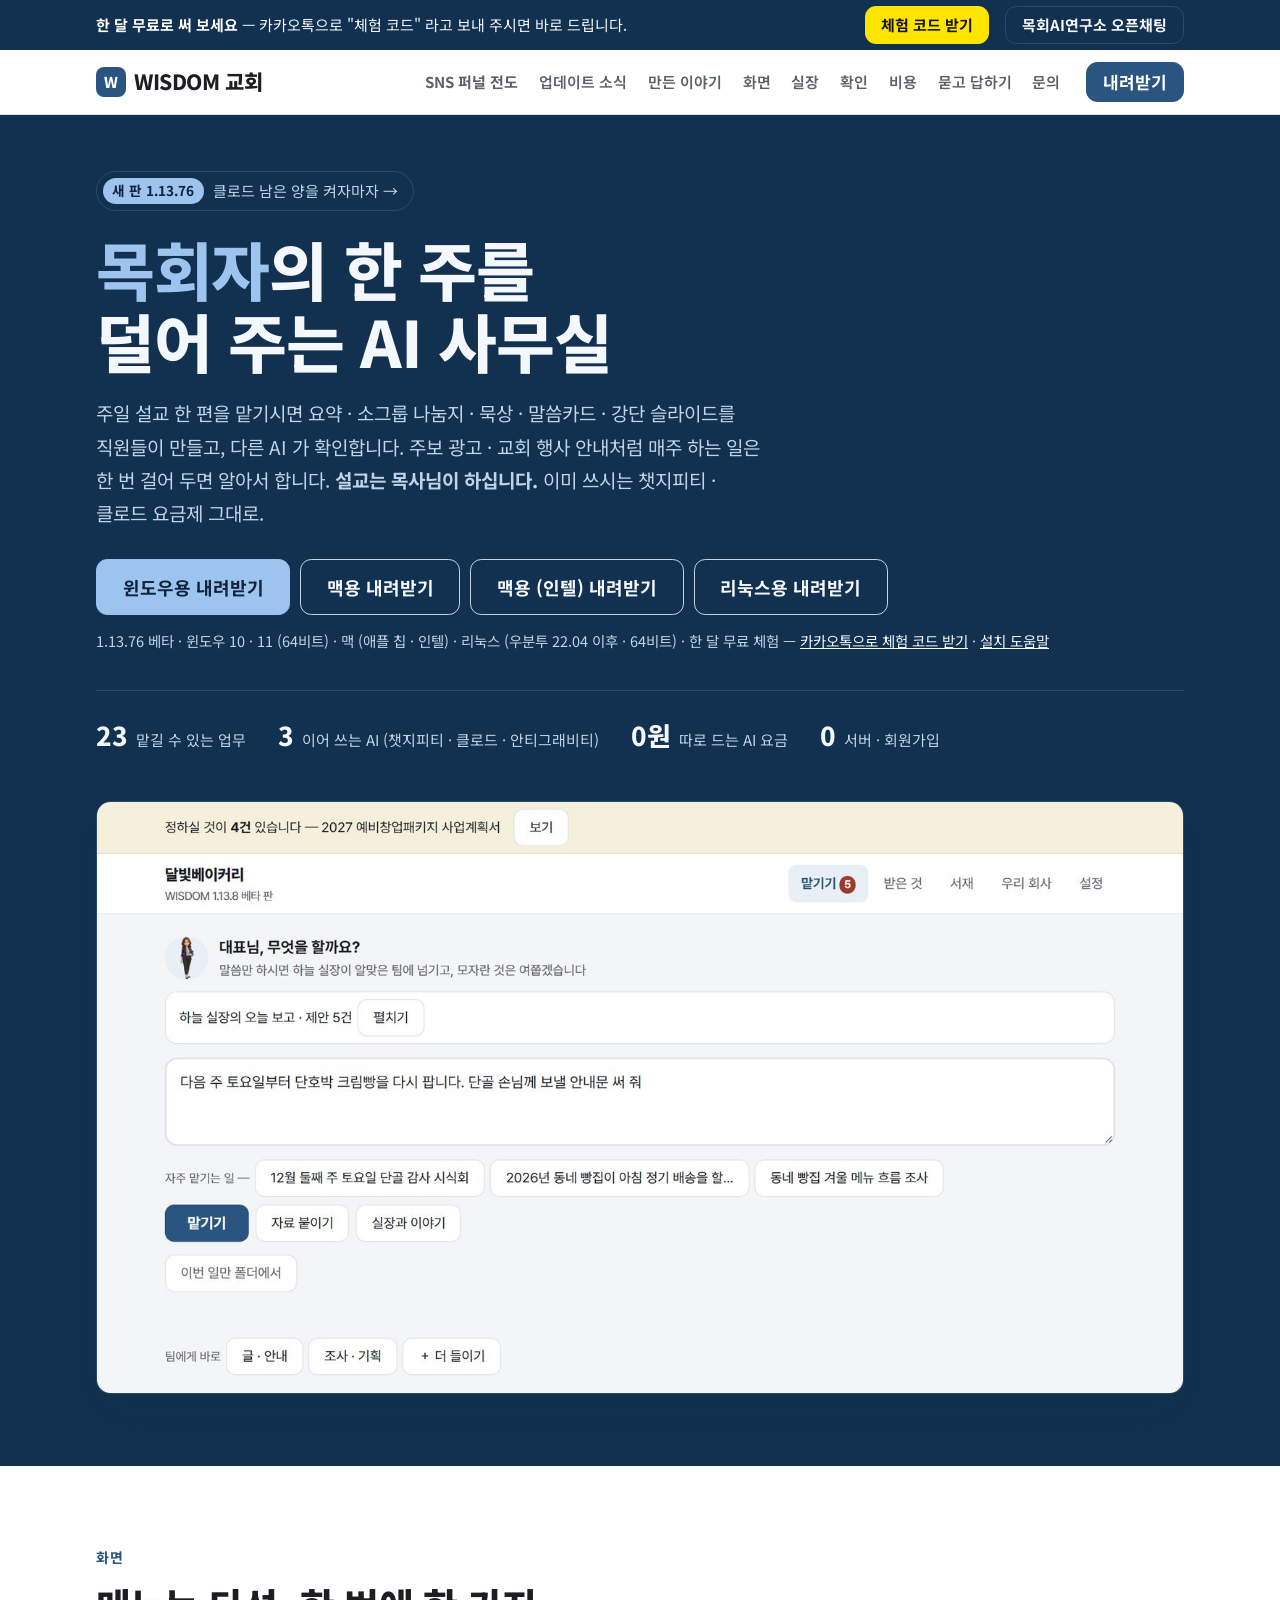
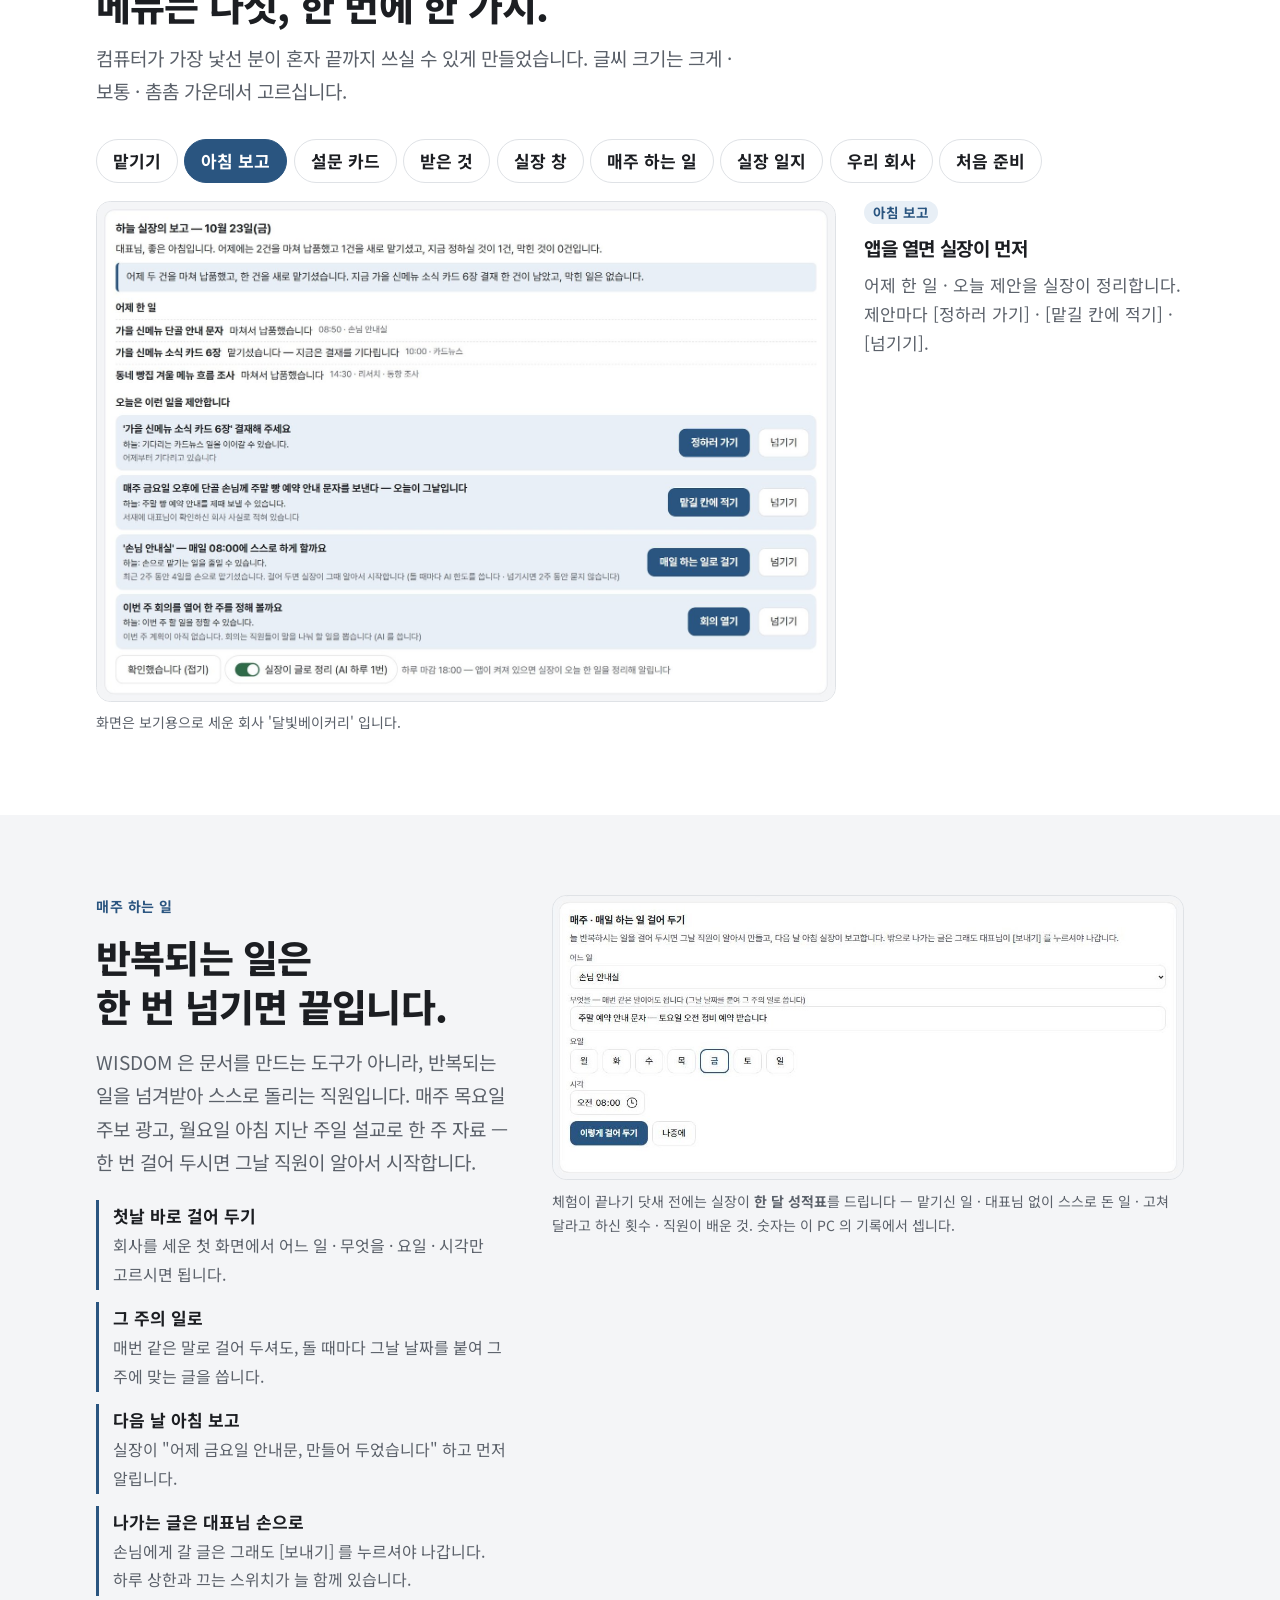
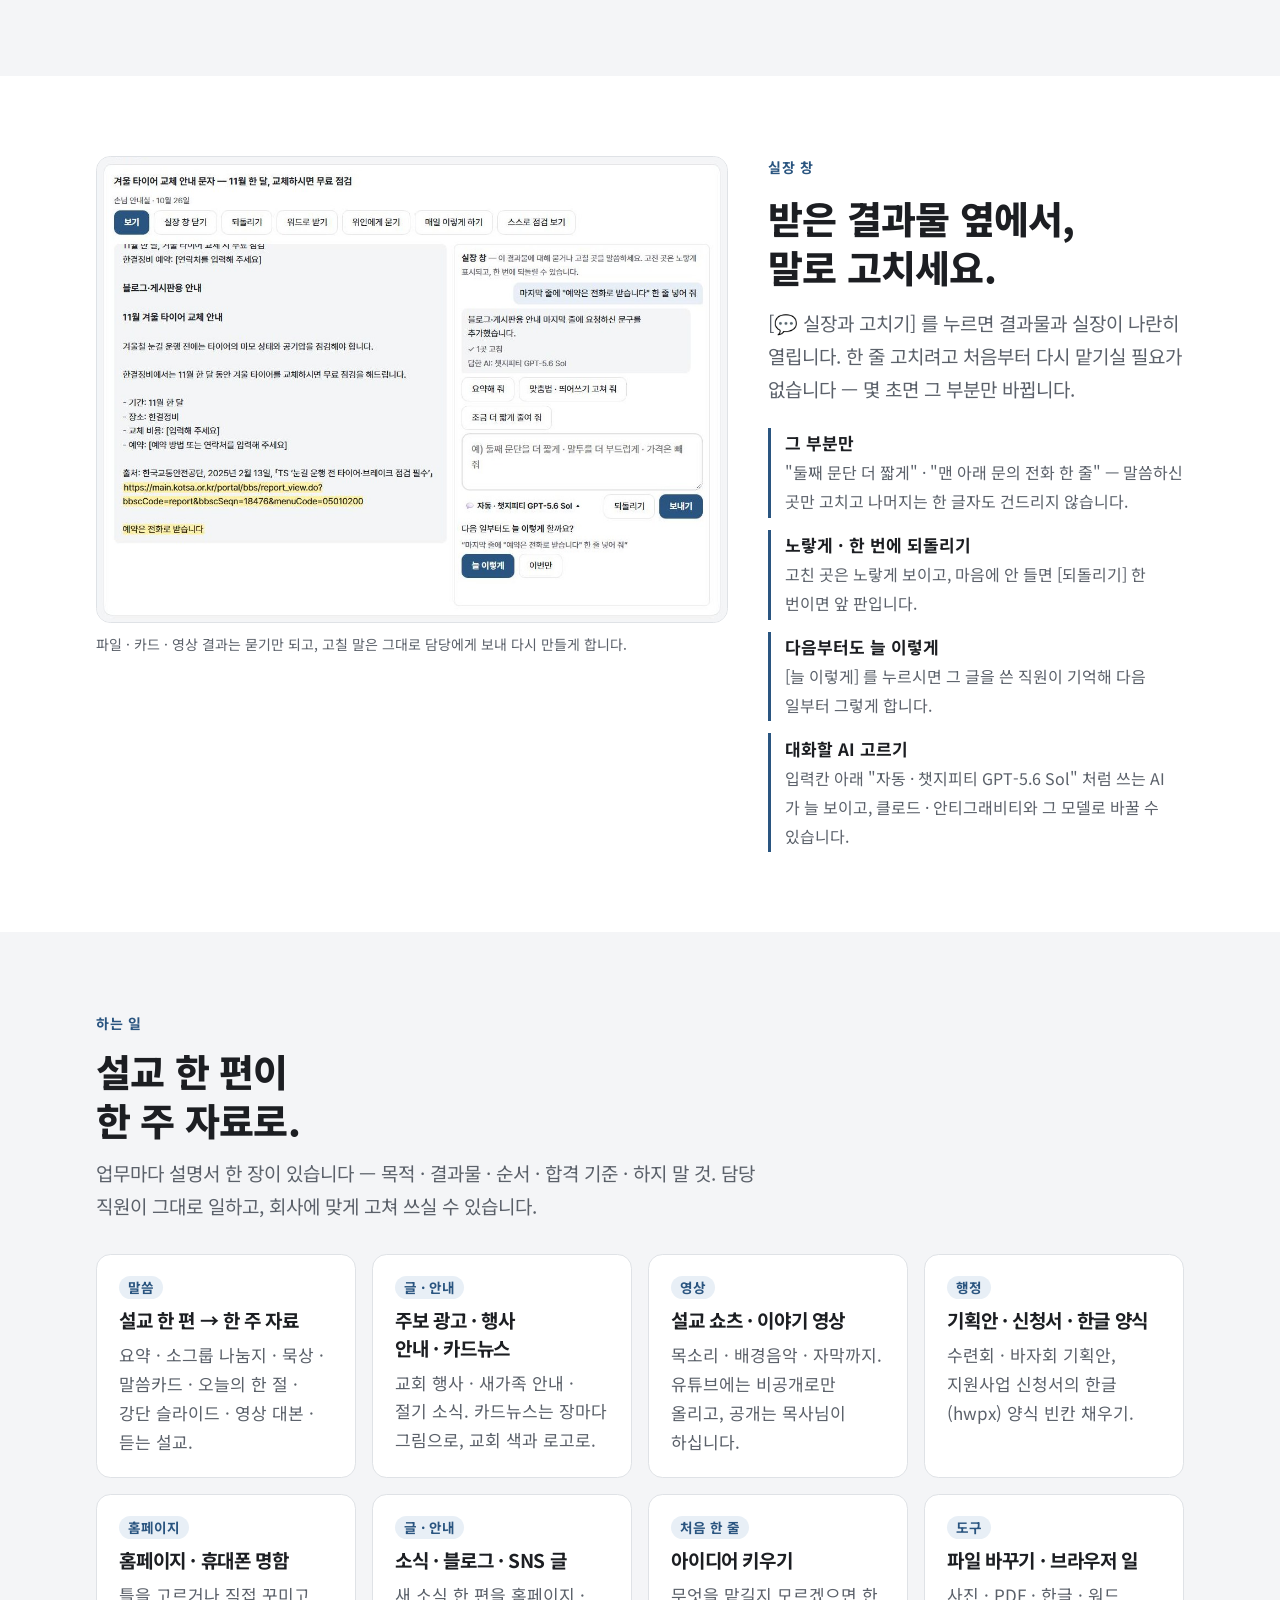
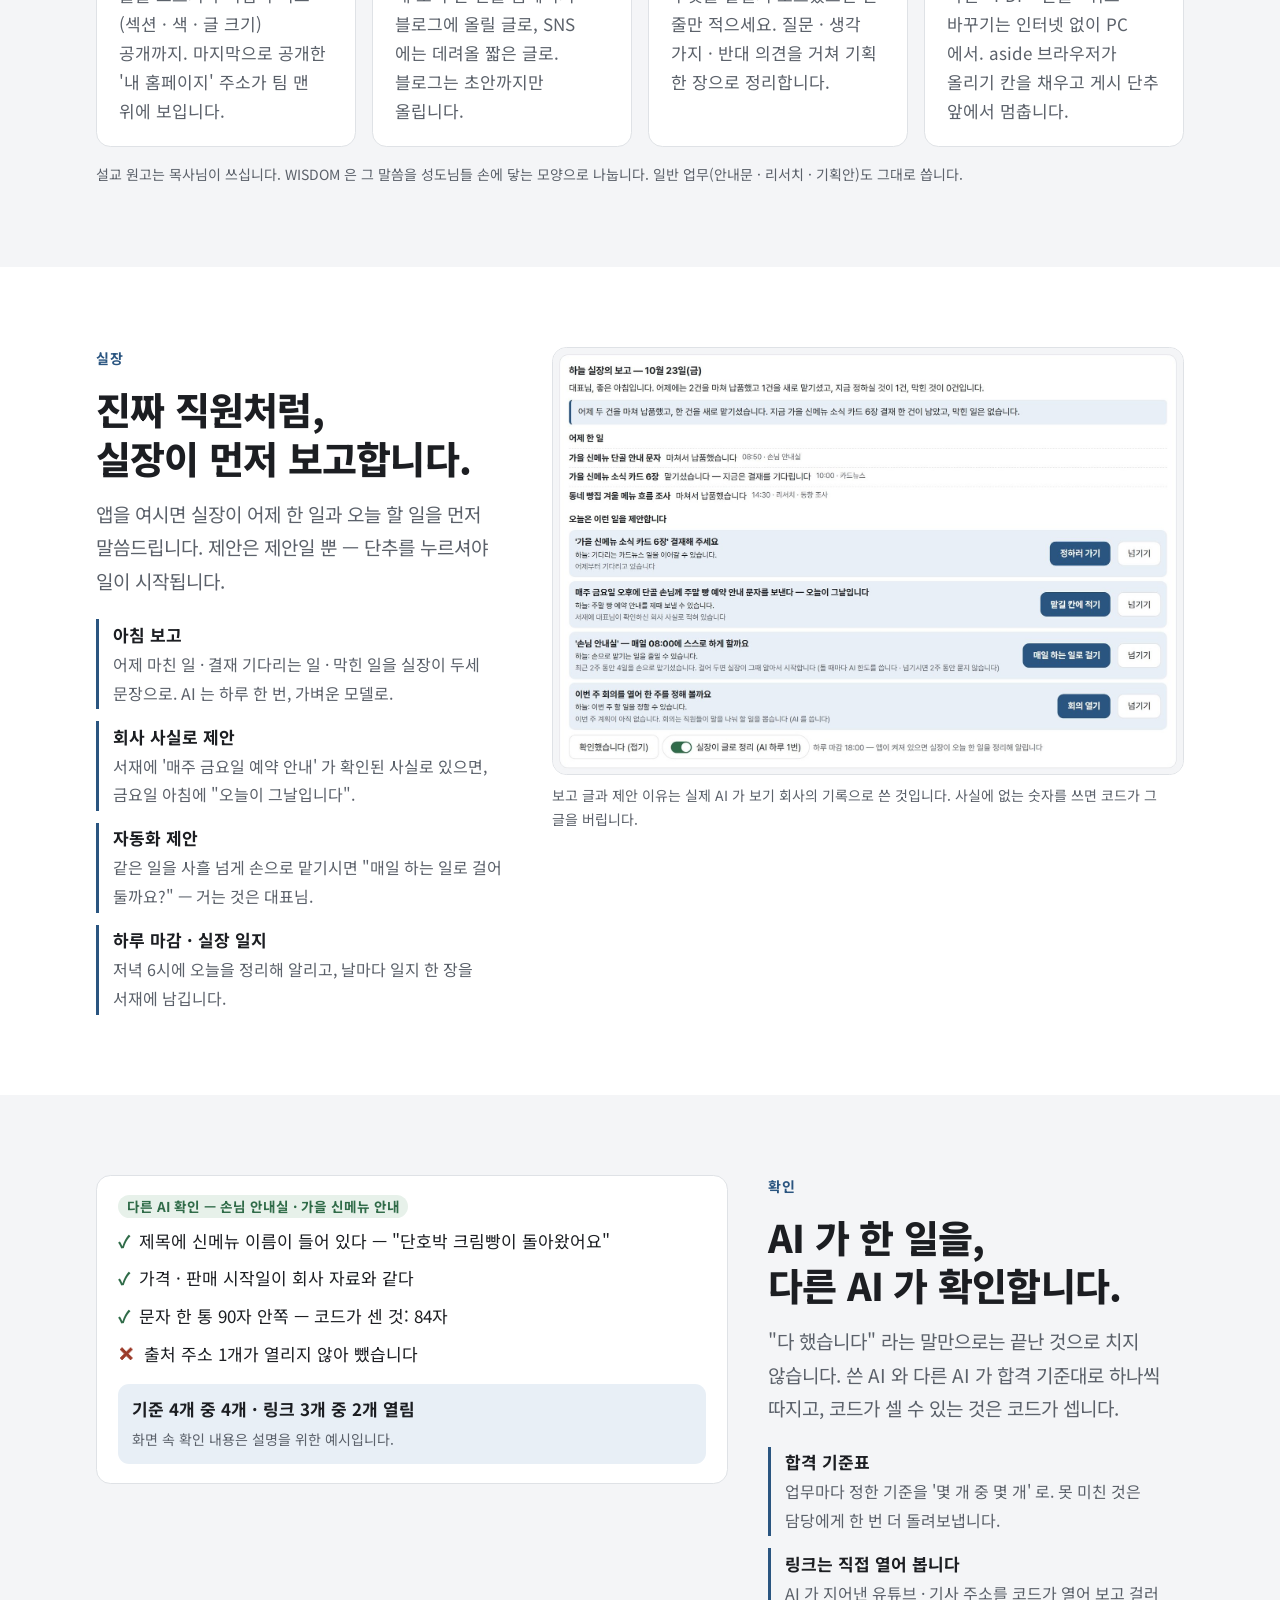
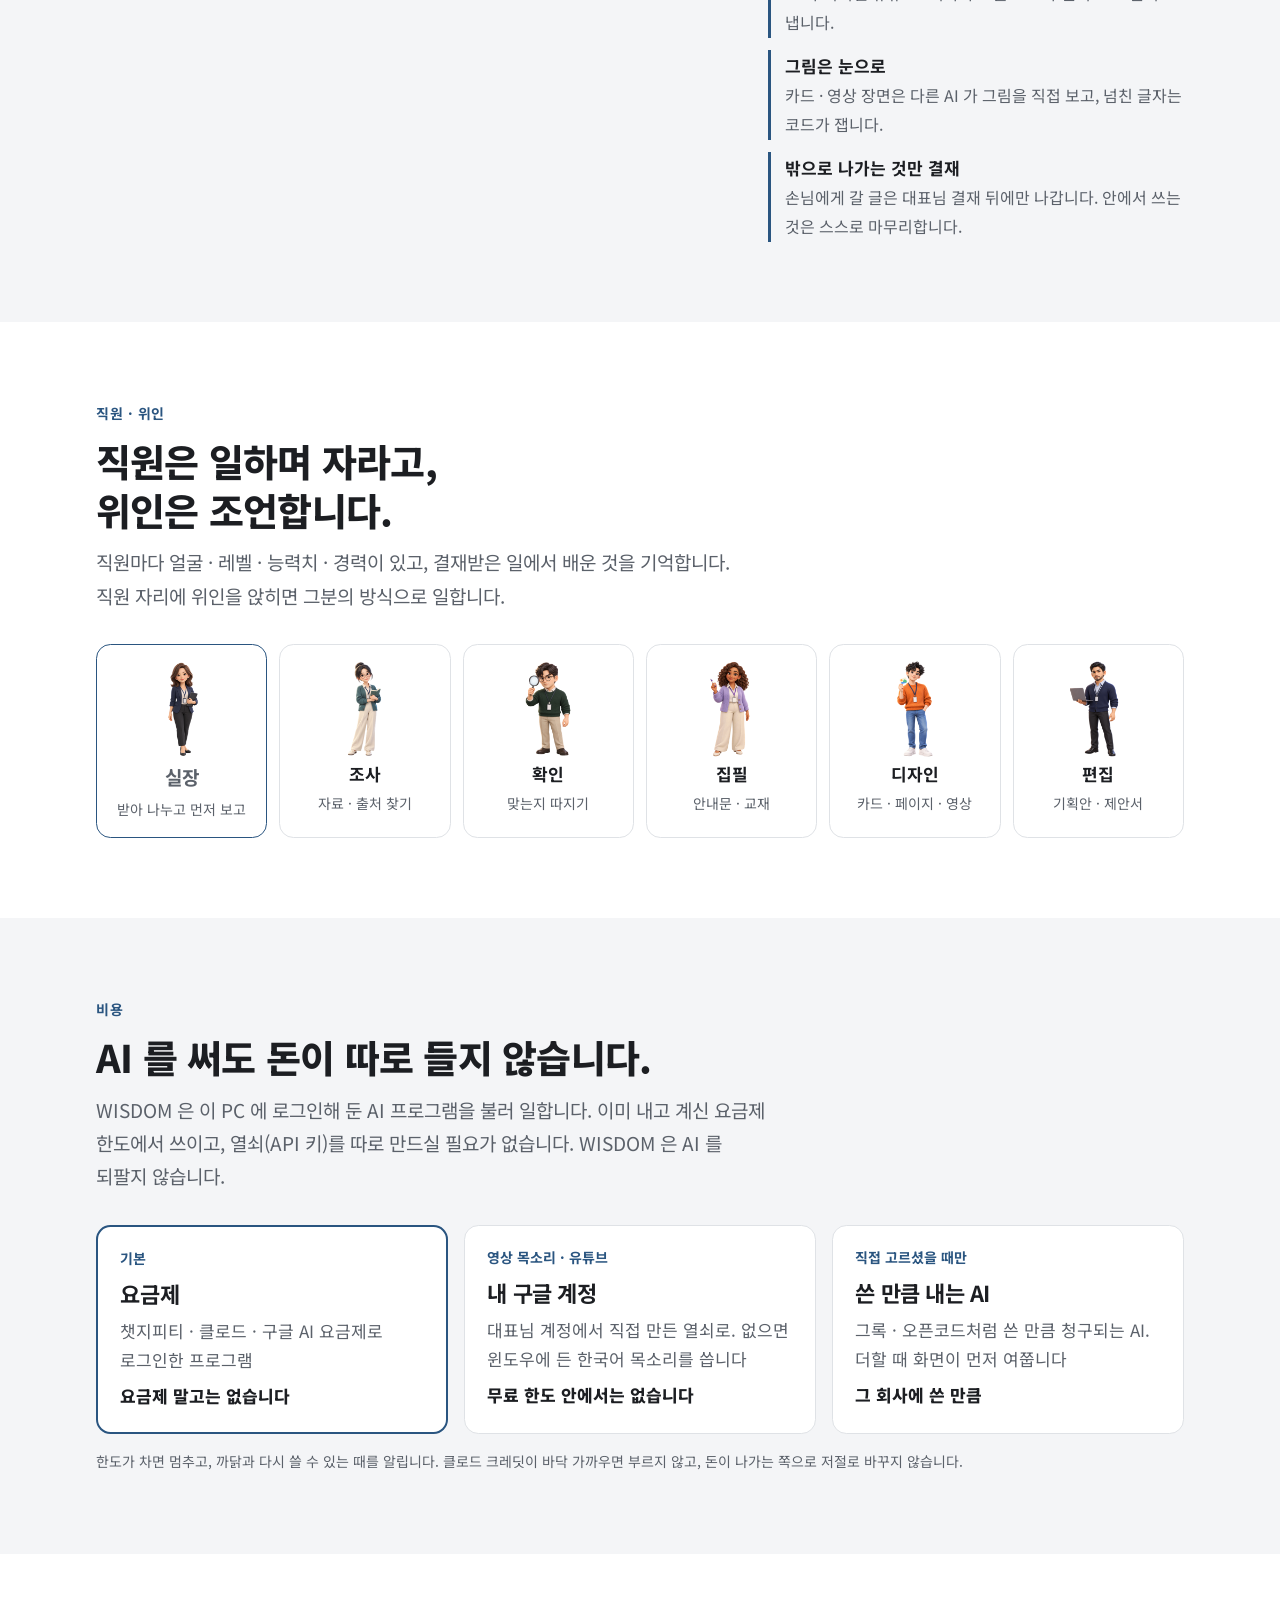
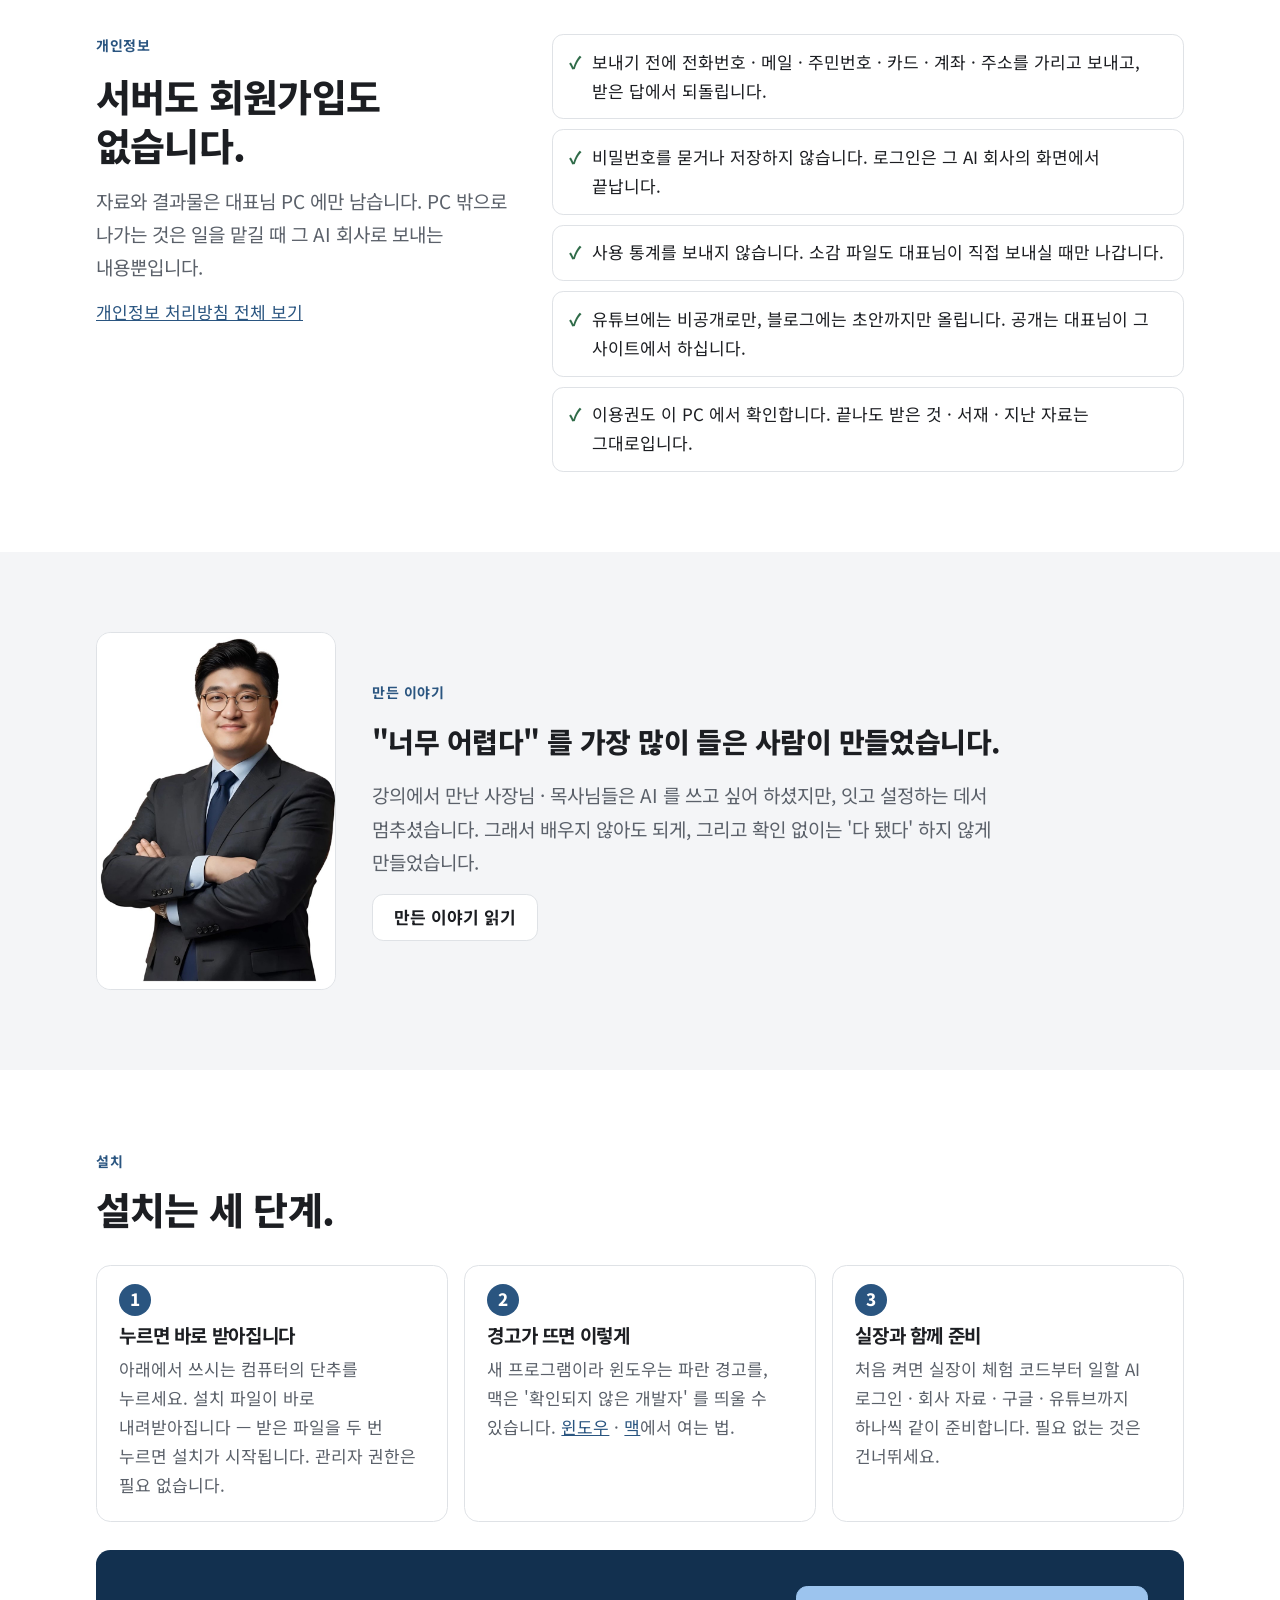
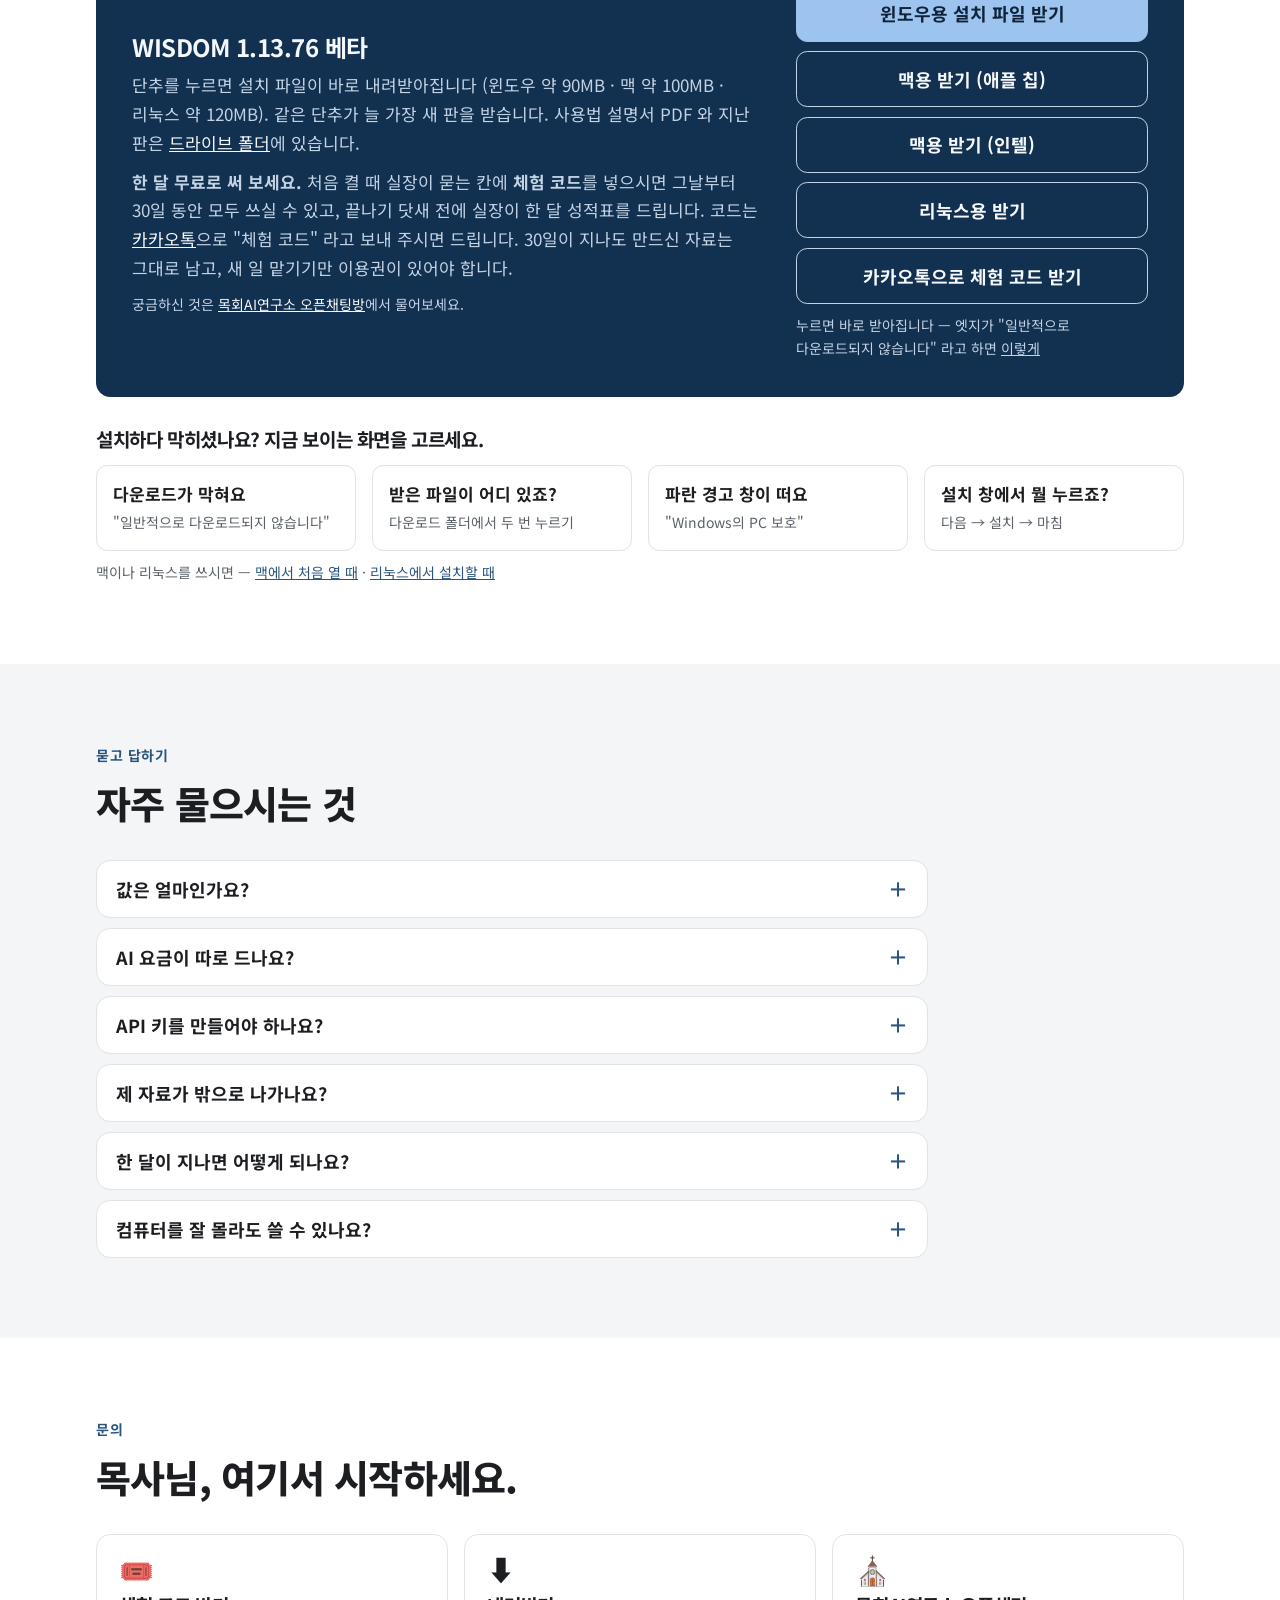
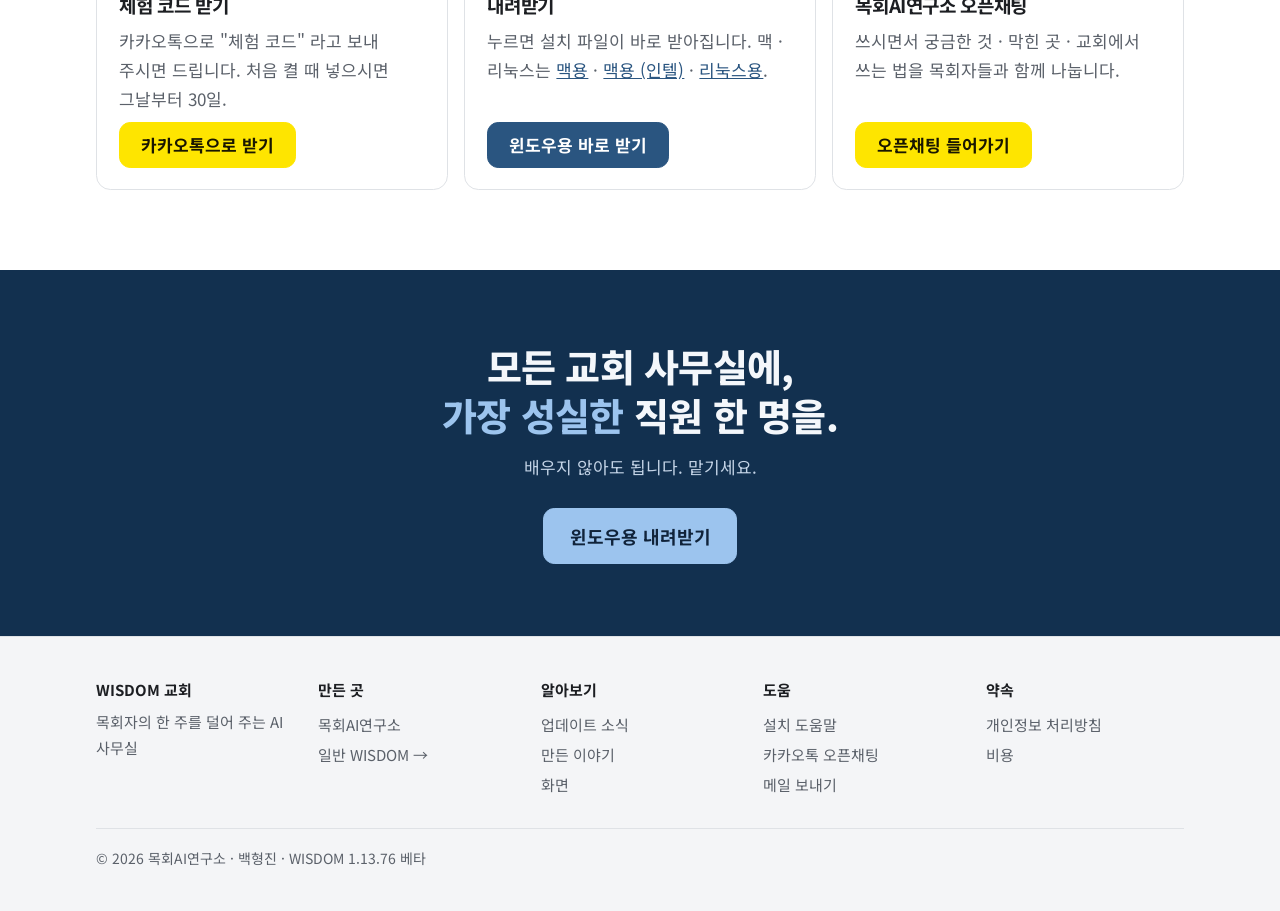
==== commit 7827f8ed: "1.13.76" ====
--- a/church/index.html
+++ b/church/index.html
@@ -29,7 +29,7 @@
 <main id="main">
 <section class="hero" id="top">
   <div class="wrap">
-    <a class="pill" href="../updates.html"><b>새 판 1.13.75</b> AI 가 얼마나 남았는지 실장이 바로 →</a>
+    <a class="pill" href="../updates.html"><b>새 판 1.13.76</b> 클로드 남은 양을 켜자마자 →</a>
     <h1><em>목회자</em>의 한 주를<br>덜어 주는 AI 사무실</h1>
     <p class="lead">주일 설교 한 편을 맡기시면 요약 · 소그룹 나눔지 · 묵상 · 말씀카드 · 강단 슬라이드를 직원들이 만들고, 다른 AI 가 확인합니다.
       주보 광고 · 교회 행사 안내처럼 매주 하는 일은 한 번 걸어 두면 알아서 합니다. <b>설교는 목사님이 하십니다.</b> 이미 쓰시는 챗지피티 · 클로드 요금제 그대로.</p>
@@ -39,7 +39,7 @@
       <a class="btn big" href="https://drive.usercontent.google.com/download?id=1jWQ5K6unzf87TFseXKDonnCIFrvl4HJV&export=download&confirm=t">맥용 (인텔) 내려받기</a>
       <a class="btn big" href="https://drive.usercontent.google.com/download?id=1G4w0XSQneakXwANMDuXqgMqlIocNkkys&export=download&confirm=t">리눅스용 내려받기</a>
     </div>
-    <p class="note">1.13.75 베타 · 윈도우 10 · 11 (64비트) · 맥 (애플 칩 · 인텔) · 리눅스 (우분투 22.04 이후 · 64비트) · 한 달 무료 체험 — <a href="https://open.kakao.com/o/smi51Hqi" target="_blank" rel="noopener">카카오톡으로 체험 코드 받기</a> · <a href="../install.html">설치 도움말</a></p>
+    <p class="note">1.13.76 베타 · 윈도우 10 · 11 (64비트) · 맥 (애플 칩 · 인텔) · 리눅스 (우분투 22.04 이후 · 64비트) · 한 달 무료 체험 — <a href="https://open.kakao.com/o/smi51Hqi" target="_blank" rel="noopener">카카오톡으로 체험 코드 받기</a> · <a href="../install.html">설치 도움말</a></p>
     <div class="facts" aria-label="WISDOM 한눈에">
       <div><b>23</b> 맡길 수 있는 업무</div>
       <div><b>3</b> 이어 쓰는 AI (챗지피티 · 클로드 · 안티그래비티)</div>
@@ -231,7 +231,7 @@
     </div>
     <div class="get">
       <div>
-        <h3 style="font-size:24px">WISDOM 1.13.75 베타</h3>
+        <h3 style="font-size:24px">WISDOM 1.13.76 베타</h3>
         <p style="margin-top:.4rem">단추를 누르면 설치 파일이 바로 내려받아집니다 (윈도우 약 90MB · 맥 약 100MB · 리눅스 약 120MB). 같은 단추가 늘 가장 새 판을 받습니다. 사용법 설명서 PDF 와 지난 판은 <a href="https://drive.google.com/drive/folders/1mOP1srYSzNv9KvTLAzX6_mm_RlCM41Ka?usp=sharing" target="_blank" rel="noopener">드라이브 폴더</a>에 있습니다.</p>
         <p style="margin-top:.6rem"><b>한 달 무료로 써 보세요.</b> 처음 켤 때 실장이 묻는 칸에 <b>체험 코드</b>를 넣으시면 그날부터 30일 동안 모두 쓰실 수 있고, 끝나기 닷새 전에 실장이 한 달 성적표를 드립니다.
           코드는 <a href="https://open.kakao.com/o/smi51Hqi" target="_blank" rel="noopener">카카오톡</a>으로 "체험 코드" 라고 보내 주시면 드립니다. 30일이 지나도 만드신 자료는 그대로 남고, 새 일 맡기기만 이용권이 있어야 합니다.</p>
@@ -302,7 +302,7 @@
     <div><b>도움</b><a href="../install.html">설치 도움말</a><a href="https://open.kakao.com/o/g8xjXlIg" target="_blank" rel="noopener">카카오톡 오픈채팅</a><a href="mailto:backhung65@gmail.com">메일 보내기</a></div>
     <div><b>약속</b><a href="../privacy.html">개인정보 처리방침</a><a href="#cost">비용</a></div>
   </div>
-  <p class="last">© 2026 목회AI연구소 · 백형진 · WISDOM 1.13.75 베타</p>
+  <p class="last">© 2026 목회AI연구소 · 백형진 · WISDOM 1.13.76 베타</p>
 </div></footer>
 
 <script>
